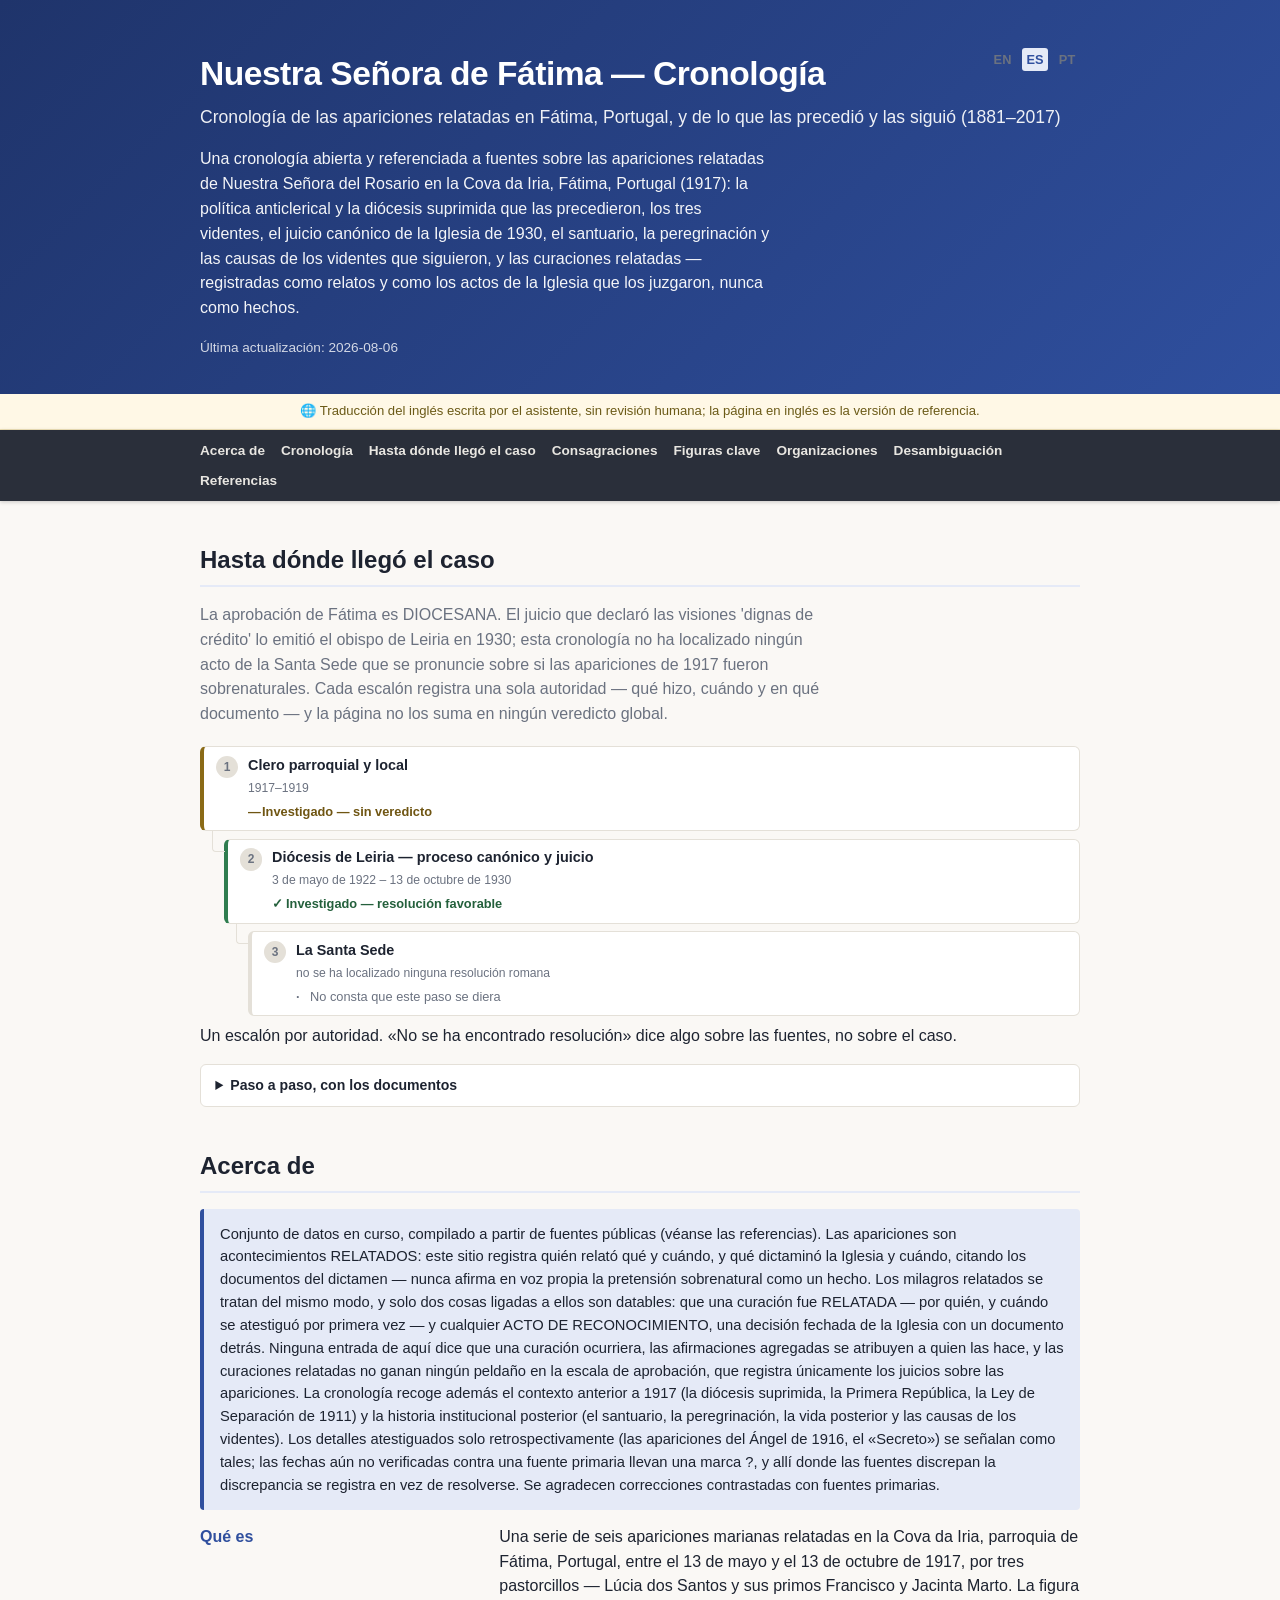
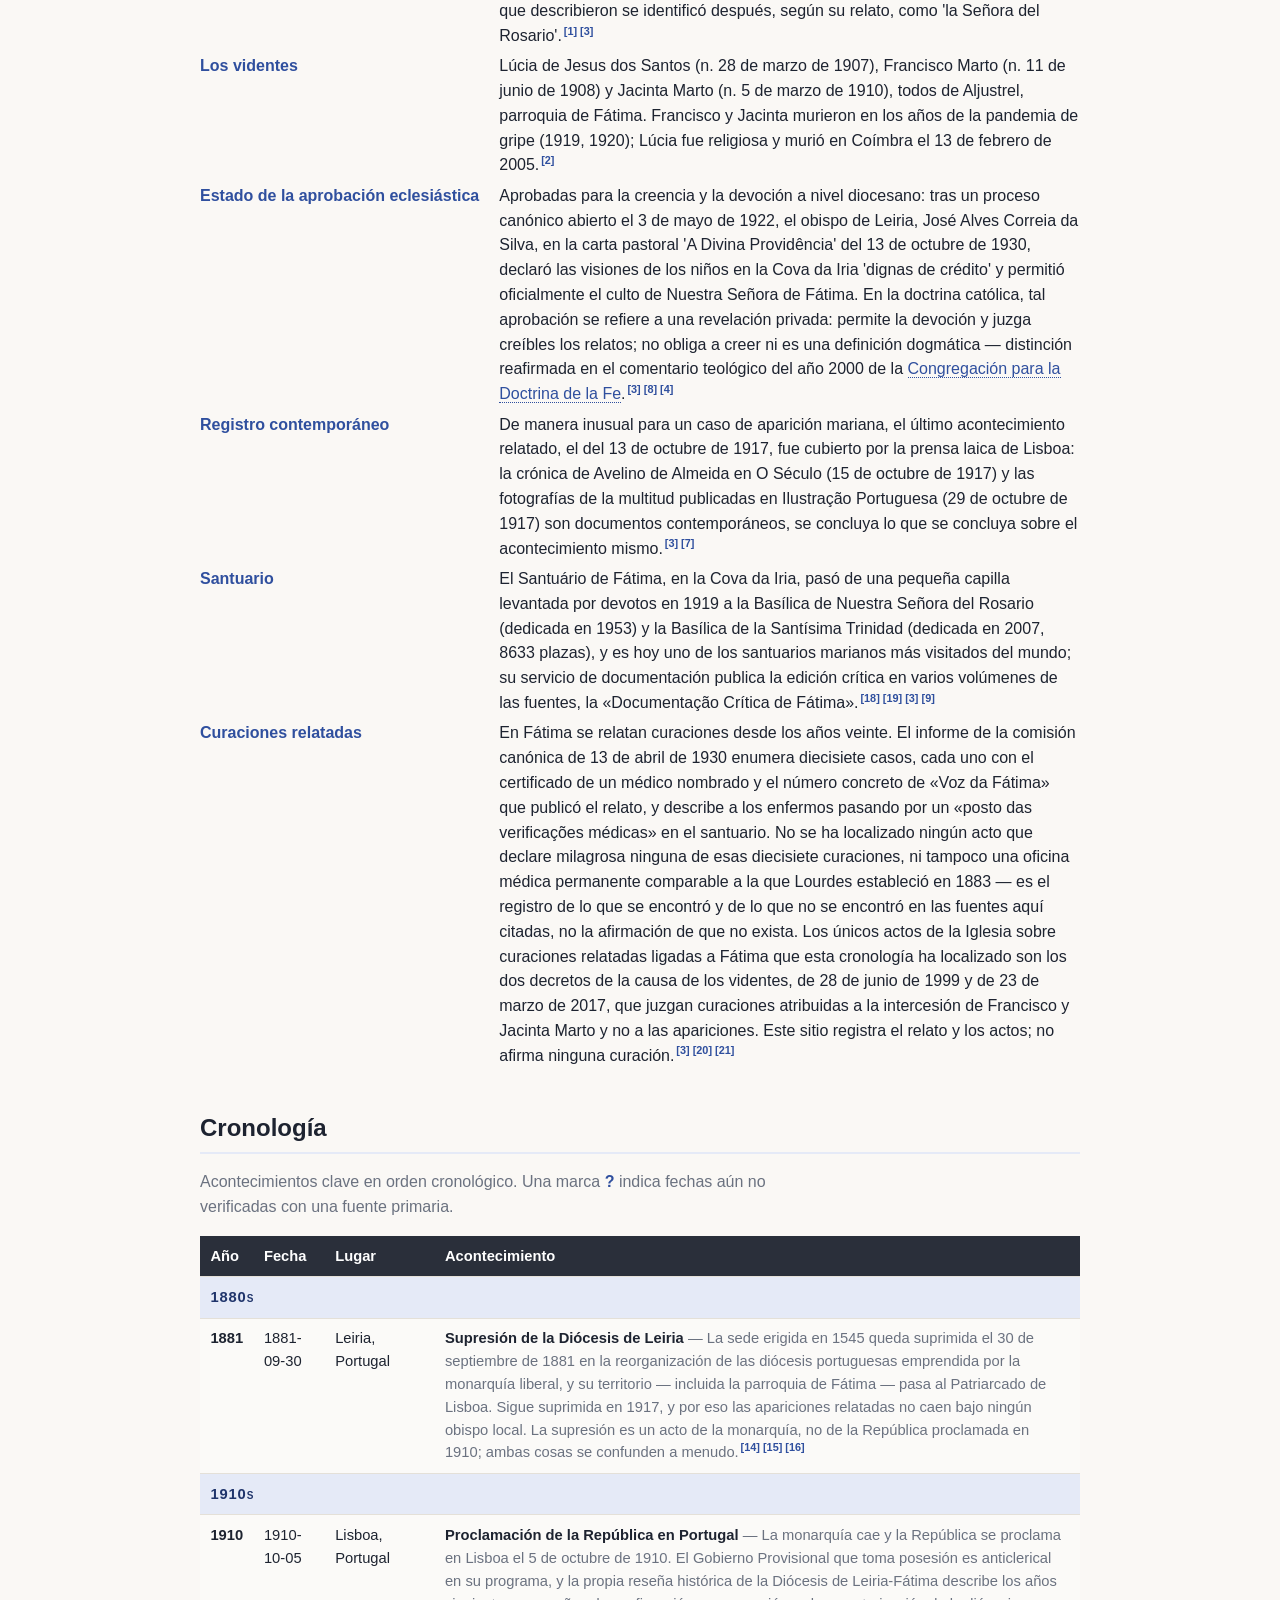
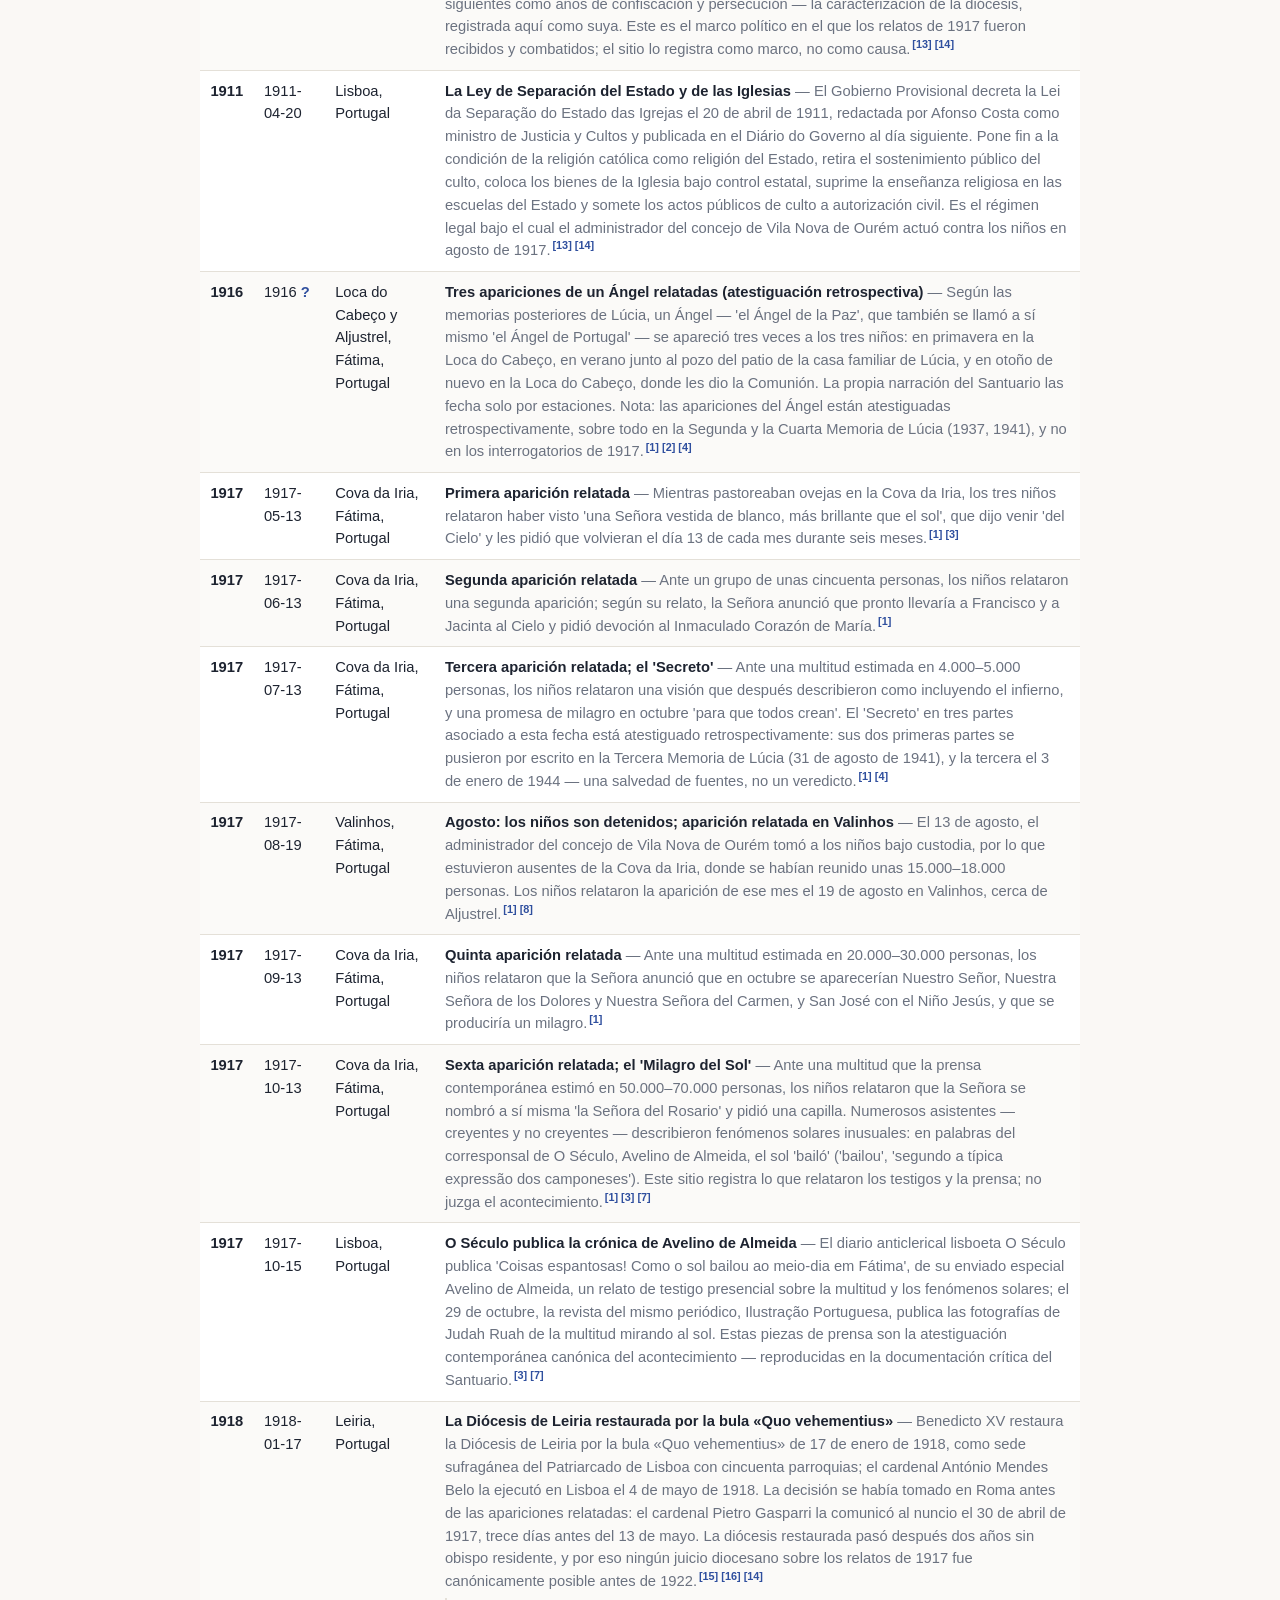
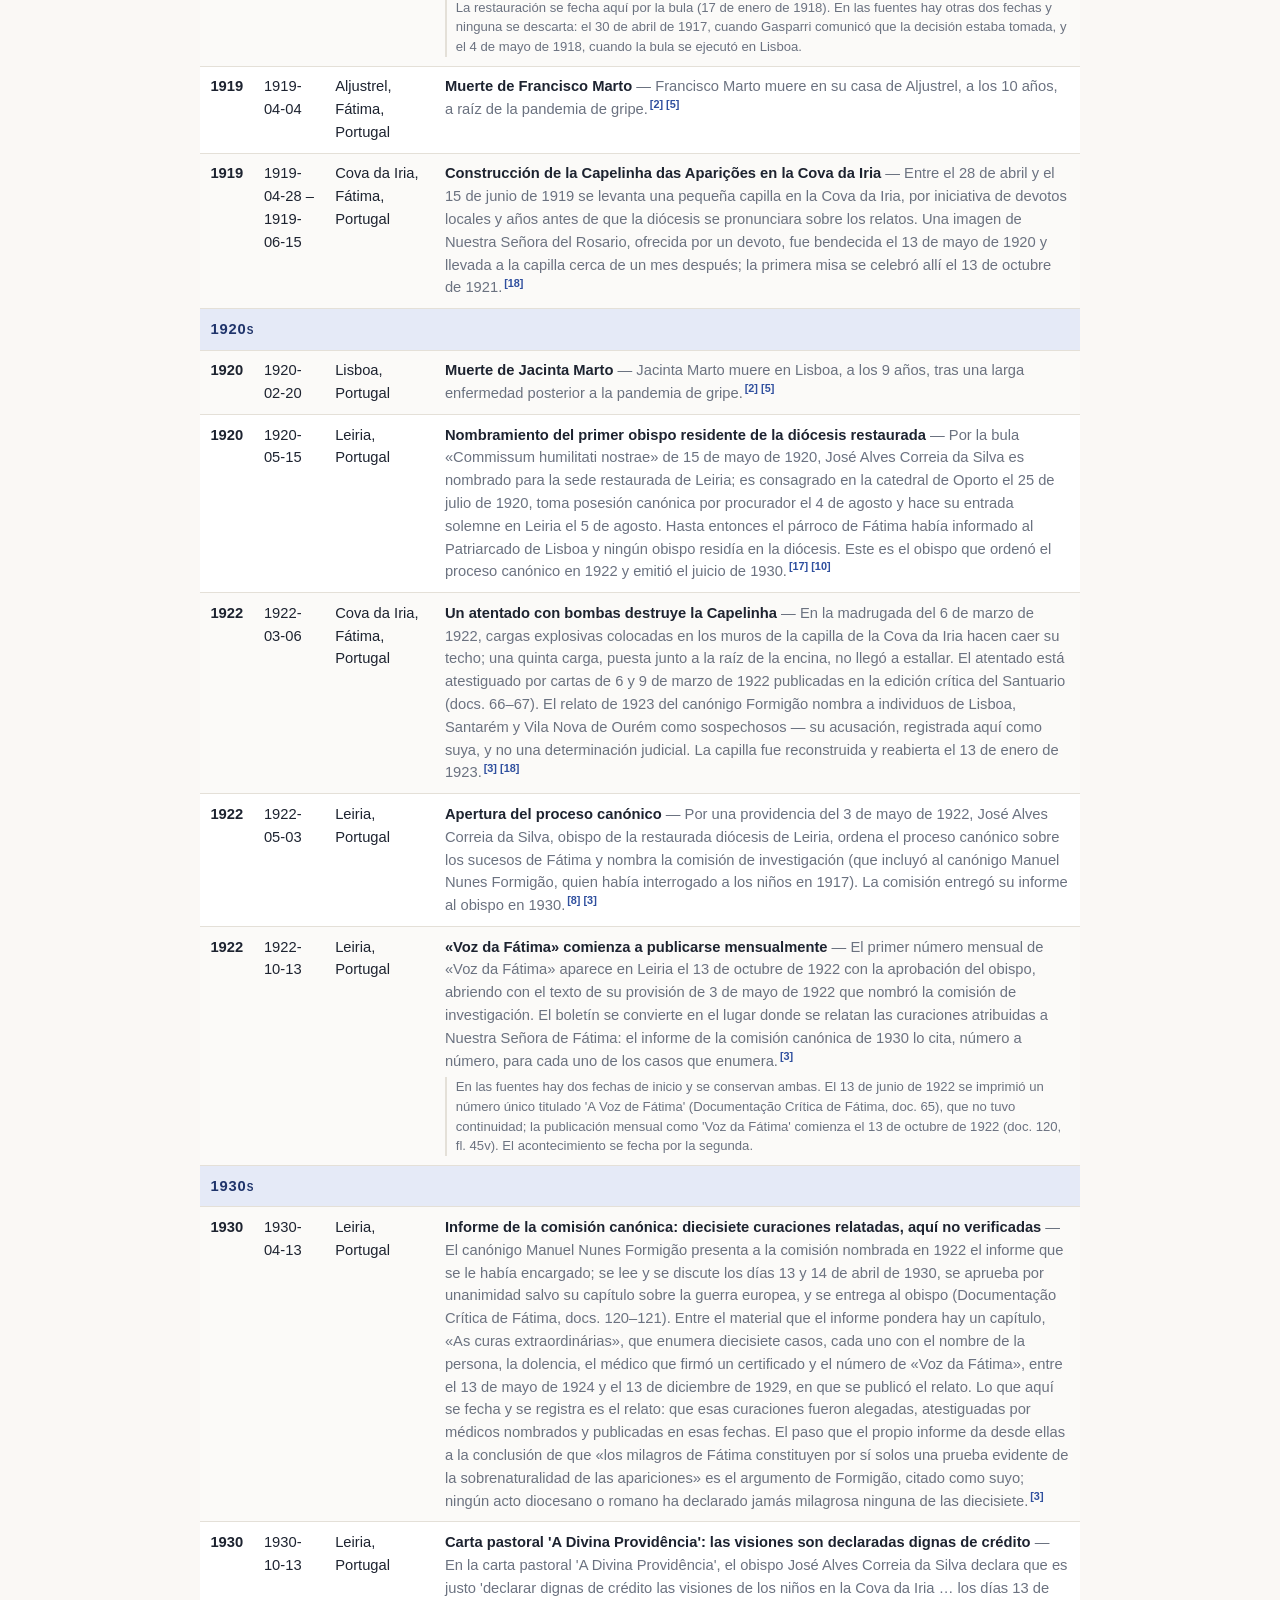
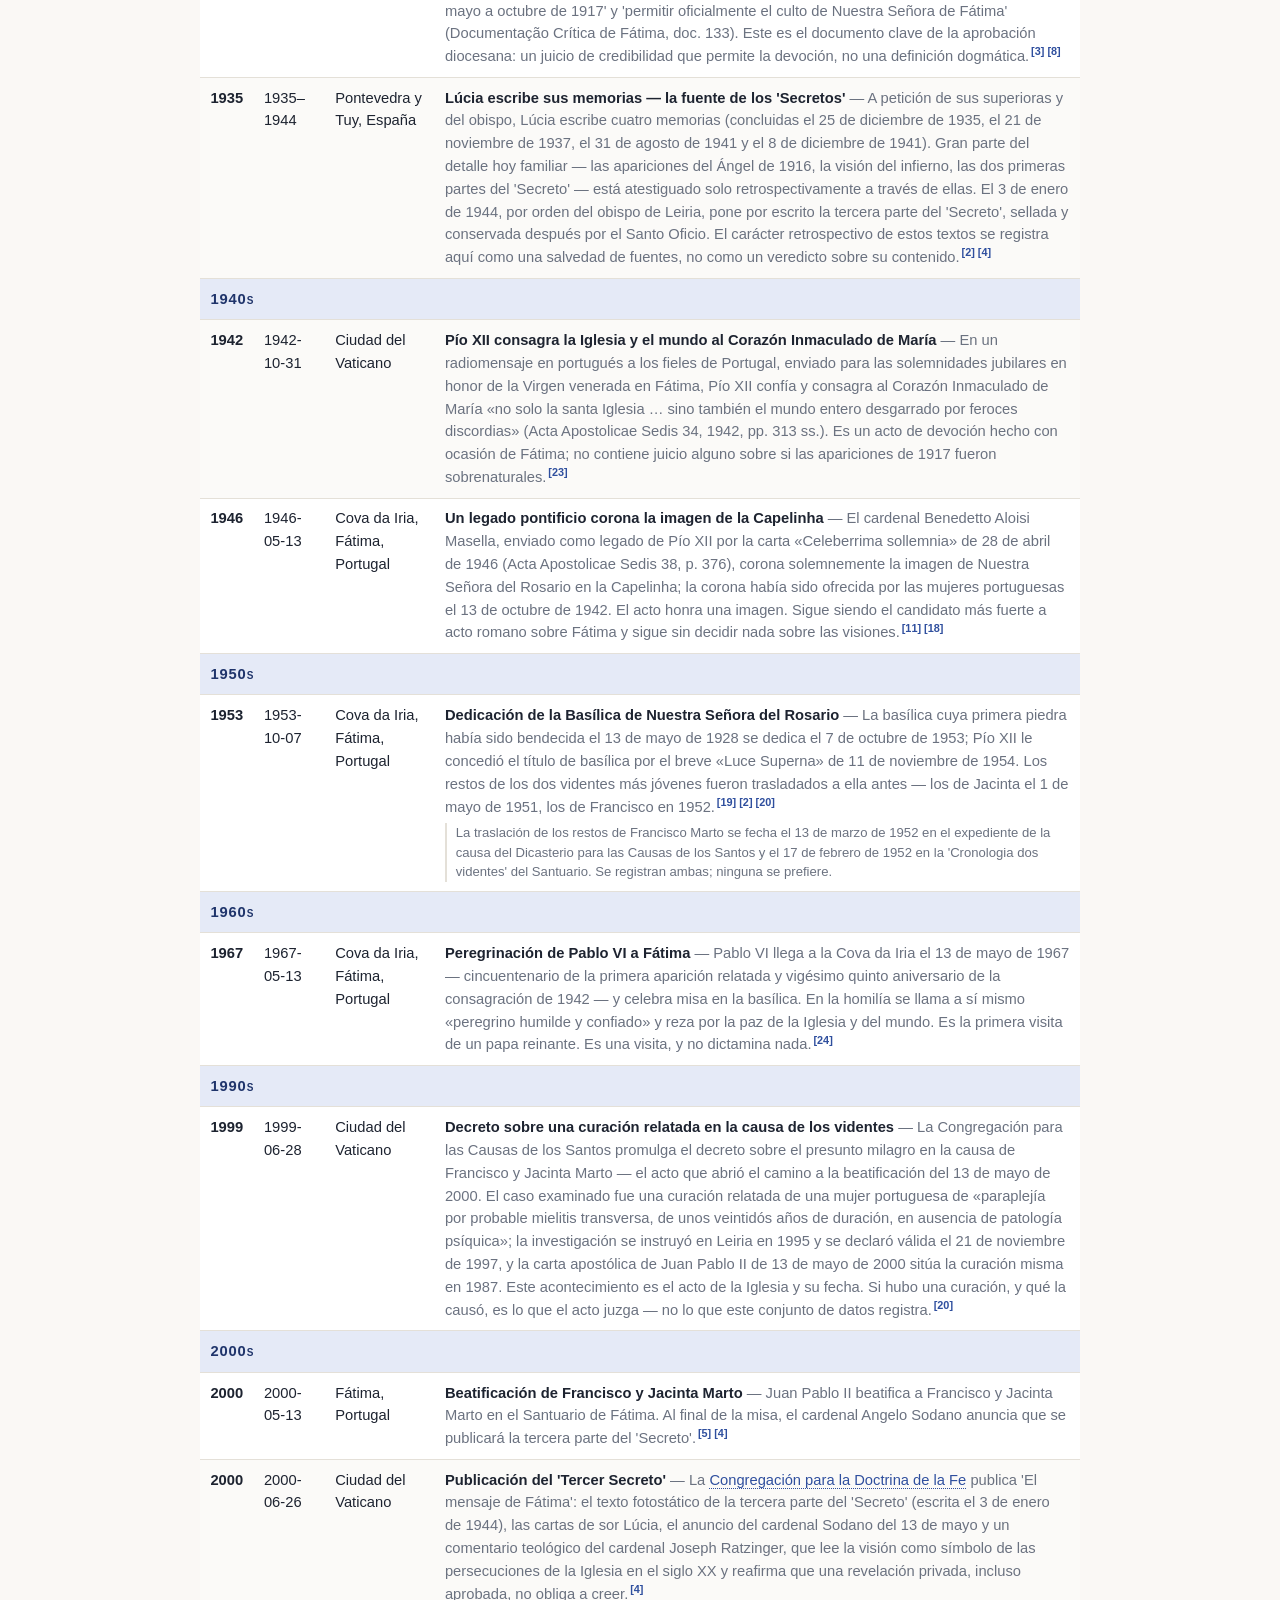
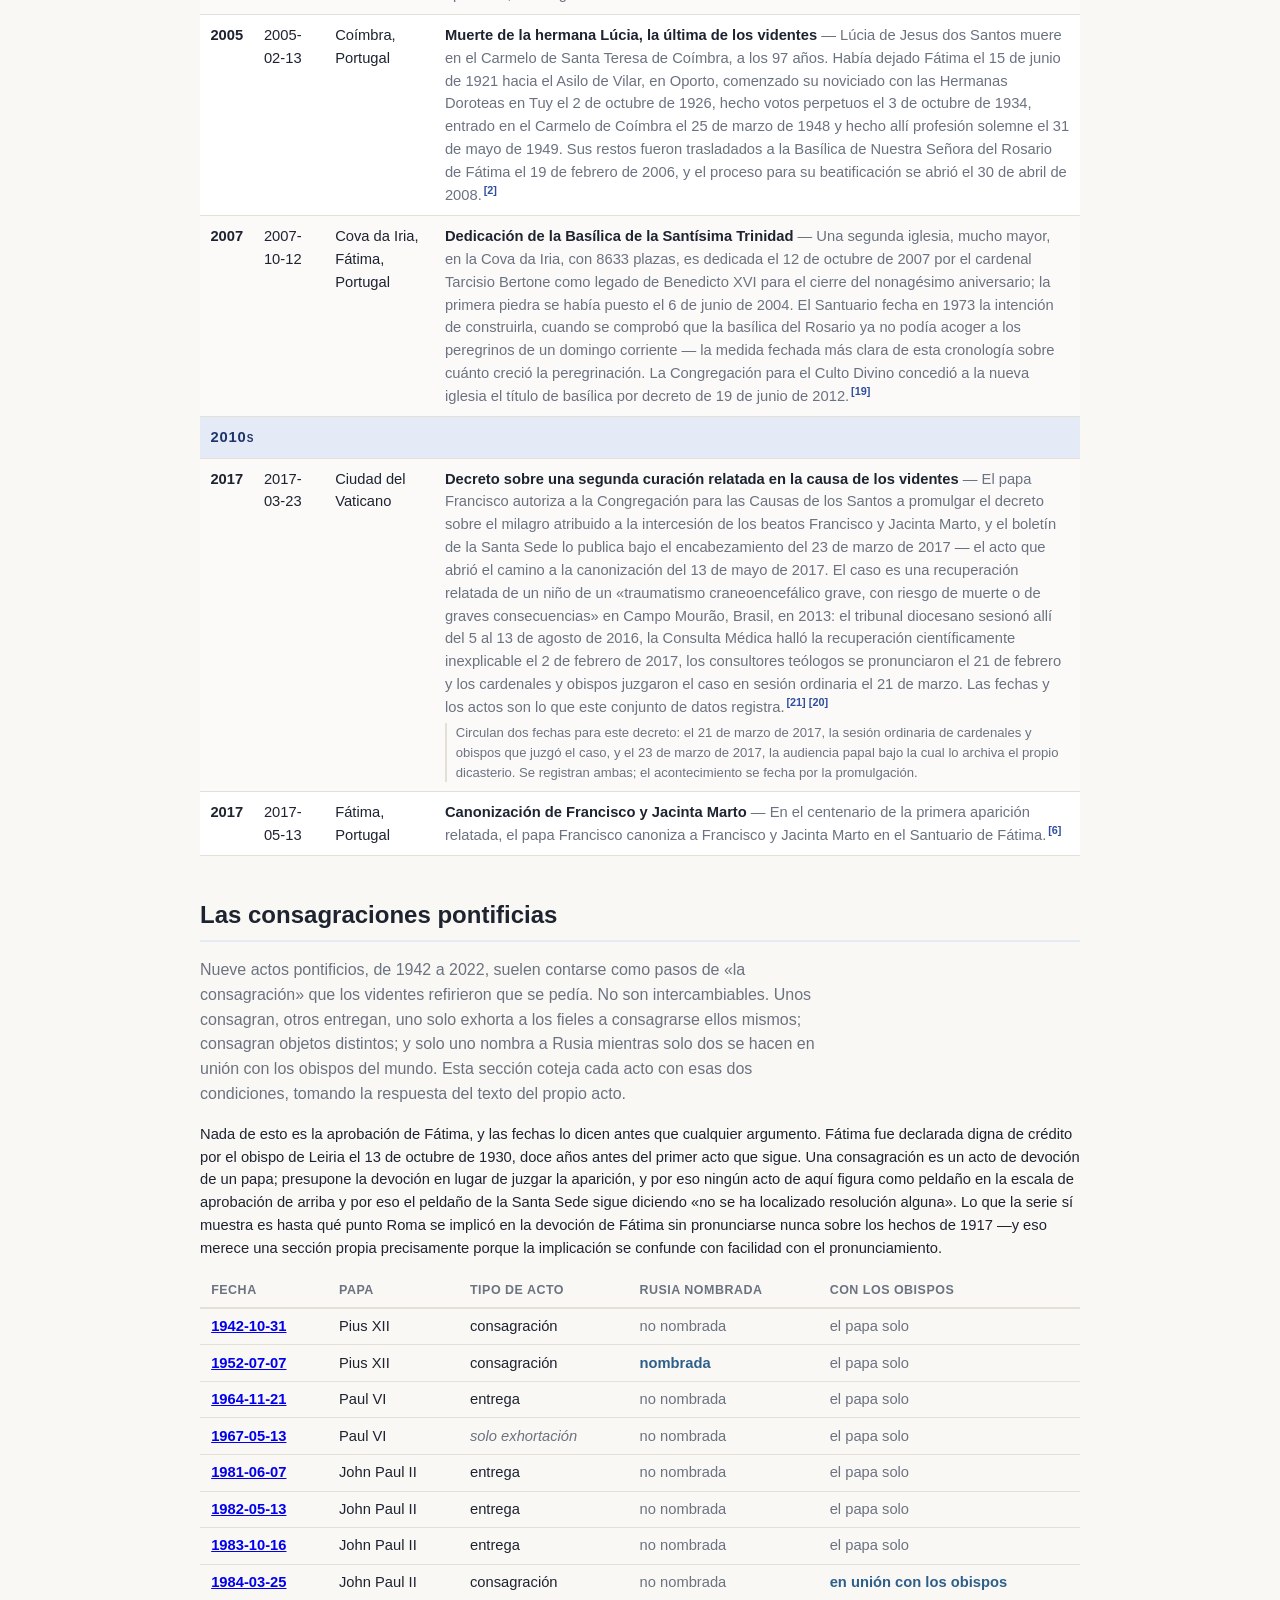
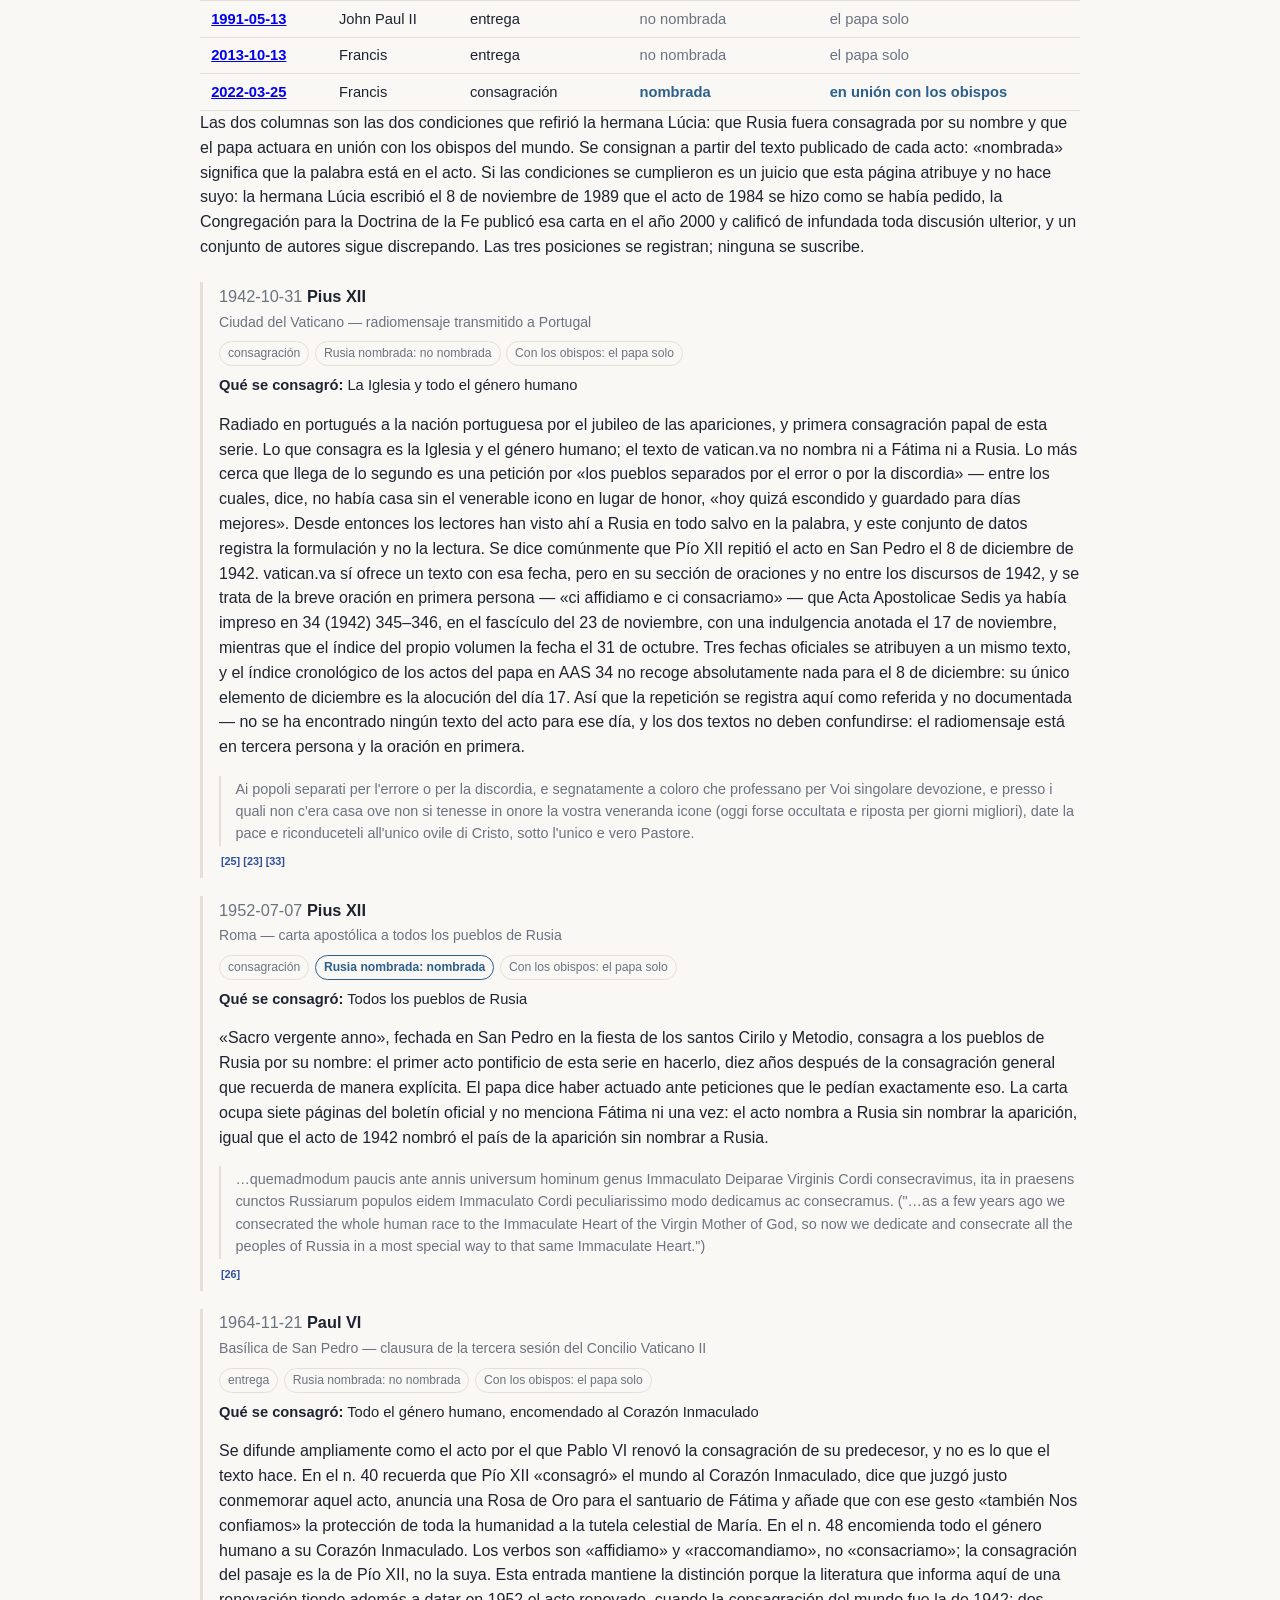
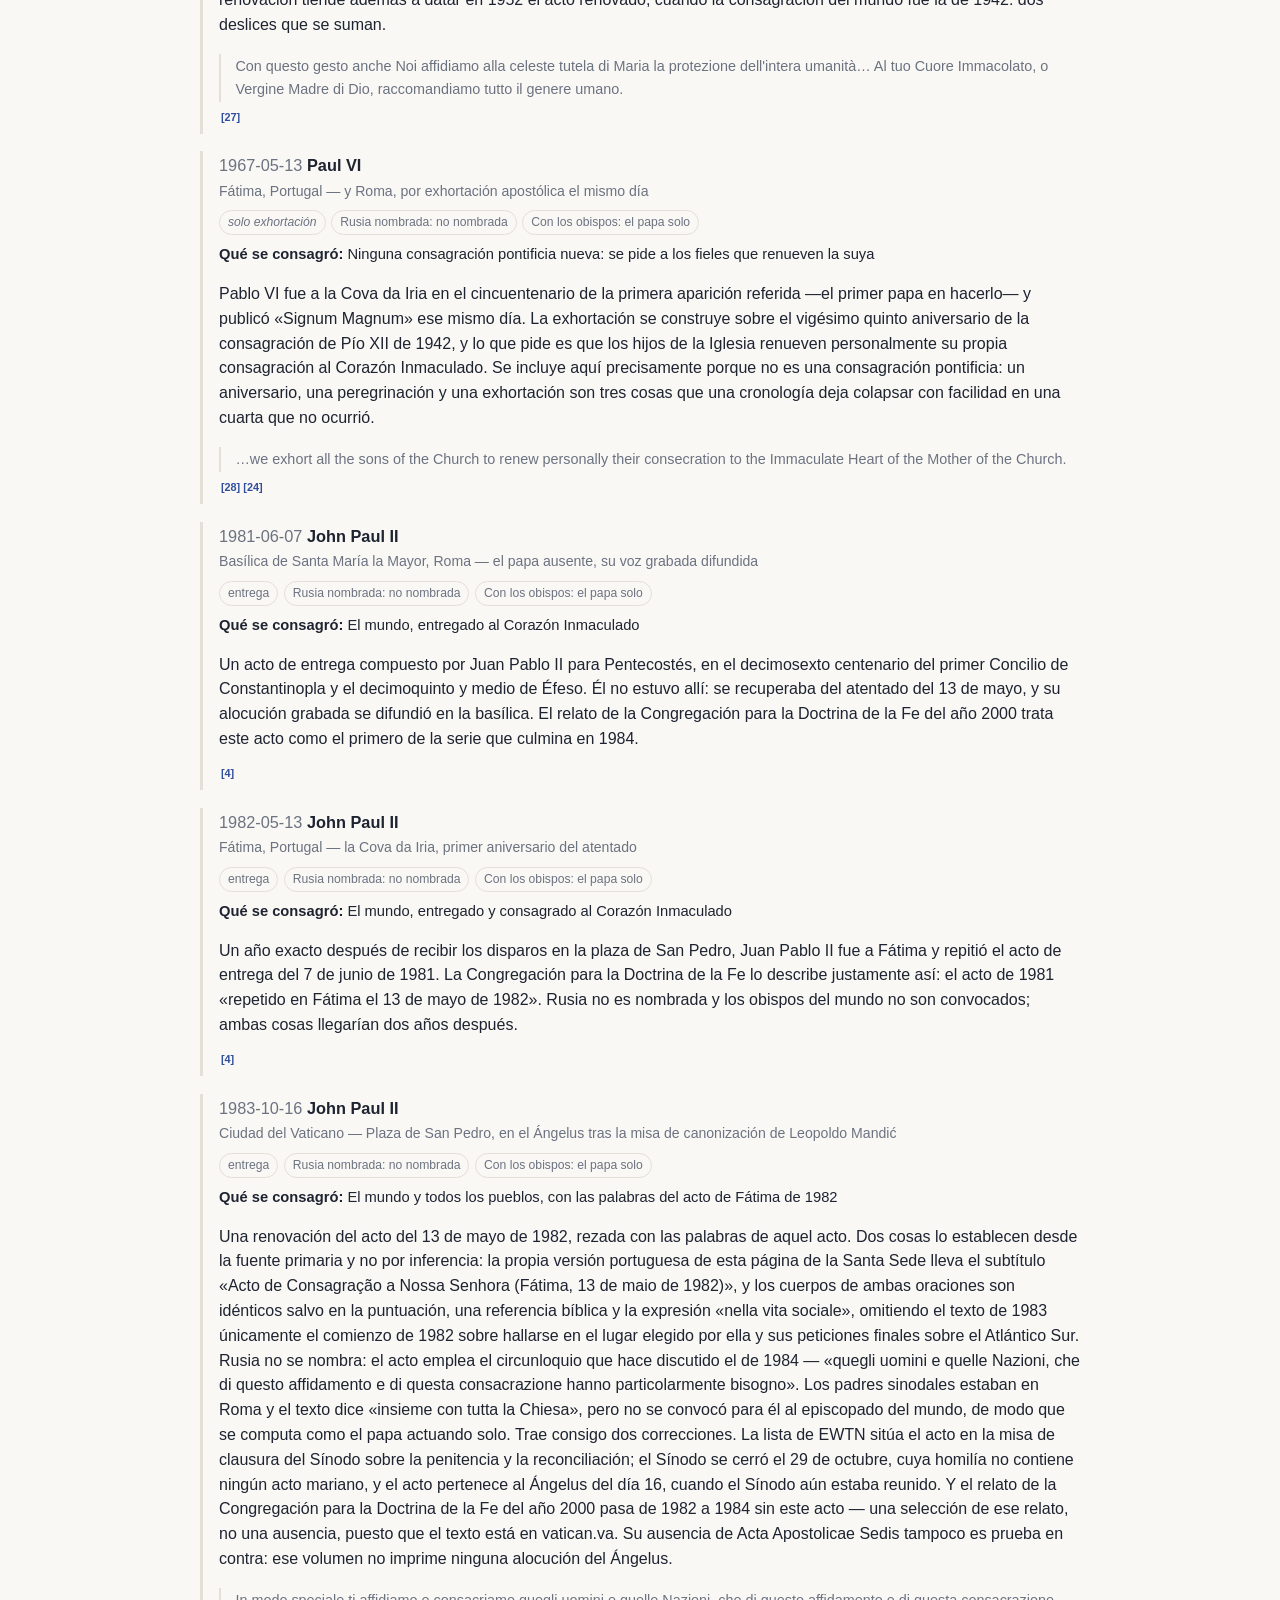
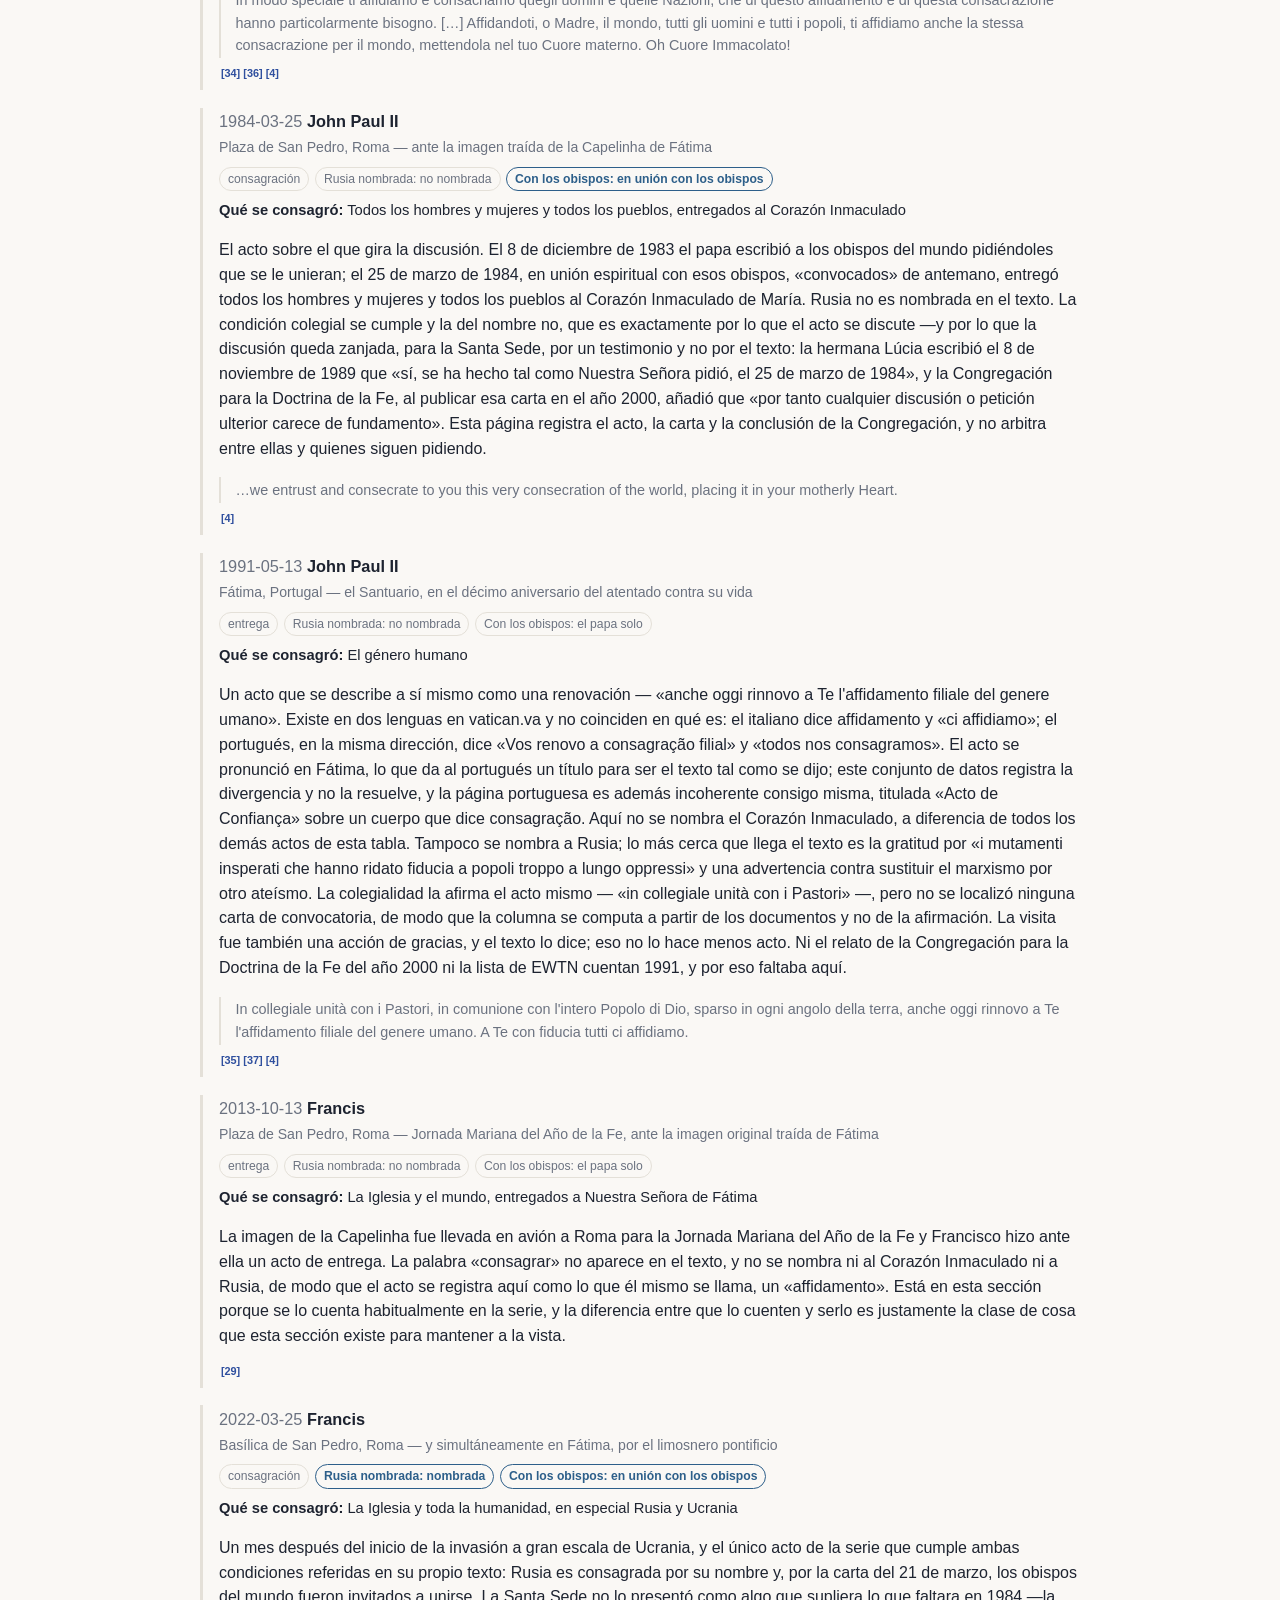
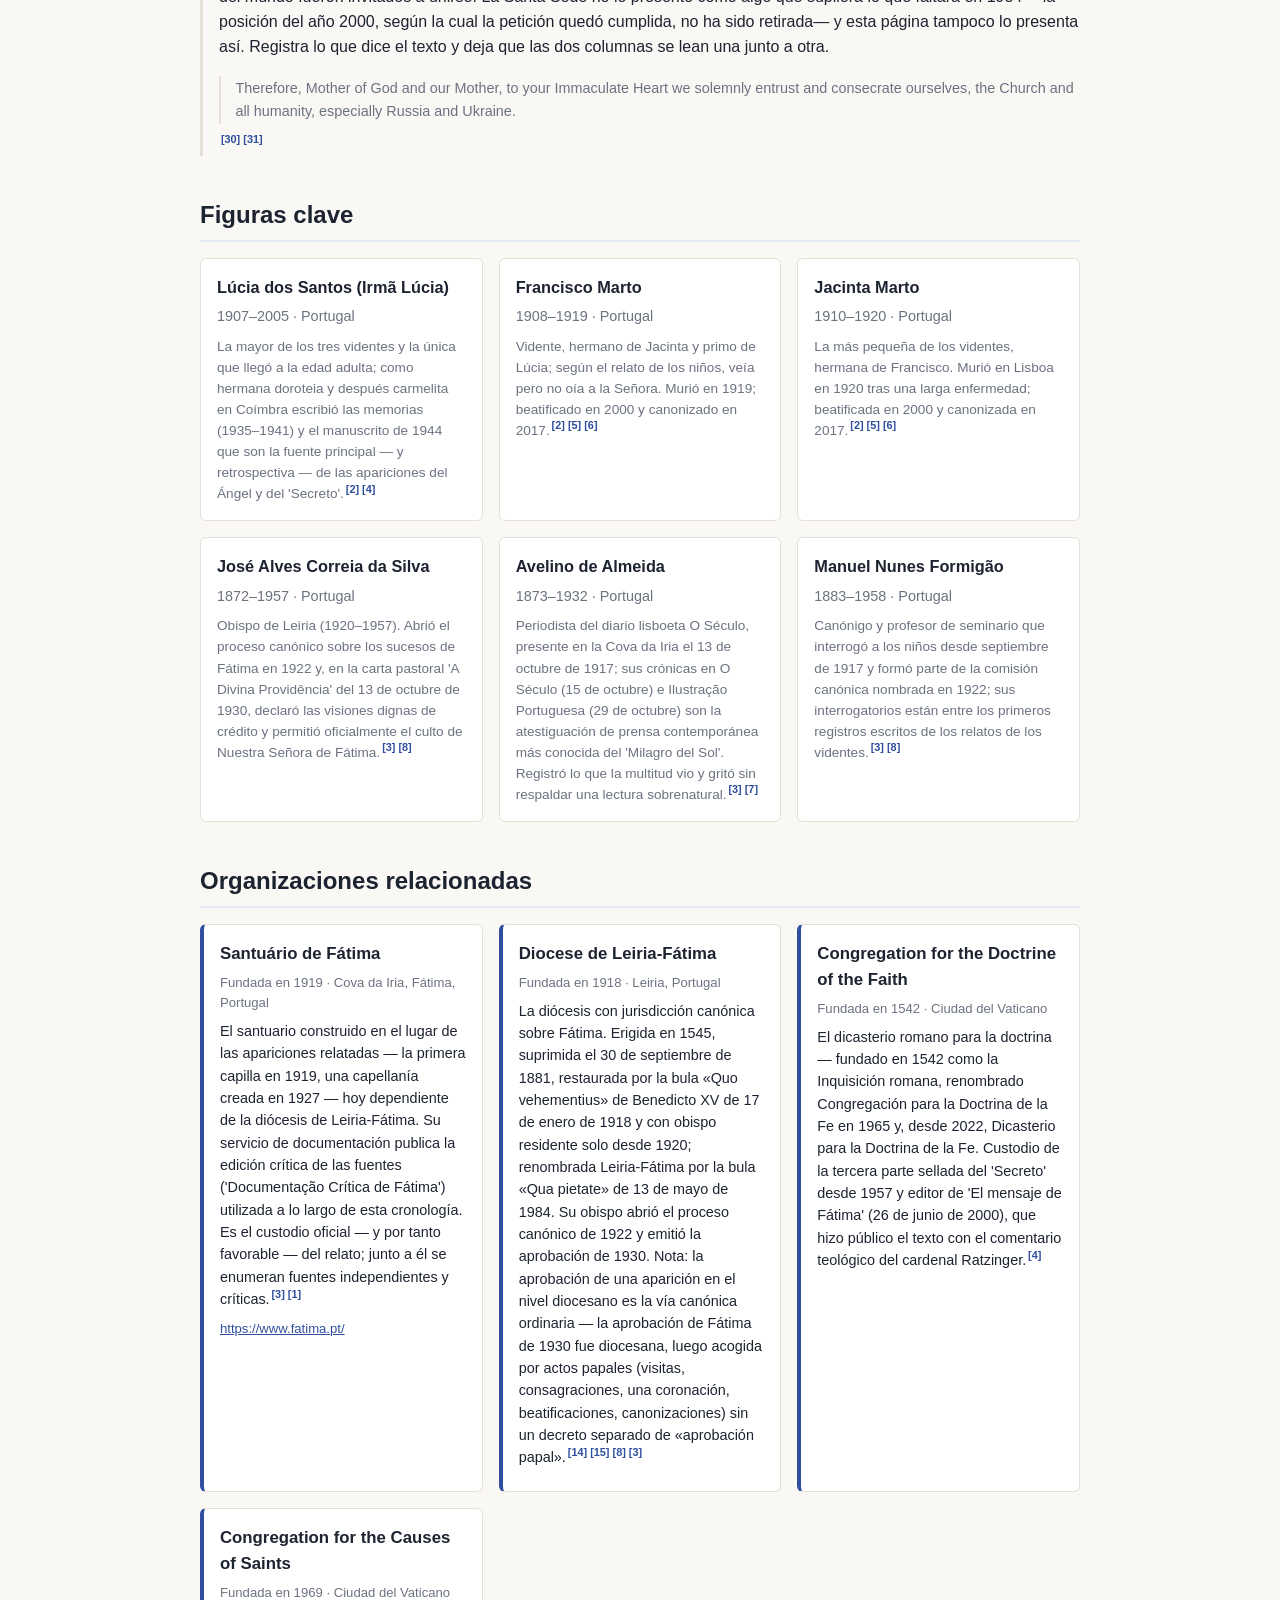
==== docs/es/index.html @ 3a0b8e1d "Consecrations: the 1983 renewal and the 1991 Fátima act (fatima#9) Two of the three gaps from #9 are" ====
<!DOCTYPE html>
<html lang="es">
<head>
  <meta charset="utf-8">
  <meta name="viewport" content="width=device-width, initial-scale=1">
  <title>Nuestra Señora de Fátima — Cronología</title>
  <meta name="description" content="Una cronología abierta y referenciada a fuentes sobre las apariciones relatadas de Nuestra Señora del Rosario en la Cova da Iria, Fátima, Portugal (1917): la política anticlerical y la diócesis suprimida que las precedieron, los tres videntes, el juicio canónico de la Iglesia de 1930, el santuario, la peregrinación y las causas de los videntes que siguieron, y las curaciones relatadas — registradas como relatos y como los actos de la Iglesia que los juzgaron, nunca como hechos.">
  <!-- Google tag (gtag.js) -->
  <script async src="https://www.googletagmanager.com/gtag/js?id=G-R9LV1QZHVE"></script>
  <script>
    window.dataLayer = window.dataLayer || [];
    function gtag(){dataLayer.push(arguments);}
    gtag('js', new Date());
    gtag('config', 'G-R9LV1QZHVE');
  </script>
  <link rel="stylesheet" href="../styles.css">
  <link rel="canonical" href="https://cronologia.github.io/fatima/es/">
  <link rel="alternate" hreflang="en" href="https://cronologia.github.io/fatima/en/">
  <link rel="alternate" hreflang="es" href="https://cronologia.github.io/fatima/es/">
  <link rel="alternate" hreflang="pt" href="https://cronologia.github.io/fatima/pt/">
  <link rel="alternate" hreflang="x-default" href="https://cronologia.github.io/fatima/">
  <meta property="og:type" content="website">
  <meta property="og:site_name" content="Nuestra Señora de Fátima — Cronología">
  <meta property="og:locale" content="es_ES">
  <meta property="og:title" content="Nuestra Señora de Fátima — Cronología">
  <meta property="og:description" content="Una cronología abierta y referenciada a fuentes sobre las apariciones relatadas de Nuestra Señora del Rosario en la Cova da Iria, Fátima, Portugal (1917): la política anticlerical y la diócesis suprimida que las precedieron, los tres videntes, el juicio canónico de la Iglesia de 1930, el santuario, la peregrinación y las causas de los videntes que siguieron, y las curaciones relatadas — registradas como relatos y como los actos de la Iglesia que los juzgaron, nunca como hechos.">
  <meta property="og:url" content="https://cronologia.github.io/fatima/es/">
  <meta name="twitter:card" content="summary">
  <meta name="twitter:title" content="Nuestra Señora de Fátima — Cronología">
  <meta name="twitter:description" content="Una cronología abierta y referenciada a fuentes sobre las apariciones relatadas de Nuestra Señora del Rosario en la Cova da Iria, Fátima, Portugal (1917): la política anticlerical y la diócesis suprimida que las precedieron, los tres videntes, el juicio canónico de la Iglesia de 1930, el santuario, la peregrinación y las causas de los videntes que siguieron, y las curaciones relatadas — registradas como relatos y como los actos de la Iglesia que los juzgaron, nunca como hechos.">
  <script type="application/ld+json">
  {
    "@context": "https://schema.org",
    "@type": "WebSite",
    "name": "Nuestra Señora de Fátima — Cronología",
    "description": "Una cronología abierta y referenciada a fuentes sobre las apariciones relatadas de Nuestra Señora del Rosario en la Cova da Iria, Fátima, Portugal (1917): la política anticlerical y la diócesis suprimida que las precedieron, los tres videntes, el juicio canónico de la Iglesia de 1930, el santuario, la peregrinación y las causas de los videntes que siguieron, y las curaciones relatadas — registradas como relatos y como los actos de la Iglesia que los juzgaron, nunca como hechos.",
    "url": "https://cronologia.github.io/fatima/es/",
    "inLanguage": "es"
  }
  </script>
</head>
<body>
  <header class="site-header">
    <div class="wrap">
      <nav class="lang-switch" aria-label="Idioma"><a href="../en/" hreflang="en">EN</a><span class="lang-current" aria-current="true">ES</span><a href="../pt/" hreflang="pt">PT</a></nav>
      <h1>Nuestra Señora de Fátima — Cronología</h1>
      <p class="subtitle">Cronología de las apariciones relatadas en Fátima, Portugal, y de lo que las precedió y las siguió (1881–2017)</p>
      <p class="lead">Una cronología abierta y referenciada a fuentes sobre las apariciones relatadas de Nuestra Señora del Rosario en la Cova da Iria, Fátima, Portugal (1917): la política anticlerical y la diócesis suprimida que las precedieron, los tres videntes, el juicio canónico de la Iglesia de 1930, el santuario, la peregrinación y las causas de los videntes que siguieron, y las curaciones relatadas — registradas como relatos y como los actos de la Iglesia que los juzgaron, nunca como hechos.</p>
      <p class="updated">Última actualización: 2026-08-06</p>
    </div>
  </header>
  <div class="i18n-disclaimer" role="note">🌐 Traducción del inglés escrita por el asistente, sin revisión humana; la página en inglés es la versión de referencia.</div>

  <nav class="site-nav">
    <div class="wrap">
      <a href="#about">Acerca de</a>
      <a href="#chronology">Cronología</a>
      <a href="#approval-ladder">Hasta dónde llegó el caso</a>
      <a href="#consecrations">Consagraciones</a>
      <a href="#figures">Figuras clave</a>
      <a href="#organizations">Organizaciones</a>
      <a href="#disambiguation">Desambiguación</a>
      <a href="#references">Referencias</a>
    </div>
  </nav>

  <main class="wrap">
    <section id="approval-ladder" class="viz">
      <h2>Hasta dónde llegó el caso</h2>
      <p class="section-intro">La aprobación de Fátima es DIOCESANA. El juicio que declaró las visiones &#39;dignas de crédito&#39; lo emitió el obispo de Leiria en 1930; esta cronología no ha localizado ningún acto de la Santa Sede que se pronuncie sobre si las apariciones de 1917 fueron sobrenaturales. Cada escalón registra una sola autoridad — qué hizo, cuándo y en qué documento — y la página no los suma en ningún veredicto global.</p>
      <figure class="approval-ladder">
        <div class="viz-scroll">
        <ol class="al-cascade">
          <li class="al-node al-inconclusive" style="--al-step:0">
            <a href="#al-rung-1" class="al-node-link">
              <span class="al-num" aria-hidden="true">1</span>
              <span class="al-node-body">
                <span class="al-node-label">Clero parroquial y local</span><span class="al-when">1917–1919</span>
                <span class="al-node-status"><span class="al-glyph" aria-hidden="true">—</span>Investigado — sin veredicto</span>
              </span>
            </a>
          </li>
          <li class="al-node al-favourable" style="--al-step:1">
            <a href="#al-rung-2" class="al-node-link">
              <span class="al-num" aria-hidden="true">2</span>
              <span class="al-node-body">
                <span class="al-node-label">Diócesis de Leiria — proceso canónico y juicio</span><span class="al-when">3 de mayo de 1922 – 13 de octubre de 1930</span>
                <span class="al-node-status"><span class="al-glyph" aria-hidden="true">✓</span>Investigado — resolución favorable</span>
              </span>
            </a>
          </li>
          <li class="al-node al-not-found" style="--al-step:2">
            <a href="#al-rung-3" class="al-node-link">
              <span class="al-num" aria-hidden="true">3</span>
              <span class="al-node-body">
                <span class="al-node-label">La Santa Sede</span><span class="al-when">no se ha localizado ninguna resolución romana</span>
                <span class="al-node-status"><span class="al-glyph" aria-hidden="true">·</span>No consta que este paso se diera</span>
              </span>
            </a>
          </li>
        </ol>
        </div>
        <figcaption>Un escalón por autoridad. «No se ha encontrado resolución» dice algo sobre las fuentes, no sobre el caso.</figcaption>
      </figure>
      <details class="al-details">
        <summary>Paso a paso, con los documentos</summary>
        <div class="al-tablist" hidden aria-label="Hasta dónde llegó el caso">
            <button type="button" class="al-tab" data-al-panel="al-rung-1"><span class="al-glyph" aria-hidden="true">—</span>Clero parroquial y local</button>
            <button type="button" class="al-tab" data-al-panel="al-rung-2"><span class="al-glyph" aria-hidden="true">✓</span>Diócesis de Leiria — proceso canónico y juicio</button>
            <button type="button" class="al-tab" data-al-panel="al-rung-3"><span class="al-glyph" aria-hidden="true">·</span>La Santa Sede</button>
        </div>
        <div class="al-panels">
          <section id="al-rung-1" class="al-panel al-inconclusive">
            <h3 class="al-panel-title">Clero parroquial y local <span class="al-when">1917–1919</span></h3>
            <p class="al-status"><span class="al-glyph" aria-hidden="true">—</span>Investigado — sin veredicto</p>
<p class="al-who">P. Manuel Marques Ferreira, párroco de Fátima (1914–1920), que rendía cuentas al Patriarcado de Lisboa: la diócesis de Leiria fue restaurada en 1918, pero no tuvo obispo residente hasta mayo de 1920.</p><p class="al-outcome">El párroco interrogó a Lúcia unas dos semanas después de la primera aparición relatada y siguió interrogando a los niños a lo largo de 1917, tomando apuntes, pero no emitió juicio alguno. Lúcia recuerda que le dijo &#39;Não me parece uma revelação do Céu&#39; (&#39;No me parece una revelación del Cielo&#39;), le advirtió de que podía ser un engaño y añadió que &#39;el futuro nos dirá lo que hemos de pensar&#39;. Se mantuvo apartado de la Cova da Iria los días 13 de cada mes; acusado en la prensa de complicidad en la detención de los niños por el administrador civil el 13 de agosto de 1917, publicó desmentidos en los que calificaba de deliberadas su &#39;ausencia y aparente indiferencia&#39;, para que los incrédulos no pudieran atribuir al párroco la fe de la multitud. Cuando el Patriarcado de Lisboa le ordenó recoger declaraciones e informar, redactó el informe parroquial que sería la principal base documental del posterior proceso diocesano, procurando en él mostrarse &#39;indiferente enquanto não houvesse provas evidentes ou a Igreja falasse&#39; (&#39;indiferente mientras no hubiera pruebas evidentes o hablara la Iglesia&#39;). En este nivel no existe ningún acto favorable, porque no se emitió ninguno: el caso pasó a la instancia superior.</p>            <p class="al-cites"><sup class="cite"><a href="#ref-3" title="Reference 3">[3]</a> <a href="#ref-10" title="Reference 10">[10]</a></sup></p>
          </section>
          <section id="al-rung-2" class="al-panel al-favourable">
            <h3 class="al-panel-title">Diócesis de Leiria — proceso canónico y juicio <span class="al-when">3 de mayo de 1922 – 13 de octubre de 1930</span></h3>
            <p class="al-status"><span class="al-glyph" aria-hidden="true">✓</span>Investigado — resolución favorable</p>
<p class="al-who">José Alves Correia da Silva, obispo de la restaurada diócesis de Leiria, y la comisión de investigación que nombró — de la que formó parte el canónigo Manuel Nunes Formigão, que había empezado a interrogar a los videntes el 27 de septiembre de 1917.</p><p class="al-outcome">Por una provisión de 3 de mayo de 1922 el obispo ordenó el proceso canónico y nombró la comisión, que le entregó su informe en 1930. En la carta pastoral &#39;A Divina Providência&#39;, de 13 de octubre de 1930, declaró justo &#39;declarar dignas de crédito&#39; las visiones de los niños en la Cova da Iria los días 13 de mayo a octubre de 1917 y &#39;permitir oficialmente el culto de Nuestra Señora de Fátima&#39; (Documentação Crítica de Fátima, doc. 133). Este es el acto en el que se apoya la aprobación de Fátima. En la doctrina católica juzga creíble una revelación privada y permite la devoción; no es una definición dogmática y no obliga a nadie a creer.</p>            <p class="al-cites"><sup class="cite"><a href="#ref-3" title="Reference 3">[3]</a> <a href="#ref-8" title="Reference 8">[8]</a> <a href="#ref-4" title="Reference 4">[4]</a></sup></p>
          </section>
          <section id="al-rung-3" class="al-panel al-not-found">
            <h3 class="al-panel-title">La Santa Sede <span class="al-when">no se ha localizado ninguna resolución romana</span></h3>
            <p class="al-status"><span class="al-glyph" aria-hidden="true">·</span>No consta que este paso se diera</p>
<p class="al-who">Las congregaciones romanas y los papas.</p><p class="al-outcome">Roma ha actuado en torno a Fátima muchas veces, pero ninguno de los actos localizados aquí se pronuncia sobre si las apariciones de 1917 fueron sobrenaturales. El candidato más próximo es la carta &#39;Celeberrima sollemnia&#39;, de 28 de abril de 1946, por la que Pío XII envió al cardenal Benedetto Aloisi Masella como legado suyo para coronar la imagen del santuario (Acta Apostolicae Sedis 38, p. 376): un honor tributado a una imagen, que nada decide sobre las visiones. La beatificación (13 de mayo de 2000) y la canonización (13 de mayo de 2017) de Francisco y Jacinta Marto son juicios sobre la santidad de dos niños, no sobre lo que dijeron ver. &#39;El mensaje de Fátima&#39; (26 de junio de 2000) es lo que su título dice: la Congregación para la Doctrina de la Fe publicando la tercera parte del &#39;Secreto&#39; con un comentario teológico; no cita ningún decreto de autenticidad, y el propio comentario insiste en que ni siquiera una revelación privada aprobada obliga a nadie a creer.</p><p class="al-nodoc">Se buscó un acto romano que se pronunciara sobre el carácter sobrenatural de las apariciones y no se encontró ninguno. Se consultaron: el índice completo de documentos de la Congregación (hoy Dicasterio) para la Doctrina de la Fe en vatican.va, que no recoge ningún documento sobre Fátima aparte de la publicación del 26 de junio de 2000; esa misma publicación, que no cita ningún decreto de autenticidad; y los volúmenes de Acta Apostolicae Sedis alojados en vatican.va, donde &#39;Fatim*&#39; no aparece ni una sola vez en el vol. 22 (1930) ni en el vol. 23 (1931) — los años en torno a la resolución diocesana — ni en el volumen de índices de 1940, mientras que los términos de control &#39;decretum&#39; y &#39;Lusitan*&#39; devuelven decenas y hasta centenares de resultados en esos mismos archivos: el silencio es de la fuente, no de la búsqueda. En el vol. 38 (1946) las entradas sobre Fátima son la carta de la coronación y el radiomensaje de Pío XII para ella, no una resolución. Las peregrinaciones papales al santuario, las consagraciones del mundo al Inmaculado Corazón de María, las concesiones de indulgencias y litúrgicas, las dos causas de los videntes y la publicación de 2000 con su comentario se examinaron y se descartaron por la misma razón: son actos de devoción, de liturgia o sobre personas. Esto deja constancia de lo que se encontró y de lo que no; no afirma que Roma se pronunciara en contra de Fátima. La aprobación de Fátima no depende de que Roma se pronunciara: se apoya en el acto DIOCESANO de 1930 que figura más arriba, lo que sorprende a muchos lectores.</p>            <p class="al-cites"><sup class="cite"><a href="#ref-11" title="Reference 11">[11]</a> <a href="#ref-4" title="Reference 4">[4]</a> <a href="#ref-5" title="Reference 5">[5]</a> <a href="#ref-6" title="Reference 6">[6]</a></sup></p>
          </section>
        </div>
      </details>
      <script>(function () {
        var s = document.currentScript.closest('section');
        var det = s.querySelector('.al-details');
        var list = s.querySelector('.al-tablist');
        var tabs = [].slice.call(s.querySelectorAll('.al-tab'));
        var panels = [].slice.call(s.querySelectorAll('.al-panel'));
        if (!det || !tabs.length || tabs.length !== panels.length) return;
        list.hidden = false;
        list.setAttribute('role', 'tablist');
        function select(id, focus) {
          tabs.forEach(function (b, i) {
            var on = b.getAttribute('data-al-panel') === id;
            b.setAttribute('aria-selected', on ? 'true' : 'false');
            b.setAttribute('tabindex', on ? '0' : '-1');
            panels[i].hidden = !on;
            if (on && focus) b.focus();
          });
        }
        tabs.forEach(function (b, i) {
          b.setAttribute('role', 'tab');
          b.id = b.getAttribute('data-al-panel') + '-tab';
          panels[i].setAttribute('role', 'tabpanel');
          panels[i].setAttribute('aria-labelledby', b.id);
          panels[i].tabIndex = 0;
          b.addEventListener('click', function () { select(b.getAttribute('data-al-panel'), false); });
          b.addEventListener('keydown', function (e) {
            var d = e.key === 'ArrowRight' ? 1 : e.key === 'ArrowLeft' ? -1 : 0;
            if (!d) return;
            e.preventDefault();
            var n = (i + d + tabs.length) % tabs.length;
            select(tabs[n].getAttribute('data-al-panel'), true);
          });
        });
        // A cascade node opens the disclosure and selects its panel, instead of
        // jumping the page to a fragment inside a collapsed <details>.
        [].slice.call(s.querySelectorAll('.al-node-link')).forEach(function (a) {
          a.addEventListener('click', function (e) {
            e.preventDefault();
            det.open = true;
            select(a.getAttribute('href').slice(1), true);
          });
        });
        select(tabs[0].getAttribute('data-al-panel'), false);
      })();</script>
    </section>

    <section id="about">
      <h2>Acerca de</h2>
      <p class="notice">Conjunto de datos en curso, compilado a partir de fuentes públicas (véanse las referencias). Las apariciones son acontecimientos RELATADOS: este sitio registra quién relató qué y cuándo, y qué dictaminó la Iglesia y cuándo, citando los documentos del dictamen — nunca afirma en voz propia la pretensión sobrenatural como un hecho. Los milagros relatados se tratan del mismo modo, y solo dos cosas ligadas a ellos son datables: que una curación fue RELATADA — por quién, y cuándo se atestiguó por primera vez — y cualquier ACTO DE RECONOCIMIENTO, una decisión fechada de la Iglesia con un documento detrás. Ninguna entrada de aquí dice que una curación ocurriera, las afirmaciones agregadas se atribuyen a quien las hace, y las curaciones relatadas no ganan ningún peldaño en la escala de aprobación, que registra únicamente los juicios sobre las apariciones. La cronología recoge además el contexto anterior a 1917 (la diócesis suprimida, la Primera República, la Ley de Separación de 1911) y la historia institucional posterior (el santuario, la peregrinación, la vida posterior y las causas de los videntes). Los detalles atestiguados solo retrospectivamente (las apariciones del Ángel de 1916, el «Secreto») se señalan como tales; las fechas aún no verificadas contra una fuente primaria llevan una marca ?, y allí donde las fuentes discrepan la discrepancia se registra en vez de resolverse. Se agradecen correcciones contrastadas con fuentes primarias.</p>
      <dl class="facts">
        <dt>Qué es</dt>
        <dd>Una serie de seis apariciones marianas relatadas en la Cova da Iria, parroquia de Fátima, Portugal, entre el 13 de mayo y el 13 de octubre de 1917, por tres pastorcillos — Lúcia dos Santos y sus primos Francisco y Jacinta Marto. La figura que describieron se identificó después, según su relato, como &#39;la Señora del Rosario&#39;.<sup class="cite"><a href="#ref-1" title="Reference 1">[1]</a> <a href="#ref-3" title="Reference 3">[3]</a></sup></dd>
        <dt>Los videntes</dt>
        <dd>Lúcia de Jesus dos Santos (n. 28 de marzo de 1907), Francisco Marto (n. 11 de junio de 1908) y Jacinta Marto (n. 5 de marzo de 1910), todos de Aljustrel, parroquia de Fátima. Francisco y Jacinta murieron en los años de la pandemia de gripe (1919, 1920); Lúcia fue religiosa y murió en Coímbra el 13 de febrero de 2005.<sup class="cite"><a href="#ref-2" title="Reference 2">[2]</a></sup></dd>
        <dt>Estado de la aprobación eclesiástica</dt>
        <dd>Aprobadas para la creencia y la devoción a nivel diocesano: tras un proceso canónico abierto el 3 de mayo de 1922, el obispo de Leiria, José Alves Correia da Silva, en la carta pastoral &#39;A Divina Providência&#39; del 13 de octubre de 1930, declaró las visiones de los niños en la Cova da Iria &#39;dignas de crédito&#39; y permitió oficialmente el culto de Nuestra Señora de Fátima. En la doctrina católica, tal aprobación se refiere a una revelación privada: permite la devoción y juzga creíbles los relatos; no obliga a creer ni es una definición dogmática — distinción reafirmada en el comentario teológico del año 2000 de la <a class="glossary-link" href="https://cronologia.github.io/glossary/cdf-ddf/">Congregación para la Doctrina de la Fe</a>.<sup class="cite"><a href="#ref-3" title="Reference 3">[3]</a> <a href="#ref-8" title="Reference 8">[8]</a> <a href="#ref-4" title="Reference 4">[4]</a></sup></dd>
        <dt>Registro contemporáneo</dt>
        <dd>De manera inusual para un caso de aparición mariana, el último acontecimiento relatado, el del 13 de octubre de 1917, fue cubierto por la prensa laica de Lisboa: la crónica de Avelino de Almeida en O Século (15 de octubre de 1917) y las fotografías de la multitud publicadas en Ilustração Portuguesa (29 de octubre de 1917) son documentos contemporáneos, se concluya lo que se concluya sobre el acontecimiento mismo.<sup class="cite"><a href="#ref-3" title="Reference 3">[3]</a> <a href="#ref-7" title="Reference 7">[7]</a></sup></dd>
        <dt>Santuario</dt>
        <dd>El Santuário de Fátima, en la Cova da Iria, pasó de una pequeña capilla levantada por devotos en 1919 a la Basílica de Nuestra Señora del Rosario (dedicada en 1953) y la Basílica de la Santísima Trinidad (dedicada en 2007, 8633 plazas), y es hoy uno de los santuarios marianos más visitados del mundo; su servicio de documentación publica la edición crítica en varios volúmenes de las fuentes, la «Documentação Crítica de Fátima».<sup class="cite"><a href="#ref-18" title="Reference 18">[18]</a> <a href="#ref-19" title="Reference 19">[19]</a> <a href="#ref-3" title="Reference 3">[3]</a> <a href="#ref-9" title="Reference 9">[9]</a></sup></dd>
        <dt>Curaciones relatadas</dt>
        <dd>En Fátima se relatan curaciones desde los años veinte. El informe de la comisión canónica de 13 de abril de 1930 enumera diecisiete casos, cada uno con el certificado de un médico nombrado y el número concreto de «Voz da Fátima» que publicó el relato, y describe a los enfermos pasando por un «posto das verificações médicas» en el santuario. No se ha localizado ningún acto que declare milagrosa ninguna de esas diecisiete curaciones, ni tampoco una oficina médica permanente comparable a la que Lourdes estableció en 1883 — es el registro de lo que se encontró y de lo que no se encontró en las fuentes aquí citadas, no la afirmación de que no exista. Los únicos actos de la Iglesia sobre curaciones relatadas ligadas a Fátima que esta cronología ha localizado son los dos decretos de la causa de los videntes, de 28 de junio de 1999 y de 23 de marzo de 2017, que juzgan curaciones atribuidas a la intercesión de Francisco y Jacinta Marto y no a las apariciones. Este sitio registra el relato y los actos; no afirma ninguna curación.<sup class="cite"><a href="#ref-3" title="Reference 3">[3]</a> <a href="#ref-20" title="Reference 20">[20]</a> <a href="#ref-21" title="Reference 21">[21]</a></sup></dd>
      </dl>
    </section>

    <section id="chronology">
      <h2>Cronología</h2>
      <p class="section-intro">Acontecimientos clave en orden cronológico. Una marca <span class="flag">?</span> indica
      fechas aún no verificadas con una fuente primaria.</p>
      <div class="table-scroll">
      <table class="meetings">
        <thead>
          <tr><th>Año</th><th>Fecha</th><th>Lugar</th><th>Acontecimiento</th></tr>
        </thead>
        <tbody>
        <tr class="decade-row" id="decade-1880"><th colspan="4">1880s</th></tr>
        <tr>
          <td class="year">1881</td>
          <td>1881-09-30</td>
          <td>Leiria, Portugal</td>
          <td><strong>Supresión de la Diócesis de Leiria</strong> <span class="muted">— La sede erigida en 1545 queda suprimida el 30 de septiembre de 1881 en la reorganización de las diócesis portuguesas emprendida por la monarquía liberal, y su territorio — incluida la parroquia de Fátima — pasa al Patriarcado de Lisboa. Sigue suprimida en 1917, y por eso las apariciones relatadas no caen bajo ningún obispo local. La supresión es un acto de la monarquía, no de la República proclamada en 1910; ambas cosas se confunden a menudo.</span><sup class="cite"><a href="#ref-14" title="Reference 14">[14]</a> <a href="#ref-15" title="Reference 15">[15]</a> <a href="#ref-16" title="Reference 16">[16]</a></sup></td>
        </tr>
        <tr class="decade-row" id="decade-1910"><th colspan="4">1910s</th></tr>
        <tr>
          <td class="year">1910</td>
          <td>1910-10-05</td>
          <td>Lisboa, Portugal</td>
          <td><strong>Proclamación de la República en Portugal</strong> <span class="muted">— La monarquía cae y la República se proclama en Lisboa el 5 de octubre de 1910. El Gobierno Provisional que toma posesión es anticlerical en su programa, y la propia reseña histórica de la Diócesis de Leiria-Fátima describe los años siguientes como años de confiscación y persecución — la caracterización de la diócesis, registrada aquí como suya. Este es el marco político en el que los relatos de 1917 fueron recibidos y combatidos; el sitio lo registra como marco, no como causa.</span><sup class="cite"><a href="#ref-13" title="Reference 13">[13]</a> <a href="#ref-14" title="Reference 14">[14]</a></sup></td>
        </tr>
        <tr>
          <td class="year">1911</td>
          <td>1911-04-20</td>
          <td>Lisboa, Portugal</td>
          <td><strong>La Ley de Separación del Estado y de las Iglesias</strong> <span class="muted">— El Gobierno Provisional decreta la Lei da Separação do Estado das Igrejas el 20 de abril de 1911, redactada por Afonso Costa como ministro de Justicia y Cultos y publicada en el Diário do Governo al día siguiente. Pone fin a la condición de la religión católica como religión del Estado, retira el sostenimiento público del culto, coloca los bienes de la Iglesia bajo control estatal, suprime la enseñanza religiosa en las escuelas del Estado y somete los actos públicos de culto a autorización civil. Es el régimen legal bajo el cual el administrador del concejo de Vila Nova de Ourém actuó contra los niños en agosto de 1917.</span><sup class="cite"><a href="#ref-13" title="Reference 13">[13]</a> <a href="#ref-14" title="Reference 14">[14]</a></sup></td>
        </tr>
        <tr>
          <td class="year">1916</td>
          <td>1916 <span class="flag" title="Fecha aún no verificada con una fuente primaria">?</span></td>
          <td>Loca do Cabeço y Aljustrel, Fátima, Portugal</td>
          <td><strong>Tres apariciones de un Ángel relatadas (atestiguación retrospectiva)</strong> <span class="muted">— Según las memorias posteriores de Lúcia, un Ángel — &#39;el Ángel de la Paz&#39;, que también se llamó a sí mismo &#39;el Ángel de Portugal&#39; — se apareció tres veces a los tres niños: en primavera en la Loca do Cabeço, en verano junto al pozo del patio de la casa familiar de Lúcia, y en otoño de nuevo en la Loca do Cabeço, donde les dio la Comunión. La propia narración del Santuario las fecha solo por estaciones. Nota: las apariciones del Ángel están atestiguadas retrospectivamente, sobre todo en la Segunda y la Cuarta Memoria de Lúcia (1937, 1941), y no en los interrogatorios de 1917.</span><sup class="cite"><a href="#ref-1" title="Reference 1">[1]</a> <a href="#ref-2" title="Reference 2">[2]</a> <a href="#ref-4" title="Reference 4">[4]</a></sup></td>
        </tr>
        <tr>
          <td class="year">1917</td>
          <td>1917-05-13</td>
          <td>Cova da Iria, Fátima, Portugal</td>
          <td><strong>Primera aparición relatada</strong> <span class="muted">— Mientras pastoreaban ovejas en la Cova da Iria, los tres niños relataron haber visto &#39;una Señora vestida de blanco, más brillante que el sol&#39;, que dijo venir &#39;del Cielo&#39; y les pidió que volvieran el día 13 de cada mes durante seis meses.</span><sup class="cite"><a href="#ref-1" title="Reference 1">[1]</a> <a href="#ref-3" title="Reference 3">[3]</a></sup></td>
        </tr>
        <tr>
          <td class="year">1917</td>
          <td>1917-06-13</td>
          <td>Cova da Iria, Fátima, Portugal</td>
          <td><strong>Segunda aparición relatada</strong> <span class="muted">— Ante un grupo de unas cincuenta personas, los niños relataron una segunda aparición; según su relato, la Señora anunció que pronto llevaría a Francisco y a Jacinta al Cielo y pidió devoción al Inmaculado Corazón de María.</span><sup class="cite"><a href="#ref-1" title="Reference 1">[1]</a></sup></td>
        </tr>
        <tr>
          <td class="year">1917</td>
          <td>1917-07-13</td>
          <td>Cova da Iria, Fátima, Portugal</td>
          <td><strong>Tercera aparición relatada; el &#39;Secreto&#39;</strong> <span class="muted">— Ante una multitud estimada en 4.000–5.000 personas, los niños relataron una visión que después describieron como incluyendo el infierno, y una promesa de milagro en octubre &#39;para que todos crean&#39;. El &#39;Secreto&#39; en tres partes asociado a esta fecha está atestiguado retrospectivamente: sus dos primeras partes se pusieron por escrito en la Tercera Memoria de Lúcia (31 de agosto de 1941), y la tercera el 3 de enero de 1944 — una salvedad de fuentes, no un veredicto.</span><sup class="cite"><a href="#ref-1" title="Reference 1">[1]</a> <a href="#ref-4" title="Reference 4">[4]</a></sup></td>
        </tr>
        <tr>
          <td class="year">1917</td>
          <td>1917-08-19</td>
          <td>Valinhos, Fátima, Portugal</td>
          <td><strong>Agosto: los niños son detenidos; aparición relatada en Valinhos</strong> <span class="muted">— El 13 de agosto, el administrador del concejo de Vila Nova de Ourém tomó a los niños bajo custodia, por lo que estuvieron ausentes de la Cova da Iria, donde se habían reunido unas 15.000–18.000 personas. Los niños relataron la aparición de ese mes el 19 de agosto en Valinhos, cerca de Aljustrel.</span><sup class="cite"><a href="#ref-1" title="Reference 1">[1]</a> <a href="#ref-8" title="Reference 8">[8]</a></sup></td>
        </tr>
        <tr>
          <td class="year">1917</td>
          <td>1917-09-13</td>
          <td>Cova da Iria, Fátima, Portugal</td>
          <td><strong>Quinta aparición relatada</strong> <span class="muted">— Ante una multitud estimada en 20.000–30.000 personas, los niños relataron que la Señora anunció que en octubre se aparecerían Nuestro Señor, Nuestra Señora de los Dolores y Nuestra Señora del Carmen, y San José con el Niño Jesús, y que se produciría un milagro.</span><sup class="cite"><a href="#ref-1" title="Reference 1">[1]</a></sup></td>
        </tr>
        <tr>
          <td class="year">1917</td>
          <td>1917-10-13</td>
          <td>Cova da Iria, Fátima, Portugal</td>
          <td><strong>Sexta aparición relatada; el &#39;Milagro del Sol&#39;</strong> <span class="muted">— Ante una multitud que la prensa contemporánea estimó en 50.000–70.000 personas, los niños relataron que la Señora se nombró a sí misma &#39;la Señora del Rosario&#39; y pidió una capilla. Numerosos asistentes — creyentes y no creyentes — describieron fenómenos solares inusuales: en palabras del corresponsal de O Século, Avelino de Almeida, el sol &#39;bailó&#39; (&#39;bailou&#39;, &#39;segundo a típica expressão dos camponeses&#39;). Este sitio registra lo que relataron los testigos y la prensa; no juzga el acontecimiento.</span><sup class="cite"><a href="#ref-1" title="Reference 1">[1]</a> <a href="#ref-3" title="Reference 3">[3]</a> <a href="#ref-7" title="Reference 7">[7]</a></sup></td>
        </tr>
        <tr>
          <td class="year">1917</td>
          <td>1917-10-15</td>
          <td>Lisboa, Portugal</td>
          <td><strong>O Século publica la crónica de Avelino de Almeida</strong> <span class="muted">— El diario anticlerical lisboeta O Século publica &#39;Coisas espantosas! Como o sol bailou ao meio-dia em Fátima&#39;, de su enviado especial Avelino de Almeida, un relato de testigo presencial sobre la multitud y los fenómenos solares; el 29 de octubre, la revista del mismo periódico, Ilustração Portuguesa, publica las fotografías de Judah Ruah de la multitud mirando al sol. Estas piezas de prensa son la atestiguación contemporánea canónica del acontecimiento — reproducidas en la documentación crítica del Santuario.</span><sup class="cite"><a href="#ref-3" title="Reference 3">[3]</a> <a href="#ref-7" title="Reference 7">[7]</a></sup></td>
        </tr>
        <tr>
          <td class="year">1918</td>
          <td>1918-01-17</td>
          <td>Leiria, Portugal</td>
          <td><strong>La Diócesis de Leiria restaurada por la bula «Quo vehementius»</strong> <span class="muted">— Benedicto XV restaura la Diócesis de Leiria por la bula «Quo vehementius» de 17 de enero de 1918, como sede sufragánea del Patriarcado de Lisboa con cincuenta parroquias; el cardenal António Mendes Belo la ejecutó en Lisboa el 4 de mayo de 1918. La decisión se había tomado en Roma antes de las apariciones relatadas: el cardenal Pietro Gasparri la comunicó al nuncio el 30 de abril de 1917, trece días antes del 13 de mayo. La diócesis restaurada pasó después dos años sin obispo residente, y por eso ningún juicio diocesano sobre los relatos de 1917 fue canónicamente posible antes de 1922.</span><sup class="cite"><a href="#ref-15" title="Reference 15">[15]</a> <a href="#ref-16" title="Reference 16">[16]</a> <a href="#ref-14" title="Reference 14">[14]</a></sup><span class="date-note">La restauración se fecha aquí por la bula (17 de enero de 1918). En las fuentes hay otras dos fechas y ninguna se descarta: el 30 de abril de 1917, cuando Gasparri comunicó que la decisión estaba tomada, y el 4 de mayo de 1918, cuando la bula se ejecutó en Lisboa.</span></td>
        </tr>
        <tr>
          <td class="year">1919</td>
          <td>1919-04-04</td>
          <td>Aljustrel, Fátima, Portugal</td>
          <td><strong>Muerte de Francisco Marto</strong> <span class="muted">— Francisco Marto muere en su casa de Aljustrel, a los 10 años, a raíz de la pandemia de gripe.</span><sup class="cite"><a href="#ref-2" title="Reference 2">[2]</a> <a href="#ref-5" title="Reference 5">[5]</a></sup></td>
        </tr>
        <tr>
          <td class="year">1919</td>
          <td>1919-04-28 – 1919-06-15</td>
          <td>Cova da Iria, Fátima, Portugal</td>
          <td><strong>Construcción de la Capelinha das Aparições en la Cova da Iria</strong> <span class="muted">— Entre el 28 de abril y el 15 de junio de 1919 se levanta una pequeña capilla en la Cova da Iria, por iniciativa de devotos locales y años antes de que la diócesis se pronunciara sobre los relatos. Una imagen de Nuestra Señora del Rosario, ofrecida por un devoto, fue bendecida el 13 de mayo de 1920 y llevada a la capilla cerca de un mes después; la primera misa se celebró allí el 13 de octubre de 1921.</span><sup class="cite"><a href="#ref-18" title="Reference 18">[18]</a></sup></td>
        </tr>
        <tr class="decade-row" id="decade-1920"><th colspan="4">1920s</th></tr>
        <tr>
          <td class="year">1920</td>
          <td>1920-02-20</td>
          <td>Lisboa, Portugal</td>
          <td><strong>Muerte de Jacinta Marto</strong> <span class="muted">— Jacinta Marto muere en Lisboa, a los 9 años, tras una larga enfermedad posterior a la pandemia de gripe.</span><sup class="cite"><a href="#ref-2" title="Reference 2">[2]</a> <a href="#ref-5" title="Reference 5">[5]</a></sup></td>
        </tr>
        <tr>
          <td class="year">1920</td>
          <td>1920-05-15</td>
          <td>Leiria, Portugal</td>
          <td><strong>Nombramiento del primer obispo residente de la diócesis restaurada</strong> <span class="muted">— Por la bula «Commissum humilitati nostrae» de 15 de mayo de 1920, José Alves Correia da Silva es nombrado para la sede restaurada de Leiria; es consagrado en la catedral de Oporto el 25 de julio de 1920, toma posesión canónica por procurador el 4 de agosto y hace su entrada solemne en Leiria el 5 de agosto. Hasta entonces el párroco de Fátima había informado al Patriarcado de Lisboa y ningún obispo residía en la diócesis. Este es el obispo que ordenó el proceso canónico en 1922 y emitió el juicio de 1930.</span><sup class="cite"><a href="#ref-17" title="Reference 17">[17]</a> <a href="#ref-10" title="Reference 10">[10]</a></sup></td>
        </tr>
        <tr>
          <td class="year">1922</td>
          <td>1922-03-06</td>
          <td>Cova da Iria, Fátima, Portugal</td>
          <td><strong>Un atentado con bombas destruye la Capelinha</strong> <span class="muted">— En la madrugada del 6 de marzo de 1922, cargas explosivas colocadas en los muros de la capilla de la Cova da Iria hacen caer su techo; una quinta carga, puesta junto a la raíz de la encina, no llegó a estallar. El atentado está atestiguado por cartas de 6 y 9 de marzo de 1922 publicadas en la edición crítica del Santuario (docs. 66–67). El relato de 1923 del canónigo Formigão nombra a individuos de Lisboa, Santarém y Vila Nova de Ourém como sospechosos — su acusación, registrada aquí como suya, y no una determinación judicial. La capilla fue reconstruida y reabierta el 13 de enero de 1923.</span><sup class="cite"><a href="#ref-3" title="Reference 3">[3]</a> <a href="#ref-18" title="Reference 18">[18]</a></sup></td>
        </tr>
        <tr>
          <td class="year">1922</td>
          <td>1922-05-03</td>
          <td>Leiria, Portugal</td>
          <td><strong>Apertura del proceso canónico</strong> <span class="muted">— Por una providencia del 3 de mayo de 1922, José Alves Correia da Silva, obispo de la restaurada diócesis de Leiria, ordena el proceso canónico sobre los sucesos de Fátima y nombra la comisión de investigación (que incluyó al canónigo Manuel Nunes Formigão, quien había interrogado a los niños en 1917). La comisión entregó su informe al obispo en 1930.</span><sup class="cite"><a href="#ref-8" title="Reference 8">[8]</a> <a href="#ref-3" title="Reference 3">[3]</a></sup></td>
        </tr>
        <tr>
          <td class="year">1922</td>
          <td>1922-10-13</td>
          <td>Leiria, Portugal</td>
          <td><strong>«Voz da Fátima» comienza a publicarse mensualmente</strong> <span class="muted">— El primer número mensual de «Voz da Fátima» aparece en Leiria el 13 de octubre de 1922 con la aprobación del obispo, abriendo con el texto de su provisión de 3 de mayo de 1922 que nombró la comisión de investigación. El boletín se convierte en el lugar donde se relatan las curaciones atribuidas a Nuestra Señora de Fátima: el informe de la comisión canónica de 1930 lo cita, número a número, para cada uno de los casos que enumera.</span><sup class="cite"><a href="#ref-3" title="Reference 3">[3]</a></sup><span class="date-note">En las fuentes hay dos fechas de inicio y se conservan ambas. El 13 de junio de 1922 se imprimió un número único titulado &#39;A Voz de Fátima&#39; (Documentação Crítica de Fátima, doc. 65), que no tuvo continuidad; la publicación mensual como &#39;Voz da Fátima&#39; comienza el 13 de octubre de 1922 (doc. 120, fl. 45v). El acontecimiento se fecha por la segunda.</span></td>
        </tr>
        <tr class="decade-row" id="decade-1930"><th colspan="4">1930s</th></tr>
        <tr>
          <td class="year">1930</td>
          <td>1930-04-13</td>
          <td>Leiria, Portugal</td>
          <td><strong>Informe de la comisión canónica: diecisiete curaciones relatadas, aquí no verificadas</strong> <span class="muted">— El canónigo Manuel Nunes Formigão presenta a la comisión nombrada en 1922 el informe que se le había encargado; se lee y se discute los días 13 y 14 de abril de 1930, se aprueba por unanimidad salvo su capítulo sobre la guerra europea, y se entrega al obispo (Documentação Crítica de Fátima, docs. 120–121). Entre el material que el informe pondera hay un capítulo, «As curas extraordinárias», que enumera diecisiete casos, cada uno con el nombre de la persona, la dolencia, el médico que firmó un certificado y el número de «Voz da Fátima», entre el 13 de mayo de 1924 y el 13 de diciembre de 1929, en que se publicó el relato. Lo que aquí se fecha y se registra es el relato: que esas curaciones fueron alegadas, atestiguadas por médicos nombrados y publicadas en esas fechas. El paso que el propio informe da desde ellas a la conclusión de que «los milagros de Fátima constituyen por sí solos una prueba evidente de la sobrenaturalidad de las apariciones» es el argumento de Formigão, citado como suyo; ningún acto diocesano o romano ha declarado jamás milagrosa ninguna de las diecisiete.</span><sup class="cite"><a href="#ref-3" title="Reference 3">[3]</a></sup></td>
        </tr>
        <tr>
          <td class="year">1930</td>
          <td>1930-10-13</td>
          <td>Leiria, Portugal</td>
          <td><strong>Carta pastoral &#39;A Divina Providência&#39;: las visiones son declaradas dignas de crédito</strong> <span class="muted">— En la carta pastoral &#39;A Divina Providência&#39;, el obispo José Alves Correia da Silva declara que es justo &#39;declarar dignas de crédito las visiones de los niños en la Cova da Iria … los días 13 de mayo a octubre de 1917&#39; y &#39;permitir oficialmente el culto de Nuestra Señora de Fátima&#39; (Documentação Crítica de Fátima, doc. 133). Este es el documento clave de la aprobación diocesana: un juicio de credibilidad que permite la devoción, no una definición dogmática.</span><sup class="cite"><a href="#ref-3" title="Reference 3">[3]</a> <a href="#ref-8" title="Reference 8">[8]</a></sup></td>
        </tr>
        <tr>
          <td class="year">1935</td>
          <td>1935–1944</td>
          <td>Pontevedra y Tuy, España</td>
          <td><strong>Lúcia escribe sus memorias — la fuente de los &#39;Secretos&#39;</strong> <span class="muted">— A petición de sus superioras y del obispo, Lúcia escribe cuatro memorias (concluidas el 25 de diciembre de 1935, el 21 de noviembre de 1937, el 31 de agosto de 1941 y el 8 de diciembre de 1941). Gran parte del detalle hoy familiar — las apariciones del Ángel de 1916, la visión del infierno, las dos primeras partes del &#39;Secreto&#39; — está atestiguado solo retrospectivamente a través de ellas. El 3 de enero de 1944, por orden del obispo de Leiria, pone por escrito la tercera parte del &#39;Secreto&#39;, sellada y conservada después por el Santo Oficio. El carácter retrospectivo de estos textos se registra aquí como una salvedad de fuentes, no como un veredicto sobre su contenido.</span><sup class="cite"><a href="#ref-2" title="Reference 2">[2]</a> <a href="#ref-4" title="Reference 4">[4]</a></sup></td>
        </tr>
        <tr class="decade-row" id="decade-1940"><th colspan="4">1940s</th></tr>
        <tr>
          <td class="year">1942</td>
          <td>1942-10-31</td>
          <td>Ciudad del Vaticano</td>
          <td><strong>Pío XII consagra la Iglesia y el mundo al Corazón Inmaculado de María</strong> <span class="muted">— En un radiomensaje en portugués a los fieles de Portugal, enviado para las solemnidades jubilares en honor de la Virgen venerada en Fátima, Pío XII confía y consagra al Corazón Inmaculado de María «no solo la santa Iglesia … sino también el mundo entero desgarrado por feroces discordias» (Acta Apostolicae Sedis 34, 1942, pp. 313 ss.). Es un acto de devoción hecho con ocasión de Fátima; no contiene juicio alguno sobre si las apariciones de 1917 fueron sobrenaturales.</span><sup class="cite"><a href="#ref-23" title="Reference 23">[23]</a></sup></td>
        </tr>
        <tr>
          <td class="year">1946</td>
          <td>1946-05-13</td>
          <td>Cova da Iria, Fátima, Portugal</td>
          <td><strong>Un legado pontificio corona la imagen de la Capelinha</strong> <span class="muted">— El cardenal Benedetto Aloisi Masella, enviado como legado de Pío XII por la carta «Celeberrima sollemnia» de 28 de abril de 1946 (Acta Apostolicae Sedis 38, p. 376), corona solemnemente la imagen de Nuestra Señora del Rosario en la Capelinha; la corona había sido ofrecida por las mujeres portuguesas el 13 de octubre de 1942. El acto honra una imagen. Sigue siendo el candidato más fuerte a acto romano sobre Fátima y sigue sin decidir nada sobre las visiones.</span><sup class="cite"><a href="#ref-11" title="Reference 11">[11]</a> <a href="#ref-18" title="Reference 18">[18]</a></sup></td>
        </tr>
        <tr class="decade-row" id="decade-1950"><th colspan="4">1950s</th></tr>
        <tr>
          <td class="year">1953</td>
          <td>1953-10-07</td>
          <td>Cova da Iria, Fátima, Portugal</td>
          <td><strong>Dedicación de la Basílica de Nuestra Señora del Rosario</strong> <span class="muted">— La basílica cuya primera piedra había sido bendecida el 13 de mayo de 1928 se dedica el 7 de octubre de 1953; Pío XII le concedió el título de basílica por el breve «Luce Superna» de 11 de noviembre de 1954. Los restos de los dos videntes más jóvenes fueron trasladados a ella antes — los de Jacinta el 1 de mayo de 1951, los de Francisco en 1952.</span><sup class="cite"><a href="#ref-19" title="Reference 19">[19]</a> <a href="#ref-2" title="Reference 2">[2]</a> <a href="#ref-20" title="Reference 20">[20]</a></sup><span class="date-note">La traslación de los restos de Francisco Marto se fecha el 13 de marzo de 1952 en el expediente de la causa del Dicasterio para las Causas de los Santos y el 17 de febrero de 1952 en la &#39;Cronologia dos videntes&#39; del Santuario. Se registran ambas; ninguna se prefiere.</span></td>
        </tr>
        <tr class="decade-row" id="decade-1960"><th colspan="4">1960s</th></tr>
        <tr>
          <td class="year">1967</td>
          <td>1967-05-13</td>
          <td>Cova da Iria, Fátima, Portugal</td>
          <td><strong>Peregrinación de Pablo VI a Fátima</strong> <span class="muted">— Pablo VI llega a la Cova da Iria el 13 de mayo de 1967 — cincuentenario de la primera aparición relatada y vigésimo quinto aniversario de la consagración de 1942 — y celebra misa en la basílica. En la homilía se llama a sí mismo «peregrino humilde y confiado» y reza por la paz de la Iglesia y del mundo. Es la primera visita de un papa reinante. Es una visita, y no dictamina nada.</span><sup class="cite"><a href="#ref-24" title="Reference 24">[24]</a></sup></td>
        </tr>
        <tr class="decade-row" id="decade-1990"><th colspan="4">1990s</th></tr>
        <tr>
          <td class="year">1999</td>
          <td>1999-06-28</td>
          <td>Ciudad del Vaticano</td>
          <td><strong>Decreto sobre una curación relatada en la causa de los videntes</strong> <span class="muted">— La Congregación para las Causas de los Santos promulga el decreto sobre el presunto milagro en la causa de Francisco y Jacinta Marto — el acto que abrió el camino a la beatificación del 13 de mayo de 2000. El caso examinado fue una curación relatada de una mujer portuguesa de «paraplejía por probable mielitis transversa, de unos veintidós años de duración, en ausencia de patología psíquica»; la investigación se instruyó en Leiria en 1995 y se declaró válida el 21 de noviembre de 1997, y la carta apostólica de Juan Pablo II de 13 de mayo de 2000 sitúa la curación misma en 1987. Este acontecimiento es el acto de la Iglesia y su fecha. Si hubo una curación, y qué la causó, es lo que el acto juzga — no lo que este conjunto de datos registra.</span><sup class="cite"><a href="#ref-20" title="Reference 20">[20]</a></sup></td>
        </tr>
        <tr class="decade-row" id="decade-2000"><th colspan="4">2000s</th></tr>
        <tr>
          <td class="year">2000</td>
          <td>2000-05-13</td>
          <td>Fátima, Portugal</td>
          <td><strong>Beatificación de Francisco y Jacinta Marto</strong> <span class="muted">— Juan Pablo II beatifica a Francisco y Jacinta Marto en el Santuario de Fátima. Al final de la misa, el cardenal Angelo Sodano anuncia que se publicará la tercera parte del &#39;Secreto&#39;.</span><sup class="cite"><a href="#ref-5" title="Reference 5">[5]</a> <a href="#ref-4" title="Reference 4">[4]</a></sup></td>
        </tr>
        <tr>
          <td class="year">2000</td>
          <td>2000-06-26</td>
          <td>Ciudad del Vaticano</td>
          <td><strong>Publicación del &#39;Tercer Secreto&#39;</strong> <span class="muted">— La <a class="glossary-link" href="https://cronologia.github.io/glossary/cdf-ddf/">Congregación para la Doctrina de la Fe</a> publica &#39;El mensaje de Fátima&#39;: el texto fotostático de la tercera parte del &#39;Secreto&#39; (escrita el 3 de enero de 1944), las cartas de sor Lúcia, el anuncio del cardenal Sodano del 13 de mayo y un comentario teológico del cardenal Joseph Ratzinger, que lee la visión como símbolo de las persecuciones de la Iglesia en el siglo XX y reafirma que una revelación privada, incluso aprobada, no obliga a creer.</span><sup class="cite"><a href="#ref-4" title="Reference 4">[4]</a></sup></td>
        </tr>
        <tr>
          <td class="year">2005</td>
          <td>2005-02-13</td>
          <td>Coímbra, Portugal</td>
          <td><strong>Muerte de la hermana Lúcia, la última de los videntes</strong> <span class="muted">— Lúcia de Jesus dos Santos muere en el Carmelo de Santa Teresa de Coímbra, a los 97 años. Había dejado Fátima el 15 de junio de 1921 hacia el Asilo de Vilar, en Oporto, comenzado su noviciado con las Hermanas Doroteas en Tuy el 2 de octubre de 1926, hecho votos perpetuos el 3 de octubre de 1934, entrado en el Carmelo de Coímbra el 25 de marzo de 1948 y hecho allí profesión solemne el 31 de mayo de 1949. Sus restos fueron trasladados a la Basílica de Nuestra Señora del Rosario de Fátima el 19 de febrero de 2006, y el proceso para su beatificación se abrió el 30 de abril de 2008.</span><sup class="cite"><a href="#ref-2" title="Reference 2">[2]</a></sup></td>
        </tr>
        <tr>
          <td class="year">2007</td>
          <td>2007-10-12</td>
          <td>Cova da Iria, Fátima, Portugal</td>
          <td><strong>Dedicación de la Basílica de la Santísima Trinidad</strong> <span class="muted">— Una segunda iglesia, mucho mayor, en la Cova da Iria, con 8633 plazas, es dedicada el 12 de octubre de 2007 por el cardenal Tarcisio Bertone como legado de Benedicto XVI para el cierre del nonagésimo aniversario; la primera piedra se había puesto el 6 de junio de 2004. El Santuario fecha en 1973 la intención de construirla, cuando se comprobó que la basílica del Rosario ya no podía acoger a los peregrinos de un domingo corriente — la medida fechada más clara de esta cronología sobre cuánto creció la peregrinación. La Congregación para el Culto Divino concedió a la nueva iglesia el título de basílica por decreto de 19 de junio de 2012.</span><sup class="cite"><a href="#ref-19" title="Reference 19">[19]</a></sup></td>
        </tr>
        <tr class="decade-row" id="decade-2010"><th colspan="4">2010s</th></tr>
        <tr>
          <td class="year">2017</td>
          <td>2017-03-23</td>
          <td>Ciudad del Vaticano</td>
          <td><strong>Decreto sobre una segunda curación relatada en la causa de los videntes</strong> <span class="muted">— El papa Francisco autoriza a la Congregación para las Causas de los Santos a promulgar el decreto sobre el milagro atribuido a la intercesión de los beatos Francisco y Jacinta Marto, y el boletín de la Santa Sede lo publica bajo el encabezamiento del 23 de marzo de 2017 — el acto que abrió el camino a la canonización del 13 de mayo de 2017. El caso es una recuperación relatada de un niño de un «traumatismo craneoencefálico grave, con riesgo de muerte o de graves consecuencias» en Campo Mourão, Brasil, en 2013: el tribunal diocesano sesionó allí del 5 al 13 de agosto de 2016, la Consulta Médica halló la recuperación científicamente inexplicable el 2 de febrero de 2017, los consultores teólogos se pronunciaron el 21 de febrero y los cardenales y obispos juzgaron el caso en sesión ordinaria el 21 de marzo. Las fechas y los actos son lo que este conjunto de datos registra.</span><sup class="cite"><a href="#ref-21" title="Reference 21">[21]</a> <a href="#ref-20" title="Reference 20">[20]</a></sup><span class="date-note">Circulan dos fechas para este decreto: el 21 de marzo de 2017, la sesión ordinaria de cardenales y obispos que juzgó el caso, y el 23 de marzo de 2017, la audiencia papal bajo la cual lo archiva el propio dicasterio. Se registran ambas; el acontecimiento se fecha por la promulgación.</span></td>
        </tr>
        <tr>
          <td class="year">2017</td>
          <td>2017-05-13</td>
          <td>Fátima, Portugal</td>
          <td><strong>Canonización de Francisco y Jacinta Marto</strong> <span class="muted">— En el centenario de la primera aparición relatada, el papa Francisco canoniza a Francisco y Jacinta Marto en el Santuario de Fátima.</span><sup class="cite"><a href="#ref-6" title="Reference 6">[6]</a></sup></td>
        </tr>
        </tbody>
      </table>
      </div>
    </section>

    <section id="consecrations" class="viz">
      <h2>Las consagraciones pontificias</h2>
      <p class="section-intro">Nueve actos pontificios, de 1942 a 2022, suelen contarse como pasos de «la consagración» que los videntes refirieron que se pedía. No son intercambiables. Unos consagran, otros entregan, uno solo exhorta a los fieles a consagrarse ellos mismos; consagran objetos distintos; y solo uno nombra a Rusia mientras solo dos se hacen en unión con los obispos del mundo. Esta sección coteja cada acto con esas dos condiciones, tomando la respuesta del texto del propio acto.</p>
      <p class="cons-note">Nada de esto es la aprobación de Fátima, y las fechas lo dicen antes que cualquier argumento. Fátima fue declarada digna de crédito por el obispo de Leiria el 13 de octubre de 1930, doce años antes del primer acto que sigue. Una consagración es un acto de devoción de un papa; presupone la devoción en lugar de juzgar la aparición, y por eso ningún acto de aquí figura como peldaño en la escala de aprobación de arriba y por eso el peldaño de la Santa Sede sigue diciendo «no se ha localizado resolución alguna». Lo que la serie sí muestra es hasta qué punto Roma se implicó en la devoción de Fátima sin pronunciarse nunca sobre los hechos de 1917 —y eso merece una sección propia precisamente porque la implicación se confunde con facilidad con el pronunciamiento.</p>
      <figure class="cons-summary">
        <div class="viz-scroll">
        <table class="cons-table">
          <thead>
            <tr><th scope="col">Fecha</th><th scope="col">Papa</th><th scope="col">Tipo de acto</th><th scope="col">Rusia nombrada</th><th scope="col">Con los obispos</th></tr>
          </thead>
          <tbody>
            <tr>
              <th scope="row"><a href="#cons-1">1942-10-31</a></th>
              <td>Pius XII</td>
              <td class="cons-kind cons-kind-consecration">consagración</td>
              <td class="cons-flag cons-russia-unnamed">no nombrada</td>
              <td class="cons-flag cons-bishops-alone">el papa solo</td>
            </tr>
            <tr>
              <th scope="row"><a href="#cons-2">1952-07-07</a></th>
              <td>Pius XII</td>
              <td class="cons-kind cons-kind-consecration">consagración</td>
              <td class="cons-flag cons-russia-named">nombrada</td>
              <td class="cons-flag cons-bishops-alone">el papa solo</td>
            </tr>
            <tr>
              <th scope="row"><a href="#cons-3">1964-11-21</a></th>
              <td>Paul VI</td>
              <td class="cons-kind cons-kind-entrustment">entrega</td>
              <td class="cons-flag cons-russia-unnamed">no nombrada</td>
              <td class="cons-flag cons-bishops-alone">el papa solo</td>
            </tr>
            <tr>
              <th scope="row"><a href="#cons-4">1967-05-13</a></th>
              <td>Paul VI</td>
              <td class="cons-kind cons-kind-exhortation">solo exhortación</td>
              <td class="cons-flag cons-russia-unnamed">no nombrada</td>
              <td class="cons-flag cons-bishops-alone">el papa solo</td>
            </tr>
            <tr>
              <th scope="row"><a href="#cons-5">1981-06-07</a></th>
              <td>John Paul II</td>
              <td class="cons-kind cons-kind-entrustment">entrega</td>
              <td class="cons-flag cons-russia-unnamed">no nombrada</td>
              <td class="cons-flag cons-bishops-alone">el papa solo</td>
            </tr>
            <tr>
              <th scope="row"><a href="#cons-6">1982-05-13</a></th>
              <td>John Paul II</td>
              <td class="cons-kind cons-kind-entrustment">entrega</td>
              <td class="cons-flag cons-russia-unnamed">no nombrada</td>
              <td class="cons-flag cons-bishops-alone">el papa solo</td>
            </tr>
            <tr>
              <th scope="row"><a href="#cons-7">1983-10-16</a></th>
              <td>John Paul II</td>
              <td class="cons-kind cons-kind-entrustment">entrega</td>
              <td class="cons-flag cons-russia-unnamed">no nombrada</td>
              <td class="cons-flag cons-bishops-alone">el papa solo</td>
            </tr>
            <tr>
              <th scope="row"><a href="#cons-8">1984-03-25</a></th>
              <td>John Paul II</td>
              <td class="cons-kind cons-kind-consecration">consagración</td>
              <td class="cons-flag cons-russia-unnamed">no nombrada</td>
              <td class="cons-flag cons-bishops-united">en unión con los obispos</td>
            </tr>
            <tr>
              <th scope="row"><a href="#cons-9">1991-05-13</a></th>
              <td>John Paul II</td>
              <td class="cons-kind cons-kind-entrustment">entrega</td>
              <td class="cons-flag cons-russia-unnamed">no nombrada</td>
              <td class="cons-flag cons-bishops-alone">el papa solo</td>
            </tr>
            <tr>
              <th scope="row"><a href="#cons-10">2013-10-13</a></th>
              <td>Francis</td>
              <td class="cons-kind cons-kind-entrustment">entrega</td>
              <td class="cons-flag cons-russia-unnamed">no nombrada</td>
              <td class="cons-flag cons-bishops-alone">el papa solo</td>
            </tr>
            <tr>
              <th scope="row"><a href="#cons-11">2022-03-25</a></th>
              <td>Francis</td>
              <td class="cons-kind cons-kind-consecration">consagración</td>
              <td class="cons-flag cons-russia-named">nombrada</td>
              <td class="cons-flag cons-bishops-united">en unión con los obispos</td>
            </tr>
          </tbody>
        </table>
        </div>
        <figcaption>Las dos columnas son las dos condiciones que refirió la hermana Lúcia: que Rusia fuera consagrada por su nombre y que el papa actuara en unión con los obispos del mundo. Se consignan a partir del texto publicado de cada acto: «nombrada» significa que la palabra está en el acto. Si las condiciones se cumplieron es un juicio que esta página atribuye y no hace suyo: la hermana Lúcia escribió el 8 de noviembre de 1989 que el acto de 1984 se hizo como se había pedido, la Congregación para la Doctrina de la Fe publicó esa carta en el año 2000 y calificó de infundada toda discusión ulterior, y un conjunto de autores sigue discrepando. Las tres posiciones se registran; ninguna se suscribe.</figcaption>
      </figure>
      <div class="cons-acts">
        <article id="cons-1" class="cons-act">
          <h3 class="cons-act-title"><span class="cons-date">1942-10-31</span> Pius XII</h3>
          <p class="cons-place">Ciudad del Vaticano — radiomensaje transmitido a Portugal</p>
          <p class="cons-chips"><span class="cons-chip cons-kind-consecration">consagración</span><span class="cons-chip cons-russia-unnamed">Rusia nombrada: no nombrada</span><span class="cons-chip cons-bishops-alone">Con los obispos: el papa solo</span></p>
          <p class="cons-object"><strong>Qué se consagró:</strong> La Iglesia y todo el género humano</p>
          <p>Radiado en portugués a la nación portuguesa por el jubileo de las apariciones, y primera consagración papal de esta serie. Lo que consagra es la Iglesia y el género humano; el texto de vatican.va no nombra ni a Fátima ni a Rusia. Lo más cerca que llega de lo segundo es una petición por «los pueblos separados por el error o por la discordia» — entre los cuales, dice, no había casa sin el venerable icono en lugar de honor, «hoy quizá escondido y guardado para días mejores». Desde entonces los lectores han visto ahí a Rusia en todo salvo en la palabra, y este conjunto de datos registra la formulación y no la lectura. Se dice comúnmente que Pío XII repitió el acto en San Pedro el 8 de diciembre de 1942. vatican.va sí ofrece un texto con esa fecha, pero en su sección de oraciones y no entre los discursos de 1942, y se trata de la breve oración en primera persona — «ci affidiamo e ci consacriamo» — que Acta Apostolicae Sedis ya había impreso en 34 (1942) 345–346, en el fascículo del 23 de noviembre, con una indulgencia anotada el 17 de noviembre, mientras que el índice del propio volumen la fecha el 31 de octubre. Tres fechas oficiales se atribuyen a un mismo texto, y el índice cronológico de los actos del papa en AAS 34 no recoge absolutamente nada para el 8 de diciembre: su único elemento de diciembre es la alocución del día 17. Así que la repetición se registra aquí como referida y no documentada — no se ha encontrado ningún texto del acto para ese día, y los dos textos no deben confundirse: el radiomensaje está en tercera persona y la oración en primera.</p>
          <blockquote class="cons-quote" lang="it"><p>Ai popoli separati per l&#39;errore o per la discordia, e segnatamente a coloro che professano per Voi singolare devozione, e presso i quali non c&#39;era casa ove non si tenesse in onore la vostra veneranda icone (oggi forse occultata e riposta per giorni migliori), date la pace e riconduceteli all&#39;unico ovile di Cristo, sotto l&#39;unico e vero Pastore.</p></blockquote>
          <p class="cons-cites"><sup class="cite"><a href="#ref-25" title="Reference 25">[25]</a> <a href="#ref-23" title="Reference 23">[23]</a> <a href="#ref-33" title="Reference 33">[33]</a></sup></p>
        </article>
        <article id="cons-2" class="cons-act">
          <h3 class="cons-act-title"><span class="cons-date">1952-07-07</span> Pius XII</h3>
          <p class="cons-place">Roma — carta apostólica a todos los pueblos de Rusia</p>
          <p class="cons-chips"><span class="cons-chip cons-kind-consecration">consagración</span><span class="cons-chip cons-russia-named">Rusia nombrada: nombrada</span><span class="cons-chip cons-bishops-alone">Con los obispos: el papa solo</span></p>
          <p class="cons-object"><strong>Qué se consagró:</strong> Todos los pueblos de Rusia</p>
          <p>«Sacro vergente anno», fechada en San Pedro en la fiesta de los santos Cirilo y Metodio, consagra a los pueblos de Rusia por su nombre: el primer acto pontificio de esta serie en hacerlo, diez años después de la consagración general que recuerda de manera explícita. El papa dice haber actuado ante peticiones que le pedían exactamente eso. La carta ocupa siete páginas del boletín oficial y no menciona Fátima ni una vez: el acto nombra a Rusia sin nombrar la aparición, igual que el acto de 1942 nombró el país de la aparición sin nombrar a Rusia.</p>
          <blockquote class="cons-quote" lang="la"><p>…quemadmodum paucis ante annis universum hominum genus Immaculato Deiparae Virginis Cordi consecravimus, ita in praesens cunctos Russiarum populos eidem Immaculato Cordi peculiarissimo modo dedicamus ac consecramus. (&quot;…as a few years ago we consecrated the whole human race to the Immaculate Heart of the Virgin Mother of God, so now we dedicate and consecrate all the peoples of Russia in a most special way to that same Immaculate Heart.&quot;)</p></blockquote>
          <p class="cons-cites"><sup class="cite"><a href="#ref-26" title="Reference 26">[26]</a></sup></p>
        </article>
        <article id="cons-3" class="cons-act">
          <h3 class="cons-act-title"><span class="cons-date">1964-11-21</span> Paul VI</h3>
          <p class="cons-place">Basílica de San Pedro — clausura de la tercera sesión del Concilio Vaticano II</p>
          <p class="cons-chips"><span class="cons-chip cons-kind-entrustment">entrega</span><span class="cons-chip cons-russia-unnamed">Rusia nombrada: no nombrada</span><span class="cons-chip cons-bishops-alone">Con los obispos: el papa solo</span></p>
          <p class="cons-object"><strong>Qué se consagró:</strong> Todo el género humano, encomendado al Corazón Inmaculado</p>
          <p>Se difunde ampliamente como el acto por el que Pablo VI renovó la consagración de su predecesor, y no es lo que el texto hace. En el n. 40 recuerda que Pío XII «consagró» el mundo al Corazón Inmaculado, dice que juzgó justo conmemorar aquel acto, anuncia una Rosa de Oro para el santuario de Fátima y añade que con ese gesto «también Nos confiamos» la protección de toda la humanidad a la tutela celestial de María. En el n. 48 encomienda todo el género humano a su Corazón Inmaculado. Los verbos son «affidiamo» y «raccomandiamo», no «consacriamo»; la consagración del pasaje es la de Pío XII, no la suya. Esta entrada mantiene la distinción porque la literatura que informa aquí de una renovación tiende además a datar en 1952 el acto renovado, cuando la consagración del mundo fue la de 1942: dos deslices que se suman.</p>
          <blockquote class="cons-quote" lang="it"><p>Con questo gesto anche Noi affidiamo alla celeste tutela di Maria la protezione dell&#39;intera umanità… Al tuo Cuore Immacolato, o Vergine Madre di Dio, raccomandiamo tutto il genere umano.</p></blockquote>
          <p class="cons-cites"><sup class="cite"><a href="#ref-27" title="Reference 27">[27]</a></sup></p>
        </article>
        <article id="cons-4" class="cons-act">
          <h3 class="cons-act-title"><span class="cons-date">1967-05-13</span> Paul VI</h3>
          <p class="cons-place">Fátima, Portugal — y Roma, por exhortación apostólica el mismo día</p>
          <p class="cons-chips"><span class="cons-chip cons-kind-exhortation">solo exhortación</span><span class="cons-chip cons-russia-unnamed">Rusia nombrada: no nombrada</span><span class="cons-chip cons-bishops-alone">Con los obispos: el papa solo</span></p>
          <p class="cons-object"><strong>Qué se consagró:</strong> Ninguna consagración pontificia nueva: se pide a los fieles que renueven la suya</p>
          <p>Pablo VI fue a la Cova da Iria en el cincuentenario de la primera aparición referida —el primer papa en hacerlo— y publicó «Signum Magnum» ese mismo día. La exhortación se construye sobre el vigésimo quinto aniversario de la consagración de Pío XII de 1942, y lo que pide es que los hijos de la Iglesia renueven personalmente su propia consagración al Corazón Inmaculado. Se incluye aquí precisamente porque no es una consagración pontificia: un aniversario, una peregrinación y una exhortación son tres cosas que una cronología deja colapsar con facilidad en una cuarta que no ocurrió.</p>
          <blockquote class="cons-quote" lang="en"><p>…we exhort all the sons of the Church to renew personally their consecration to the Immaculate Heart of the Mother of the Church.</p></blockquote>
          <p class="cons-cites"><sup class="cite"><a href="#ref-28" title="Reference 28">[28]</a> <a href="#ref-24" title="Reference 24">[24]</a></sup></p>
        </article>
        <article id="cons-5" class="cons-act">
          <h3 class="cons-act-title"><span class="cons-date">1981-06-07</span> John Paul II</h3>
          <p class="cons-place">Basílica de Santa María la Mayor, Roma — el papa ausente, su voz grabada difundida</p>
          <p class="cons-chips"><span class="cons-chip cons-kind-entrustment">entrega</span><span class="cons-chip cons-russia-unnamed">Rusia nombrada: no nombrada</span><span class="cons-chip cons-bishops-alone">Con los obispos: el papa solo</span></p>
          <p class="cons-object"><strong>Qué se consagró:</strong> El mundo, entregado al Corazón Inmaculado</p>
          <p>Un acto de entrega compuesto por Juan Pablo II para Pentecostés, en el decimosexto centenario del primer Concilio de Constantinopla y el decimoquinto y medio de Éfeso. Él no estuvo allí: se recuperaba del atentado del 13 de mayo, y su alocución grabada se difundió en la basílica. El relato de la Congregación para la Doctrina de la Fe del año 2000 trata este acto como el primero de la serie que culmina en 1984.</p>
          <p class="cons-cites"><sup class="cite"><a href="#ref-4" title="Reference 4">[4]</a></sup></p>
        </article>
        <article id="cons-6" class="cons-act">
          <h3 class="cons-act-title"><span class="cons-date">1982-05-13</span> John Paul II</h3>
          <p class="cons-place">Fátima, Portugal — la Cova da Iria, primer aniversario del atentado</p>
          <p class="cons-chips"><span class="cons-chip cons-kind-entrustment">entrega</span><span class="cons-chip cons-russia-unnamed">Rusia nombrada: no nombrada</span><span class="cons-chip cons-bishops-alone">Con los obispos: el papa solo</span></p>
          <p class="cons-object"><strong>Qué se consagró:</strong> El mundo, entregado y consagrado al Corazón Inmaculado</p>
          <p>Un año exacto después de recibir los disparos en la plaza de San Pedro, Juan Pablo II fue a Fátima y repitió el acto de entrega del 7 de junio de 1981. La Congregación para la Doctrina de la Fe lo describe justamente así: el acto de 1981 «repetido en Fátima el 13 de mayo de 1982». Rusia no es nombrada y los obispos del mundo no son convocados; ambas cosas llegarían dos años después.</p>
          <p class="cons-cites"><sup class="cite"><a href="#ref-4" title="Reference 4">[4]</a></sup></p>
        </article>
        <article id="cons-7" class="cons-act">
          <h3 class="cons-act-title"><span class="cons-date">1983-10-16</span> John Paul II</h3>
          <p class="cons-place">Ciudad del Vaticano — Plaza de San Pedro, en el Ángelus tras la misa de canonización de Leopoldo Mandić</p>
          <p class="cons-chips"><span class="cons-chip cons-kind-entrustment">entrega</span><span class="cons-chip cons-russia-unnamed">Rusia nombrada: no nombrada</span><span class="cons-chip cons-bishops-alone">Con los obispos: el papa solo</span></p>
          <p class="cons-object"><strong>Qué se consagró:</strong> El mundo y todos los pueblos, con las palabras del acto de Fátima de 1982</p>
          <p>Una renovación del acto del 13 de mayo de 1982, rezada con las palabras de aquel acto. Dos cosas lo establecen desde la fuente primaria y no por inferencia: la propia versión portuguesa de esta página de la Santa Sede lleva el subtítulo «Acto de Consagração a Nossa Senhora (Fátima, 13 de maio de 1982)», y los cuerpos de ambas oraciones son idénticos salvo en la puntuación, una referencia bíblica y la expresión «nella vita sociale», omitiendo el texto de 1983 únicamente el comienzo de 1982 sobre hallarse en el lugar elegido por ella y sus peticiones finales sobre el Atlántico Sur. Rusia no se nombra: el acto emplea el circunloquio que hace discutido el de 1984 — «quegli uomini e quelle Nazioni, che di questo affidamento e di questa consacrazione hanno particolarmente bisogno». Los padres sinodales estaban en Roma y el texto dice «insieme con tutta la Chiesa», pero no se convocó para él al episcopado del mundo, de modo que se computa como el papa actuando solo. Trae consigo dos correcciones. La lista de EWTN sitúa el acto en la misa de clausura del Sínodo sobre la penitencia y la reconciliación; el Sínodo se cerró el 29 de octubre, cuya homilía no contiene ningún acto mariano, y el acto pertenece al Ángelus del día 16, cuando el Sínodo aún estaba reunido. Y el relato de la Congregación para la Doctrina de la Fe del año 2000 pasa de 1982 a 1984 sin este acto — una selección de ese relato, no una ausencia, puesto que el texto está en vatican.va. Su ausencia de Acta Apostolicae Sedis tampoco es prueba en contra: ese volumen no imprime ninguna alocución del Ángelus.</p>
          <blockquote class="cons-quote" lang="it"><p>In modo speciale ti affidiamo e consacriamo quegli uomini e quelle Nazioni, che di questo affidamento e di questa consacrazione hanno particolarmente bisogno. […] Affidandoti, o Madre, il mondo, tutti gli uomini e tutti i popoli, ti affidiamo anche la stessa consacrazione per il mondo, mettendola nel tuo Cuore materno. Oh Cuore Immacolato!</p></blockquote>
          <p class="cons-cites"><sup class="cite"><a href="#ref-34" title="Reference 34">[34]</a> <a href="#ref-36" title="Reference 36">[36]</a> <a href="#ref-4" title="Reference 4">[4]</a></sup></p>
        </article>
        <article id="cons-8" class="cons-act">
          <h3 class="cons-act-title"><span class="cons-date">1984-03-25</span> John Paul II</h3>
          <p class="cons-place">Plaza de San Pedro, Roma — ante la imagen traída de la Capelinha de Fátima</p>
          <p class="cons-chips"><span class="cons-chip cons-kind-consecration">consagración</span><span class="cons-chip cons-russia-unnamed">Rusia nombrada: no nombrada</span><span class="cons-chip cons-bishops-united">Con los obispos: en unión con los obispos</span></p>
          <p class="cons-object"><strong>Qué se consagró:</strong> Todos los hombres y mujeres y todos los pueblos, entregados al Corazón Inmaculado</p>
          <p>El acto sobre el que gira la discusión. El 8 de diciembre de 1983 el papa escribió a los obispos del mundo pidiéndoles que se le unieran; el 25 de marzo de 1984, en unión espiritual con esos obispos, «convocados» de antemano, entregó todos los hombres y mujeres y todos los pueblos al Corazón Inmaculado de María. Rusia no es nombrada en el texto. La condición colegial se cumple y la del nombre no, que es exactamente por lo que el acto se discute —y por lo que la discusión queda zanjada, para la Santa Sede, por un testimonio y no por el texto: la hermana Lúcia escribió el 8 de noviembre de 1989 que «sí, se ha hecho tal como Nuestra Señora pidió, el 25 de marzo de 1984», y la Congregación para la Doctrina de la Fe, al publicar esa carta en el año 2000, añadió que «por tanto cualquier discusión o petición ulterior carece de fundamento». Esta página registra el acto, la carta y la conclusión de la Congregación, y no arbitra entre ellas y quienes siguen pidiendo.</p>
          <blockquote class="cons-quote" lang="en"><p>…we entrust and consecrate to you this very consecration of the world, placing it in your motherly Heart.</p></blockquote>
          <p class="cons-cites"><sup class="cite"><a href="#ref-4" title="Reference 4">[4]</a></sup></p>
        </article>
        <article id="cons-9" class="cons-act">
          <h3 class="cons-act-title"><span class="cons-date">1991-05-13</span> John Paul II</h3>
          <p class="cons-place">Fátima, Portugal — el Santuario, en el décimo aniversario del atentado contra su vida</p>
          <p class="cons-chips"><span class="cons-chip cons-kind-entrustment">entrega</span><span class="cons-chip cons-russia-unnamed">Rusia nombrada: no nombrada</span><span class="cons-chip cons-bishops-alone">Con los obispos: el papa solo</span></p>
          <p class="cons-object"><strong>Qué se consagró:</strong> El género humano</p>
          <p>Un acto que se describe a sí mismo como una renovación — «anche oggi rinnovo a Te l&#39;affidamento filiale del genere umano». Existe en dos lenguas en vatican.va y no coinciden en qué es: el italiano dice affidamento y «ci affidiamo»; el portugués, en la misma dirección, dice «Vos renovo a consagração filial» y «todos nos consagramos». El acto se pronunció en Fátima, lo que da al portugués un título para ser el texto tal como se dijo; este conjunto de datos registra la divergencia y no la resuelve, y la página portuguesa es además incoherente consigo misma, titulada «Acto de Confiança» sobre un cuerpo que dice consagração. Aquí no se nombra el Corazón Inmaculado, a diferencia de todos los demás actos de esta tabla. Tampoco se nombra a Rusia; lo más cerca que llega el texto es la gratitud por «i mutamenti insperati che hanno ridato fiducia a popoli troppo a lungo oppressi» y una advertencia contra sustituir el marxismo por otro ateísmo. La colegialidad la afirma el acto mismo — «in collegiale unità con i Pastori» —, pero no se localizó ninguna carta de convocatoria, de modo que la columna se computa a partir de los documentos y no de la afirmación. La visita fue también una acción de gracias, y el texto lo dice; eso no lo hace menos acto. Ni el relato de la Congregación para la Doctrina de la Fe del año 2000 ni la lista de EWTN cuentan 1991, y por eso faltaba aquí.</p>
          <blockquote class="cons-quote" lang="it"><p>In collegiale unità con i Pastori, in comunione con l&#39;intero Popolo di Dio, sparso in ogni angolo della terra, anche oggi rinnovo a Te l&#39;affidamento filiale del genere umano. A Te con fiducia tutti ci affidiamo.</p></blockquote>
          <p class="cons-cites"><sup class="cite"><a href="#ref-35" title="Reference 35">[35]</a> <a href="#ref-37" title="Reference 37">[37]</a> <a href="#ref-4" title="Reference 4">[4]</a></sup></p>
        </article>
        <article id="cons-10" class="cons-act">
          <h3 class="cons-act-title"><span class="cons-date">2013-10-13</span> Francis</h3>
          <p class="cons-place">Plaza de San Pedro, Roma — Jornada Mariana del Año de la Fe, ante la imagen original traída de Fátima</p>
          <p class="cons-chips"><span class="cons-chip cons-kind-entrustment">entrega</span><span class="cons-chip cons-russia-unnamed">Rusia nombrada: no nombrada</span><span class="cons-chip cons-bishops-alone">Con los obispos: el papa solo</span></p>
          <p class="cons-object"><strong>Qué se consagró:</strong> La Iglesia y el mundo, entregados a Nuestra Señora de Fátima</p>
          <p>La imagen de la Capelinha fue llevada en avión a Roma para la Jornada Mariana del Año de la Fe y Francisco hizo ante ella un acto de entrega. La palabra «consagrar» no aparece en el texto, y no se nombra ni al Corazón Inmaculado ni a Rusia, de modo que el acto se registra aquí como lo que él mismo se llama, un «affidamento». Está en esta sección porque se lo cuenta habitualmente en la serie, y la diferencia entre que lo cuenten y serlo es justamente la clase de cosa que esta sección existe para mantener a la vista.</p>
          <p class="cons-cites"><sup class="cite"><a href="#ref-29" title="Reference 29">[29]</a></sup></p>
        </article>
        <article id="cons-11" class="cons-act">
          <h3 class="cons-act-title"><span class="cons-date">2022-03-25</span> Francis</h3>
          <p class="cons-place">Basílica de San Pedro, Roma — y simultáneamente en Fátima, por el limosnero pontificio</p>
          <p class="cons-chips"><span class="cons-chip cons-kind-consecration">consagración</span><span class="cons-chip cons-russia-named">Rusia nombrada: nombrada</span><span class="cons-chip cons-bishops-united">Con los obispos: en unión con los obispos</span></p>
          <p class="cons-object"><strong>Qué se consagró:</strong> La Iglesia y toda la humanidad, en especial Rusia y Ucrania</p>
          <p>Un mes después del inicio de la invasión a gran escala de Ucrania, y el único acto de la serie que cumple ambas condiciones referidas en su propio texto: Rusia es consagrada por su nombre y, por la carta del 21 de marzo, los obispos del mundo fueron invitados a unirse. La Santa Sede no lo presentó como algo que supliera lo que faltara en 1984 —la posición del año 2000, según la cual la petición quedó cumplida, no ha sido retirada— y esta página tampoco lo presenta así. Registra lo que dice el texto y deja que las dos columnas se lean una junto a otra.</p>
          <blockquote class="cons-quote" lang="en"><p>Therefore, Mother of God and our Mother, to your Immaculate Heart we solemnly entrust and consecrate ourselves, the Church and all humanity, especially Russia and Ukraine.</p></blockquote>
          <p class="cons-cites"><sup class="cite"><a href="#ref-30" title="Reference 30">[30]</a> <a href="#ref-31" title="Reference 31">[31]</a></sup></p>
        </article>
      </div>
    </section>

    <section id="figures">
      <h2>Figuras clave</h2>
      <div class="party-grid">
      <div class="party-card">
        <h3>Lúcia dos Santos (Irmã Lúcia)</h3>
        <p class="country">1907–2005 · Portugal</p>
        <p class="figures">La mayor de los tres videntes y la única que llegó a la edad adulta; como hermana doroteia y después carmelita en Coímbra escribió las memorias (1935–1941) y el manuscrito de 1944 que son la fuente principal — y retrospectiva — de las apariciones del Ángel y del &#39;Secreto&#39;.<sup class="cite"><a href="#ref-2" title="Reference 2">[2]</a> <a href="#ref-4" title="Reference 4">[4]</a></sup></p>
        
      </div>
      <div class="party-card">
        <h3>Francisco Marto</h3>
        <p class="country">1908–1919 · Portugal</p>
        <p class="figures">Vidente, hermano de Jacinta y primo de Lúcia; según el relato de los niños, veía pero no oía a la Señora. Murió en 1919; beatificado en 2000 y canonizado en 2017.<sup class="cite"><a href="#ref-2" title="Reference 2">[2]</a> <a href="#ref-5" title="Reference 5">[5]</a> <a href="#ref-6" title="Reference 6">[6]</a></sup></p>
        
      </div>
      <div class="party-card">
        <h3>Jacinta Marto</h3>
        <p class="country">1910–1920 · Portugal</p>
        <p class="figures">La más pequeña de los videntes, hermana de Francisco. Murió en Lisboa en 1920 tras una larga enfermedad; beatificada en 2000 y canonizada en 2017.<sup class="cite"><a href="#ref-2" title="Reference 2">[2]</a> <a href="#ref-5" title="Reference 5">[5]</a> <a href="#ref-6" title="Reference 6">[6]</a></sup></p>
        
      </div>
      <div class="party-card">
        <h3>José Alves Correia da Silva</h3>
        <p class="country">1872–1957 · Portugal</p>
        <p class="figures">Obispo de Leiria (1920–1957). Abrió el proceso canónico sobre los sucesos de Fátima en 1922 y, en la carta pastoral &#39;A Divina Providência&#39; del 13 de octubre de 1930, declaró las visiones dignas de crédito y permitió oficialmente el culto de Nuestra Señora de Fátima.<sup class="cite"><a href="#ref-3" title="Reference 3">[3]</a> <a href="#ref-8" title="Reference 8">[8]</a></sup></p>
        
      </div>
      <div class="party-card">
        <h3>Avelino de Almeida</h3>
        <p class="country">1873–1932 · Portugal</p>
        <p class="figures">Periodista del diario lisboeta O Século, presente en la Cova da Iria el 13 de octubre de 1917; sus crónicas en O Século (15 de octubre) e Ilustração Portuguesa (29 de octubre) son la atestiguación de prensa contemporánea más conocida del &#39;Milagro del Sol&#39;. Registró lo que la multitud vio y gritó sin respaldar una lectura sobrenatural.<sup class="cite"><a href="#ref-3" title="Reference 3">[3]</a> <a href="#ref-7" title="Reference 7">[7]</a></sup></p>
        
      </div>
      <div class="party-card">
        <h3>Manuel Nunes Formigão</h3>
        <p class="country">1883–1958 · Portugal</p>
        <p class="figures">Canónigo y profesor de seminario que interrogó a los niños desde septiembre de 1917 y formó parte de la comisión canónica nombrada en 1922; sus interrogatorios están entre los primeros registros escritos de los relatos de los videntes.<sup class="cite"><a href="#ref-3" title="Reference 3">[3]</a> <a href="#ref-8" title="Reference 8">[8]</a></sup></p>
        
      </div>
      </div>
    </section>

    <section id="organizations">
      <h2>Organizaciones relacionadas</h2>
      <div class="party-grid">
      <div class="related-card">
        <h3>Santuário de Fátima</h3>
        <p class="related-meta">Fundada en 1919 · Cova da Iria, Fátima, Portugal</p>
        <p>El santuario construido en el lugar de las apariciones relatadas — la primera capilla en 1919, una capellanía creada en 1927 — hoy dependiente de la diócesis de Leiria-Fátima. Su servicio de documentación publica la edición crítica de las fuentes (&#39;Documentação Crítica de Fátima&#39;) utilizada a lo largo de esta cronología. Es el custodio oficial — y por tanto favorable — del relato; junto a él se enumeran fuentes independientes y críticas.<sup class="cite"><a href="#ref-3" title="Reference 3">[3]</a> <a href="#ref-1" title="Reference 1">[1]</a></sup></p>
        
        <p class="related-link"><a href="https://www.fatima.pt/" rel="noopener noreferrer" target="_blank">https://www.fatima.pt/</a></p>
      </div>
      <div class="related-card">
        <h3>Diocese de Leiria-Fátima</h3>
        <p class="related-meta">Fundada en 1918 · Leiria, Portugal</p>
        <p>La diócesis con jurisdicción canónica sobre Fátima. Erigida en 1545, suprimida el 30 de septiembre de 1881, restaurada por la bula «Quo vehementius» de Benedicto XV de 17 de enero de 1918 y con obispo residente solo desde 1920; renombrada Leiria-Fátima por la bula «Qua pietate» de 13 de mayo de 1984. Su obispo abrió el proceso canónico de 1922 y emitió la aprobación de 1930. Nota: la aprobación de una aparición en el nivel diocesano es la vía canónica ordinaria — la aprobación de Fátima de 1930 fue diocesana, luego acogida por actos papales (visitas, consagraciones, una coronación, beatificaciones, canonizaciones) sin un decreto separado de «aprobación papal».<sup class="cite"><a href="#ref-14" title="Reference 14">[14]</a> <a href="#ref-15" title="Reference 15">[15]</a> <a href="#ref-8" title="Reference 8">[8]</a> <a href="#ref-3" title="Reference 3">[3]</a></sup></p>
        
        
      </div>
      <div class="related-card">
        <h3>Congregation for the Doctrine of the Faith</h3>
        <p class="related-meta">Fundada en 1542 · Ciudad del Vaticano</p>
        <p>El dicasterio romano para la doctrina — fundado en 1542 como la Inquisición romana, renombrado Congregación para la Doctrina de la Fe en 1965 y, desde 2022, Dicasterio para la Doctrina de la Fe. Custodio de la tercera parte sellada del &#39;Secreto&#39; desde 1957 y editor de &#39;El mensaje de Fátima&#39; (26 de junio de 2000), que hizo público el texto con el comentario teológico del cardenal Ratzinger.<sup class="cite"><a href="#ref-4" title="Reference 4">[4]</a></sup></p>
        
        
      </div>
      <div class="related-card">
        <h3>Congregation for the Causes of Saints</h3>
        <p class="related-meta">Fundada en 1969 · Ciudad del Vaticano</p>
        <p>El dicasterio romano para las beatificaciones y canonizaciones, separado de la Congregación de Ritos por la constitución apostólica «Sacra Rituum Congregatio» de Pablo VI, de 8 de mayo de 1969, y dicasterio desde el 5 de junio de 2022. Es el único organismo que ha dictaminado alguna vez sobre una curación ligada a Fátima: sus decretos de 28 de junio de 1999 y de 23 de marzo de 2017 se refieren a curaciones atribuidas a la intercesión de Francisco y Jacinta Marto, y abrieron el camino a su beatificación y a su canonización. Esos decretos juzgan la intercesión de los dos niños, no las apariciones de 1917, y no ganan peldaño alguno en la escala de aprobación.<sup class="cite"><a href="#ref-22" title="Reference 22">[22]</a> <a href="#ref-20" title="Reference 20">[20]</a> <a href="#ref-21" title="Reference 21">[21]</a></sup></p>
        
        <p class="related-link"><a href="https://www.causesanti.va/" rel="noopener noreferrer" target="_blank">https://www.causesanti.va/</a></p>
      </div>
      </div>
    </section>

    <section id="disambiguation">
      <h2>Desambiguación y matices</h2>
      <p class="notice notice-attribution">Fátima es terreno disputado entre creyentes, escépticos e historiadores. Este conjunto de datos registra relatos y dictámenes, con sus fechas y documentos — no afirma ni niega la pretensión sobrenatural.</p>
      <div class="party-grid">
      <div class="cp-card">
        <h3>Aprobado para la peregrinación no es lo mismo que aprobado como aparición, y esa es la regla de la Iglesia, no de esta página</h3>
        <p>Un santuario, una imagen coronada, una fiesta, indulgencias, una visita papal: es razonable leer todo eso como la Iglesia diciendo que la aparición ocurrió. No es lo que la Iglesia dice estar haciendo, y desde 2024 lo dice por escrito. Las «Normas para proceder en el discernimiento de presuntos fenómenos sobrenaturales» del Dicasterio para la Doctrina de la Fe (17 de mayo de 2024) establecen seis conclusiones posibles, y el art. 23 lo dice sin rodeos: «por regla general, ni el obispo diocesano, ni las conferencias episcopales, ni el Dicasterio declararán que estos fenómenos son de origen sobrenatural», aunque el Papa puede autorizar un procedimiento especial. El desenlace favorable ordinario es ahora el «Nihil obstat», que el art. 17 define como reconocer «muchos signos de la acción del Espíritu Santo» en una experiencia espiritual «sin expresar ninguna certeza sobre la autenticidad sobrenatural del fenómeno mismo». La presentación del propio documento añade que la mayoría de los santuarios «nunca han tenido una declaración oficial de la naturaleza sobrenatural de los hechos».

La razón está en lo que es una revelación privada. La revelación pública se cerró con los apóstoles, de modo que ninguna aparición añade un artículo de fe, y ni siquiera una aprobada obliga a nadie a creer: eso mismo dijo la Congregación para la Doctrina de la Fe al publicar en 2000 la tercera parte del secreto de Fátima. Lo que se le pide a un obispo es una pregunta pastoral: ¿es segura esta devoción, está libre de error doctrinal, da buen fruto? Eso puede responderse que sí sin responder a la pregunta histórica, y así suele ocurrir. Los mismos actos se conceden a devociones que no tienen ninguna aparición detrás: Nuestra Señora del Rosario y Nuestra Señora del Carmen tienen fiesta, imágenes coronadas y basílicas, y no hay aparición referida que aprobar.

Así que esta página no está negando la aprobación; está diciendo quién dio cuál, y sobre qué. Donde un obispo sí se pronunció sobre una aparición, la escala lo dice con sus propias palabras y marca el peldaño como favorable: Lourdes 1862 y La Salette 1851 están citados literalmente, Fátima 1930 remite a su carta pastoral. Lo que la escala se niega a hacer es ascender una corona a la categoría de veredicto. Si lo hiciera, un caso que un obispo examinó y respaldó se vería igual que un caso sobre el que nadie se pronunció nunca, porque ambos tienen peregrinos; y el error inverso vendría con la misma facilidad, leyendo un acto romano contra los escritos posteriores de una vidente como si Roma condenara la aparición. Mantener separados los objetos es lo único que hace que el gráfico informe de algo. Donde las propias fuentes dicen que el reconocimiento de la Iglesia es «implícito», la página registra también esa palabra, y no la asciende.<sup class="cite"><a href="#ref-32" title="Reference 32">[32]</a></sup></p>
      </div>
      <div class="cp-card">
        <h3>Aparición relatada ≠ hecho afirmado</h3>
        <p>Cada entrada de aparición en esta cronología es un relato: los niños dijeron que vieron a la Señora; la prensa dijo que la multitud vio moverse el sol. El dictamen de la Iglesia de 1930 juzgó las visiones &#39;dignas de crédito&#39; — un juicio de credibilidad que permite la devoción. Ninguno de estos registros, ni este sitio, afirma el acontecimiento sobrenatural como hecho establecido; el propio comentario del cardenal Ratzinger de 2000 señala que el asentimiento a una revelación privada aprobada no es obligatorio para los católicos.<sup class="cite"><a href="#ref-3" title="Reference 3">[3]</a> <a href="#ref-4" title="Reference 4">[4]</a></sup></p>
      </div>
      <div class="cp-card">
        <h3>El registro de 1917 ≠ las memorias</h3>
        <p>Lo que se puso por escrito en 1917 (los interrogatorios parroquiales y de Formigão, las crónicas de prensa) es mucho más escueto que la narración hoy familiar. Las apariciones del Ángel de 1916, la visión del infierno y el &#39;Secreto&#39; en tres partes están atestiguados principalmente en las memorias de Lúcia de 1935–1941 y en su manuscrito de 1944 — fuentes retrospectivas escritas 18–27 años después de los hechos. Consignar esta distancia es una salvedad de fuentes, no un veredicto sobre su veracidad.<sup class="cite"><a href="#ref-4" title="Reference 4">[4]</a> <a href="#ref-2" title="Reference 2">[2]</a> <a href="#ref-3" title="Reference 3">[3]</a></sup></p>
      </div>
      <div class="cp-card">
        <h3>&#39;Dignas de crédito&#39; ≠ dogma</h3>
        <p>La fórmula de 1930 &#39;dignas de crédito&#39; autoriza la devoción pública y afirma que los relatos presentan señales de credibilidad. No obliga a nadie a creer: en la enseñanza católica, Fátima es una revelación privada, distinta del depósito de la fe — distinción que el comentario vaticano de 2000 reafirma explícitamente.<sup class="cite"><a href="#ref-3" title="Reference 3">[3]</a> <a href="#ref-4" title="Reference 4">[4]</a></sup></p>
      </div>
      <div class="cp-card">
        <h3>Atestiguación de la prensa contemporánea ≠ respaldo de la prensa</h3>
        <p>O Século era un periódico republicano anticlerical; Avelino de Almeida relató lo que decenas de miles de presentes dijeron haber visto (&#39;el sol bailó&#39;, como él escribió, &#39;según la típica expresión de los campesinos&#39;) y presentó &#39;milagro&#39; como el grito de la multitud, no como la conclusión del periódico. Citar su crónica acredita la contemporaneidad y la escala del acontecimiento, no una explicación sobrenatural.<sup class="cite"><a href="#ref-3" title="Reference 3">[3]</a> <a href="#ref-7" title="Reference 7">[7]</a></sup></p>
      </div>
      </div>
    </section>

    <section id="references">
      <h2>Referencias</h2>
      <p class="section-intro">37 fuentes. Las fuentes abarcan el
      espectro de perspectivas de forma deliberada; las afirmaciones controvertidas se atribuyen a sus autores.</p>
      <ol class="references">
        <li id="ref-1">
          <a href="https://www.fatima.pt/pt/pages/narrativa-das-aparicoes" rel="noopener noreferrer" target="_blank">Narrativa das aparições</a>
          <span class="ref-meta">Santuário de Fátima · oficial</span>
          <span class="ref-note">La narración oficial del Santuario sobre las apariciones del Ángel de 1916 y las marianas de 1917 — el relato del propio custodio, favorable por naturaleza; se usa aquí por las fechas, lugares y estimaciones de multitud canónicas que registra.</span>
        </li>
        <li id="ref-2">
          <a href="https://www.fatima.pt/pt/pages/cronologia-dos-videntes" rel="noopener noreferrer" target="_blank">Cronologia dos videntes</a>
          <span class="ref-meta">Santuário de Fátima · oficial</span>
          <span class="ref-note">La cronología fechada de los tres videntes publicada por el Santuario: nacimientos, muertes, la vida religiosa de Lúcia y las fechas de conclusión de sus cuatro memorias.</span>
        </li>
        <li id="ref-3">
          <a href="https://www.fatima.pt/pt/documentacao/f001-documentacao-critica-de-fatima-selecao-de-documentos-1917-1930" rel="noopener noreferrer" target="_blank">Documentação Crítica de Fátima. Seleção de documentos (1917–1930)</a>
          <span class="ref-meta">Santuário de Fátima · libro</span>
          <span class="ref-note">Una selección en un volumen (PDF gratuito en la página enlazada) de la edición crítica en varios volúmenes de los documentos primarios publicada por el Santuario: los interrogatorios de 1917, el texto completo del artículo de Avelino de Almeida en O Século de 15 de octubre de 1917, la provisión de 3 de mayo de 1922 que abre el proceso canónico, el informe de la comisión de 13 de abril de 1930 con su capítulo sobre las curaciones relatadas (doc. 120) y el acta de su aprobación (doc. 121), y la carta pastoral «A Divina Providência» de 13 de octubre de 1930 (doc. 133). El PDF fue descargado y leído para este conjunto de datos: las palabras dispositivas aquí citadas se cotejaron con las pp. 549–550, donde el obispo resuelve «1º declarar como dignas de crédito as visões das crianças na Cova da Iria … nos dias 13 de maio a outubro de 1917; 2º permitir oficialmente o culto de Nossa Senhora de Fátima».</span>
        </li>
        <li id="ref-4">
          <a href="https://www.vatican.va/roman_curia/congregations/cfaith/documents/rc_con_cfaith_doc_20000626_message-fatima_en.html" rel="noopener noreferrer" target="_blank">The Message of Fatima</a>
          <span class="ref-meta">Congregation for the Doctrine of the Faith (vatican.va) · oficial</span>
          <span class="ref-note">La publicación del 26 de junio de 2000 de la tercera parte del &#39;Secreto&#39; con el manuscrito de sor Lúcia en facsímil, el anuncio del cardenal Sodano del 13 de mayo de 2000 y el comentario teológico del cardenal Ratzinger — la fuente primaria de la historia textual del Secreto (Tercera Memoria, 31 de agosto de 1941; tercera parte escrita el 3 de enero de 1944) y de la propia doctrina de la Iglesia sobre la revelación privada.</span>
        </li>
        <li id="ref-5">
          <a href="https://www.vatican.va/content/john-paul-ii/en/homilies/2000/documents/hf_jp-ii_hom_20000513_beatification-fatima.html" rel="noopener noreferrer" target="_blank">Homily at the Beatification of Francisco and Jacinta Marto (Fátima, 13 May 2000)</a>
          <span class="ref-meta">John Paul II (vatican.va) · oficial</span>
          <span class="ref-note">La homilía del propio papa en la beatificación del 13 de mayo de 2000, publicada por la Santa Sede — una fuente oficial y por naturaleza favorable, citada aquí por el acto y su fecha.</span>
        </li>
        <li id="ref-6">
          <a href="https://www.vatican.va/content/francesco/en/homilies/2017/documents/papa-francesco_20170513_omelia-pellegrinaggio-fatima.html" rel="noopener noreferrer" target="_blank">Homily at the Canonization of Francisco and Jacinta Marto (Fátima, 13 May 2017)</a>
          <span class="ref-meta">Pope Francis (vatican.va) · oficial</span>
          <span class="ref-note">La homilía del propio papa en la canonización del 13 de mayo de 2017, publicada por la Santa Sede — una fuente oficial y por naturaleza favorable, citada aquí por el acto y su fecha.</span>
        </li>
        <li id="ref-7">
          <a href="https://commons.wikimedia.org/wiki/File:Newspaper_fatima_353.jpg" rel="noopener noreferrer" target="_blank">Ilustração Portuguesa n.º 610, 29 October 1917, p. 353 (facsimile)</a>
          <span class="ref-meta">Wikimedia Commons · archivo</span>
          <span class="ref-note">Facsímil de dominio público de la página de la revista ilustrada de O Século que recoge las fotografías de la multitud del 13 de octubre de 1917. La colección digitalizada de la propia revista en la Hemeroteca Digital de Lisboa resultó inalcanzable desde esta sesión (HTTP 403 — filtro anti-bots, no concluyente, no un enlace muerto), por lo que se cita el escaneo de Commons como el facsímil accesible.</span>
        </li>
        <li id="ref-8">
          <a href="https://agencia.ecclesia.pt/portal/aparicoes-90-anos-de-fatima/" rel="noopener noreferrer" target="_blank">Aparições, 90 anos de Fátima</a>
          <span class="ref-meta">Agência ECCLESIA · prensa</span>
          <span class="ref-note">Una lista fechada de hitos publicada por la agencia de noticias de la Conferencia Episcopal Portuguesa — una perspectiva oficial de la Iglesia; utilizada para la secuencia del 13/19 de agosto de 1917, la providencia del 3 de mayo de 1922 y la carta pastoral de 1930.</span>
        </li>
        <li id="ref-9">
          <a href="https://en.wikipedia.org/wiki/Our_Lady_of_F%C3%A1tima" rel="noopener noreferrer" target="_blank">Our Lady of Fátima</a>
          <span class="ref-meta">Wikipedia (EN) · enciclopedia</span>
          <span class="ref-note">Una panorámica terciaria, de edición colaborativa, citada solo para una orientación no controvertida (la escala actual del santuario); toda afirmación fechada de esta cronología se apoya en alguna de las fuentes primarias o de prensa anteriores.</span>
        </li>
        <li id="ref-10">
          <a href="https://www.leiria-fatima.pt/21-p-manuel-marques-ferreira-1880-1945-o-paroco-de-fatima/" rel="noopener noreferrer" target="_blank">21 – P. Manuel Marques Ferreira (1880-1945) – O pároco de Fátima</a>
          <span class="ref-meta">Diocese de Leiria-Fátima · prensa</span>
          <span class="ref-note">Un artículo biográfico de Luís Miguel Ferraz (19 de diciembre de 2017) en la serie &#39;100 anos – Figuras &amp; Factos&#39; de la propia diócesis, basado en la entrada de Luciano Cristino en la Enciclopédia de Fátima — fuente oficial de la Iglesia y por naturaleza favorable, citada aquí por la reserva del párroco en 1917 (incluidas las palabras que las memorias de Lúcia le atribuyen), por sus desmentidos en la prensa a raíz de la detención de agosto de 1917 y porque la restaurada diócesis de Leiria no tuvo obispo residente hasta mayo de 1920.</span>
        </li>
        <li id="ref-11">
          <a href="https://www.vatican.va/archive/aas/documents/AAS-38-1946-ocr.pdf" rel="noopener noreferrer" target="_blank">Acta Apostolicae Sedis 38 (1946)</a>
          <span class="ref-meta">Holy See (vatican.va) · oficial</span>
          <span class="ref-note">El boletín oficial de la Santa Sede, digitalizado por vatican.va. Se cita por la carta &#39;Celeberrima sollemnia&#39; del 28 de abril de 1946 (p. 376), por la que Pío XII nombró al cardenal Benedetto Aloisi Masella legado suyo para coronar la imagen de Nuestra Señora de Fátima — el candidato más sólido a &#39;acto romano&#39; sobre Fátima, y uno que honra una imagen en vez de pronunciarse sobre las apariciones. Los volúmenes 22 (1930) y 23 (1931) y el volumen de índices de 1940 del mismo archivo se registraron en busca de cualquier entrada sobre Fátima y no contienen ninguna.</span>
        </li>
        <li id="ref-12">
          <a href="https://observador.pt/especiais/a-historia-e-o-impacto-de-fatima-o-milagre-dos-crentes/" rel="noopener noreferrer" target="_blank">A história e o impacto de Fátima, o milagre dos crentes</a>
          <span class="ref-meta">Observador · prensa</span>
          <span class="ref-note">Un reportaje periodístico de largo formato de un medio portugués independiente, que cubre la historia y sus lecturas críticas — incluido para que la lista de referencias vaya más allá de las fuentes oficiales de la Iglesia.</span>
        </li>
        <li id="ref-13">
          <a href="https://www.parlamento.pt/Parlamento/Paginas/Separacao-Estado-Igrejas.aspx" rel="noopener noreferrer" target="_blank">Separação do Estado das Igrejas (1911)</a>
          <span class="ref-meta">Assembleia da República (Portugal) · oficial</span>
          <span class="ref-note">La nota del propio parlamento portugués sobre la Ley de Separación del Estado y de las Iglesias — una fuente oficial civil, no eclesiástica, citada aquí para la proclamación de la República el 5 de octubre de 1910, la fecha de la ley, 20 de abril de 1911, y su autoría por Afonso Costa. Es el relato del Estado sobre su propio acto y le es favorable; el relato de la Iglesia sobre esos mismos años se cita junto a él.</span>
        </li>
        <li id="ref-14">
          <a href="https://www.leiria-fatima.pt/24-diocese-de-leiria-fatima-resenha-historica/" rel="noopener noreferrer" target="_blank">24 – Diocese de Leiria-Fátima: resenha histórica</a>
          <span class="ref-meta">Diocese de Leiria-Fátima · prensa</span>
          <span class="ref-note">Una reseña histórica de Luís Miguel Ferraz (12 de enero de 2018) en la serie «100 anos – Figuras &amp; Factos» de la propia diócesis — fuente oficial de la Iglesia, simpatizante por naturaleza, y origen de la caracterización que la diócesis hace de la Primera República como tiempo de confiscación y persecución, registrada aquí como caracterización suya. Citada para la erección de la sede en 1545, su supresión el 30 de septiembre de 1881, la restauración de 1918 y el cambio de nombre a Leiria-Fátima en 1984.</span>
        </li>
        <li id="ref-15">
          <a href="https://www.leiria-fatima.pt/27-a-bula-de-restauracao-da-diocese-de-leiria-em-1918/" rel="noopener noreferrer" target="_blank">27 – A bula de restauração da diocese de Leiria em 1918</a>
          <span class="ref-meta">Diocese de Leiria-Fátima · prensa</span>
          <span class="ref-note">Un artículo del historiador medievalista Saul António Gomes (6 de febrero de 2018) en la misma serie diocesana, trabajado directamente sobre la bula — lo más cercano a un tratamiento académico que hay en esta lista de referencias, aunque publicado por la diócesis. Citado para la bula «Quo vehementius» de 17 de enero de 1918, para su ejecución en Lisboa el 4 de mayo de 1918 y para las cincuenta parroquias de la sede restaurada.</span>
        </li>
        <li id="ref-16">
          <a href="https://www.leiria-fatima.pt/19-as-aparicoes-em-fatima-e-a-restauracao-da-diocese/" rel="noopener noreferrer" target="_blank">19 – As aparições em Fátima e a restauração da diocese</a>
          <span class="ref-meta">Diocese de Leiria-Fátima · prensa</span>
          <span class="ref-note">Un artículo de Luís Miguel Ferraz (13 de diciembre de 2017) en la misma serie diocesana, sobre cómo discurrieron en paralelo la restauración de la sede y las apariciones relatadas. Citado para el hecho de que la diócesis seguía extinguida en 1917, con su territorio dependiente entonces de Lisboa, y para la comunicación del cardenal Pietro Gasparri de 30 de abril de 1917 de que la restauración estaba decidida — trece días antes del 13 de mayo de 1917.</span>
        </li>
        <li id="ref-17">
          <a href="https://www.leiria-fatima.pt/14-d-jose-alves-correia-da-silva-1872-1957-o-primeiro-bispo-da-diocese-restaurada/" rel="noopener noreferrer" target="_blank">14 – D. José Alves Correia da Silva (1872-1957) – o primeiro bispo da diocese restaurada</a>
          <span class="ref-meta">Diocese de Leiria-Fátima · prensa</span>
          <span class="ref-note">Un artículo biográfico del P. Luciano Cristino (21 de noviembre de 2017), adaptado de su entrada en la Enciclopédia de Fátima, en la misma serie diocesana — oficial de la Iglesia y simpatizante. Citado para la bula «Commissum humilitati nostrae» de 15 de mayo de 1920, la consagración episcopal del 25 de julio de 1920 en Oporto, la toma de posesión por procurador el 4 de agosto y la entrada solemne en Leiria el 5 de agosto de 1920.</span>
        </li>
        <li id="ref-18">
          <a href="https://www.fatima.pt/pt/pages/lugares-das-aparicoes" rel="noopener noreferrer" target="_blank">Lugares das aparições</a>
          <span class="ref-meta">Santuário de Fátima · oficial</span>
          <span class="ref-note">La página del Santuario sobre los lugares de las apariciones relatadas — el relato del propio custodio, simpatizante por naturaleza. Citada para la construcción de la Capelinha das Aparições entre el 28 de abril y el 15 de junio de 1919, la primera misa allí el 13 de octubre de 1921, el atentado con bombas del 6 de marzo de 1922 y la reapertura del 13 de enero de 1923, y para la imagen bendecida el 13 de mayo de 1920 y coronada el 13 de mayo de 1946.</span>
        </li>
        <li id="ref-19">
          <a href="https://www.fatima.pt/pt/pages/lugares-de-culto-e-oracao" rel="noopener noreferrer" target="_blank">Lugares de culto e oração</a>
          <span class="ref-meta">Santuário de Fátima · oficial</span>
          <span class="ref-note">La página del Santuario sobre sus lugares de culto — oficial y simpatizante. Citada para la primera piedra de la Basílica de Nuestra Señora del Rosario bendecida el 13 de mayo de 1928 y su dedicación el 7 de octubre de 1953, para el título de basílica concedido por el breve «Luce Superna» de 11 de noviembre de 1954, y para la Basílica de la Santísima Trinidad (primera piedra el 6 de junio de 2004, dedicada el 12 de octubre de 2007, 8633 plazas, título de basílica por decreto de 19 de junio de 2012).</span>
        </li>
        <li id="ref-20">
          <a href="https://www.causesanti.va/it/santi-e-beati/francisco-e-jacinta-marto.html" rel="noopener noreferrer" target="_blank">Francisco e Jacinta Marto (†1919/1920)</a>
          <span class="ref-meta">Dicastero delle Cause dei Santi (causesanti.va) · oficial</span>
          <span class="ref-note">El expediente que el propio dicasterio romano mantiene sobre la causa — oficial y simpatizante por naturaleza, y el registro autorizado de qué fue cada acto de la causa y cuándo. Citado para el decreto sobre las virtudes heroicas (13 de mayo de 1989), el decreto sobre el milagro para la beatificación (28 de junio de 1999) y la descripción del caso examinado, las etapas del segundo caso (Campo Mourão, 2016–2017) y la carta apostólica de Juan Pablo II de 13 de mayo de 2000, que fecha en 1987 la primera curación relatada.</span>
        </li>
        <li id="ref-21">
          <a href="https://www.causesanti.va/it/archivio-del-dicastero-cause-santi/promulgazione-decreti/decreti-pubblicati-nel-2017.html" rel="noopener noreferrer" target="_blank">Decreti pubblicati nel 2017</a>
          <span class="ref-meta">Dicastero delle Cause dei Santi (causesanti.va) · oficial</span>
          <span class="ref-note">El archivo de decretos promulgados en 2017 del dicasterio, que recoge el texto publicado en el boletín de la Santa Sede bajo el encabezamiento «23 MARZO 2017» — citado para el tenor del decreto sobre el milagro atribuido a la intercesión de los beatos Francisco y Jacinta Marto y para su fecha.</span>
        </li>
        <li id="ref-22">
          <a href="https://www.causesanti.va/it/dicastero-delle-cause-dei-santi/profilo-del-dicastero.html" rel="noopener noreferrer" target="_blank">Profilo del Dicastero</a>
          <span class="ref-meta">Dicastero delle Cause dei Santi (causesanti.va) · oficial</span>
          <span class="ref-note">El perfil institucional del propio dicasterio — oficial, y citado únicamente para fechas institucionales no controvertidas: la Congregación de Ritos erigida por Sixto V el 22 de enero de 1588, su división por la constitución apostólica «Sacra Rituum Congregatio» de Pablo VI, de 8 de mayo de 1969, que creó la Congregación para las Causas de los Santos, y su conversión en dicasterio bajo «Praedicate Evangelium» con efecto desde el 5 de junio de 2022.</span>
        </li>
        <li id="ref-23">
          <a href="https://www.vatican.va/archive/aas/documents/AAS-34-1942-ocr.pdf" rel="noopener noreferrer" target="_blank">Acta Apostolicae Sedis 34 (1942)</a>
          <span class="ref-meta">Holy See (vatican.va) · oficial</span>
          <span class="ref-note">El boletín oficial de la Santa Sede, escaneado por vatican.va. Citado para el radiomensaje de 31 de octubre de 1942 a los fieles de Portugal — encabezado en el volumen como enviado «die XXXI mensis Octobris a. MCMXXXXII ad Lusitaniae christifideles» para las solemnidades en honor de la Bienaventurada Virgen venerada en Fátima (pp. 313 ss.) — en el que Pío XII consagró la Iglesia y el mundo al Corazón Inmaculado de María. El volumen se leyó directamente para este conjunto de datos.</span>
        </li>
        <li id="ref-24">
          <a href="https://www.vatican.va/content/paul-vi/pt/homilies/1967/documents/hf_p-vi_hom_19670513.html" rel="noopener noreferrer" target="_blank">Peregrinação do Santo Padre ao Santuário de Nossa Senhora de Fátima — Homilia do Papa Paulo VI (13 de maio de 1967)</a>
          <span class="ref-meta">Paul VI (vatican.va) · oficial</span>
          <span class="ref-note">La homilía del propio papa en Fátima el 13 de mayo de 1967, publicada por la Santa Sede — oficial y simpatizante por naturaleza. Citada para la fecha y el carácter de la primera visita de un papa reinante: se describe a sí mismo llegando «peregrino humilde e confiante» para el cincuentenario de las apariciones y el vigésimo quinto aniversario de la consagración del mundo al Corazón Inmaculado, y no emite juicio alguno sobre las apariciones. La página inglesa de vatican.va es un esbozo vacío; la portuguesa y la italiana llevan el texto.</span>
        </li>
        <li id="ref-25">
          <a href="https://www.vatican.va/content/pius-xii/it/speeches/1942/documents/hf_p-xii_spe_19421031_immaculata.html" rel="noopener noreferrer" target="_blank">Radiomessaggio di Sua Santità Pio XII: «Preghiera per la consacrazione della Chiesa e del genere umano al Cuore Immacolato di Maria», 31 October 1942</a>
          <span class="ref-meta">The Holy See / vatican.va · oficial</span>
          <span class="ref-note">Fuente primaria, leída íntegramente. La emisión se dirigió a Portugal por el jubileo de las apariciones. Conviene leer esta dirección con cuidado: vatican.va sirve desde ella dos documentos distintos según la lengua. El portugués es el radiomensaje mismo, encabezado «Sábado, 31 de Outubro de 1942»; el italiano es en cambio la breve oración en primera persona, el mismo texto que el boletín imprimió en AAS 34 (1942) 345–346 y que la sección de oraciones de vatican.va fecha el 8 de diciembre. Ambas versiones remiten al mismo intervalo de páginas de Discorsi e Radiomessaggi IV, 453–454, lo que no puede ser correcto para las dos fechas. La consagración misma no nombra ni a Fátima ni a Rusia — lo más cerca que llega es «ai popoli separati per l&#39;errore o per la discordia» — y esa ausencia se registra aquí porque es el punto en litigio en la literatura posterior.</span>
        </li>
        <li id="ref-26">
          <a href="https://www.vatican.va/archive/aas/documents/AAS-44-1952-ocr.pdf" rel="noopener noreferrer" target="_blank">Pius XII, Epistula Apostolica «Sacro vergente anno» (Ad universos Russiae populos), 7 July 1952 — Acta Apostolicae Sedis 44 (1952), pp. 505–511</a>
          <span class="ref-meta">Acta Apostolicae Sedis, vatican.va · oficial</span>
          <span class="ref-note">Fuente primaria: el boletín oficial de la Santa Sede, PDF escaneado con OCR, buscado y leído directamente para este conjunto de datos. La cláusula de consagración está en la p. 511. Fátima no se menciona en ningún punto de la carta.</span>
        </li>
        <li id="ref-27">
          <a href="https://www.vatican.va/content/paul-vi/it/speeches/1964/documents/hf_p-vi_spe_19641121_conclusions-iii-sessions.html" rel="noopener noreferrer" target="_blank">Paul VI, Allocution at the conclusion of the third session of the Second Vatican Council, 21 November 1964 — AAS 56 (1964), pp. 1007–1018</a>
          <span class="ref-meta">The Holy See / vatican.va · oficial</span>
          <span class="ref-note">Fuente primaria, leída íntegramente para este conjunto de datos. Se cita por los nn. 40 y 48, que la literatura devocional describe habitualmente como la «renovación de la consagración» por Pablo VI; los verbos del texto son «affidiamo» y «raccomandiamo», y el acto que él recuerda es el de Pío XII, que esa literatura data en 1952 cuando la consagración del mundo fue la de 1942.</span>
        </li>
        <li id="ref-28">
          <a href="https://www.vatican.va/content/paul-vi/en/apost_exhortations/documents/hf_p-vi_exh_19670513_signum-magnum.html" rel="noopener noreferrer" target="_blank">Paul VI, Apostolic Exhortation «Signum Magnum», 13 May 1967</a>
          <span class="ref-meta">The Holy See / vatican.va · oficial</span>
          <span class="ref-note">Fuente primaria. Publicada por el cincuentenario de las apariciones y el vigésimo quinto de la consagración de 1942; se cita aquí por el hecho de que lo que pide es la renovación por los fieles de su propia consagración, no un nuevo acto pontificio.</span>
        </li>
        <li id="ref-29">
          <a href="https://www.vatican.va/content/francesco/en/prayers/documents/papa-francesco_preghiere_20131013_affidamento-vergine-fatima.html" rel="noopener noreferrer" target="_blank">Francis, «Act of entrustment to Mary, Blessed Virgin Mary of Fátima», 13 October 2013</a>
          <span class="ref-meta">The Holy See / vatican.va · oficial</span>
          <span class="ref-note">Fuente primaria, leída íntegramente para este conjunto de datos. La palabra «consagrar» no aparece en ella, y no se nombra ni a Rusia ni al Corazón Inmaculado —razón por la cual este conjunto de datos lo registra como una entrega y no como una consagración.</span>
        </li>
        <li id="ref-30">
          <a href="https://www.vatican.va/content/francesco/en/prayers/documents/20220325-atto-consacrazione-cuoredimaria.html" rel="noopener noreferrer" target="_blank">Francis, «Act of Consecration to the Immaculate Heart of Mary», 25 March 2022</a>
          <span class="ref-meta">The Holy See / vatican.va · oficial</span>
          <span class="ref-note">Fuente primaria, leída íntegramente para este conjunto de datos. El único acto pontificio de esta serie cuyo propio texto consagra a Rusia por su nombre junto a Ucrania.</span>
        </li>
        <li id="ref-31">
          <a href="https://www.vatican.va/content/francesco/en/letters/2022/documents/20220321-lettera-consacrazione-cuoredimaria.html" rel="noopener noreferrer" target="_blank">Francis, Letter to the Bishops for the Act of Consecration to the Immaculate Heart of Mary, 21 March 2022</a>
          <span class="ref-meta">The Holy See / vatican.va · oficial</span>
          <span class="ref-note">Fuente primaria: la convocatoria. Se cita por el carácter colegial del acto de 2022 —los obispos del mundo fueron invitados a unirse a él—, que es la segunda de las dos condiciones que esta sección consigna.</span>
        </li>
        <li id="ref-32">
          <a href="https://www.vatican.va/roman_curia/congregations/cfaith/documents/rc_ddf_doc_20240517_norme-fenomeni-soprannaturali_en.html" rel="noopener noreferrer" target="_blank">Norms for Proceeding in the Discernment of Alleged Supernatural Phenomena (17 May 2024)</a>
          <span class="ref-meta">Dicastery for the Doctrine of the Faith, Holy See · oficial</span>
          <span class="ref-note">El procedimiento vigente de la Iglesia para juzgar apariciones referidas, en vigor desde el 19 de mayo de 2024; su art. 27 sustituye por entero las normas del 25 de febrero de 1978. Leído íntegramente para este conjunto de datos. Se cita por la regla que enuncia y no por nada que decida sobre este caso: no se aplica retroactivamente, y ningún caso de esta cronología fue juzgado con arreglo a él.</span>
        </li>
        <li id="ref-33">
          <a href="https://www.vatican.va/content/pius-xii/it/prayers/documents/hf_p-xii_19421208_prayer-cuore-maria.html" rel="noopener noreferrer" target="_blank">Pio XII, «Preghiera per la consacrazione della Chiesa e del genere umano al Cuore Immacolato di Maria» (8 dicembre 1942)</a>
          <span class="ref-meta">The Holy See / vatican.va · oficial</span>
          <span class="ref-note">Fuente primaria, leída íntegramente. Es el único documento de vatican.va que lleva la fecha del 8 de diciembre de 1942 — archivado entre las oraciones, no entre los discursos de 1942, razón por la cual un índice de discursos no lo muestra. Su texto está en primera persona («ci affidiamo e ci consacriamo»), a diferencia del radiomensaje del 31 de octubre, y Acta Apostolicae Sedis ya había impreso el mismo texto en 34 (1942) 345–346. Solo en italiano; las rutas pt/en/es dan 404.</span>
        </li>
        <li id="ref-34">
          <a href="https://www.vatican.va/content/john-paul-ii/it/angelus/1983/documents/hf_jp-ii_ang_19831016.html" rel="noopener noreferrer" target="_blank">Giovanni Paolo II, «Invocazione a Maria durante l&#39;Angelus», 16 ottobre 1983</a>
          <span class="ref-meta">The Holy See / vatican.va · oficial</span>
          <span class="ref-note">Fuente primaria, leída íntegramente. El acto está en el índice del Ángelus, no en el de las homilías — la homilía de la canonización de aquella misma mañana no contiene ningún acto mariano, y por eso las búsquedas anteriores en las homilías resultaron vacías. La versión portuguesa de esta página lleva el subtítulo «Acto de Consagração a Nossa Senhora (Fátima, 13 de maio de 1982)», de modo que el propio sitio de la Santa Sede identifica esas palabras con el acto de 1982; la española se subtitula «Consagración del mundo al Corazón Inmaculado de María» y la italiana no lleva subtítulo. El inglés y el francés son páginas vacías.</span>
        </li>
        <li id="ref-35">
          <a href="https://www.vatican.va/content/john-paul-ii/it/speeches/1991/may/documents/hf_jp-ii_spe_19910513_atto-affidamento-fatima.html" rel="noopener noreferrer" target="_blank">Giovanni Paolo II, «Atto di Affidamento alla Vergine di Fatima», Santuario di Fatima, 13 maggio 1991</a>
          <span class="ref-meta">The Holy See / vatican.va · oficial</span>
          <span class="ref-note">Fuente primaria, leída íntegramente en las dos lenguas en que existe. El italiano dice «rinnovo a Te l&#39;affidamento filiale del genere umano … A Te con fiducia tutti ci affidiamo»; el portugués, en la misma dirección, dice «Vos renovo a consagração filial do género humano … A Vós, com confiança, todos nos consagramos». Entrega en una lengua y consagración en la otra, para un solo acto pronunciado en Fátima. El inglés, el español y el francés son páginas vacías.</span>
        </li>
        <li id="ref-36">
          <a href="https://www.vatican.va/archive/aas/documents/AAS-75-1983-I-ocr.pdf" rel="noopener noreferrer" target="_blank">Acta Apostolicae Sedis 75 (1983), parts I and II</a>
          <span class="ref-meta">Holy See (vatican.va) · oficial</span>
          <span class="ref-note">Citado como control de exhaustividad, no por un texto. Se leyeron ambas partes: el volumen no imprime ninguna alocución del Ángelus, de modo que la ausencia del acto del 16 de octubre de 1983 dice lo que Acta Apostolicae Sedis publica y no que el acto no exista. El volumen sí recoge el decreto consistorial que fija la canonización de Leopoldo Mandić para ese día, lo que fija la ocasión.</span>
        </li>
        <li id="ref-37">
          <a href="https://www.vatican.va/archive/aas/documents/AAS-83-1991-ocr.pdf" rel="noopener noreferrer" target="_blank">Acta Apostolicae Sedis 83 (1991)</a>
          <span class="ref-meta">Holy See (vatican.va) · oficial</span>
          <span class="ref-note">Citado como control de exhaustividad, no por un texto. Leído íntegramente: el viaje a Portugal de mayo de 1991 está por completo ausente del volumen — ninguna aparición de Fátima, Leiria ni Cova da Iria —, de modo que vatican.va, y no el boletín oficial, es el sitio citable para el acto del 13 de mayo de 1991.</span>
        </li>
      </ol>
    </section>
  </main>

  <footer class="site-footer">
    <div class="wrap">
      <p>Sitio estático compilado a partir de <code>data/chronology.json</code> por <code>build.js</code>. Datos abiertos — correcciones bienvenidas mediante pull request.
      Parte de la familia de proyectos Cronologia.</p>
    </div>
  </footer>
</body>
</html>
---- docs/styles.css ----
:root {
  --bg: #faf8f5;
  --surface: #ffffff;
  --ink: #1d2330;
  --muted: #6b7280;
  --accent: #2f4f9e;
  --accent-dark: #1f346b;
  --accent-soft: #e5eaf7;
  --line: #e4e0d8;
  --maxw: 920px;
}

* { box-sizing: border-box; }

html { scroll-behavior: smooth; }

body {
  margin: 0;
  font-family: -apple-system, BlinkMacSystemFont, "Segoe UI", Roboto, Helvetica, Arial, sans-serif;
  color: var(--ink);
  background: var(--bg);
  line-height: 1.55;
}

.wrap { max-width: var(--maxw); margin: 0 auto; padding: 0 1.25rem; }

/* Header */
.site-header {
  background: linear-gradient(135deg, var(--accent-dark), var(--accent));
  color: #fff;
  padding: 3rem 0 2.25rem;
}
.site-header h1 { margin: 0 0 .25rem; font-size: 2.1rem; letter-spacing: -.5px; }
.site-header .subtitle { margin: 0 0 1rem; font-size: 1.1rem; opacity: .92; }
.site-header .lead { margin: 0 0 1rem; max-width: 64ch; opacity: .95; }
.site-header .updated { margin: 0; font-size: .85rem; opacity: .8; }
.viz-chips { display: flex; flex-wrap: wrap; gap: .5rem; margin: .9rem 0 0; }
.viz-chips a { display: inline-block; background: rgba(255,255,255,.14); border: 1px solid rgba(255,255,255,.35); color: #fff; text-decoration: none; font-size: .82rem; font-weight: 600; padding: .3rem .75rem; border-radius: 999px; white-space: nowrap; }
.viz-chips a:hover { background: rgba(255,255,255,.28); }

/* Nav */
.site-nav { position: sticky; top: 0; z-index: 10; background: #2a2f3a; box-shadow: 0 1px 4px rgba(0,0,0,.2); }
.site-nav .wrap { display: flex; flex-wrap: wrap; gap: .25rem 1rem; padding: .5rem 1.25rem; }
.site-nav a { color: #e8e6e1; text-decoration: none; font-size: .85rem; font-weight: 600; padding: .15rem 0; white-space: nowrap; }
.site-nav a:hover { color: #fff; border-bottom: 2px solid var(--accent); }

/* Sections */
main { padding: 2rem 1.25rem 3rem; }
section { margin: 2.5rem 0; }
h2 {
  font-size: 1.5rem;
  border-bottom: 2px solid var(--accent-soft);
  padding-bottom: .4rem;
  margin-bottom: 1rem;
}
h3 { font-size: 1.1rem; margin: 1.5rem 0 .5rem; }
.section-intro { color: var(--muted); max-width: 70ch; }

/* Notice */
.notice {
  background: var(--accent-soft);
  border-left: 4px solid var(--accent);
  padding: .85rem 1rem;
  border-radius: 4px;
  font-size: .92rem;
}
.notice-attribution { background: #fff7e6; border-left-color: #c47f17; margin-bottom: 1rem; }

/* Facts list */
.facts { display: grid; grid-template-columns: max-content 1fr; gap: .35rem 1.25rem; margin: 0; }
.facts dt { font-weight: 600; color: var(--accent); }
.facts dd { margin: 0; }

/* Chronology table */
.table-scroll { overflow-x: auto; }
table.meetings { width: 100%; border-collapse: collapse; font-size: .92rem; background: var(--surface); }
table.meetings th, table.meetings td { text-align: left; padding: .55rem .65rem; border-bottom: 1px solid var(--line); vertical-align: top; }
table.meetings thead th { background: #2a2f3a; color: #fff; position: sticky; top: 0; }
table.meetings tbody tr:nth-child(even) { background: #fbfaf8; }
tr.decade-row th { background: var(--accent-soft); color: var(--accent-dark); font-variant: small-caps; letter-spacing: .06em; }
td.year { font-weight: 700; white-space: nowrap; }
.muted { color: var(--muted); }
.flag { color: var(--accent); font-weight: 700; cursor: help; }

/* Card grids (figures, organizations, disambiguation) */
.party-grid { display: grid; grid-template-columns: repeat(auto-fill, minmax(260px, 1fr)); gap: 1rem; }
.party-card { background: var(--surface); border: 1px solid var(--line); border-radius: 6px; padding: 1rem; }
.party-card h3 { margin: 0 0 .35rem; font-size: 1.02rem; }
.party-card .country { margin: 0 0 .5rem; font-size: .9rem; color: var(--muted); }
.party-card .figures, .party-card .party-notes { margin: .35rem 0 0; font-size: .85rem; color: var(--muted); }

.related-card { background: var(--surface); border: 1px solid var(--line); border-left: 4px solid var(--accent); border-radius: 6px; padding: 1rem; }
.related-card h3 { margin: 0 0 .25rem; font-size: 1.05rem; }
.related-card p { margin: .4rem 0; font-size: .9rem; }
.related-meta { color: var(--muted); font-size: .82rem !important; }
.related-link a { color: var(--accent); font-size: .82rem; word-break: break-all; }

.cp-card { background: var(--surface); border: 1px solid var(--line); border-left: 4px solid #c47f17; border-radius: 6px; padding: 1rem; }
.cp-card h3 { margin: 0 0 .25rem; font-size: 1.02rem; }
.cp-card p { margin: .4rem 0; font-size: .9rem; }

/* Citations */
/* Inline glossary cross-links (from [[term-id]] markers in prose fields). */
.glossary-link { color: var(--accent); text-decoration: none; border-bottom: 1px dotted var(--accent); }
.glossary-link:hover { border-bottom-style: solid; }

sup.cite { font-size: .68rem; line-height: 0; margin-left: .12rem; }
sup.cite a { color: var(--accent); text-decoration: none; font-weight: 700; }
sup.cite a:hover { text-decoration: underline; }
ol.references li:target { background: var(--accent-soft); border-radius: 4px; padding: .2rem .35rem; }

/* References */
ol.references { padding-left: 1.25rem; }
ol.references li { margin-bottom: .6rem; }
ol.references a { color: var(--accent); text-decoration: none; font-weight: 600; }
ol.references a:hover { text-decoration: underline; }
.ref-meta { display: block; color: var(--muted); font-size: .8rem; }
/* A source-criticism note too long for parentheses gets its own line, so the
   reference list stays scannable. See renderReference/NOTE_INLINE_MAX. */
.ref-note { display: block; margin-top: .2rem; font-size: .84rem; opacity: .82; font-style: italic; }
.archive-link { color: var(--muted); font-weight: 600; text-decoration: none; }
.archive-link:hover { color: var(--accent); text-decoration: underline; }

/* Footer */
.site-footer { border-top: 1px solid var(--line); padding: 1.5rem 0; color: var(--muted); font-size: .85rem; }
.site-footer code { background: #efece6; padding: .1rem .35rem; border-radius: 3px; }

/* Genealogy / lineage trees (fsspx pattern; rendered only when the data
   declares `lineage`/`episcopalLineage`) */
.lineage-branch { background: var(--surface); border: 1px solid var(--line); border-left: 4px solid var(--accent); border-radius: 6px; padding: 1rem 1.25rem; margin: 1rem 0; }
.lineage-branch h3 { margin: 0 0 .25rem; }
.lineage-branch.lineage-separate { border-left-color: #c47f17; background: #fffdf7; }
ul.tree, ul.tree ul { list-style: none; margin: 0; padding-left: 1.4rem; }
ul.tree { padding-left: 0; margin-top: .6rem; }
ul.tree ul { position: relative; }
ul.tree ul::before { content: ""; position: absolute; top: 0; bottom: .75em; left: .35rem; border-left: 2px solid var(--line); }
ul.tree li { position: relative; padding: .25rem 0 .25rem .5rem; }
ul.tree ul li::before { content: ""; position: absolute; top: 1em; left: -1.05rem; width: 1.3rem; border-top: 2px solid var(--line); }
.tree-node strong { color: var(--ink); }
.tree-detail { color: var(--muted); font-size: .85rem; }
.tree-status { font-size: .78rem; color: var(--accent-dark); background: var(--accent-soft); display: inline-block; border-radius: 999px; padding: .05rem .6rem; margin: .15rem 0 0; }
.lineage-separate .tree-status { color: #7a5410; background: #f7ecd4; }

/* Typed edges: solid connector = direct consecration/initiation (default);
   dashed connector = indirect reference/association, NOT lineage */
ul.tree ul li.tree-edge-indirect::before { border-top-style: dashed; }
.tree-edge-label { font-size: .72rem; font-style: italic; color: var(--muted); background: #f3f1ec; border: 1px dashed var(--line); border-radius: 999px; padding: 0 .5rem; white-space: nowrap; }
.lineage-legend { display: flex; flex-wrap: wrap; gap: .5rem 1.5rem; margin: .75rem 0 .25rem; font-size: .82rem; color: var(--muted); }
.legend-item { display: inline-flex; align-items: center; gap: .45rem; }
.legend-swatch { display: inline-block; width: 2rem; height: 0; border-top: 2px solid var(--muted); }
.legend-swatch.legend-indirect { border-top-style: dashed; }

/* Branch timeline ("subway diagram"; rendered only when the data declares
   `branchTimeline`). The SVG keeps its natural size inside a horizontal
   scroll container on small screens; print scales it to the page. */
.viz-scroll { overflow-x: auto; -webkit-overflow-scrolling: touch; }
figure.branch-timeline { margin: 1rem 0 0; }
.branch-timeline-svg { display: block; }
.branch-timeline-svg text { font-family: inherit; }
.branch-timeline-svg .bt-tick line { stroke: var(--line); stroke-width: 1; }
.branch-timeline-svg .bt-tick text { fill: var(--muted); font-size: 12px; text-anchor: middle; }
.branch-timeline-svg .bt-line line, .branch-timeline-svg .bt-line path { stroke-width: 4; fill: none; stroke-linecap: round; }
.branch-timeline-svg .bt-label { font-size: 13px; font-weight: 600; fill: var(--ink); }
.branch-timeline-svg .bt-trunk line { stroke: var(--accent); }
.branch-timeline-svg .bt-trunk circle { fill: var(--accent); }
.branch-timeline-svg .bt-c0 path { stroke: #c2571f; } .branch-timeline-svg .bt-c0 circle { fill: #c2571f; }
.branch-timeline-svg .bt-c1 path { stroke: #2f7d4f; } .branch-timeline-svg .bt-c1 circle { fill: #2f7d4f; }
.branch-timeline-svg .bt-c2 path { stroke: #7b4fa6; } .branch-timeline-svg .bt-c2 circle { fill: #7b4fa6; }
.branch-timeline-svg .bt-c3 path { stroke: #b02a37; } .branch-timeline-svg .bt-c3 circle { fill: #b02a37; }
.branch-timeline-svg .bt-c4 path { stroke: #0f7f8b; } .branch-timeline-svg .bt-c4 circle { fill: #0f7f8b; }
.branch-timeline-svg .bt-c5 path { stroke: #946200; } .branch-timeline-svg .bt-c5 circle { fill: #946200; }
figure.branch-timeline figcaption { margin-top: .75rem; }
ol.branch-notes { margin: 0; padding-left: 1.25rem; font-size: .88rem; }
ol.branch-notes li { margin-bottom: .35rem; }

/* Contested-numbers chart (rendered only when the data declares
   `numbersChart`). Each series is a self-contained panel on its OWN axis and
   unit — the series are deliberately never merged onto one scale. */
figure.numbers-chart { margin: 1rem 0 0; }
.nc-series { background: var(--surface); border: 1px solid var(--line); border-radius: 6px; padding: .85rem 1rem; margin: 0 0 1rem; }
.nc-series-head { display: flex; flex-wrap: wrap; align-items: baseline; justify-content: space-between; gap: .35rem .75rem; }
.nc-series-label { font-weight: 700; }
.nc-source-badge { font-size: .74rem; font-weight: 600; color: var(--accent-dark); background: var(--accent-soft); border-radius: 999px; padding: .1rem .6rem; white-space: nowrap; }
.nc-axis-note { font-size: .76rem; color: var(--muted); margin: .1rem 0 .55rem; }
.nc-row { display: flex; align-items: center; flex-wrap: wrap; gap: .25rem .6rem; margin: .35rem 0; }
.nc-year { flex: 0 0 2.4rem; font-weight: 700; font-size: .8rem; color: var(--muted); }
.nc-track { flex: 1 1 140px; min-width: 120px; height: 1.05rem; background: #f0ece5; border-radius: 3px; overflow: hidden; }
.nc-bar { display: block; height: 100%; border-radius: 3px; }
.nc-value { flex: 1 1 100%; margin-left: 3rem; font-size: .82rem; color: var(--ink); }
.nc-axis { display: flex; align-items: center; gap: .6rem; margin-top: .15rem; }
.nc-ticks { flex: 1 1 140px; min-width: 120px; display: flex; justify-content: space-between; font-size: .7rem; color: var(--muted); }
.nc-c0 { background: #c2571f; } .nc-c1 { background: #2f7d4f; } .nc-c2 { background: #7b4fa6; }
.nc-c3 { background: #b02a37; } .nc-c4 { background: #0f7f8b; } .nc-c5 { background: #946200; }
figure.numbers-chart figcaption { margin-top: .25rem; }

/* Mobile baseline: compact header + nav as a single horizontal scroll strip */
@media (max-width: 560px) {
  .site-header { padding: 1.4rem 0 1.1rem; }
  .site-header h1 { font-size: 1.5rem; }
  .site-header .subtitle { font-size: .95rem; margin-bottom: .5rem; }
  .site-header .lead { display: none; }
  .site-header .updated { font-size: .78rem; }
  .site-nav .wrap { flex-wrap: nowrap; overflow-x: auto; -webkit-overflow-scrolling: touch; scrollbar-width: none; gap: 1rem; padding: .55rem 1rem; }
  .site-nav .wrap::-webkit-scrollbar { display: none; }
  .site-nav a { font-size: .82rem; }
  .facts { grid-template-columns: 1fr; gap: .1rem; }
  .facts dt { margin-top: .5rem; }
  .nc-value { margin-left: 0; }
}

/* Print baseline (book series): every visualization is a static figure that
   fits a book page — no scroll containers, no navigation chrome */
@media print {
  * { print-color-adjust: exact; -webkit-print-color-adjust: exact; }
  body { background: #fff; }
  .site-header { background: none; color: var(--ink); padding: 1rem 0; }
  .site-nav, .viz-chips { display: none; }
  a { color: inherit; }
  section { margin: 1.25rem 0; }
  table.meetings thead th { position: static; }
  /* Figures must not split across pages */
  .lineage-branch, figure.branch-timeline, figure.numbers-chart, figure.chrono-spine, .nc-series, .party-card, .related-card, .cp-card { break-inside: avoid; page-break-inside: avoid; }
  /* Trees are static HTML/CSS and print as-is; the subway SVG scales to the
     page width via its viewBox instead of scrolling */
  .viz-scroll { overflow: visible; }
  .branch-timeline-svg { width: 100% !important; height: auto !important; }
}

/* ---------------------------------------------------------------------------
   Chronology spine — the density figure at the top of the page.

   Every quantity is encoded twice: bar height AND the printed count. Nothing
   is carried by colour alone, so the figure survives greyscale, print and
   colour-vision deficiency. The unverified segment is distinguished by a
   repeating-gradient hatch, not a hue.
   ------------------------------------------------------------------------ */
.visually-hidden {
  position: absolute; width: 1px; height: 1px; margin: -1px; padding: 0;
  overflow: hidden; clip: rect(0 0 0 0); clip-path: inset(50%); white-space: nowrap;
}

figure.chrono-spine { margin: 0 0 .5rem; }
ol.cs-track-list {
  display: flex; align-items: flex-end; gap: .3rem;
  margin: 0; padding: 0; list-style: none; min-height: 132px;
}
.cs-col { flex: 1 1 0; min-width: 38px; text-align: center; }
.cs-col a {
  display: flex; flex-direction: column; align-items: center; justify-content: flex-end;
  height: 100%; text-decoration: none; color: inherit; border-radius: 4px; padding: .15rem 0;
}
.cs-col a:hover, .cs-col a:focus-visible { background: var(--accent-soft); outline: none; }
.cs-col a:focus-visible { box-shadow: 0 0 0 2px var(--accent); }
.cs-count { font-size: .78rem; font-weight: 700; color: var(--muted); line-height: 1.4; }
.cs-col a:hover .cs-count, .cs-col a:focus-visible .cs-count { color: var(--accent-dark); }
.cs-track { display: block; width: 100%; height: 84px; display: flex; align-items: flex-end; }
.cs-bar {
  display: block; width: 100%; background: var(--accent); border-radius: 2px 2px 0 0;
  min-height: 3px; position: relative; overflow: hidden;
}
/* Unverified dates: a hatch sitting at the TOP of the bar, so the verified
   portion stays readable as a solid block underneath it. */
.cs-unverified {
  display: block; width: 100%; position: absolute; top: 0; left: 0;
  background: repeating-linear-gradient(
    45deg, var(--surface) 0 3px, transparent 3px 6px
  );
  border-bottom: 1px solid var(--surface);
}
.cs-label { font-size: .72rem; color: var(--muted); margin-top: .25rem; white-space: nowrap; }
.cs-empty .cs-track { border-bottom: 1px dotted var(--line); }

/* An explicit, labelled break — never a silent rescale. */
.cs-break {
  flex: 0 0 auto; align-self: stretch; display: flex; flex-direction: column;
  align-items: center; justify-content: flex-end; padding: 0 .4rem;
  border-left: 1px dashed var(--line); border-right: 1px dashed var(--line);
  max-width: 130px;
}
.cs-break-mark { color: var(--muted); font-size: 1.1rem; line-height: 1; }
.cs-break-label {
  font-size: .68rem; color: var(--muted); text-align: center;
  margin-top: .3rem; line-height: 1.25;
}
figure.chrono-spine figcaption {
  font-size: .78rem; color: var(--muted); margin-top: .5rem; line-height: 1.45;
}

@media (max-width: 640px) {
  .cs-col { min-width: 30px; }
  .cs-label { font-size: .62rem; }
  .cs-break-label { font-size: .6rem; }
}

/* Language switcher (i18n) */
.lang-switch { float: right; display: flex; gap: .35rem; align-items: center; font-size: .8rem; font-weight: 700; }
.lang-switch a { color: var(--muted); text-decoration: none; padding: .1rem .3rem; border-radius: 3px; }
.lang-switch a:hover { color: var(--accent); background: var(--accent-soft); }
.lang-switch .lang-current { color: var(--accent); background: var(--accent-soft); padding: .1rem .3rem; border-radius: 3px; }

/* Machine-translation disclaimer (non-English pages) */
.i18n-disclaimer {
  background: #fff8e6; border-bottom: 1px solid #f0e2b8; color: #6b5a17;
  font-size: .82rem; text-align: center; padding: .45rem 1rem;
}

/* ---------------------------------------------------------------------------
   Places map — event places as sized markers on a world basemap.

   Encoding is never colour-only or pointer-only: marker AREA carries the
   count, hollow-vs-filled carries precision, dashed carries an unverified
   first date — and the full text list of mapped places renders under the
   figure as the baseline. The year control is progressive enhancement: it is
   hidden until the inline script enables it, so the no-JS and print state is
   the complete map.
   ------------------------------------------------------------------------ */
figure.places-map { margin: 0 0 .5rem; }
figure.places-map svg { display: block; width: 100%; height: auto; background: var(--surface); border: 1px solid var(--line); border-radius: 6px; }
.pm-land { fill: var(--accent-soft); stroke: var(--line); stroke-width: 1px; vector-effect: non-scaling-stroke; }
.pm-pin circle {
  fill: var(--accent); fill-opacity: .78; stroke: var(--accent-dark);
  stroke-width: 1.2px; vector-effect: non-scaling-stroke;
}
.pm-pin:hover circle, .pm-pin:focus-visible circle { fill-opacity: 1; }
.pm-pin:focus-visible { outline: none; }
.pm-pin:focus-visible circle { stroke-width: 3px; }
/* Country-level locations: hollow — a centroid is not a site. */
.pm-approx circle { fill: none; stroke: var(--accent-dark); stroke-width: 1.6px; }
/* Unverified first date: dashed, mirroring the table's `?` flag. */
.pm-unverified circle { stroke-dasharray: 3 2; }
/* Year control (enabled by the inline script) hides later places. */
.pm-future { display: none; }
.pm-controls { display: flex; align-items: center; gap: .6rem; margin: 0 0 .5rem; }
.pm-controls .pm-slider { flex: 1 1 auto; min-width: 120px; }
.pm-controls .pm-play {
  font: inherit; font-size: .8rem; padding: .25rem .6rem; border: 1px solid var(--line);
  border-radius: 4px; background: var(--surface); color: inherit; cursor: pointer;
}
.pm-controls .pm-play:hover { background: var(--accent-soft); }
.pm-year { font-variant-numeric: tabular-nums; font-weight: 700; font-size: .9rem; min-width: 3ch; }
.pm-legend { font-size: .75rem; color: var(--muted); margin: .5rem 0 0; line-height: 1.45; }
figure.places-map figcaption { font-size: .78rem; color: var(--muted); margin-top: .35rem; line-height: 1.45; }
.pm-list { margin: .35rem 0 0; }
.pm-list summary { font-size: .8rem; color: var(--muted); cursor: pointer; }
.pm-list ol { font-size: .8rem; color: var(--muted); margin: .35rem 0 0; padding-left: 1.4rem; line-height: 1.5; }
.pm-approx-badge {
  font-size: .68rem; border: 1px solid var(--line); border-radius: 3px;
  padding: 0 .3rem; color: var(--muted); white-space: nowrap;
}

@media print {
  figure.places-map { break-inside: avoid; page-break-inside: avoid; }
  .pm-controls { display: none; }
  .pm-future { display: initial; } /* the print form is the complete map */
}

/* Country tier map (`map` key) — the tl presence-map pattern, core#3 item 2.
   Tier fills follow listing order (strongest first), derived from the site's
   accent so every adopter gets a coherent scale for free; max four tiers
   (validator-enforced) keeps it readable on screen and paper. */
.latam-svg { width: 100%; height: auto; display: block; }
.latam-bg { fill: #e6eaef; stroke: #fff; stroke-width: .5; }
.map-cols { display: grid; grid-template-columns: minmax(260px, 440px) 1fr; gap: 1.25rem; align-items: start; }
@media (max-width: 760px) { .map-cols { grid-template-columns: 1fr; } }
.atlas-map { max-width: 440px; }
.atlas-map svg { width: 100%; height: auto; display: block; }
.latam-c { fill: #dfe3ea; stroke: #fff; stroke-width: .6; transition: fill .12s ease; }
.latam-c:hover, .latam-c:focus-visible { outline: none; stroke: var(--ink); stroke-width: 1.2; }
.latam-c.map-t0 { fill: var(--accent); cursor: pointer; }
.latam-c.map-t1 { fill: color-mix(in srgb, var(--accent) 55%, #eef0ee); cursor: pointer; }
.latam-c.map-t2 { fill: color-mix(in srgb, var(--accent) 32%, #eef0ee); cursor: pointer; }
.latam-c.map-t3 { fill: color-mix(in srgb, var(--accent) 16%, #eef0ee); cursor: pointer; }
.ptl-caption { color: var(--ink); background: var(--surface); border: 1px solid var(--line); border-radius: 4px; padding: .35rem .6rem; font-size: .82rem; margin: .5rem 0; min-height: 1.5em; }
.ptl-legend { display: flex; flex-wrap: wrap; gap: .35rem 1rem; margin-top: .5rem; font-size: .8rem; color: var(--muted); }
.ptl-key { display: inline-flex; align-items: center; gap: .35rem; }
.atlas-swatch { display: inline-block; width: 14px; height: 14px; border-radius: 3px; background: #dfe3ea; }
.atlas-swatch.map-t0 { background: var(--accent); }
.atlas-swatch.map-t1 { background: color-mix(in srgb, var(--accent) 55%, #eef0ee); }
.atlas-swatch.map-t2 { background: color-mix(in srgb, var(--accent) 32%, #eef0ee); }
.atlas-swatch.map-t3 { background: color-mix(in srgb, var(--accent) 16%, #eef0ee); }
.atlas-credit { color: var(--muted); font-size: .72rem; margin: .3rem 0 0; }
.map-cards { display: grid; grid-template-columns: repeat(auto-fill, minmax(240px, 1fr)); gap: .8rem; }
.map-card { background: var(--surface); border: 1px solid var(--line); border-left: 4px solid var(--accent); border-radius: 6px; padding: .7rem .9rem; }
.map-card h3 { margin: 0 0 .25rem; font-size: .98rem; }
.map-card p { margin: 0; font-size: .88rem; }
@media print {
  #map .atlas-map { break-inside: avoid; page-break-inside: avoid; }
  .latam-c, .atlas-swatch { -webkit-print-color-adjust: exact; print-color-adjust: exact; }
}

/* ---------------------------------------------------------------------------
   Swimlanes — the thread-lane figure (core#23).

   Rendered as a real table because the data IS tabular: lanes × decades. The
   printed count is the encoding; the background step is a redundant cue, so
   the figure survives greyscale, print and colour-vision deficiency. Cells
   holding an unverified date carry the same hatch the spine uses.
   ------------------------------------------------------------------------ */
figure.swimlanes { margin: 0 0 .5rem; }
table.sw-grid { border-collapse: collapse; font-size: .82rem; width: 100%; }
table.sw-grid th, table.sw-grid td {
  border: 1px solid var(--line); padding: .25rem .4rem; text-align: center; vertical-align: middle;
}
table.sw-grid thead th { background: var(--surface); font-size: .74rem; white-space: nowrap; position: static; }
table.sw-grid tbody th[scope="row"] {
  text-align: left; font-weight: 700; white-space: normal; min-width: 12rem;
  background: var(--surface); font-size: .78rem;
}
.sw-cell { padding: 0; }
.sw-cell a {
  display: block; padding: .3rem .4rem; text-decoration: none; color: inherit;
  font-variant-numeric: tabular-nums; font-weight: 700;
}
.sw-cell a:hover, .sw-cell a:focus-visible { outline: none; box-shadow: inset 0 0 0 2px var(--accent); }
/* Four steps of intensity — always alongside the printed number, never instead. */
.sw-i1 { background: color-mix(in srgb, var(--accent) 12%, transparent); }
.sw-i2 { background: color-mix(in srgb, var(--accent) 28%, transparent); }
.sw-i3 { background: color-mix(in srgb, var(--accent) 46%, transparent); }
.sw-i4 { background: color-mix(in srgb, var(--accent) 64%, transparent); }
.sw-i3 a, .sw-i4 a { color: #fff; }
.sw-zero { background: transparent; }
.sw-zero::after { content: '·'; color: var(--muted); }
/* An unverified date in the cell: hatched, plus the visible ? marker. */
.sw-has-unverified {
  background-image: repeating-linear-gradient(45deg, rgba(255,255,255,.65) 0 3px, transparent 3px 6px);
}
.sw-flag { font-size: .7em; vertical-align: super; margin-left: .1em; }
.sw-break { background: repeating-linear-gradient(0deg, var(--line) 0 2px, transparent 2px 6px); width: 1.2rem; color: var(--muted); }
.sw-total { font-variant-numeric: tabular-nums; color: var(--muted); font-weight: 700; }
figure.swimlanes figcaption { font-size: .78rem; color: var(--muted); margin-top: .5rem; line-height: 1.45; }
.sw-bases { margin: .35rem 0 0; }
.sw-bases summary { font-size: .8rem; color: var(--muted); cursor: pointer; }
.sw-bases ol { font-size: .8rem; line-height: 1.5; }

@media (max-width: 640px) {
  table.sw-grid { font-size: .74rem; }
  table.sw-grid tbody th[scope="row"] { min-width: 8rem; font-size: .7rem; }
}

@media print {
  figure.swimlanes { break-inside: avoid; page-break-inside: avoid; }
  table.sw-grid { font-size: .7rem; }
  /* The bases are the figure's argument on paper — never collapsed. */
  .sw-bases { display: block; }
  .sw-bases summary { display: none; }
}

/* `dateNote` — prose about the dating, beneath the event it qualifies.
 *
 * Muted and smaller than the event text, because it is apparatus rather than
 * content; a block rather than inline, because it is frequently a sentence
 * about which sources disagree and it must not read as part of the event. It
 * renders at all only as of core#73 — roughly eighty of these were written into
 * the family's datasets and shown to nobody. */
.date-note { display: block; margin-top: .3rem; font-size: .82rem; line-height: 1.5; color: var(--muted); border-left: 2px solid var(--line); padding-left: .55rem; }
@media print { .date-note { border-left-color: #999; } }

/* Approval ladder — the Church-judgment rungs at the top of an apparition page.
 *
 * Colour is CONFIRMATION here, never the channel: every rung also carries its
 * status in words and a glyph, so the figure survives greyscale, print, and
 * colour-blind reading unchanged. The left border is the coloured element
 * because a border cannot be mistaken for a filled "badge" that summarises the
 * case — there is no such summary, by design. */
figure.approval-ladder { margin: 0 0 1rem; }

/* THE CASCADE. Each rung steps further right than the last, so the escalation
 * — parish, then bishop, then Rome — is legible as a shape before a word is
 * read. The indent is driven by --al-step, set per node, so a case with nine
 * rungs needs no new CSS and a case with two does not look broken.
 *
 * Colour is confirmation only: every node also carries its status in words and
 * a glyph, and the left border is the coloured element because a filled badge
 * would read as a verdict on the case as a whole — which this chart never
 * renders. */
.al-cascade { list-style: none; margin: 0; padding: .2rem 0 0; min-width: 20rem; }
.al-node { margin: 0 0 .45rem; padding-left: calc(var(--al-step, 0) * 1.5rem); position: relative; }
.al-node-link { display: flex; gap: .6rem; align-items: flex-start; text-decoration: none; color: inherit;
  background: var(--card, #fff); border: 1px solid var(--line); border-left: 4px solid var(--muted);
  border-radius: 6px; padding: .55rem .75rem; }
.al-node-link:hover, .al-node-link:focus-visible { border-color: var(--ref, #666); background: var(--surface, #fafafa); }
/* The connector: a short elbow from the previous node's baseline. Drawn with a
 * border on a pseudo-element so it costs no markup and disappears in print. */
.al-node + .al-node::before { content: ''; position: absolute; left: calc(var(--al-step, 0) * 1.5rem - .75rem);
  top: -.45rem; width: .75rem; height: 1.2rem; border-left: 1px solid var(--line); border-bottom: 1px solid var(--line);
  border-bottom-left-radius: 4px; }
.al-num { flex: 0 0 auto; width: 1.4rem; height: 1.4rem; border-radius: 999px; background: var(--line);
  color: var(--muted); font-size: .75rem; font-weight: 700; display: flex; align-items: center; justify-content: center; }
.al-node-body { min-width: 0; }
.al-node-label { display: block; font-weight: 600; font-size: .9rem; line-height: 1.3; }
.al-node .al-when { display: inline-block; font-size: .76rem; color: var(--muted); font-variant-numeric: tabular-nums; }
.al-node-status { display: block; font-size: .8rem; font-weight: 600; margin-top: .15rem; }
.al-glyph { display: inline-block; min-width: 1.1em; font-weight: 700; }

/* THE DETAILS. Collapsed by default: the cascade is the summary, and the prose
 * and citations are one click away. Without JavaScript this is a disclosure
 * containing every panel stacked — which is also the print form. The script
 * turns it into tabs and only then adds the tab ARIA roles, because claiming a
 * tab widget that does not exist misleads a screen reader. */
.al-details { border: 1px solid var(--line); border-radius: 6px; margin: 0 0 1.4rem; background: var(--surface, #fafafa); }
.al-details > summary { cursor: pointer; padding: .6rem .9rem; font-size: .88rem; font-weight: 600; color: var(--ink); }
.al-details[open] > summary { border-bottom: 1px solid var(--line); }
.al-tablist { display: flex; flex-wrap: wrap; gap: .3rem; padding: .6rem .9rem 0; }
.al-tab { font: inherit; font-size: .8rem; cursor: pointer; background: transparent; color: var(--muted);
  border: 1px solid var(--line); border-radius: 999px; padding: .25rem .7rem; }
.al-tab[aria-selected="true"] { background: var(--ink); color: #fff; border-color: var(--ink); }
.al-panels { padding: .8rem .9rem .9rem; }
.al-panel { border-left: 4px solid var(--muted); padding-left: .8rem; }
.al-panel + .al-panel { margin-top: 1rem; }
.al-panel-title { font-size: .95rem; margin: 0 0 .3rem; }
.al-status { font-size: .82rem; font-weight: 600; margin: 0 0 .4rem; }
.al-who, .al-outcome, .al-nodoc { font-size: .85rem; line-height: 1.55; margin: 0 0 .4rem; }
.al-who { color: var(--muted); }
.al-nodoc { color: var(--muted); font-style: italic; }
.al-cites { margin: 0; font-size: .78rem; }

.al-favourable .al-node-link, .al-panel.al-favourable { border-left-color: #2f7d4f; }
.al-favourable .al-node-status, .al-favourable .al-status { color: #24603c; }
.al-negative .al-node-link, .al-panel.al-negative { border-left-color: #9c3848; }
.al-negative .al-node-status, .al-negative .al-status { color: #85303d; }
.al-inconclusive .al-node-link, .al-panel.al-inconclusive,
.al-reported-undocumented .al-node-link, .al-panel.al-reported-undocumented { border-left-color: #8a6a16; }
.al-inconclusive .al-node-status, .al-inconclusive .al-status,
.al-reported-undocumented .al-node-status, .al-reported-undocumented .al-status { color: #6f5512; }
.al-pending .al-node-link, .al-panel.al-pending { border-left-color: #2e6f8e; }
.al-pending .al-node-status, .al-pending .al-status { color: #255a73; }
/* `adjacent` — an act about a DIFFERENT object. Its own colour, and above all
 * not green: rendered as a favourable verdict it tells a skimming reader the
 * apparition was approved, which is the opposite of what such acts decide. */
.al-adjacent .al-node-link, .al-panel.al-adjacent { border-left-color: #6b4f8e; }
.al-adjacent .al-node-status, .al-adjacent .al-status { color: #55407a; }
/* Both absences stay grey — neither is a finding about the case. They are told
 * apart by their words, which is the only place the difference lives. */
.al-not-found .al-node-link, .al-panel.al-not-found,
.al-not-reached .al-node-link, .al-panel.al-not-reached { border-left-color: var(--line); }
.al-not-found .al-node-status, .al-not-found .al-status,
.al-not-reached .al-node-status, .al-not-reached .al-status { color: var(--muted); font-weight: 500; }

@media (max-width: 560px) {
  /* The indent buys nothing on a narrow screen and costs the label its width. */
  .al-node { padding-left: 0; }
  .al-node + .al-node::before { display: none; }
}

@media print {
  figure.approval-ladder, .al-node, .al-panel { break-inside: avoid; page-break-inside: avoid; }
  /* On paper there is nothing to click, so the disclosure is opened, the tab
   * strip removed, and every panel shown — the summary AND the evidence. */
  .al-details > summary, .al-tablist { display: none; }
  .al-details, .al-details > *, .al-panels, .al-panel { display: block !important; }
  .al-panel[hidden] { display: block !important; }
}

/* The papal consecrations — a Fátima-only section (fatima#…).
 *
 * The summary table is the section's argument: nine acts, and the two columns
 * that tell them apart. The colour treatment on those two columns is the SAME
 * discipline as the approval ladder — colour confirms, never carries. Every
 * cell also spells its value out ("not named", "the pope alone"), so the table
 * is complete in greyscale, in print, and read aloud.
 *
 * Deliberately NOT green/red. "Named" and "in union with the bishops" are
 * facts about a text, not passes and fails, and a green tick beside 2022 next
 * to a red cross beside 1984 would score a dispute the page is careful not to
 * score. Both use one hue at two weights: present, and absent. */
figure.cons-summary { margin: 0 0 1.4rem; }
table.cons-table { border-collapse: collapse; width: 100%; font-size: .92rem; }
table.cons-table th, table.cons-table td { text-align: left; padding: .4rem .7rem; border-bottom: 1px solid var(--line); vertical-align: top; }
table.cons-table thead th { font-size: .78rem; text-transform: uppercase; letter-spacing: .04em; color: var(--muted); border-bottom-width: 2px; }
table.cons-table tbody th { font-weight: 600; white-space: nowrap; }
.cons-flag { white-space: nowrap; }
.cons-russia-named, .cons-bishops-united { color: #2d5f8a; font-weight: 600; }
.cons-russia-unnamed, .cons-russia-described, .cons-bishops-alone, .cons-bishops-unknown { color: var(--muted); }
.cons-kind-exhortation { font-style: italic; color: var(--muted); }

.cons-acts { display: grid; gap: 1.1rem; }
article.cons-act { border-left: 3px solid var(--line); padding: .1rem 0 .1rem 1rem; }
.cons-act-title { margin: 0 0 .15rem; font-size: 1.02rem; }
.cons-act-title .cons-date { color: var(--muted); font-variant-numeric: tabular-nums; font-weight: 500; }
.cons-place { margin: 0 0 .5rem; font-size: .88rem; color: var(--muted); }
.cons-chips { margin: 0 0 .5rem; display: flex; flex-wrap: wrap; gap: .35rem; }
.cons-chip { display: inline-block; font-size: .76rem; padding: .12rem .5rem; border: 1px solid var(--line); border-radius: 999px; color: var(--muted); }
.cons-chip.cons-russia-named, .cons-chip.cons-bishops-united { border-color: #2d5f8a; color: #2d5f8a; }
.cons-object { margin: 0 0 .5rem; font-size: .92rem; }
/* A verbatim excerpt from the act, in the act's own language — never
 * translated, so it is set apart rather than folded into the prose. */
blockquote.cons-quote { margin: .6rem 0; padding: .1rem 0 .1rem .9rem; border-left: 2px solid var(--line); font-size: .9rem; color: var(--muted); }
blockquote.cons-quote p { margin: 0; }
.cons-cites { margin: .4rem 0 0; font-size: .85rem; }
.cons-note { font-size: .92rem; }

@media print {
  article.cons-act { break-inside: avoid; page-break-inside: avoid; }
  table.cons-table { font-size: .78rem; }
  .cons-russia-named, .cons-bishops-united, .cons-chip.cons-russia-named, .cons-chip.cons-bishops-united { color: #000; border-color: #000; }
}
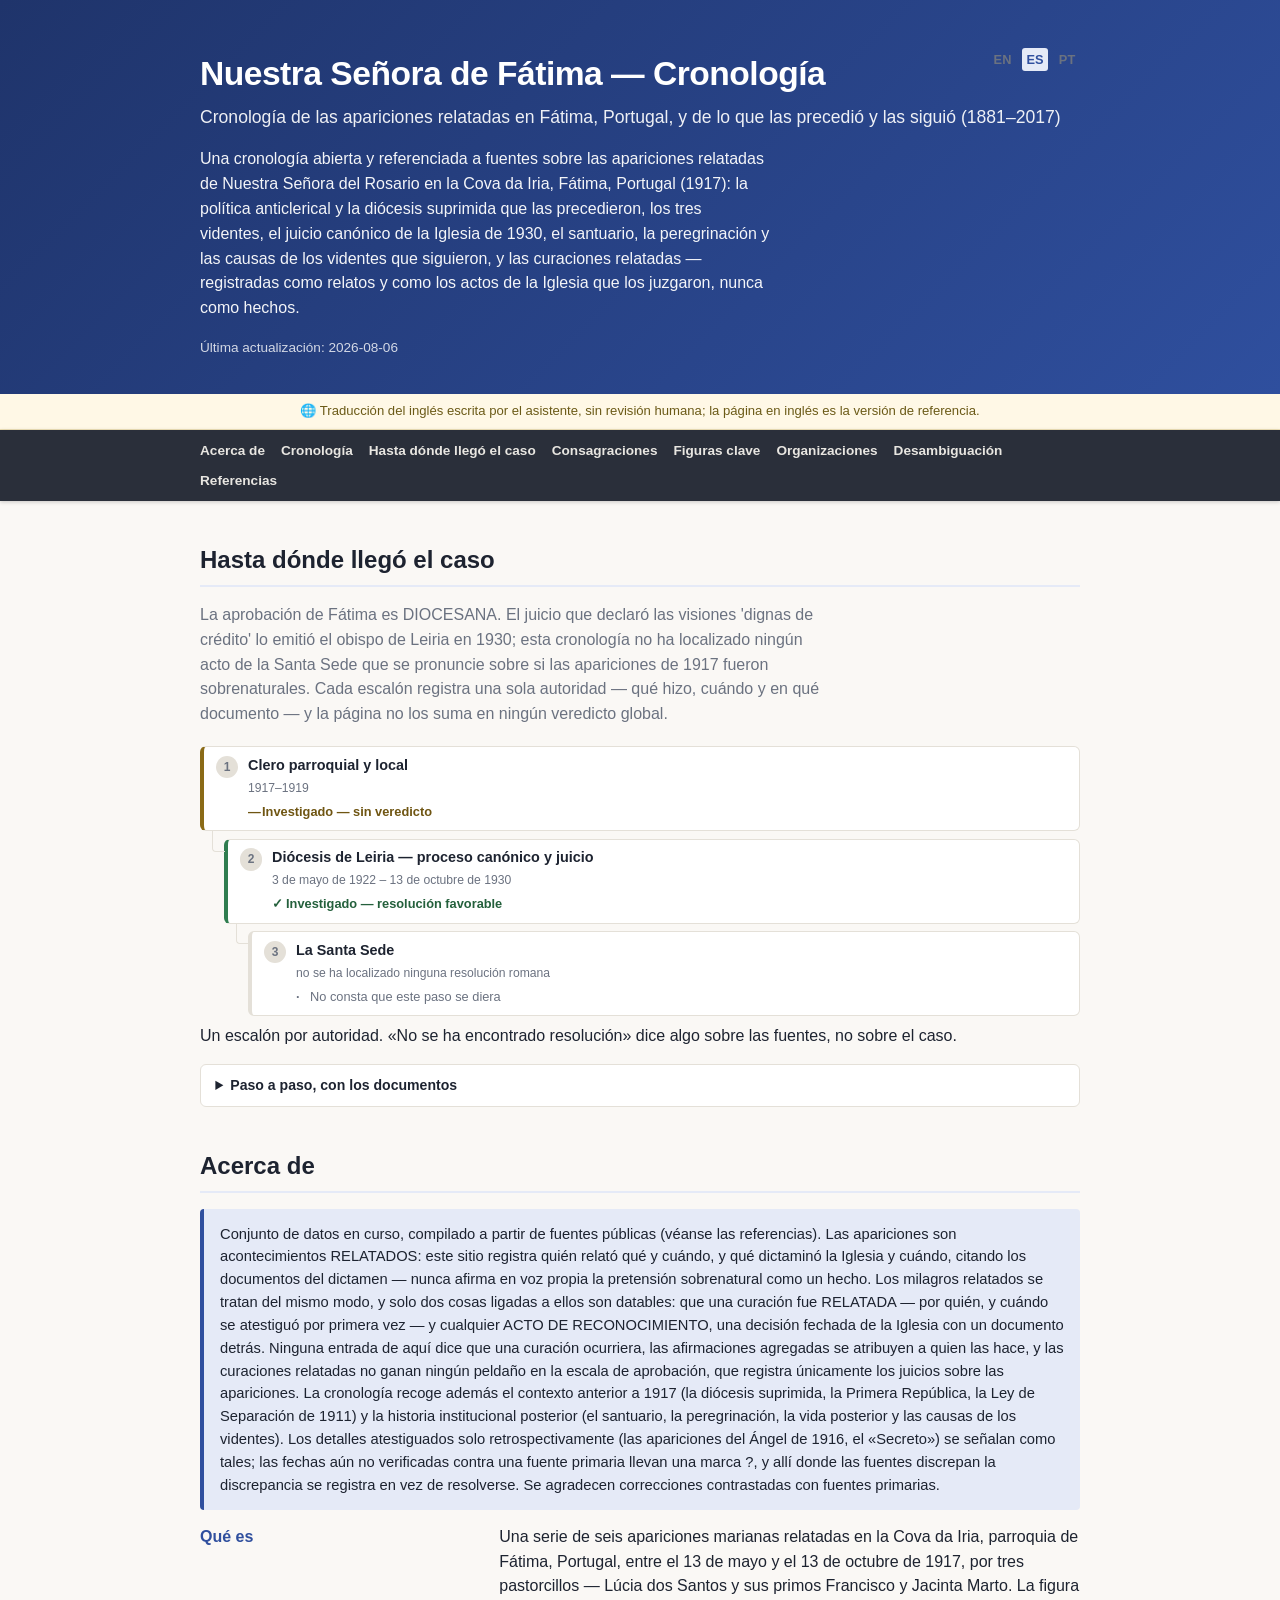
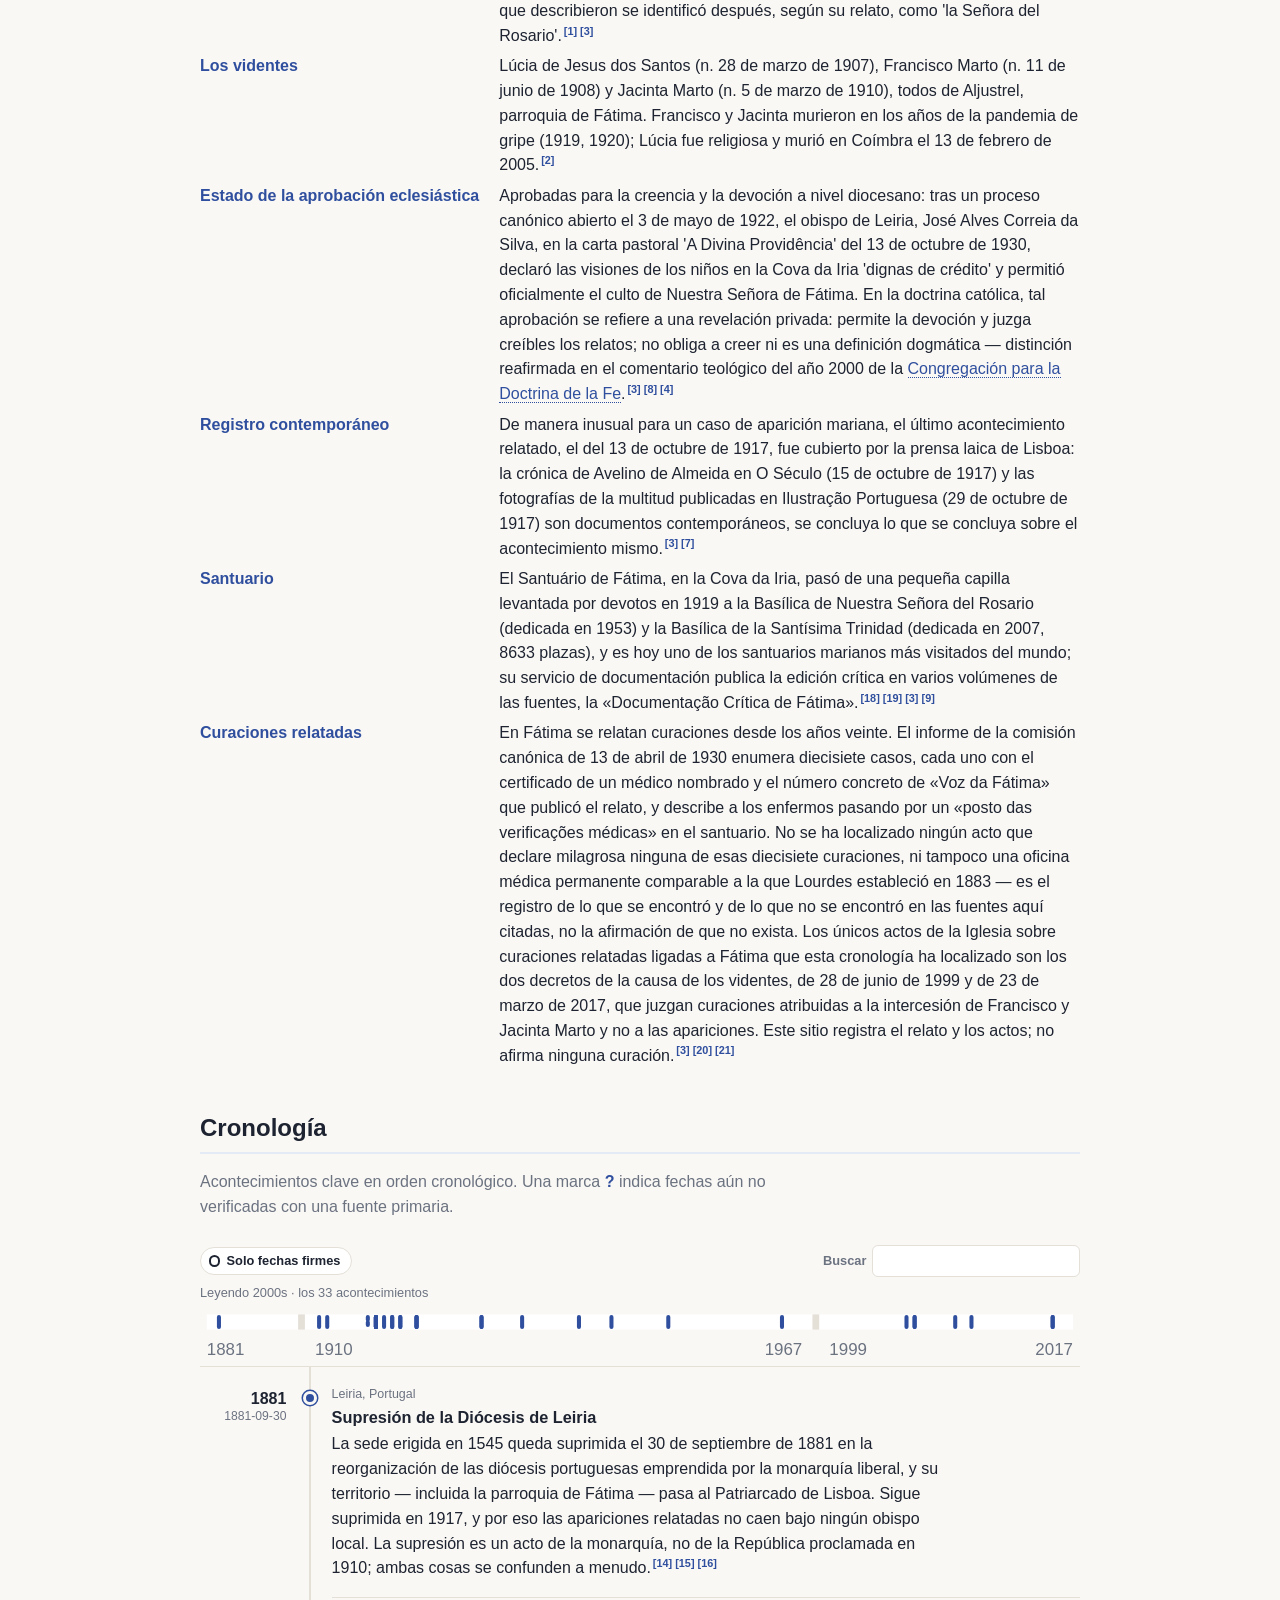
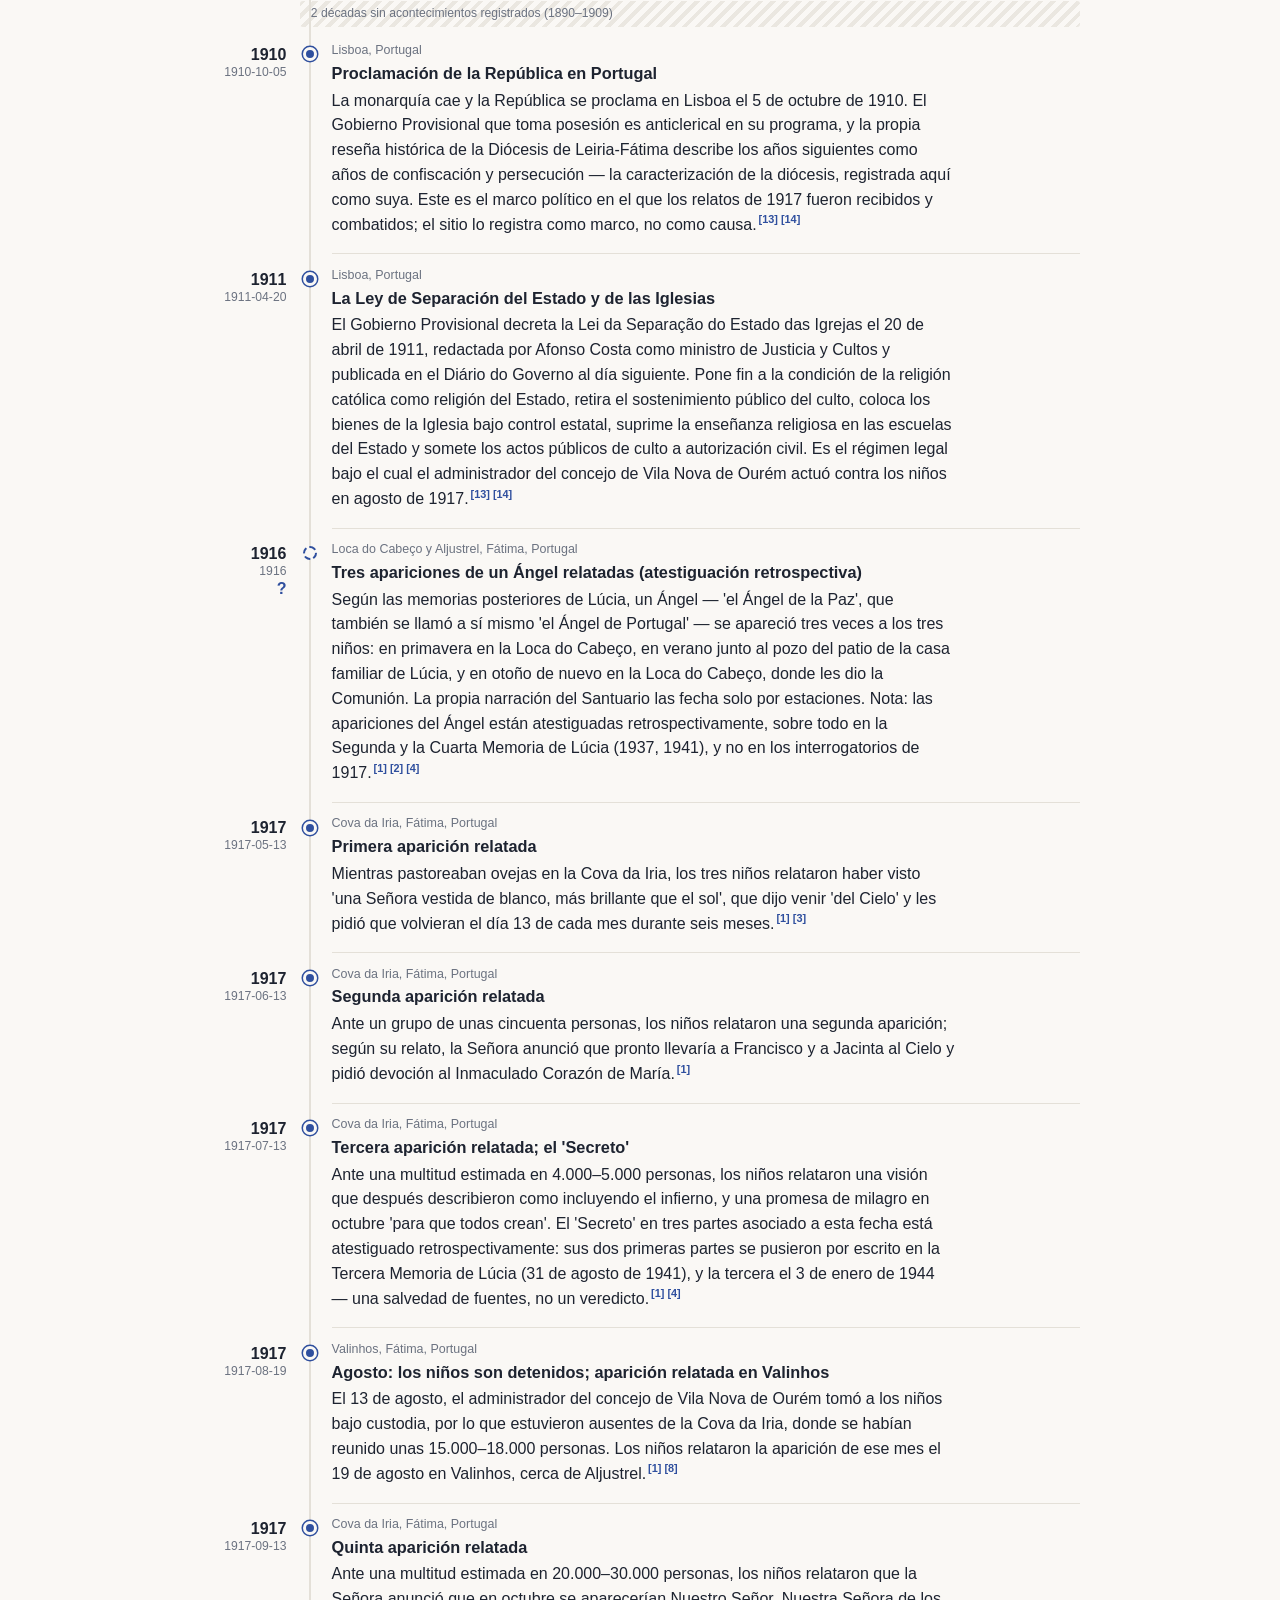
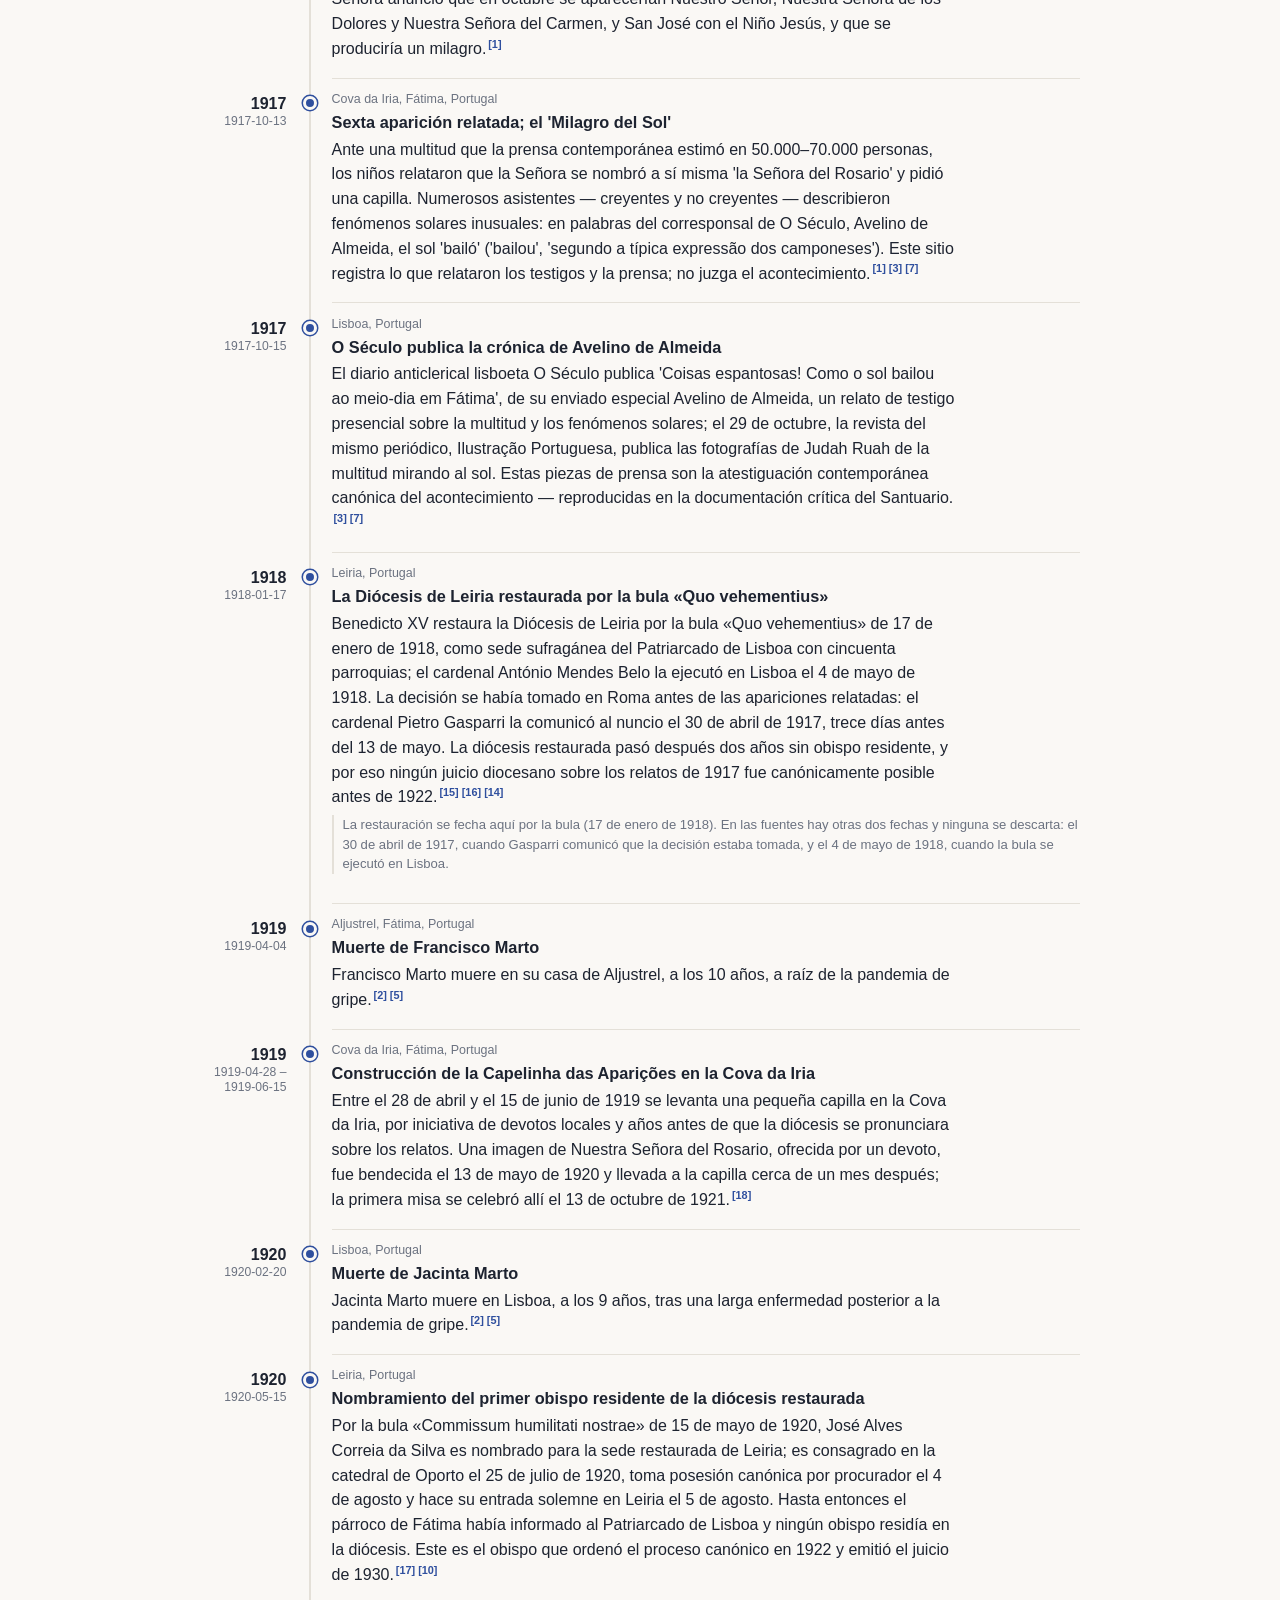
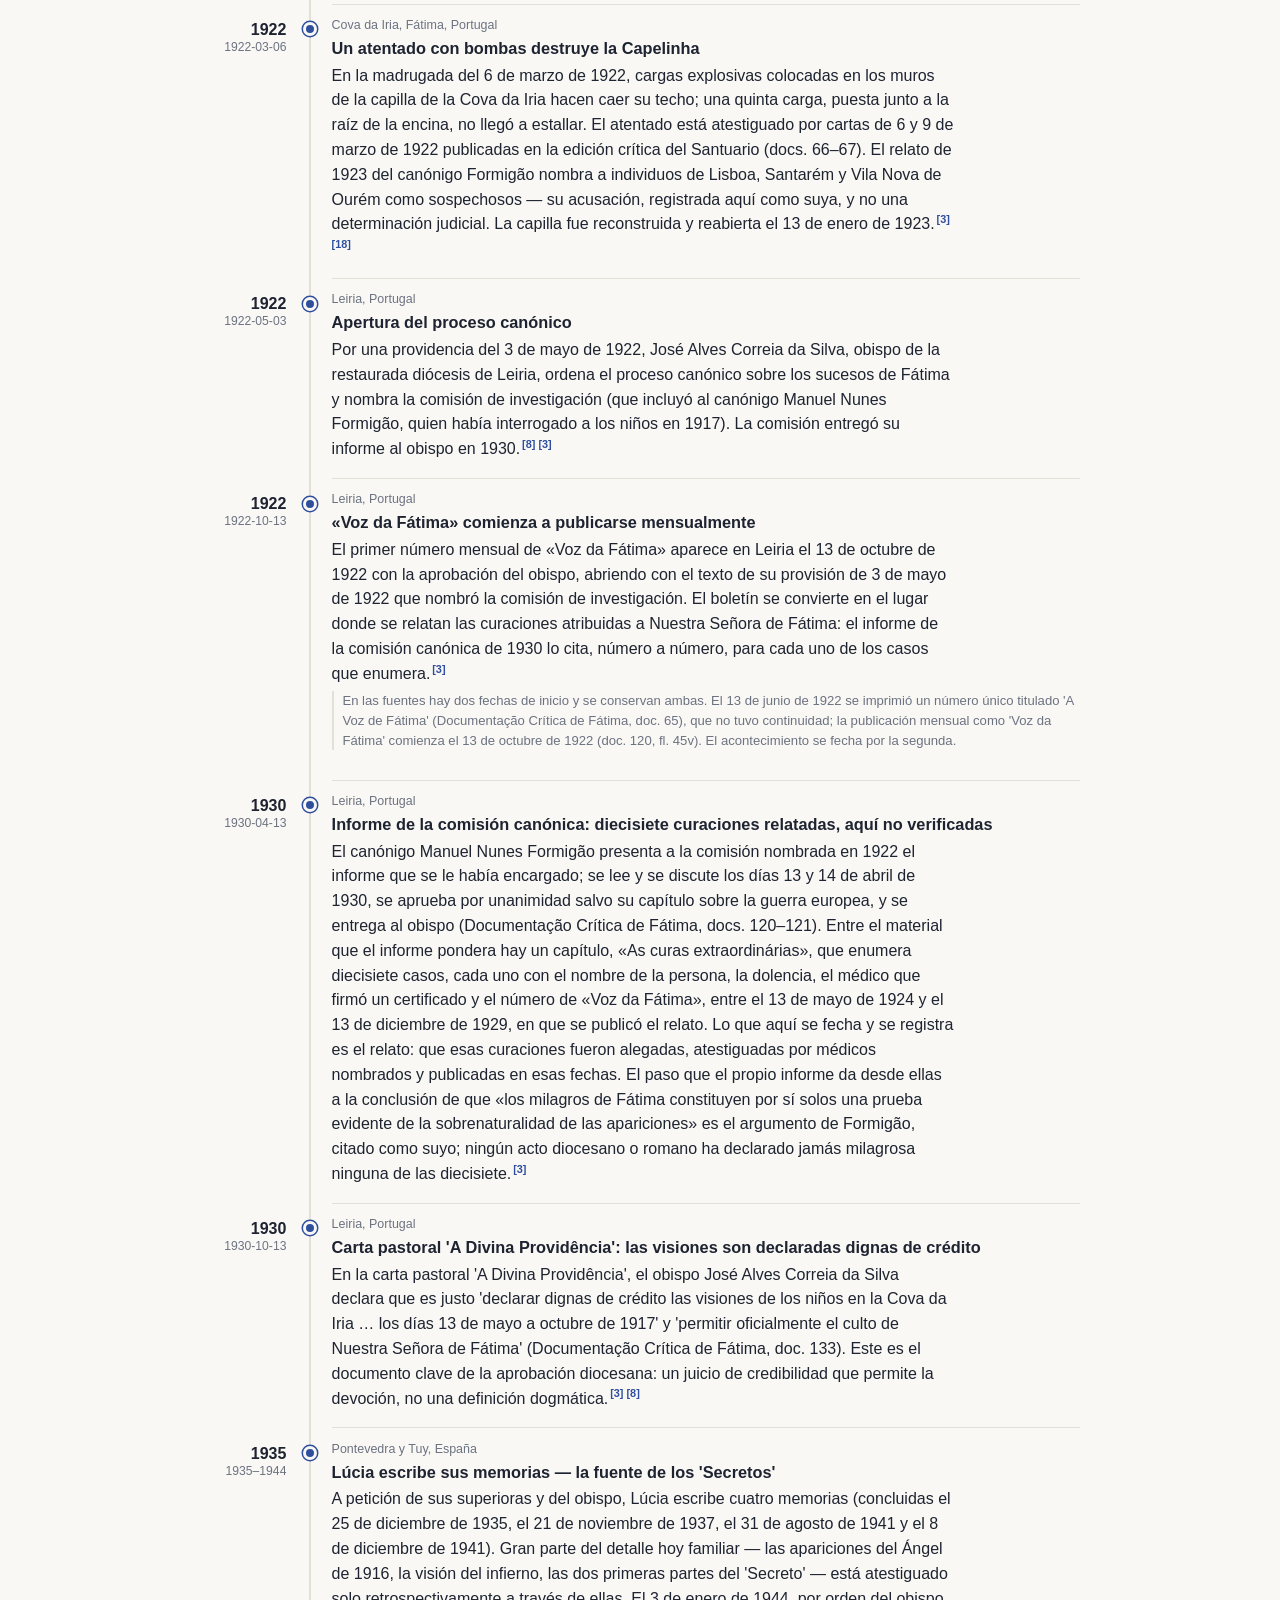
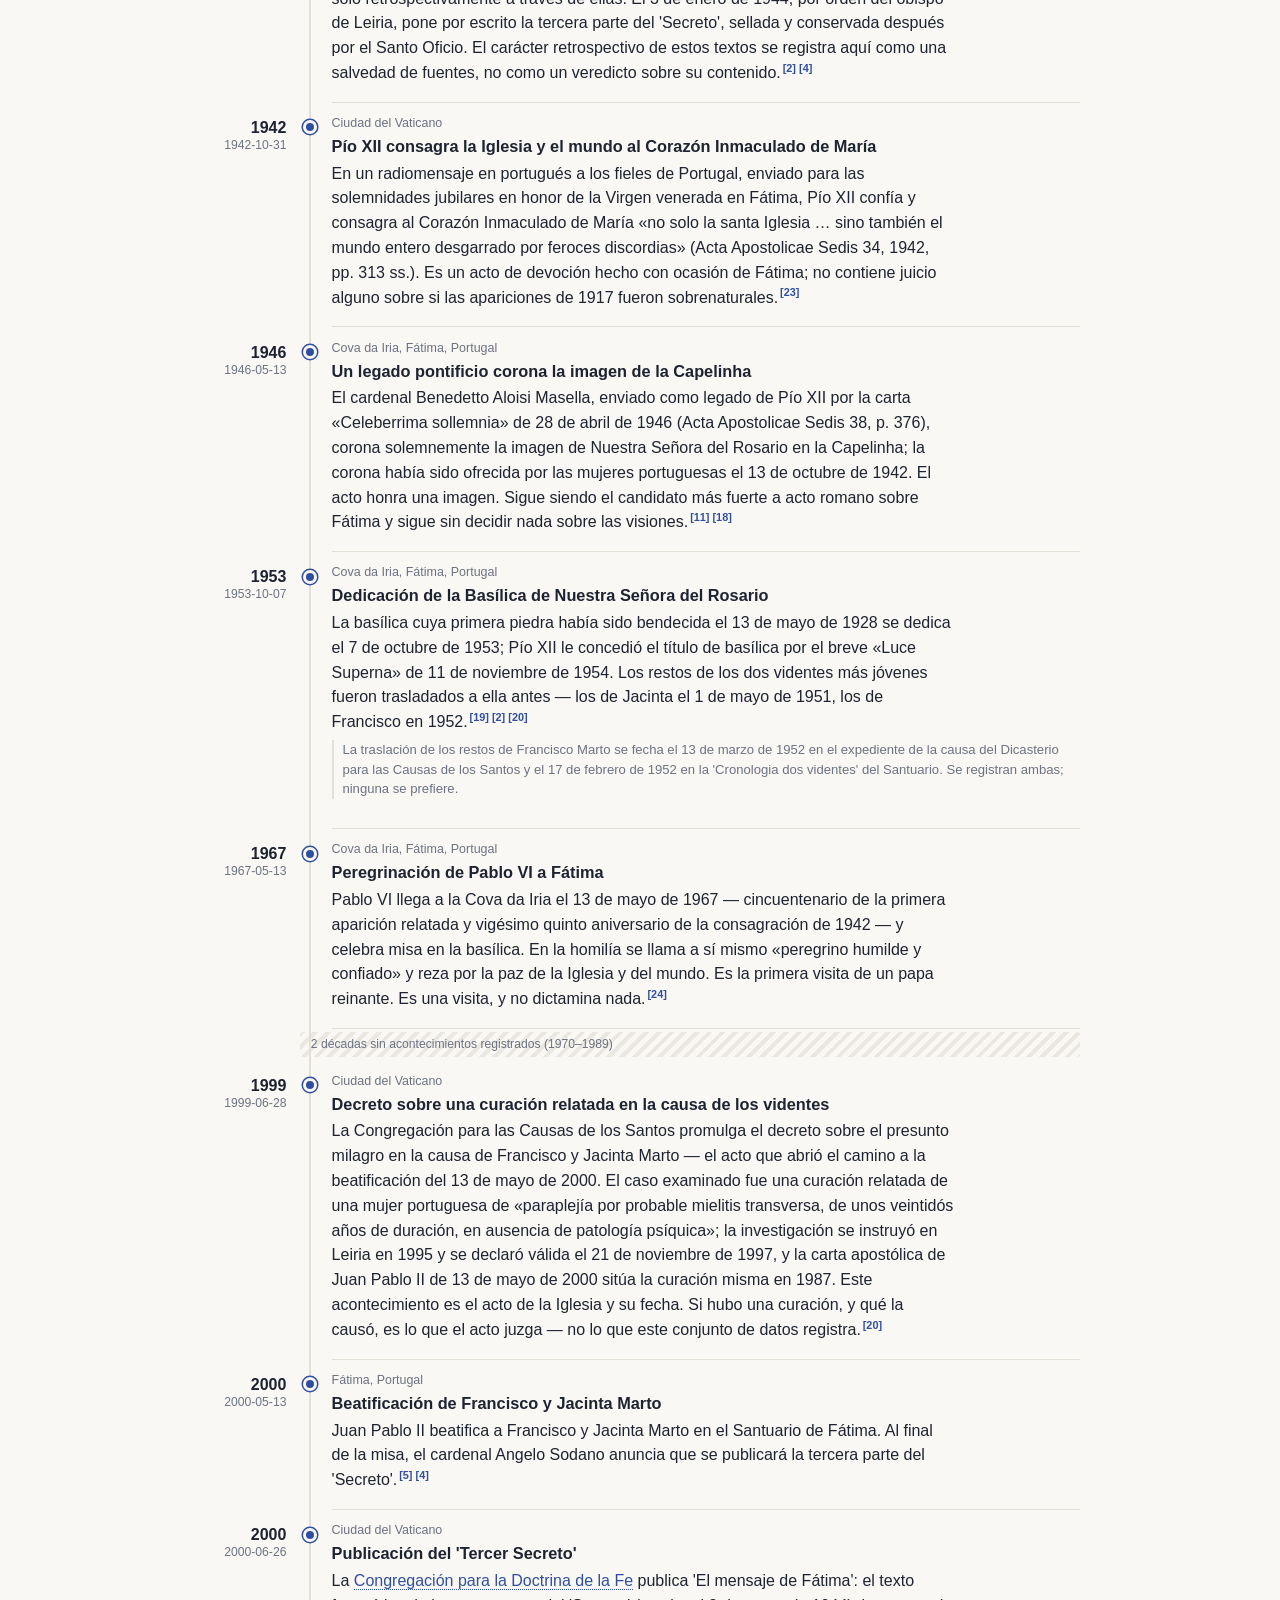
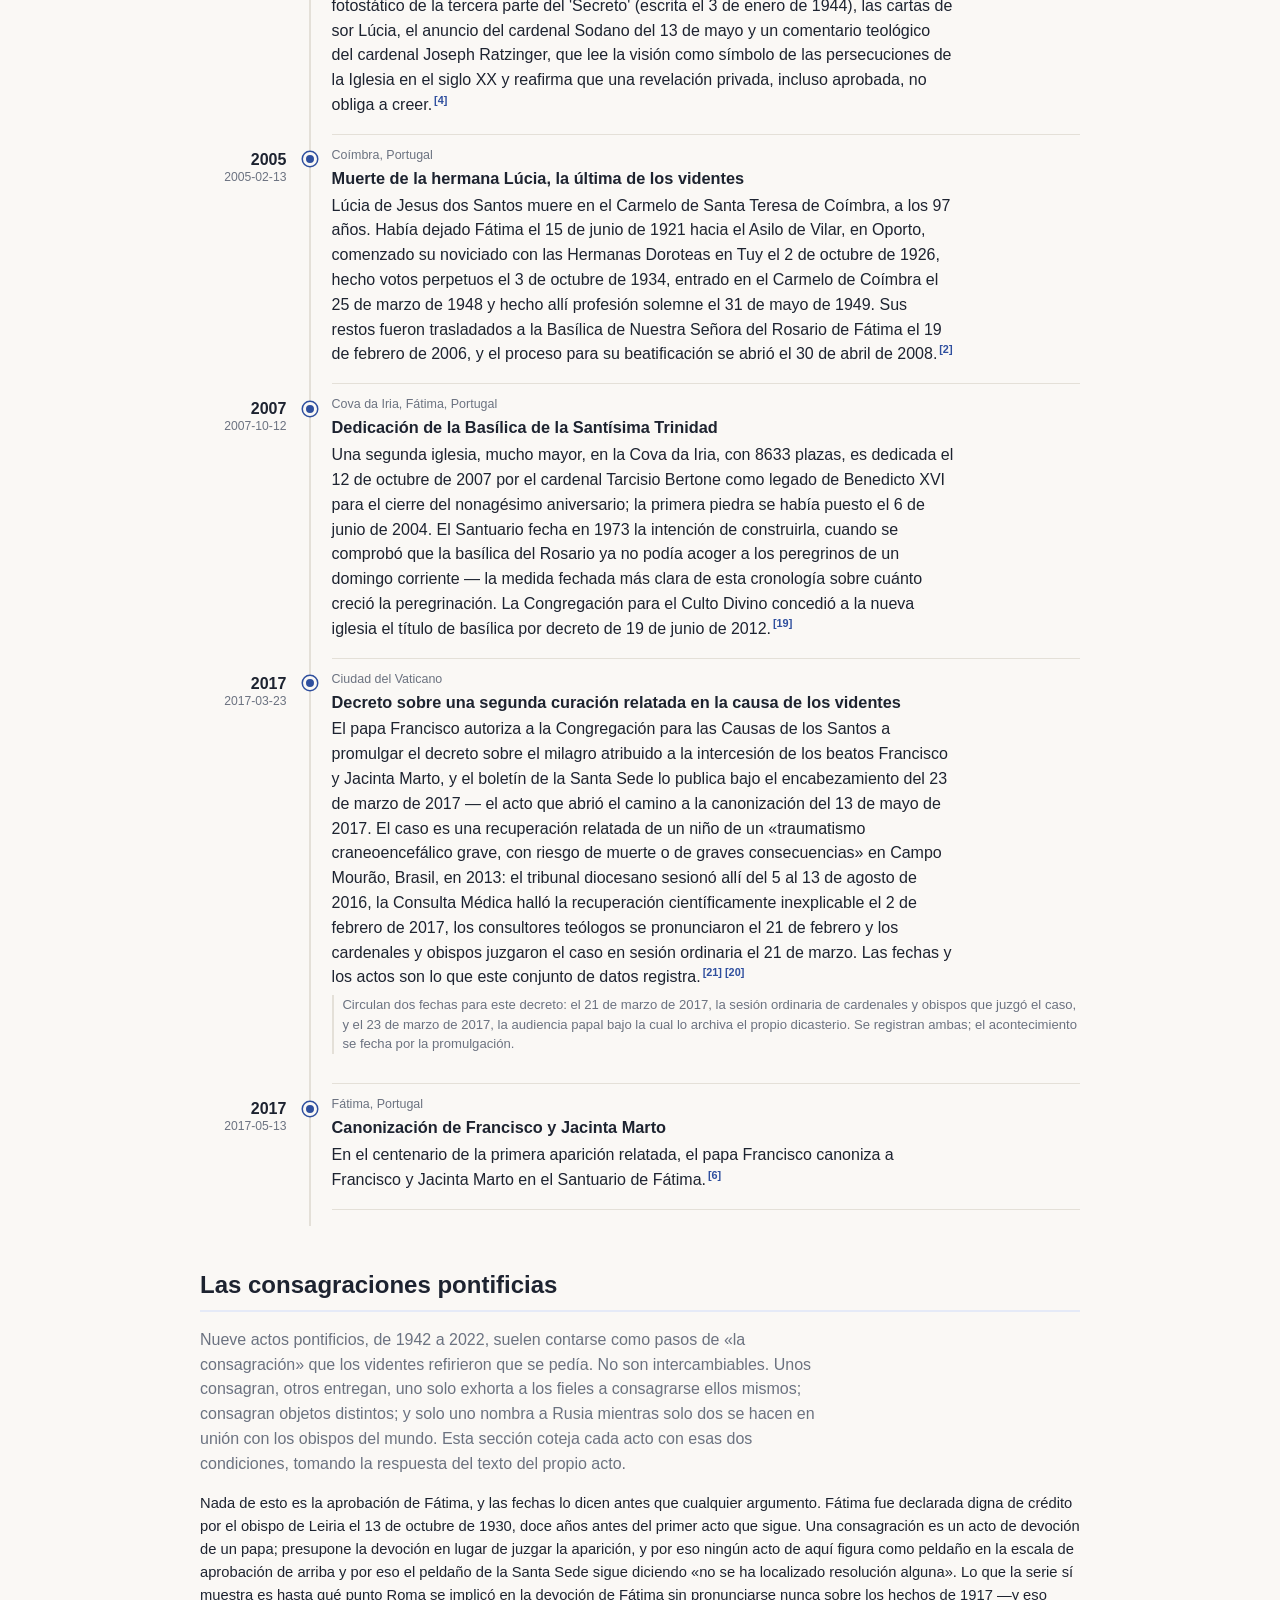
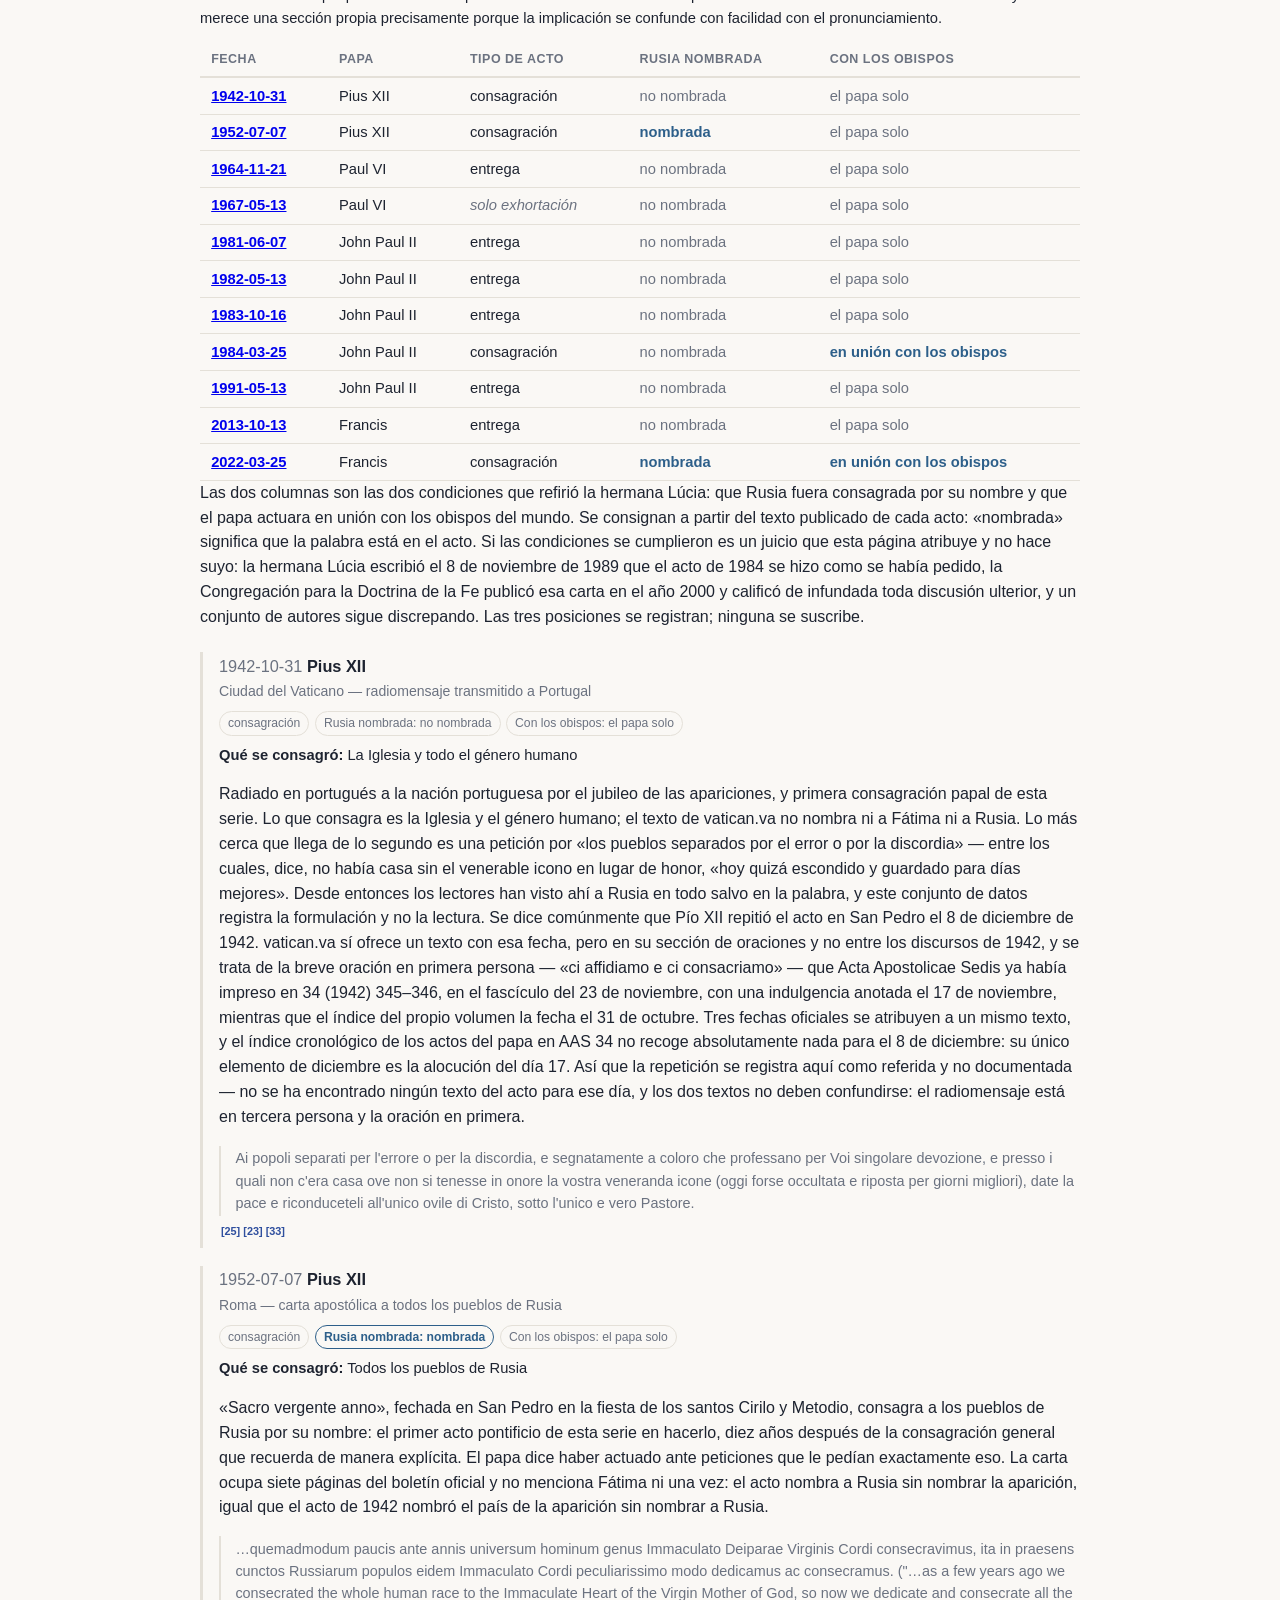
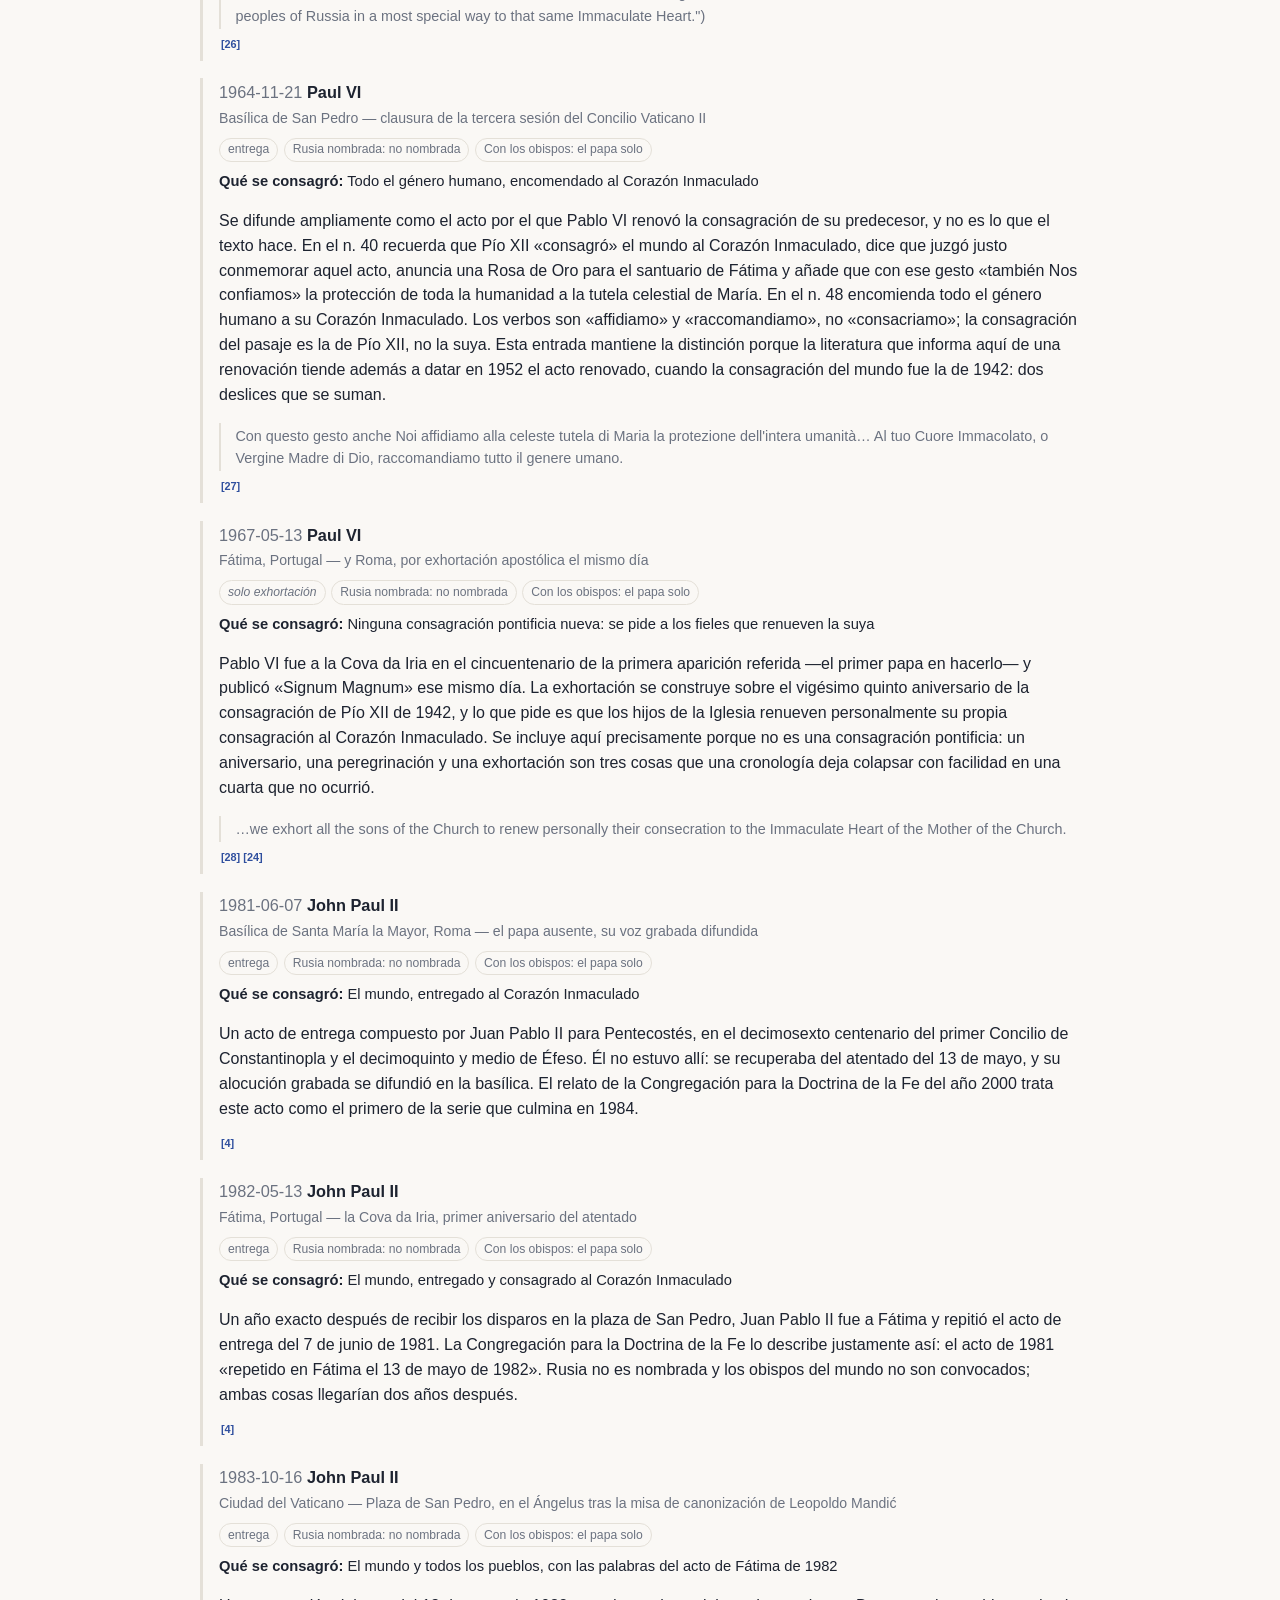
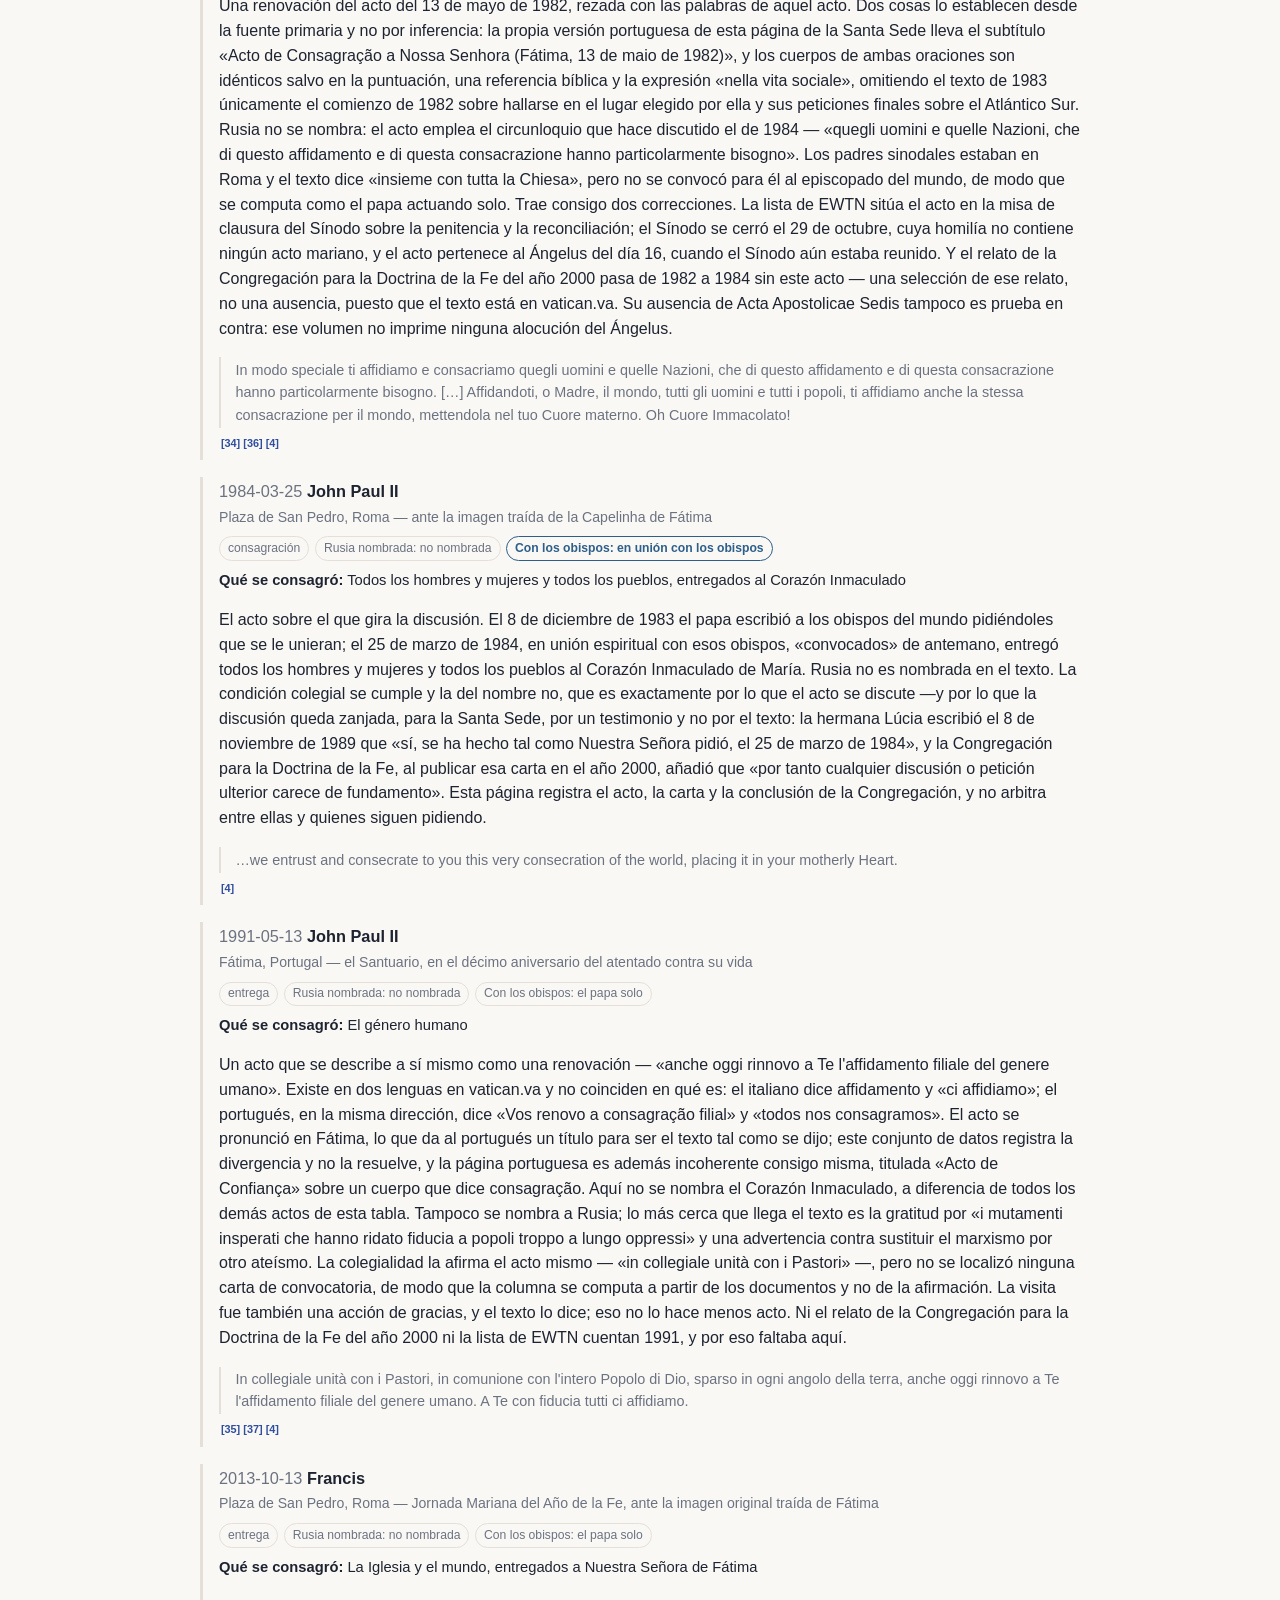
==== commit 5db3969e: "Chronology as a time river (#18) Rebuilds the site on the current core template and grafts Fátima's " ====
--- a/docs/es/index.html
+++ b/docs/es/index.html
@@ -14,6 +14,7 @@
     gtag('config', 'G-R9LV1QZHVE');
   </script>
   <link rel="stylesheet" href="../styles.css">
+  <script src="../river.js" defer></script>
   <link rel="canonical" href="https://cronologia.github.io/fatima/es/">
   <link rel="alternate" hreflang="en" href="https://cronologia.github.io/fatima/en/">
   <link rel="alternate" hreflang="es" href="https://cronologia.github.io/fatima/es/">
@@ -192,227 +193,328 @@
       </dl>
     </section>
 
-    <section id="chronology">
+    <section id="chronology" class="river">
       <h2>Cronología</h2>
       <p class="section-intro">Acontecimientos clave en orden cronológico. Una marca <span class="flag">?</span> indica
       fechas aún no verificadas con una fuente primaria.</p>
-      <div class="table-scroll">
-      <table class="meetings">
-        <thead>
-          <tr><th>Año</th><th>Fecha</th><th>Lugar</th><th>Acontecimiento</th></tr>
-        </thead>
-        <tbody>
-        <tr class="decade-row" id="decade-1880"><th colspan="4">1880s</th></tr>
-        <tr>
-          <td class="year">1881</td>
-          <td>1881-09-30</td>
-          <td>Leiria, Portugal</td>
-          <td><strong>Supresión de la Diócesis de Leiria</strong> <span class="muted">— La sede erigida en 1545 queda suprimida el 30 de septiembre de 1881 en la reorganización de las diócesis portuguesas emprendida por la monarquía liberal, y su territorio — incluida la parroquia de Fátima — pasa al Patriarcado de Lisboa. Sigue suprimida en 1917, y por eso las apariciones relatadas no caen bajo ningún obispo local. La supresión es un acto de la monarquía, no de la República proclamada en 1910; ambas cosas se confunden a menudo.</span><sup class="cite"><a href="#ref-14" title="Reference 14">[14]</a> <a href="#ref-15" title="Reference 15">[15]</a> <a href="#ref-16" title="Reference 16">[16]</a></sup></td>
-        </tr>
-        <tr class="decade-row" id="decade-1910"><th colspan="4">1910s</th></tr>
-        <tr>
-          <td class="year">1910</td>
-          <td>1910-10-05</td>
-          <td>Lisboa, Portugal</td>
-          <td><strong>Proclamación de la República en Portugal</strong> <span class="muted">— La monarquía cae y la República se proclama en Lisboa el 5 de octubre de 1910. El Gobierno Provisional que toma posesión es anticlerical en su programa, y la propia reseña histórica de la Diócesis de Leiria-Fátima describe los años siguientes como años de confiscación y persecución — la caracterización de la diócesis, registrada aquí como suya. Este es el marco político en el que los relatos de 1917 fueron recibidos y combatidos; el sitio lo registra como marco, no como causa.</span><sup class="cite"><a href="#ref-13" title="Reference 13">[13]</a> <a href="#ref-14" title="Reference 14">[14]</a></sup></td>
-        </tr>
-        <tr>
-          <td class="year">1911</td>
-          <td>1911-04-20</td>
-          <td>Lisboa, Portugal</td>
-          <td><strong>La Ley de Separación del Estado y de las Iglesias</strong> <span class="muted">— El Gobierno Provisional decreta la Lei da Separação do Estado das Igrejas el 20 de abril de 1911, redactada por Afonso Costa como ministro de Justicia y Cultos y publicada en el Diário do Governo al día siguiente. Pone fin a la condición de la religión católica como religión del Estado, retira el sostenimiento público del culto, coloca los bienes de la Iglesia bajo control estatal, suprime la enseñanza religiosa en las escuelas del Estado y somete los actos públicos de culto a autorización civil. Es el régimen legal bajo el cual el administrador del concejo de Vila Nova de Ourém actuó contra los niños en agosto de 1917.</span><sup class="cite"><a href="#ref-13" title="Reference 13">[13]</a> <a href="#ref-14" title="Reference 14">[14]</a></sup></td>
-        </tr>
-        <tr>
-          <td class="year">1916</td>
-          <td>1916 <span class="flag" title="Fecha aún no verificada con una fuente primaria">?</span></td>
-          <td>Loca do Cabeço y Aljustrel, Fátima, Portugal</td>
-          <td><strong>Tres apariciones de un Ángel relatadas (atestiguación retrospectiva)</strong> <span class="muted">— Según las memorias posteriores de Lúcia, un Ángel — &#39;el Ángel de la Paz&#39;, que también se llamó a sí mismo &#39;el Ángel de Portugal&#39; — se apareció tres veces a los tres niños: en primavera en la Loca do Cabeço, en verano junto al pozo del patio de la casa familiar de Lúcia, y en otoño de nuevo en la Loca do Cabeço, donde les dio la Comunión. La propia narración del Santuario las fecha solo por estaciones. Nota: las apariciones del Ángel están atestiguadas retrospectivamente, sobre todo en la Segunda y la Cuarta Memoria de Lúcia (1937, 1941), y no en los interrogatorios de 1917.</span><sup class="cite"><a href="#ref-1" title="Reference 1">[1]</a> <a href="#ref-2" title="Reference 2">[2]</a> <a href="#ref-4" title="Reference 4">[4]</a></sup></td>
-        </tr>
-        <tr>
-          <td class="year">1917</td>
-          <td>1917-05-13</td>
-          <td>Cova da Iria, Fátima, Portugal</td>
-          <td><strong>Primera aparición relatada</strong> <span class="muted">— Mientras pastoreaban ovejas en la Cova da Iria, los tres niños relataron haber visto &#39;una Señora vestida de blanco, más brillante que el sol&#39;, que dijo venir &#39;del Cielo&#39; y les pidió que volvieran el día 13 de cada mes durante seis meses.</span><sup class="cite"><a href="#ref-1" title="Reference 1">[1]</a> <a href="#ref-3" title="Reference 3">[3]</a></sup></td>
-        </tr>
-        <tr>
-          <td class="year">1917</td>
-          <td>1917-06-13</td>
-          <td>Cova da Iria, Fátima, Portugal</td>
-          <td><strong>Segunda aparición relatada</strong> <span class="muted">— Ante un grupo de unas cincuenta personas, los niños relataron una segunda aparición; según su relato, la Señora anunció que pronto llevaría a Francisco y a Jacinta al Cielo y pidió devoción al Inmaculado Corazón de María.</span><sup class="cite"><a href="#ref-1" title="Reference 1">[1]</a></sup></td>
-        </tr>
-        <tr>
-          <td class="year">1917</td>
-          <td>1917-07-13</td>
-          <td>Cova da Iria, Fátima, Portugal</td>
-          <td><strong>Tercera aparición relatada; el &#39;Secreto&#39;</strong> <span class="muted">— Ante una multitud estimada en 4.000–5.000 personas, los niños relataron una visión que después describieron como incluyendo el infierno, y una promesa de milagro en octubre &#39;para que todos crean&#39;. El &#39;Secreto&#39; en tres partes asociado a esta fecha está atestiguado retrospectivamente: sus dos primeras partes se pusieron por escrito en la Tercera Memoria de Lúcia (31 de agosto de 1941), y la tercera el 3 de enero de 1944 — una salvedad de fuentes, no un veredicto.</span><sup class="cite"><a href="#ref-1" title="Reference 1">[1]</a> <a href="#ref-4" title="Reference 4">[4]</a></sup></td>
-        </tr>
-        <tr>
-          <td class="year">1917</td>
-          <td>1917-08-19</td>
-          <td>Valinhos, Fátima, Portugal</td>
-          <td><strong>Agosto: los niños son detenidos; aparición relatada en Valinhos</strong> <span class="muted">— El 13 de agosto, el administrador del concejo de Vila Nova de Ourém tomó a los niños bajo custodia, por lo que estuvieron ausentes de la Cova da Iria, donde se habían reunido unas 15.000–18.000 personas. Los niños relataron la aparición de ese mes el 19 de agosto en Valinhos, cerca de Aljustrel.</span><sup class="cite"><a href="#ref-1" title="Reference 1">[1]</a> <a href="#ref-8" title="Reference 8">[8]</a></sup></td>
-        </tr>
-        <tr>
-          <td class="year">1917</td>
-          <td>1917-09-13</td>
-          <td>Cova da Iria, Fátima, Portugal</td>
-          <td><strong>Quinta aparición relatada</strong> <span class="muted">— Ante una multitud estimada en 20.000–30.000 personas, los niños relataron que la Señora anunció que en octubre se aparecerían Nuestro Señor, Nuestra Señora de los Dolores y Nuestra Señora del Carmen, y San José con el Niño Jesús, y que se produciría un milagro.</span><sup class="cite"><a href="#ref-1" title="Reference 1">[1]</a></sup></td>
-        </tr>
-        <tr>
-          <td class="year">1917</td>
-          <td>1917-10-13</td>
-          <td>Cova da Iria, Fátima, Portugal</td>
-          <td><strong>Sexta aparición relatada; el &#39;Milagro del Sol&#39;</strong> <span class="muted">— Ante una multitud que la prensa contemporánea estimó en 50.000–70.000 personas, los niños relataron que la Señora se nombró a sí misma &#39;la Señora del Rosario&#39; y pidió una capilla. Numerosos asistentes — creyentes y no creyentes — describieron fenómenos solares inusuales: en palabras del corresponsal de O Século, Avelino de Almeida, el sol &#39;bailó&#39; (&#39;bailou&#39;, &#39;segundo a típica expressão dos camponeses&#39;). Este sitio registra lo que relataron los testigos y la prensa; no juzga el acontecimiento.</span><sup class="cite"><a href="#ref-1" title="Reference 1">[1]</a> <a href="#ref-3" title="Reference 3">[3]</a> <a href="#ref-7" title="Reference 7">[7]</a></sup></td>
-        </tr>
-        <tr>
-          <td class="year">1917</td>
-          <td>1917-10-15</td>
-          <td>Lisboa, Portugal</td>
-          <td><strong>O Século publica la crónica de Avelino de Almeida</strong> <span class="muted">— El diario anticlerical lisboeta O Século publica &#39;Coisas espantosas! Como o sol bailou ao meio-dia em Fátima&#39;, de su enviado especial Avelino de Almeida, un relato de testigo presencial sobre la multitud y los fenómenos solares; el 29 de octubre, la revista del mismo periódico, Ilustração Portuguesa, publica las fotografías de Judah Ruah de la multitud mirando al sol. Estas piezas de prensa son la atestiguación contemporánea canónica del acontecimiento — reproducidas en la documentación crítica del Santuario.</span><sup class="cite"><a href="#ref-3" title="Reference 3">[3]</a> <a href="#ref-7" title="Reference 7">[7]</a></sup></td>
-        </tr>
-        <tr>
-          <td class="year">1918</td>
-          <td>1918-01-17</td>
-          <td>Leiria, Portugal</td>
-          <td><strong>La Diócesis de Leiria restaurada por la bula «Quo vehementius»</strong> <span class="muted">— Benedicto XV restaura la Diócesis de Leiria por la bula «Quo vehementius» de 17 de enero de 1918, como sede sufragánea del Patriarcado de Lisboa con cincuenta parroquias; el cardenal António Mendes Belo la ejecutó en Lisboa el 4 de mayo de 1918. La decisión se había tomado en Roma antes de las apariciones relatadas: el cardenal Pietro Gasparri la comunicó al nuncio el 30 de abril de 1917, trece días antes del 13 de mayo. La diócesis restaurada pasó después dos años sin obispo residente, y por eso ningún juicio diocesano sobre los relatos de 1917 fue canónicamente posible antes de 1922.</span><sup class="cite"><a href="#ref-15" title="Reference 15">[15]</a> <a href="#ref-16" title="Reference 16">[16]</a> <a href="#ref-14" title="Reference 14">[14]</a></sup><span class="date-note">La restauración se fecha aquí por la bula (17 de enero de 1918). En las fuentes hay otras dos fechas y ninguna se descarta: el 30 de abril de 1917, cuando Gasparri comunicó que la decisión estaba tomada, y el 4 de mayo de 1918, cuando la bula se ejecutó en Lisboa.</span></td>
-        </tr>
-        <tr>
-          <td class="year">1919</td>
-          <td>1919-04-04</td>
-          <td>Aljustrel, Fátima, Portugal</td>
-          <td><strong>Muerte de Francisco Marto</strong> <span class="muted">— Francisco Marto muere en su casa de Aljustrel, a los 10 años, a raíz de la pandemia de gripe.</span><sup class="cite"><a href="#ref-2" title="Reference 2">[2]</a> <a href="#ref-5" title="Reference 5">[5]</a></sup></td>
-        </tr>
-        <tr>
-          <td class="year">1919</td>
-          <td>1919-04-28 – 1919-06-15</td>
-          <td>Cova da Iria, Fátima, Portugal</td>
-          <td><strong>Construcción de la Capelinha das Aparições en la Cova da Iria</strong> <span class="muted">— Entre el 28 de abril y el 15 de junio de 1919 se levanta una pequeña capilla en la Cova da Iria, por iniciativa de devotos locales y años antes de que la diócesis se pronunciara sobre los relatos. Una imagen de Nuestra Señora del Rosario, ofrecida por un devoto, fue bendecida el 13 de mayo de 1920 y llevada a la capilla cerca de un mes después; la primera misa se celebró allí el 13 de octubre de 1921.</span><sup class="cite"><a href="#ref-18" title="Reference 18">[18]</a></sup></td>
-        </tr>
-        <tr class="decade-row" id="decade-1920"><th colspan="4">1920s</th></tr>
-        <tr>
-          <td class="year">1920</td>
-          <td>1920-02-20</td>
-          <td>Lisboa, Portugal</td>
-          <td><strong>Muerte de Jacinta Marto</strong> <span class="muted">— Jacinta Marto muere en Lisboa, a los 9 años, tras una larga enfermedad posterior a la pandemia de gripe.</span><sup class="cite"><a href="#ref-2" title="Reference 2">[2]</a> <a href="#ref-5" title="Reference 5">[5]</a></sup></td>
-        </tr>
-        <tr>
-          <td class="year">1920</td>
-          <td>1920-05-15</td>
-          <td>Leiria, Portugal</td>
-          <td><strong>Nombramiento del primer obispo residente de la diócesis restaurada</strong> <span class="muted">— Por la bula «Commissum humilitati nostrae» de 15 de mayo de 1920, José Alves Correia da Silva es nombrado para la sede restaurada de Leiria; es consagrado en la catedral de Oporto el 25 de julio de 1920, toma posesión canónica por procurador el 4 de agosto y hace su entrada solemne en Leiria el 5 de agosto. Hasta entonces el párroco de Fátima había informado al Patriarcado de Lisboa y ningún obispo residía en la diócesis. Este es el obispo que ordenó el proceso canónico en 1922 y emitió el juicio de 1930.</span><sup class="cite"><a href="#ref-17" title="Reference 17">[17]</a> <a href="#ref-10" title="Reference 10">[10]</a></sup></td>
-        </tr>
-        <tr>
-          <td class="year">1922</td>
-          <td>1922-03-06</td>
-          <td>Cova da Iria, Fátima, Portugal</td>
-          <td><strong>Un atentado con bombas destruye la Capelinha</strong> <span class="muted">— En la madrugada del 6 de marzo de 1922, cargas explosivas colocadas en los muros de la capilla de la Cova da Iria hacen caer su techo; una quinta carga, puesta junto a la raíz de la encina, no llegó a estallar. El atentado está atestiguado por cartas de 6 y 9 de marzo de 1922 publicadas en la edición crítica del Santuario (docs. 66–67). El relato de 1923 del canónigo Formigão nombra a individuos de Lisboa, Santarém y Vila Nova de Ourém como sospechosos — su acusación, registrada aquí como suya, y no una determinación judicial. La capilla fue reconstruida y reabierta el 13 de enero de 1923.</span><sup class="cite"><a href="#ref-3" title="Reference 3">[3]</a> <a href="#ref-18" title="Reference 18">[18]</a></sup></td>
-        </tr>
-        <tr>
-          <td class="year">1922</td>
-          <td>1922-05-03</td>
-          <td>Leiria, Portugal</td>
-          <td><strong>Apertura del proceso canónico</strong> <span class="muted">— Por una providencia del 3 de mayo de 1922, José Alves Correia da Silva, obispo de la restaurada diócesis de Leiria, ordena el proceso canónico sobre los sucesos de Fátima y nombra la comisión de investigación (que incluyó al canónigo Manuel Nunes Formigão, quien había interrogado a los niños en 1917). La comisión entregó su informe al obispo en 1930.</span><sup class="cite"><a href="#ref-8" title="Reference 8">[8]</a> <a href="#ref-3" title="Reference 3">[3]</a></sup></td>
-        </tr>
-        <tr>
-          <td class="year">1922</td>
-          <td>1922-10-13</td>
-          <td>Leiria, Portugal</td>
-          <td><strong>«Voz da Fátima» comienza a publicarse mensualmente</strong> <span class="muted">— El primer número mensual de «Voz da Fátima» aparece en Leiria el 13 de octubre de 1922 con la aprobación del obispo, abriendo con el texto de su provisión de 3 de mayo de 1922 que nombró la comisión de investigación. El boletín se convierte en el lugar donde se relatan las curaciones atribuidas a Nuestra Señora de Fátima: el informe de la comisión canónica de 1930 lo cita, número a número, para cada uno de los casos que enumera.</span><sup class="cite"><a href="#ref-3" title="Reference 3">[3]</a></sup><span class="date-note">En las fuentes hay dos fechas de inicio y se conservan ambas. El 13 de junio de 1922 se imprimió un número único titulado &#39;A Voz de Fátima&#39; (Documentação Crítica de Fátima, doc. 65), que no tuvo continuidad; la publicación mensual como &#39;Voz da Fátima&#39; comienza el 13 de octubre de 1922 (doc. 120, fl. 45v). El acontecimiento se fecha por la segunda.</span></td>
-        </tr>
-        <tr class="decade-row" id="decade-1930"><th colspan="4">1930s</th></tr>
-        <tr>
-          <td class="year">1930</td>
-          <td>1930-04-13</td>
-          <td>Leiria, Portugal</td>
-          <td><strong>Informe de la comisión canónica: diecisiete curaciones relatadas, aquí no verificadas</strong> <span class="muted">— El canónigo Manuel Nunes Formigão presenta a la comisión nombrada en 1922 el informe que se le había encargado; se lee y se discute los días 13 y 14 de abril de 1930, se aprueba por unanimidad salvo su capítulo sobre la guerra europea, y se entrega al obispo (Documentação Crítica de Fátima, docs. 120–121). Entre el material que el informe pondera hay un capítulo, «As curas extraordinárias», que enumera diecisiete casos, cada uno con el nombre de la persona, la dolencia, el médico que firmó un certificado y el número de «Voz da Fátima», entre el 13 de mayo de 1924 y el 13 de diciembre de 1929, en que se publicó el relato. Lo que aquí se fecha y se registra es el relato: que esas curaciones fueron alegadas, atestiguadas por médicos nombrados y publicadas en esas fechas. El paso que el propio informe da desde ellas a la conclusión de que «los milagros de Fátima constituyen por sí solos una prueba evidente de la sobrenaturalidad de las apariciones» es el argumento de Formigão, citado como suyo; ningún acto diocesano o romano ha declarado jamás milagrosa ninguna de las diecisiete.</span><sup class="cite"><a href="#ref-3" title="Reference 3">[3]</a></sup></td>
-        </tr>
-        <tr>
-          <td class="year">1930</td>
-          <td>1930-10-13</td>
-          <td>Leiria, Portugal</td>
-          <td><strong>Carta pastoral &#39;A Divina Providência&#39;: las visiones son declaradas dignas de crédito</strong> <span class="muted">— En la carta pastoral &#39;A Divina Providência&#39;, el obispo José Alves Correia da Silva declara que es justo &#39;declarar dignas de crédito las visiones de los niños en la Cova da Iria … los días 13 de mayo a octubre de 1917&#39; y &#39;permitir oficialmente el culto de Nuestra Señora de Fátima&#39; (Documentação Crítica de Fátima, doc. 133). Este es el documento clave de la aprobación diocesana: un juicio de credibilidad que permite la devoción, no una definición dogmática.</span><sup class="cite"><a href="#ref-3" title="Reference 3">[3]</a> <a href="#ref-8" title="Reference 8">[8]</a></sup></td>
-        </tr>
-        <tr>
-          <td class="year">1935</td>
-          <td>1935–1944</td>
-          <td>Pontevedra y Tuy, España</td>
-          <td><strong>Lúcia escribe sus memorias — la fuente de los &#39;Secretos&#39;</strong> <span class="muted">— A petición de sus superioras y del obispo, Lúcia escribe cuatro memorias (concluidas el 25 de diciembre de 1935, el 21 de noviembre de 1937, el 31 de agosto de 1941 y el 8 de diciembre de 1941). Gran parte del detalle hoy familiar — las apariciones del Ángel de 1916, la visión del infierno, las dos primeras partes del &#39;Secreto&#39; — está atestiguado solo retrospectivamente a través de ellas. El 3 de enero de 1944, por orden del obispo de Leiria, pone por escrito la tercera parte del &#39;Secreto&#39;, sellada y conservada después por el Santo Oficio. El carácter retrospectivo de estos textos se registra aquí como una salvedad de fuentes, no como un veredicto sobre su contenido.</span><sup class="cite"><a href="#ref-2" title="Reference 2">[2]</a> <a href="#ref-4" title="Reference 4">[4]</a></sup></td>
-        </tr>
-        <tr class="decade-row" id="decade-1940"><th colspan="4">1940s</th></tr>
-        <tr>
-          <td class="year">1942</td>
-          <td>1942-10-31</td>
-          <td>Ciudad del Vaticano</td>
-          <td><strong>Pío XII consagra la Iglesia y el mundo al Corazón Inmaculado de María</strong> <span class="muted">— En un radiomensaje en portugués a los fieles de Portugal, enviado para las solemnidades jubilares en honor de la Virgen venerada en Fátima, Pío XII confía y consagra al Corazón Inmaculado de María «no solo la santa Iglesia … sino también el mundo entero desgarrado por feroces discordias» (Acta Apostolicae Sedis 34, 1942, pp. 313 ss.). Es un acto de devoción hecho con ocasión de Fátima; no contiene juicio alguno sobre si las apariciones de 1917 fueron sobrenaturales.</span><sup class="cite"><a href="#ref-23" title="Reference 23">[23]</a></sup></td>
-        </tr>
-        <tr>
-          <td class="year">1946</td>
-          <td>1946-05-13</td>
-          <td>Cova da Iria, Fátima, Portugal</td>
-          <td><strong>Un legado pontificio corona la imagen de la Capelinha</strong> <span class="muted">— El cardenal Benedetto Aloisi Masella, enviado como legado de Pío XII por la carta «Celeberrima sollemnia» de 28 de abril de 1946 (Acta Apostolicae Sedis 38, p. 376), corona solemnemente la imagen de Nuestra Señora del Rosario en la Capelinha; la corona había sido ofrecida por las mujeres portuguesas el 13 de octubre de 1942. El acto honra una imagen. Sigue siendo el candidato más fuerte a acto romano sobre Fátima y sigue sin decidir nada sobre las visiones.</span><sup class="cite"><a href="#ref-11" title="Reference 11">[11]</a> <a href="#ref-18" title="Reference 18">[18]</a></sup></td>
-        </tr>
-        <tr class="decade-row" id="decade-1950"><th colspan="4">1950s</th></tr>
-        <tr>
-          <td class="year">1953</td>
-          <td>1953-10-07</td>
-          <td>Cova da Iria, Fátima, Portugal</td>
-          <td><strong>Dedicación de la Basílica de Nuestra Señora del Rosario</strong> <span class="muted">— La basílica cuya primera piedra había sido bendecida el 13 de mayo de 1928 se dedica el 7 de octubre de 1953; Pío XII le concedió el título de basílica por el breve «Luce Superna» de 11 de noviembre de 1954. Los restos de los dos videntes más jóvenes fueron trasladados a ella antes — los de Jacinta el 1 de mayo de 1951, los de Francisco en 1952.</span><sup class="cite"><a href="#ref-19" title="Reference 19">[19]</a> <a href="#ref-2" title="Reference 2">[2]</a> <a href="#ref-20" title="Reference 20">[20]</a></sup><span class="date-note">La traslación de los restos de Francisco Marto se fecha el 13 de marzo de 1952 en el expediente de la causa del Dicasterio para las Causas de los Santos y el 17 de febrero de 1952 en la &#39;Cronologia dos videntes&#39; del Santuario. Se registran ambas; ninguna se prefiere.</span></td>
-        </tr>
-        <tr class="decade-row" id="decade-1960"><th colspan="4">1960s</th></tr>
-        <tr>
-          <td class="year">1967</td>
-          <td>1967-05-13</td>
-          <td>Cova da Iria, Fátima, Portugal</td>
-          <td><strong>Peregrinación de Pablo VI a Fátima</strong> <span class="muted">— Pablo VI llega a la Cova da Iria el 13 de mayo de 1967 — cincuentenario de la primera aparición relatada y vigésimo quinto aniversario de la consagración de 1942 — y celebra misa en la basílica. En la homilía se llama a sí mismo «peregrino humilde y confiado» y reza por la paz de la Iglesia y del mundo. Es la primera visita de un papa reinante. Es una visita, y no dictamina nada.</span><sup class="cite"><a href="#ref-24" title="Reference 24">[24]</a></sup></td>
-        </tr>
-        <tr class="decade-row" id="decade-1990"><th colspan="4">1990s</th></tr>
-        <tr>
-          <td class="year">1999</td>
-          <td>1999-06-28</td>
-          <td>Ciudad del Vaticano</td>
-          <td><strong>Decreto sobre una curación relatada en la causa de los videntes</strong> <span class="muted">— La Congregación para las Causas de los Santos promulga el decreto sobre el presunto milagro en la causa de Francisco y Jacinta Marto — el acto que abrió el camino a la beatificación del 13 de mayo de 2000. El caso examinado fue una curación relatada de una mujer portuguesa de «paraplejía por probable mielitis transversa, de unos veintidós años de duración, en ausencia de patología psíquica»; la investigación se instruyó en Leiria en 1995 y se declaró válida el 21 de noviembre de 1997, y la carta apostólica de Juan Pablo II de 13 de mayo de 2000 sitúa la curación misma en 1987. Este acontecimiento es el acto de la Iglesia y su fecha. Si hubo una curación, y qué la causó, es lo que el acto juzga — no lo que este conjunto de datos registra.</span><sup class="cite"><a href="#ref-20" title="Reference 20">[20]</a></sup></td>
-        </tr>
-        <tr class="decade-row" id="decade-2000"><th colspan="4">2000s</th></tr>
-        <tr>
-          <td class="year">2000</td>
-          <td>2000-05-13</td>
-          <td>Fátima, Portugal</td>
-          <td><strong>Beatificación de Francisco y Jacinta Marto</strong> <span class="muted">— Juan Pablo II beatifica a Francisco y Jacinta Marto en el Santuario de Fátima. Al final de la misa, el cardenal Angelo Sodano anuncia que se publicará la tercera parte del &#39;Secreto&#39;.</span><sup class="cite"><a href="#ref-5" title="Reference 5">[5]</a> <a href="#ref-4" title="Reference 4">[4]</a></sup></td>
-        </tr>
-        <tr>
-          <td class="year">2000</td>
-          <td>2000-06-26</td>
-          <td>Ciudad del Vaticano</td>
-          <td><strong>Publicación del &#39;Tercer Secreto&#39;</strong> <span class="muted">— La <a class="glossary-link" href="https://cronologia.github.io/glossary/cdf-ddf/">Congregación para la Doctrina de la Fe</a> publica &#39;El mensaje de Fátima&#39;: el texto fotostático de la tercera parte del &#39;Secreto&#39; (escrita el 3 de enero de 1944), las cartas de sor Lúcia, el anuncio del cardenal Sodano del 13 de mayo y un comentario teológico del cardenal Joseph Ratzinger, que lee la visión como símbolo de las persecuciones de la Iglesia en el siglo XX y reafirma que una revelación privada, incluso aprobada, no obliga a creer.</span><sup class="cite"><a href="#ref-4" title="Reference 4">[4]</a></sup></td>
-        </tr>
-        <tr>
-          <td class="year">2005</td>
-          <td>2005-02-13</td>
-          <td>Coímbra, Portugal</td>
-          <td><strong>Muerte de la hermana Lúcia, la última de los videntes</strong> <span class="muted">— Lúcia de Jesus dos Santos muere en el Carmelo de Santa Teresa de Coímbra, a los 97 años. Había dejado Fátima el 15 de junio de 1921 hacia el Asilo de Vilar, en Oporto, comenzado su noviciado con las Hermanas Doroteas en Tuy el 2 de octubre de 1926, hecho votos perpetuos el 3 de octubre de 1934, entrado en el Carmelo de Coímbra el 25 de marzo de 1948 y hecho allí profesión solemne el 31 de mayo de 1949. Sus restos fueron trasladados a la Basílica de Nuestra Señora del Rosario de Fátima el 19 de febrero de 2006, y el proceso para su beatificación se abrió el 30 de abril de 2008.</span><sup class="cite"><a href="#ref-2" title="Reference 2">[2]</a></sup></td>
-        </tr>
-        <tr>
-          <td class="year">2007</td>
-          <td>2007-10-12</td>
-          <td>Cova da Iria, Fátima, Portugal</td>
-          <td><strong>Dedicación de la Basílica de la Santísima Trinidad</strong> <span class="muted">— Una segunda iglesia, mucho mayor, en la Cova da Iria, con 8633 plazas, es dedicada el 12 de octubre de 2007 por el cardenal Tarcisio Bertone como legado de Benedicto XVI para el cierre del nonagésimo aniversario; la primera piedra se había puesto el 6 de junio de 2004. El Santuario fecha en 1973 la intención de construirla, cuando se comprobó que la basílica del Rosario ya no podía acoger a los peregrinos de un domingo corriente — la medida fechada más clara de esta cronología sobre cuánto creció la peregrinación. La Congregación para el Culto Divino concedió a la nueva iglesia el título de basílica por decreto de 19 de junio de 2012.</span><sup class="cite"><a href="#ref-19" title="Reference 19">[19]</a></sup></td>
-        </tr>
-        <tr class="decade-row" id="decade-2010"><th colspan="4">2010s</th></tr>
-        <tr>
-          <td class="year">2017</td>
-          <td>2017-03-23</td>
-          <td>Ciudad del Vaticano</td>
-          <td><strong>Decreto sobre una segunda curación relatada en la causa de los videntes</strong> <span class="muted">— El papa Francisco autoriza a la Congregación para las Causas de los Santos a promulgar el decreto sobre el milagro atribuido a la intercesión de los beatos Francisco y Jacinta Marto, y el boletín de la Santa Sede lo publica bajo el encabezamiento del 23 de marzo de 2017 — el acto que abrió el camino a la canonización del 13 de mayo de 2017. El caso es una recuperación relatada de un niño de un «traumatismo craneoencefálico grave, con riesgo de muerte o de graves consecuencias» en Campo Mourão, Brasil, en 2013: el tribunal diocesano sesionó allí del 5 al 13 de agosto de 2016, la Consulta Médica halló la recuperación científicamente inexplicable el 2 de febrero de 2017, los consultores teólogos se pronunciaron el 21 de febrero y los cardenales y obispos juzgaron el caso en sesión ordinaria el 21 de marzo. Las fechas y los actos son lo que este conjunto de datos registra.</span><sup class="cite"><a href="#ref-21" title="Reference 21">[21]</a> <a href="#ref-20" title="Reference 20">[20]</a></sup><span class="date-note">Circulan dos fechas para este decreto: el 21 de marzo de 2017, la sesión ordinaria de cardenales y obispos que juzgó el caso, y el 23 de marzo de 2017, la audiencia papal bajo la cual lo archiva el propio dicasterio. Se registran ambas; el acontecimiento se fecha por la promulgación.</span></td>
-        </tr>
-        <tr>
-          <td class="year">2017</td>
-          <td>2017-05-13</td>
-          <td>Fátima, Portugal</td>
-          <td><strong>Canonización de Francisco y Jacinta Marto</strong> <span class="muted">— En el centenario de la primera aparición relatada, el papa Francisco canoniza a Francisco y Jacinta Marto en el Santuario de Fátima.</span><sup class="cite"><a href="#ref-6" title="Reference 6">[6]</a></sup></td>
-        </tr>
-        </tbody>
-      </table>
-      </div>
+      <div class="rv-bar">
+        <div class="rv-controls" role="group" aria-label="Filtrar la cronología" hidden>
+          <label class="rv-chip rv-firm"><input type="checkbox" data-firm><span class="rv-sw"></span>Solo fechas firmes</label>
+          <label class="rv-find">Buscar <input type="search" autocomplete="off"></label>
+          <p class="rv-status" aria-live="polite" data-all="los {n} acontecimientos" data-some="{n} de {total} acontecimientos mostrados" data-reading="Leyendo"></p>
+        </div>
+        <svg class="rv-ribbon" viewBox="-4 0 520 29" preserveAspectRatio="xMinYMid meet" role="img" aria-label="Vista general de los 33 acontecimientos; los grandes vacíos del registro se dibujan como cortes">
+          <rect class="rv-row" x="0" y="2" width="512" height="9"/><rect class="rv-brk" x="54" y="2" width="4" height="9"><title>2 décadas sin acontecimientos registrados (1890–1909)</title></rect><rect class="rv-brk" x="358" y="2" width="4" height="9"><title>2 décadas sin acontecimientos registrados (1970–1989)</title></rect>
+          <line class="rv-tick rv-l0" data-i="0" x1="7.2" x2="7.2" y1="3.5" y2="9.5"/><line class="rv-tick rv-l0" data-i="1" x1="66.4" x2="66.4" y1="3.5" y2="9.5"/><line class="rv-tick rv-l0" data-i="2" x1="71.2" x2="71.2" y1="3.5" y2="9.5"/><line class="rv-tick rv-l0 rv-u" data-i="3" x1="95.2" x2="95.2" y1="3.5" y2="9.5"/><line class="rv-tick rv-l0" data-i="4" x1="100" x2="100" y1="3.5" y2="9.5"/><line class="rv-tick rv-l0" data-i="5" x1="100" x2="100" y1="3.5" y2="9.5"/><line class="rv-tick rv-l0" data-i="6" x1="100" x2="100" y1="3.5" y2="9.5"/><line class="rv-tick rv-l0" data-i="7" x1="100" x2="100" y1="3.5" y2="9.5"/><line class="rv-tick rv-l0" data-i="8" x1="100" x2="100" y1="3.5" y2="9.5"/><line class="rv-tick rv-l0" data-i="9" x1="100" x2="100" y1="3.5" y2="9.5"/><line class="rv-tick rv-l0" data-i="10" x1="100" x2="100" y1="3.5" y2="9.5"/><line class="rv-tick rv-l0" data-i="11" x1="104.8" x2="104.8" y1="3.5" y2="9.5"/><line class="rv-tick rv-l0" data-i="12" x1="109.6" x2="109.6" y1="3.5" y2="9.5"/><line class="rv-tick rv-l0" data-i="13" x1="109.6" x2="109.6" y1="3.5" y2="9.5"/><line class="rv-tick rv-l0" data-i="14" x1="114.4" x2="114.4" y1="3.5" y2="9.5"/><line class="rv-tick rv-l0" data-i="15" x1="114.4" x2="114.4" y1="3.5" y2="9.5"/><line class="rv-tick rv-l0" data-i="16" x1="124" x2="124" y1="3.5" y2="9.5"/><line class="rv-tick rv-l0" data-i="17" x1="124" x2="124" y1="3.5" y2="9.5"/><line class="rv-tick rv-l0" data-i="18" x1="124" x2="124" y1="3.5" y2="9.5"/><line class="rv-tick rv-l0" data-i="19" x1="162.4" x2="162.4" y1="3.5" y2="9.5"/><line class="rv-tick rv-l0" data-i="20" x1="162.4" x2="162.4" y1="3.5" y2="9.5"/><line class="rv-tick rv-l0" data-i="21" x1="186.4" x2="186.4" y1="3.5" y2="9.5"/><line class="rv-tick rv-l0" data-i="22" x1="220" x2="220" y1="3.5" y2="9.5"/><line class="rv-tick rv-l0" data-i="23" x1="239.2" x2="239.2" y1="3.5" y2="9.5"/><line class="rv-tick rv-l0" data-i="24" x1="272.8" x2="272.8" y1="3.5" y2="9.5"/><line class="rv-tick rv-l0" data-i="25" x1="340" x2="340" y1="3.5" y2="9.5"/><line class="rv-tick rv-l0" data-i="26" x1="413.6" x2="413.6" y1="3.5" y2="9.5"/><line class="rv-tick rv-l0" data-i="27" x1="418.4" x2="418.4" y1="3.5" y2="9.5"/><line class="rv-tick rv-l0" data-i="28" x1="418.4" x2="418.4" y1="3.5" y2="9.5"/><line class="rv-tick rv-l0" data-i="29" x1="442.4" x2="442.4" y1="3.5" y2="9.5"/><line class="rv-tick rv-l0" data-i="30" x1="452" x2="452" y1="3.5" y2="9.5"/><line class="rv-tick rv-l0" data-i="31" x1="500" x2="500" y1="3.5" y2="9.5"/><line class="rv-tick rv-l0" data-i="32" x1="500" x2="500" y1="3.5" y2="9.5"/>
+          <text class="rv-axis" x="0" y="26" text-anchor="start">1881</text><text class="rv-axis" x="64" y="26" text-anchor="start">1910</text><text class="rv-axis" x="352" y="26" text-anchor="end">1967</text><text class="rv-axis" x="368" y="26" text-anchor="start">1999</text><text class="rv-axis" x="512" y="26" text-anchor="end">2017</text><rect class="rv-win" x="0" y="0" width="0" height="13"/>
+        </svg>
+      </div>
+      <ol class="rv-list" style="--lanes:1">
+        <li class="rv-e" id="decade-1880" data-i="0" data-lanes="" data-decade="1880s">
+          <div class="rv-year">1881<small>1881-09-30</small></div>
+          <div class="rv-node" aria-hidden="true"><i class="rv-l0" style="--k:0"></i></div>
+          <div class="rv-card">
+            <p class="rv-kick"><span>Leiria, Portugal</span></p>
+            <h3>Supresión de la Diócesis de Leiria</h3>
+            <p class="rv-text">La sede erigida en 1545 queda suprimida el 30 de septiembre de 1881 en la reorganización de las diócesis portuguesas emprendida por la monarquía liberal, y su territorio — incluida la parroquia de Fátima — pasa al Patriarcado de Lisboa. Sigue suprimida en 1917, y por eso las apariciones relatadas no caen bajo ningún obispo local. La supresión es un acto de la monarquía, no de la República proclamada en 1910; ambas cosas se confunden a menudo.<sup class="cite"><a href="#ref-14" title="Reference 14">[14]</a> <a href="#ref-15" title="Reference 15">[15]</a> <a href="#ref-16" title="Reference 16">[16]</a></sup></p>
+          </div>
+        </li>
+        <li class="rv-gap"><span>2 décadas sin acontecimientos registrados (1890–1909)</span></li>
+        <li class="rv-e" id="decade-1910" data-i="1" data-lanes="" data-decade="1910s">
+          <div class="rv-year">1910<small>1910-10-05</small></div>
+          <div class="rv-node" aria-hidden="true"><i class="rv-l0" style="--k:0"></i></div>
+          <div class="rv-card">
+            <p class="rv-kick"><span>Lisboa, Portugal</span></p>
+            <h3>Proclamación de la República en Portugal</h3>
+            <p class="rv-text">La monarquía cae y la República se proclama en Lisboa el 5 de octubre de 1910. El Gobierno Provisional que toma posesión es anticlerical en su programa, y la propia reseña histórica de la Diócesis de Leiria-Fátima describe los años siguientes como años de confiscación y persecución — la caracterización de la diócesis, registrada aquí como suya. Este es el marco político en el que los relatos de 1917 fueron recibidos y combatidos; el sitio lo registra como marco, no como causa.<sup class="cite"><a href="#ref-13" title="Reference 13">[13]</a> <a href="#ref-14" title="Reference 14">[14]</a></sup></p>
+          </div>
+        </li>
+        <li class="rv-e" data-i="2" data-lanes="" data-decade="1910s">
+          <div class="rv-year">1911<small>1911-04-20</small></div>
+          <div class="rv-node" aria-hidden="true"><i class="rv-l0" style="--k:0"></i></div>
+          <div class="rv-card">
+            <p class="rv-kick"><span>Lisboa, Portugal</span></p>
+            <h3>La Ley de Separación del Estado y de las Iglesias</h3>
+            <p class="rv-text">El Gobierno Provisional decreta la Lei da Separação do Estado das Igrejas el 20 de abril de 1911, redactada por Afonso Costa como ministro de Justicia y Cultos y publicada en el Diário do Governo al día siguiente. Pone fin a la condición de la religión católica como religión del Estado, retira el sostenimiento público del culto, coloca los bienes de la Iglesia bajo control estatal, suprime la enseñanza religiosa en las escuelas del Estado y somete los actos públicos de culto a autorización civil. Es el régimen legal bajo el cual el administrador del concejo de Vila Nova de Ourém actuó contra los niños en agosto de 1917.<sup class="cite"><a href="#ref-13" title="Reference 13">[13]</a> <a href="#ref-14" title="Reference 14">[14]</a></sup></p>
+          </div>
+        </li>
+        <li class="rv-e rv-u" data-i="3" data-lanes="" data-decade="1910s">
+          <div class="rv-year">1916<small>1916</small> <span class="flag" title="Fecha aún no verificada con una fuente primaria">?</span></div>
+          <div class="rv-node" aria-hidden="true"><i class="rv-l0" style="--k:0"></i></div>
+          <div class="rv-card">
+            <p class="rv-kick"><span>Loca do Cabeço y Aljustrel, Fátima, Portugal</span></p>
+            <h3>Tres apariciones de un Ángel relatadas (atestiguación retrospectiva)</h3>
+            <p class="rv-text">Según las memorias posteriores de Lúcia, un Ángel — &#39;el Ángel de la Paz&#39;, que también se llamó a sí mismo &#39;el Ángel de Portugal&#39; — se apareció tres veces a los tres niños: en primavera en la Loca do Cabeço, en verano junto al pozo del patio de la casa familiar de Lúcia, y en otoño de nuevo en la Loca do Cabeço, donde les dio la Comunión. La propia narración del Santuario las fecha solo por estaciones. Nota: las apariciones del Ángel están atestiguadas retrospectivamente, sobre todo en la Segunda y la Cuarta Memoria de Lúcia (1937, 1941), y no en los interrogatorios de 1917.<sup class="cite"><a href="#ref-1" title="Reference 1">[1]</a> <a href="#ref-2" title="Reference 2">[2]</a> <a href="#ref-4" title="Reference 4">[4]</a></sup></p>
+          </div>
+        </li>
+        <li class="rv-e" data-i="4" data-lanes="" data-decade="1910s">
+          <div class="rv-year">1917<small>1917-05-13</small></div>
+          <div class="rv-node" aria-hidden="true"><i class="rv-l0" style="--k:0"></i></div>
+          <div class="rv-card">
+            <p class="rv-kick"><span>Cova da Iria, Fátima, Portugal</span></p>
+            <h3>Primera aparición relatada</h3>
+            <p class="rv-text">Mientras pastoreaban ovejas en la Cova da Iria, los tres niños relataron haber visto &#39;una Señora vestida de blanco, más brillante que el sol&#39;, que dijo venir &#39;del Cielo&#39; y les pidió que volvieran el día 13 de cada mes durante seis meses.<sup class="cite"><a href="#ref-1" title="Reference 1">[1]</a> <a href="#ref-3" title="Reference 3">[3]</a></sup></p>
+          </div>
+        </li>
+        <li class="rv-e" data-i="5" data-lanes="" data-decade="1910s">
+          <div class="rv-year">1917<small>1917-06-13</small></div>
+          <div class="rv-node" aria-hidden="true"><i class="rv-l0" style="--k:0"></i></div>
+          <div class="rv-card">
+            <p class="rv-kick"><span>Cova da Iria, Fátima, Portugal</span></p>
+            <h3>Segunda aparición relatada</h3>
+            <p class="rv-text">Ante un grupo de unas cincuenta personas, los niños relataron una segunda aparición; según su relato, la Señora anunció que pronto llevaría a Francisco y a Jacinta al Cielo y pidió devoción al Inmaculado Corazón de María.<sup class="cite"><a href="#ref-1" title="Reference 1">[1]</a></sup></p>
+          </div>
+        </li>
+        <li class="rv-e" data-i="6" data-lanes="" data-decade="1910s">
+          <div class="rv-year">1917<small>1917-07-13</small></div>
+          <div class="rv-node" aria-hidden="true"><i class="rv-l0" style="--k:0"></i></div>
+          <div class="rv-card">
+            <p class="rv-kick"><span>Cova da Iria, Fátima, Portugal</span></p>
+            <h3>Tercera aparición relatada; el &#39;Secreto&#39;</h3>
+            <p class="rv-text">Ante una multitud estimada en 4.000–5.000 personas, los niños relataron una visión que después describieron como incluyendo el infierno, y una promesa de milagro en octubre &#39;para que todos crean&#39;. El &#39;Secreto&#39; en tres partes asociado a esta fecha está atestiguado retrospectivamente: sus dos primeras partes se pusieron por escrito en la Tercera Memoria de Lúcia (31 de agosto de 1941), y la tercera el 3 de enero de 1944 — una salvedad de fuentes, no un veredicto.<sup class="cite"><a href="#ref-1" title="Reference 1">[1]</a> <a href="#ref-4" title="Reference 4">[4]</a></sup></p>
+          </div>
+        </li>
+        <li class="rv-e" data-i="7" data-lanes="" data-decade="1910s">
+          <div class="rv-year">1917<small>1917-08-19</small></div>
+          <div class="rv-node" aria-hidden="true"><i class="rv-l0" style="--k:0"></i></div>
+          <div class="rv-card">
+            <p class="rv-kick"><span>Valinhos, Fátima, Portugal</span></p>
+            <h3>Agosto: los niños son detenidos; aparición relatada en Valinhos</h3>
+            <p class="rv-text">El 13 de agosto, el administrador del concejo de Vila Nova de Ourém tomó a los niños bajo custodia, por lo que estuvieron ausentes de la Cova da Iria, donde se habían reunido unas 15.000–18.000 personas. Los niños relataron la aparición de ese mes el 19 de agosto en Valinhos, cerca de Aljustrel.<sup class="cite"><a href="#ref-1" title="Reference 1">[1]</a> <a href="#ref-8" title="Reference 8">[8]</a></sup></p>
+          </div>
+        </li>
+        <li class="rv-e" data-i="8" data-lanes="" data-decade="1910s">
+          <div class="rv-year">1917<small>1917-09-13</small></div>
+          <div class="rv-node" aria-hidden="true"><i class="rv-l0" style="--k:0"></i></div>
+          <div class="rv-card">
+            <p class="rv-kick"><span>Cova da Iria, Fátima, Portugal</span></p>
+            <h3>Quinta aparición relatada</h3>
+            <p class="rv-text">Ante una multitud estimada en 20.000–30.000 personas, los niños relataron que la Señora anunció que en octubre se aparecerían Nuestro Señor, Nuestra Señora de los Dolores y Nuestra Señora del Carmen, y San José con el Niño Jesús, y que se produciría un milagro.<sup class="cite"><a href="#ref-1" title="Reference 1">[1]</a></sup></p>
+          </div>
+        </li>
+        <li class="rv-e" data-i="9" data-lanes="" data-decade="1910s">
+          <div class="rv-year">1917<small>1917-10-13</small></div>
+          <div class="rv-node" aria-hidden="true"><i class="rv-l0" style="--k:0"></i></div>
+          <div class="rv-card">
+            <p class="rv-kick"><span>Cova da Iria, Fátima, Portugal</span></p>
+            <h3>Sexta aparición relatada; el &#39;Milagro del Sol&#39;</h3>
+            <p class="rv-text">Ante una multitud que la prensa contemporánea estimó en 50.000–70.000 personas, los niños relataron que la Señora se nombró a sí misma &#39;la Señora del Rosario&#39; y pidió una capilla. Numerosos asistentes — creyentes y no creyentes — describieron fenómenos solares inusuales: en palabras del corresponsal de O Século, Avelino de Almeida, el sol &#39;bailó&#39; (&#39;bailou&#39;, &#39;segundo a típica expressão dos camponeses&#39;). Este sitio registra lo que relataron los testigos y la prensa; no juzga el acontecimiento.<sup class="cite"><a href="#ref-1" title="Reference 1">[1]</a> <a href="#ref-3" title="Reference 3">[3]</a> <a href="#ref-7" title="Reference 7">[7]</a></sup></p>
+          </div>
+        </li>
+        <li class="rv-e" data-i="10" data-lanes="" data-decade="1910s">
+          <div class="rv-year">1917<small>1917-10-15</small></div>
+          <div class="rv-node" aria-hidden="true"><i class="rv-l0" style="--k:0"></i></div>
+          <div class="rv-card">
+            <p class="rv-kick"><span>Lisboa, Portugal</span></p>
+            <h3>O Século publica la crónica de Avelino de Almeida</h3>
+            <p class="rv-text">El diario anticlerical lisboeta O Século publica &#39;Coisas espantosas! Como o sol bailou ao meio-dia em Fátima&#39;, de su enviado especial Avelino de Almeida, un relato de testigo presencial sobre la multitud y los fenómenos solares; el 29 de octubre, la revista del mismo periódico, Ilustração Portuguesa, publica las fotografías de Judah Ruah de la multitud mirando al sol. Estas piezas de prensa son la atestiguación contemporánea canónica del acontecimiento — reproducidas en la documentación crítica del Santuario.<sup class="cite"><a href="#ref-3" title="Reference 3">[3]</a> <a href="#ref-7" title="Reference 7">[7]</a></sup></p>
+          </div>
+        </li>
+        <li class="rv-e" data-i="11" data-lanes="" data-decade="1910s">
+          <div class="rv-year">1918<small>1918-01-17</small></div>
+          <div class="rv-node" aria-hidden="true"><i class="rv-l0" style="--k:0"></i></div>
+          <div class="rv-card">
+            <p class="rv-kick"><span>Leiria, Portugal</span></p>
+            <h3>La Diócesis de Leiria restaurada por la bula «Quo vehementius»</h3>
+            <p class="rv-text">Benedicto XV restaura la Diócesis de Leiria por la bula «Quo vehementius» de 17 de enero de 1918, como sede sufragánea del Patriarcado de Lisboa con cincuenta parroquias; el cardenal António Mendes Belo la ejecutó en Lisboa el 4 de mayo de 1918. La decisión se había tomado en Roma antes de las apariciones relatadas: el cardenal Pietro Gasparri la comunicó al nuncio el 30 de abril de 1917, trece días antes del 13 de mayo. La diócesis restaurada pasó después dos años sin obispo residente, y por eso ningún juicio diocesano sobre los relatos de 1917 fue canónicamente posible antes de 1922.<sup class="cite"><a href="#ref-15" title="Reference 15">[15]</a> <a href="#ref-16" title="Reference 16">[16]</a> <a href="#ref-14" title="Reference 14">[14]</a></sup></p>
+            <p class="date-note">La restauración se fecha aquí por la bula (17 de enero de 1918). En las fuentes hay otras dos fechas y ninguna se descarta: el 30 de abril de 1917, cuando Gasparri comunicó que la decisión estaba tomada, y el 4 de mayo de 1918, cuando la bula se ejecutó en Lisboa.</p>
+          </div>
+        </li>
+        <li class="rv-e" data-i="12" data-lanes="" data-decade="1910s">
+          <div class="rv-year">1919<small>1919-04-04</small></div>
+          <div class="rv-node" aria-hidden="true"><i class="rv-l0" style="--k:0"></i></div>
+          <div class="rv-card">
+            <p class="rv-kick"><span>Aljustrel, Fátima, Portugal</span></p>
+            <h3>Muerte de Francisco Marto</h3>
+            <p class="rv-text">Francisco Marto muere en su casa de Aljustrel, a los 10 años, a raíz de la pandemia de gripe.<sup class="cite"><a href="#ref-2" title="Reference 2">[2]</a> <a href="#ref-5" title="Reference 5">[5]</a></sup></p>
+          </div>
+        </li>
+        <li class="rv-e" data-i="13" data-lanes="" data-decade="1910s">
+          <div class="rv-year">1919<small>1919-04-28 – 1919-06-15</small></div>
+          <div class="rv-node" aria-hidden="true"><i class="rv-l0" style="--k:0"></i></div>
+          <div class="rv-card">
+            <p class="rv-kick"><span>Cova da Iria, Fátima, Portugal</span></p>
+            <h3>Construcción de la Capelinha das Aparições en la Cova da Iria</h3>
+            <p class="rv-text">Entre el 28 de abril y el 15 de junio de 1919 se levanta una pequeña capilla en la Cova da Iria, por iniciativa de devotos locales y años antes de que la diócesis se pronunciara sobre los relatos. Una imagen de Nuestra Señora del Rosario, ofrecida por un devoto, fue bendecida el 13 de mayo de 1920 y llevada a la capilla cerca de un mes después; la primera misa se celebró allí el 13 de octubre de 1921.<sup class="cite"><a href="#ref-18" title="Reference 18">[18]</a></sup></p>
+          </div>
+        </li>
+        <li class="rv-e" id="decade-1920" data-i="14" data-lanes="" data-decade="1920s">
+          <div class="rv-year">1920<small>1920-02-20</small></div>
+          <div class="rv-node" aria-hidden="true"><i class="rv-l0" style="--k:0"></i></div>
+          <div class="rv-card">
+            <p class="rv-kick"><span>Lisboa, Portugal</span></p>
+            <h3>Muerte de Jacinta Marto</h3>
+            <p class="rv-text">Jacinta Marto muere en Lisboa, a los 9 años, tras una larga enfermedad posterior a la pandemia de gripe.<sup class="cite"><a href="#ref-2" title="Reference 2">[2]</a> <a href="#ref-5" title="Reference 5">[5]</a></sup></p>
+          </div>
+        </li>
+        <li class="rv-e" data-i="15" data-lanes="" data-decade="1920s">
+          <div class="rv-year">1920<small>1920-05-15</small></div>
+          <div class="rv-node" aria-hidden="true"><i class="rv-l0" style="--k:0"></i></div>
+          <div class="rv-card">
+            <p class="rv-kick"><span>Leiria, Portugal</span></p>
+            <h3>Nombramiento del primer obispo residente de la diócesis restaurada</h3>
+            <p class="rv-text">Por la bula «Commissum humilitati nostrae» de 15 de mayo de 1920, José Alves Correia da Silva es nombrado para la sede restaurada de Leiria; es consagrado en la catedral de Oporto el 25 de julio de 1920, toma posesión canónica por procurador el 4 de agosto y hace su entrada solemne en Leiria el 5 de agosto. Hasta entonces el párroco de Fátima había informado al Patriarcado de Lisboa y ningún obispo residía en la diócesis. Este es el obispo que ordenó el proceso canónico en 1922 y emitió el juicio de 1930.<sup class="cite"><a href="#ref-17" title="Reference 17">[17]</a> <a href="#ref-10" title="Reference 10">[10]</a></sup></p>
+          </div>
+        </li>
+        <li class="rv-e" data-i="16" data-lanes="" data-decade="1920s">
+          <div class="rv-year">1922<small>1922-03-06</small></div>
+          <div class="rv-node" aria-hidden="true"><i class="rv-l0" style="--k:0"></i></div>
+          <div class="rv-card">
+            <p class="rv-kick"><span>Cova da Iria, Fátima, Portugal</span></p>
+            <h3>Un atentado con bombas destruye la Capelinha</h3>
+            <p class="rv-text">En la madrugada del 6 de marzo de 1922, cargas explosivas colocadas en los muros de la capilla de la Cova da Iria hacen caer su techo; una quinta carga, puesta junto a la raíz de la encina, no llegó a estallar. El atentado está atestiguado por cartas de 6 y 9 de marzo de 1922 publicadas en la edición crítica del Santuario (docs. 66–67). El relato de 1923 del canónigo Formigão nombra a individuos de Lisboa, Santarém y Vila Nova de Ourém como sospechosos — su acusación, registrada aquí como suya, y no una determinación judicial. La capilla fue reconstruida y reabierta el 13 de enero de 1923.<sup class="cite"><a href="#ref-3" title="Reference 3">[3]</a> <a href="#ref-18" title="Reference 18">[18]</a></sup></p>
+          </div>
+        </li>
+        <li class="rv-e" data-i="17" data-lanes="" data-decade="1920s">
+          <div class="rv-year">1922<small>1922-05-03</small></div>
+          <div class="rv-node" aria-hidden="true"><i class="rv-l0" style="--k:0"></i></div>
+          <div class="rv-card">
+            <p class="rv-kick"><span>Leiria, Portugal</span></p>
+            <h3>Apertura del proceso canónico</h3>
+            <p class="rv-text">Por una providencia del 3 de mayo de 1922, José Alves Correia da Silva, obispo de la restaurada diócesis de Leiria, ordena el proceso canónico sobre los sucesos de Fátima y nombra la comisión de investigación (que incluyó al canónigo Manuel Nunes Formigão, quien había interrogado a los niños en 1917). La comisión entregó su informe al obispo en 1930.<sup class="cite"><a href="#ref-8" title="Reference 8">[8]</a> <a href="#ref-3" title="Reference 3">[3]</a></sup></p>
+          </div>
+        </li>
+        <li class="rv-e" data-i="18" data-lanes="" data-decade="1920s">
+          <div class="rv-year">1922<small>1922-10-13</small></div>
+          <div class="rv-node" aria-hidden="true"><i class="rv-l0" style="--k:0"></i></div>
+          <div class="rv-card">
+            <p class="rv-kick"><span>Leiria, Portugal</span></p>
+            <h3>«Voz da Fátima» comienza a publicarse mensualmente</h3>
+            <p class="rv-text">El primer número mensual de «Voz da Fátima» aparece en Leiria el 13 de octubre de 1922 con la aprobación del obispo, abriendo con el texto de su provisión de 3 de mayo de 1922 que nombró la comisión de investigación. El boletín se convierte en el lugar donde se relatan las curaciones atribuidas a Nuestra Señora de Fátima: el informe de la comisión canónica de 1930 lo cita, número a número, para cada uno de los casos que enumera.<sup class="cite"><a href="#ref-3" title="Reference 3">[3]</a></sup></p>
+            <p class="date-note">En las fuentes hay dos fechas de inicio y se conservan ambas. El 13 de junio de 1922 se imprimió un número único titulado &#39;A Voz de Fátima&#39; (Documentação Crítica de Fátima, doc. 65), que no tuvo continuidad; la publicación mensual como &#39;Voz da Fátima&#39; comienza el 13 de octubre de 1922 (doc. 120, fl. 45v). El acontecimiento se fecha por la segunda.</p>
+          </div>
+        </li>
+        <li class="rv-e" id="decade-1930" data-i="19" data-lanes="" data-decade="1930s">
+          <div class="rv-year">1930<small>1930-04-13</small></div>
+          <div class="rv-node" aria-hidden="true"><i class="rv-l0" style="--k:0"></i></div>
+          <div class="rv-card">
+            <p class="rv-kick"><span>Leiria, Portugal</span></p>
+            <h3>Informe de la comisión canónica: diecisiete curaciones relatadas, aquí no verificadas</h3>
+            <p class="rv-text">El canónigo Manuel Nunes Formigão presenta a la comisión nombrada en 1922 el informe que se le había encargado; se lee y se discute los días 13 y 14 de abril de 1930, se aprueba por unanimidad salvo su capítulo sobre la guerra europea, y se entrega al obispo (Documentação Crítica de Fátima, docs. 120–121). Entre el material que el informe pondera hay un capítulo, «As curas extraordinárias», que enumera diecisiete casos, cada uno con el nombre de la persona, la dolencia, el médico que firmó un certificado y el número de «Voz da Fátima», entre el 13 de mayo de 1924 y el 13 de diciembre de 1929, en que se publicó el relato. Lo que aquí se fecha y se registra es el relato: que esas curaciones fueron alegadas, atestiguadas por médicos nombrados y publicadas en esas fechas. El paso que el propio informe da desde ellas a la conclusión de que «los milagros de Fátima constituyen por sí solos una prueba evidente de la sobrenaturalidad de las apariciones» es el argumento de Formigão, citado como suyo; ningún acto diocesano o romano ha declarado jamás milagrosa ninguna de las diecisiete.<sup class="cite"><a href="#ref-3" title="Reference 3">[3]</a></sup></p>
+          </div>
+        </li>
+        <li class="rv-e" data-i="20" data-lanes="" data-decade="1930s">
+          <div class="rv-year">1930<small>1930-10-13</small></div>
+          <div class="rv-node" aria-hidden="true"><i class="rv-l0" style="--k:0"></i></div>
+          <div class="rv-card">
+            <p class="rv-kick"><span>Leiria, Portugal</span></p>
+            <h3>Carta pastoral &#39;A Divina Providência&#39;: las visiones son declaradas dignas de crédito</h3>
+            <p class="rv-text">En la carta pastoral &#39;A Divina Providência&#39;, el obispo José Alves Correia da Silva declara que es justo &#39;declarar dignas de crédito las visiones de los niños en la Cova da Iria … los días 13 de mayo a octubre de 1917&#39; y &#39;permitir oficialmente el culto de Nuestra Señora de Fátima&#39; (Documentação Crítica de Fátima, doc. 133). Este es el documento clave de la aprobación diocesana: un juicio de credibilidad que permite la devoción, no una definición dogmática.<sup class="cite"><a href="#ref-3" title="Reference 3">[3]</a> <a href="#ref-8" title="Reference 8">[8]</a></sup></p>
+          </div>
+        </li>
+        <li class="rv-e" data-i="21" data-lanes="" data-decade="1930s">
+          <div class="rv-year">1935<small>1935–1944</small></div>
+          <div class="rv-node" aria-hidden="true"><i class="rv-l0" style="--k:0"></i></div>
+          <div class="rv-card">
+            <p class="rv-kick"><span>Pontevedra y Tuy, España</span></p>
+            <h3>Lúcia escribe sus memorias — la fuente de los &#39;Secretos&#39;</h3>
+            <p class="rv-text">A petición de sus superioras y del obispo, Lúcia escribe cuatro memorias (concluidas el 25 de diciembre de 1935, el 21 de noviembre de 1937, el 31 de agosto de 1941 y el 8 de diciembre de 1941). Gran parte del detalle hoy familiar — las apariciones del Ángel de 1916, la visión del infierno, las dos primeras partes del &#39;Secreto&#39; — está atestiguado solo retrospectivamente a través de ellas. El 3 de enero de 1944, por orden del obispo de Leiria, pone por escrito la tercera parte del &#39;Secreto&#39;, sellada y conservada después por el Santo Oficio. El carácter retrospectivo de estos textos se registra aquí como una salvedad de fuentes, no como un veredicto sobre su contenido.<sup class="cite"><a href="#ref-2" title="Reference 2">[2]</a> <a href="#ref-4" title="Reference 4">[4]</a></sup></p>
+          </div>
+        </li>
+        <li class="rv-e" id="decade-1940" data-i="22" data-lanes="" data-decade="1940s">
+          <div class="rv-year">1942<small>1942-10-31</small></div>
+          <div class="rv-node" aria-hidden="true"><i class="rv-l0" style="--k:0"></i></div>
+          <div class="rv-card">
+            <p class="rv-kick"><span>Ciudad del Vaticano</span></p>
+            <h3>Pío XII consagra la Iglesia y el mundo al Corazón Inmaculado de María</h3>
+            <p class="rv-text">En un radiomensaje en portugués a los fieles de Portugal, enviado para las solemnidades jubilares en honor de la Virgen venerada en Fátima, Pío XII confía y consagra al Corazón Inmaculado de María «no solo la santa Iglesia … sino también el mundo entero desgarrado por feroces discordias» (Acta Apostolicae Sedis 34, 1942, pp. 313 ss.). Es un acto de devoción hecho con ocasión de Fátima; no contiene juicio alguno sobre si las apariciones de 1917 fueron sobrenaturales.<sup class="cite"><a href="#ref-23" title="Reference 23">[23]</a></sup></p>
+          </div>
+        </li>
+        <li class="rv-e" data-i="23" data-lanes="" data-decade="1940s">
+          <div class="rv-year">1946<small>1946-05-13</small></div>
+          <div class="rv-node" aria-hidden="true"><i class="rv-l0" style="--k:0"></i></div>
+          <div class="rv-card">
+            <p class="rv-kick"><span>Cova da Iria, Fátima, Portugal</span></p>
+            <h3>Un legado pontificio corona la imagen de la Capelinha</h3>
+            <p class="rv-text">El cardenal Benedetto Aloisi Masella, enviado como legado de Pío XII por la carta «Celeberrima sollemnia» de 28 de abril de 1946 (Acta Apostolicae Sedis 38, p. 376), corona solemnemente la imagen de Nuestra Señora del Rosario en la Capelinha; la corona había sido ofrecida por las mujeres portuguesas el 13 de octubre de 1942. El acto honra una imagen. Sigue siendo el candidato más fuerte a acto romano sobre Fátima y sigue sin decidir nada sobre las visiones.<sup class="cite"><a href="#ref-11" title="Reference 11">[11]</a> <a href="#ref-18" title="Reference 18">[18]</a></sup></p>
+          </div>
+        </li>
+        <li class="rv-e" id="decade-1950" data-i="24" data-lanes="" data-decade="1950s">
+          <div class="rv-year">1953<small>1953-10-07</small></div>
+          <div class="rv-node" aria-hidden="true"><i class="rv-l0" style="--k:0"></i></div>
+          <div class="rv-card">
+            <p class="rv-kick"><span>Cova da Iria, Fátima, Portugal</span></p>
+            <h3>Dedicación de la Basílica de Nuestra Señora del Rosario</h3>
+            <p class="rv-text">La basílica cuya primera piedra había sido bendecida el 13 de mayo de 1928 se dedica el 7 de octubre de 1953; Pío XII le concedió el título de basílica por el breve «Luce Superna» de 11 de noviembre de 1954. Los restos de los dos videntes más jóvenes fueron trasladados a ella antes — los de Jacinta el 1 de mayo de 1951, los de Francisco en 1952.<sup class="cite"><a href="#ref-19" title="Reference 19">[19]</a> <a href="#ref-2" title="Reference 2">[2]</a> <a href="#ref-20" title="Reference 20">[20]</a></sup></p>
+            <p class="date-note">La traslación de los restos de Francisco Marto se fecha el 13 de marzo de 1952 en el expediente de la causa del Dicasterio para las Causas de los Santos y el 17 de febrero de 1952 en la &#39;Cronologia dos videntes&#39; del Santuario. Se registran ambas; ninguna se prefiere.</p>
+          </div>
+        </li>
+        <li class="rv-e" id="decade-1960" data-i="25" data-lanes="" data-decade="1960s">
+          <div class="rv-year">1967<small>1967-05-13</small></div>
+          <div class="rv-node" aria-hidden="true"><i class="rv-l0" style="--k:0"></i></div>
+          <div class="rv-card">
+            <p class="rv-kick"><span>Cova da Iria, Fátima, Portugal</span></p>
+            <h3>Peregrinación de Pablo VI a Fátima</h3>
+            <p class="rv-text">Pablo VI llega a la Cova da Iria el 13 de mayo de 1967 — cincuentenario de la primera aparición relatada y vigésimo quinto aniversario de la consagración de 1942 — y celebra misa en la basílica. En la homilía se llama a sí mismo «peregrino humilde y confiado» y reza por la paz de la Iglesia y del mundo. Es la primera visita de un papa reinante. Es una visita, y no dictamina nada.<sup class="cite"><a href="#ref-24" title="Reference 24">[24]</a></sup></p>
+          </div>
+        </li>
+        <li class="rv-gap"><span>2 décadas sin acontecimientos registrados (1970–1989)</span></li>
+        <li class="rv-e" id="decade-1990" data-i="26" data-lanes="" data-decade="1990s">
+          <div class="rv-year">1999<small>1999-06-28</small></div>
+          <div class="rv-node" aria-hidden="true"><i class="rv-l0" style="--k:0"></i></div>
+          <div class="rv-card">
+            <p class="rv-kick"><span>Ciudad del Vaticano</span></p>
+            <h3>Decreto sobre una curación relatada en la causa de los videntes</h3>
+            <p class="rv-text">La Congregación para las Causas de los Santos promulga el decreto sobre el presunto milagro en la causa de Francisco y Jacinta Marto — el acto que abrió el camino a la beatificación del 13 de mayo de 2000. El caso examinado fue una curación relatada de una mujer portuguesa de «paraplejía por probable mielitis transversa, de unos veintidós años de duración, en ausencia de patología psíquica»; la investigación se instruyó en Leiria en 1995 y se declaró válida el 21 de noviembre de 1997, y la carta apostólica de Juan Pablo II de 13 de mayo de 2000 sitúa la curación misma en 1987. Este acontecimiento es el acto de la Iglesia y su fecha. Si hubo una curación, y qué la causó, es lo que el acto juzga — no lo que este conjunto de datos registra.<sup class="cite"><a href="#ref-20" title="Reference 20">[20]</a></sup></p>
+          </div>
+        </li>
+        <li class="rv-e" id="decade-2000" data-i="27" data-lanes="" data-decade="2000s">
+          <div class="rv-year">2000<small>2000-05-13</small></div>
+          <div class="rv-node" aria-hidden="true"><i class="rv-l0" style="--k:0"></i></div>
+          <div class="rv-card">
+            <p class="rv-kick"><span>Fátima, Portugal</span></p>
+            <h3>Beatificación de Francisco y Jacinta Marto</h3>
+            <p class="rv-text">Juan Pablo II beatifica a Francisco y Jacinta Marto en el Santuario de Fátima. Al final de la misa, el cardenal Angelo Sodano anuncia que se publicará la tercera parte del &#39;Secreto&#39;.<sup class="cite"><a href="#ref-5" title="Reference 5">[5]</a> <a href="#ref-4" title="Reference 4">[4]</a></sup></p>
+          </div>
+        </li>
+        <li class="rv-e" data-i="28" data-lanes="" data-decade="2000s">
+          <div class="rv-year">2000<small>2000-06-26</small></div>
+          <div class="rv-node" aria-hidden="true"><i class="rv-l0" style="--k:0"></i></div>
+          <div class="rv-card">
+            <p class="rv-kick"><span>Ciudad del Vaticano</span></p>
+            <h3>Publicación del &#39;Tercer Secreto&#39;</h3>
+            <p class="rv-text">La <a class="glossary-link" href="https://cronologia.github.io/glossary/cdf-ddf/">Congregación para la Doctrina de la Fe</a> publica &#39;El mensaje de Fátima&#39;: el texto fotostático de la tercera parte del &#39;Secreto&#39; (escrita el 3 de enero de 1944), las cartas de sor Lúcia, el anuncio del cardenal Sodano del 13 de mayo y un comentario teológico del cardenal Joseph Ratzinger, que lee la visión como símbolo de las persecuciones de la Iglesia en el siglo XX y reafirma que una revelación privada, incluso aprobada, no obliga a creer.<sup class="cite"><a href="#ref-4" title="Reference 4">[4]</a></sup></p>
+          </div>
+        </li>
+        <li class="rv-e" data-i="29" data-lanes="" data-decade="2000s">
+          <div class="rv-year">2005<small>2005-02-13</small></div>
+          <div class="rv-node" aria-hidden="true"><i class="rv-l0" style="--k:0"></i></div>
+          <div class="rv-card">
+            <p class="rv-kick"><span>Coímbra, Portugal</span></p>
+            <h3>Muerte de la hermana Lúcia, la última de los videntes</h3>
+            <p class="rv-text">Lúcia de Jesus dos Santos muere en el Carmelo de Santa Teresa de Coímbra, a los 97 años. Había dejado Fátima el 15 de junio de 1921 hacia el Asilo de Vilar, en Oporto, comenzado su noviciado con las Hermanas Doroteas en Tuy el 2 de octubre de 1926, hecho votos perpetuos el 3 de octubre de 1934, entrado en el Carmelo de Coímbra el 25 de marzo de 1948 y hecho allí profesión solemne el 31 de mayo de 1949. Sus restos fueron trasladados a la Basílica de Nuestra Señora del Rosario de Fátima el 19 de febrero de 2006, y el proceso para su beatificación se abrió el 30 de abril de 2008.<sup class="cite"><a href="#ref-2" title="Reference 2">[2]</a></sup></p>
+          </div>
+        </li>
+        <li class="rv-e" data-i="30" data-lanes="" data-decade="2000s">
+          <div class="rv-year">2007<small>2007-10-12</small></div>
+          <div class="rv-node" aria-hidden="true"><i class="rv-l0" style="--k:0"></i></div>
+          <div class="rv-card">
+            <p class="rv-kick"><span>Cova da Iria, Fátima, Portugal</span></p>
+            <h3>Dedicación de la Basílica de la Santísima Trinidad</h3>
+            <p class="rv-text">Una segunda iglesia, mucho mayor, en la Cova da Iria, con 8633 plazas, es dedicada el 12 de octubre de 2007 por el cardenal Tarcisio Bertone como legado de Benedicto XVI para el cierre del nonagésimo aniversario; la primera piedra se había puesto el 6 de junio de 2004. El Santuario fecha en 1973 la intención de construirla, cuando se comprobó que la basílica del Rosario ya no podía acoger a los peregrinos de un domingo corriente — la medida fechada más clara de esta cronología sobre cuánto creció la peregrinación. La Congregación para el Culto Divino concedió a la nueva iglesia el título de basílica por decreto de 19 de junio de 2012.<sup class="cite"><a href="#ref-19" title="Reference 19">[19]</a></sup></p>
+          </div>
+        </li>
+        <li class="rv-e" id="decade-2010" data-i="31" data-lanes="" data-decade="2010s">
+          <div class="rv-year">2017<small>2017-03-23</small></div>
+          <div class="rv-node" aria-hidden="true"><i class="rv-l0" style="--k:0"></i></div>
+          <div class="rv-card">
+            <p class="rv-kick"><span>Ciudad del Vaticano</span></p>
+            <h3>Decreto sobre una segunda curación relatada en la causa de los videntes</h3>
+            <p class="rv-text">El papa Francisco autoriza a la Congregación para las Causas de los Santos a promulgar el decreto sobre el milagro atribuido a la intercesión de los beatos Francisco y Jacinta Marto, y el boletín de la Santa Sede lo publica bajo el encabezamiento del 23 de marzo de 2017 — el acto que abrió el camino a la canonización del 13 de mayo de 2017. El caso es una recuperación relatada de un niño de un «traumatismo craneoencefálico grave, con riesgo de muerte o de graves consecuencias» en Campo Mourão, Brasil, en 2013: el tribunal diocesano sesionó allí del 5 al 13 de agosto de 2016, la Consulta Médica halló la recuperación científicamente inexplicable el 2 de febrero de 2017, los consultores teólogos se pronunciaron el 21 de febrero y los cardenales y obispos juzgaron el caso en sesión ordinaria el 21 de marzo. Las fechas y los actos son lo que este conjunto de datos registra.<sup class="cite"><a href="#ref-21" title="Reference 21">[21]</a> <a href="#ref-20" title="Reference 20">[20]</a></sup></p>
+            <p class="date-note">Circulan dos fechas para este decreto: el 21 de marzo de 2017, la sesión ordinaria de cardenales y obispos que juzgó el caso, y el 23 de marzo de 2017, la audiencia papal bajo la cual lo archiva el propio dicasterio. Se registran ambas; el acontecimiento se fecha por la promulgación.</p>
+          </div>
+        </li>
+        <li class="rv-e" data-i="32" data-lanes="" data-decade="2010s">
+          <div class="rv-year">2017<small>2017-05-13</small></div>
+          <div class="rv-node" aria-hidden="true"><i class="rv-l0" style="--k:0"></i></div>
+          <div class="rv-card">
+            <p class="rv-kick"><span>Fátima, Portugal</span></p>
+            <h3>Canonización de Francisco y Jacinta Marto</h3>
+            <p class="rv-text">En el centenario de la primera aparición relatada, el papa Francisco canoniza a Francisco y Jacinta Marto en el Santuario de Fátima.<sup class="cite"><a href="#ref-6" title="Reference 6">[6]</a></sup></p>
+          </div>
+        </li>
+      </ol>
+      <p class="rv-empty" hidden>Ningún acontecimiento coincide. Borre la búsqueda o vuelva a activar un relato.</p>
     </section>
 
     <section id="consecrations" class="viz">
@@ -717,191 +819,191 @@
 
     <section id="references">
       <h2>Referencias</h2>
-      <p class="section-intro">37 fuentes. Las fuentes abarcan el
+      <p class="section-intro">37 fuentes · 37 con copia en Internet Archive. Las fuentes abarcan el
       espectro de perspectivas de forma deliberada; las afirmaciones controvertidas se atribuyen a sus autores.</p>
       <ol class="references">
         <li id="ref-1">
-          <a href="https://www.fatima.pt/pt/pages/narrativa-das-aparicoes" rel="noopener noreferrer" target="_blank">Narrativa das aparições</a>
+          <a href="https://www.fatima.pt/pt/pages/narrativa-das-aparicoes" rel="noopener noreferrer" target="_blank">Narrativa das aparições</a> · <a class="archive-link" href="https://web.archive.org/web/20260118024925/https://www.fatima.pt/pt/pages/narrativa-das-aparicoes" rel="noopener noreferrer" target="_blank">🗄 archived 2026-01-18</a>
           <span class="ref-meta">Santuário de Fátima · oficial</span>
           <span class="ref-note">La narración oficial del Santuario sobre las apariciones del Ángel de 1916 y las marianas de 1917 — el relato del propio custodio, favorable por naturaleza; se usa aquí por las fechas, lugares y estimaciones de multitud canónicas que registra.</span>
         </li>
         <li id="ref-2">
-          <a href="https://www.fatima.pt/pt/pages/cronologia-dos-videntes" rel="noopener noreferrer" target="_blank">Cronologia dos videntes</a>
+          <a href="https://www.fatima.pt/pt/pages/cronologia-dos-videntes" rel="noopener noreferrer" target="_blank">Cronologia dos videntes</a> · <a class="archive-link" href="https://web.archive.org/web/20260313122153/https://www.fatima.pt/pt/pages/cronologia-dos-videntes" rel="noopener noreferrer" target="_blank">🗄 archived 2026-03-13</a>
           <span class="ref-meta">Santuário de Fátima · oficial</span>
           <span class="ref-note">La cronología fechada de los tres videntes publicada por el Santuario: nacimientos, muertes, la vida religiosa de Lúcia y las fechas de conclusión de sus cuatro memorias.</span>
         </li>
         <li id="ref-3">
-          <a href="https://www.fatima.pt/pt/documentacao/f001-documentacao-critica-de-fatima-selecao-de-documentos-1917-1930" rel="noopener noreferrer" target="_blank">Documentação Crítica de Fátima. Seleção de documentos (1917–1930)</a>
+          <a href="https://www.fatima.pt/pt/documentacao/f001-documentacao-critica-de-fatima-selecao-de-documentos-1917-1930" rel="noopener noreferrer" target="_blank">Documentação Crítica de Fátima. Seleção de documentos (1917–1930)</a> · <a class="archive-link" href="https://web.archive.org/web/20260121072327/https://www.fatima.pt/pt/documentacao/f001-documentacao-critica-de-fatima-selecao-de-documentos-1917-1930" rel="noopener noreferrer" target="_blank">🗄 archived 2026-01-21</a>
           <span class="ref-meta">Santuário de Fátima · libro</span>
           <span class="ref-note">Una selección en un volumen (PDF gratuito en la página enlazada) de la edición crítica en varios volúmenes de los documentos primarios publicada por el Santuario: los interrogatorios de 1917, el texto completo del artículo de Avelino de Almeida en O Século de 15 de octubre de 1917, la provisión de 3 de mayo de 1922 que abre el proceso canónico, el informe de la comisión de 13 de abril de 1930 con su capítulo sobre las curaciones relatadas (doc. 120) y el acta de su aprobación (doc. 121), y la carta pastoral «A Divina Providência» de 13 de octubre de 1930 (doc. 133). El PDF fue descargado y leído para este conjunto de datos: las palabras dispositivas aquí citadas se cotejaron con las pp. 549–550, donde el obispo resuelve «1º declarar como dignas de crédito as visões das crianças na Cova da Iria … nos dias 13 de maio a outubro de 1917; 2º permitir oficialmente o culto de Nossa Senhora de Fátima».</span>
         </li>
         <li id="ref-4">
-          <a href="https://www.vatican.va/roman_curia/congregations/cfaith/documents/rc_con_cfaith_doc_20000626_message-fatima_en.html" rel="noopener noreferrer" target="_blank">The Message of Fatima</a>
+          <a href="https://www.vatican.va/roman_curia/congregations/cfaith/documents/rc_con_cfaith_doc_20000626_message-fatima_en.html" rel="noopener noreferrer" target="_blank">The Message of Fatima</a> · <a class="archive-link" href="https://web.archive.org/web/20260805143926/https://www.vatican.va/roman_curia/congregations/cfaith/documents/rc_con_cfaith_doc_20000626_message-fatima_en.html" rel="noopener noreferrer" target="_blank">🗄 archived 2026-08-05</a>
           <span class="ref-meta">Congregation for the Doctrine of the Faith (vatican.va) · oficial</span>
           <span class="ref-note">La publicación del 26 de junio de 2000 de la tercera parte del &#39;Secreto&#39; con el manuscrito de sor Lúcia en facsímil, el anuncio del cardenal Sodano del 13 de mayo de 2000 y el comentario teológico del cardenal Ratzinger — la fuente primaria de la historia textual del Secreto (Tercera Memoria, 31 de agosto de 1941; tercera parte escrita el 3 de enero de 1944) y de la propia doctrina de la Iglesia sobre la revelación privada.</span>
         </li>
         <li id="ref-5">
-          <a href="https://www.vatican.va/content/john-paul-ii/en/homilies/2000/documents/hf_jp-ii_hom_20000513_beatification-fatima.html" rel="noopener noreferrer" target="_blank">Homily at the Beatification of Francisco and Jacinta Marto (Fátima, 13 May 2000)</a>
+          <a href="https://www.vatican.va/content/john-paul-ii/en/homilies/2000/documents/hf_jp-ii_hom_20000513_beatification-fatima.html" rel="noopener noreferrer" target="_blank">Homily at the Beatification of Francisco and Jacinta Marto (Fátima, 13 May 2000)</a> · <a class="archive-link" href="https://web.archive.org/web/20260517001104/https://www.vatican.va/content/john-paul-ii/en/homilies/2000/documents/hf_jp-ii_hom_20000513_beatification-fatima.html" rel="noopener noreferrer" target="_blank">🗄 archived 2026-05-17</a>
           <span class="ref-meta">John Paul II (vatican.va) · oficial</span>
           <span class="ref-note">La homilía del propio papa en la beatificación del 13 de mayo de 2000, publicada por la Santa Sede — una fuente oficial y por naturaleza favorable, citada aquí por el acto y su fecha.</span>
         </li>
         <li id="ref-6">
-          <a href="https://www.vatican.va/content/francesco/en/homilies/2017/documents/papa-francesco_20170513_omelia-pellegrinaggio-fatima.html" rel="noopener noreferrer" target="_blank">Homily at the Canonization of Francisco and Jacinta Marto (Fátima, 13 May 2017)</a>
+          <a href="https://www.vatican.va/content/francesco/en/homilies/2017/documents/papa-francesco_20170513_omelia-pellegrinaggio-fatima.html" rel="noopener noreferrer" target="_blank">Homily at the Canonization of Francisco and Jacinta Marto (Fátima, 13 May 2017)</a> · <a class="archive-link" href="https://web.archive.org/web/20260204114311/https://www.vatican.va/content/francesco/en/homilies/2017/documents/papa-francesco_20170513_omelia-pellegrinaggio-fatima.html" rel="noopener noreferrer" target="_blank">🗄 archived 2026-02-04</a>
           <span class="ref-meta">Pope Francis (vatican.va) · oficial</span>
           <span class="ref-note">La homilía del propio papa en la canonización del 13 de mayo de 2017, publicada por la Santa Sede — una fuente oficial y por naturaleza favorable, citada aquí por el acto y su fecha.</span>
         </li>
         <li id="ref-7">
-          <a href="https://commons.wikimedia.org/wiki/File:Newspaper_fatima_353.jpg" rel="noopener noreferrer" target="_blank">Ilustração Portuguesa n.º 610, 29 October 1917, p. 353 (facsimile)</a>
+          <a href="https://commons.wikimedia.org/wiki/File:Newspaper_fatima_353.jpg" rel="noopener noreferrer" target="_blank">Ilustração Portuguesa n.º 610, 29 October 1917, p. 353 (facsimile)</a> · <a class="archive-link" href="https://web.archive.org/web/20260711021254/https://commons.wikimedia.org/wiki/File:Newspaper_fatima_353.jpg" rel="noopener noreferrer" target="_blank">🗄 archived 2026-07-11</a>
           <span class="ref-meta">Wikimedia Commons · archivo</span>
           <span class="ref-note">Facsímil de dominio público de la página de la revista ilustrada de O Século que recoge las fotografías de la multitud del 13 de octubre de 1917. La colección digitalizada de la propia revista en la Hemeroteca Digital de Lisboa resultó inalcanzable desde esta sesión (HTTP 403 — filtro anti-bots, no concluyente, no un enlace muerto), por lo que se cita el escaneo de Commons como el facsímil accesible.</span>
         </li>
         <li id="ref-8">
-          <a href="https://agencia.ecclesia.pt/portal/aparicoes-90-anos-de-fatima/" rel="noopener noreferrer" target="_blank">Aparições, 90 anos de Fátima</a>
+          <a href="https://agencia.ecclesia.pt/portal/aparicoes-90-anos-de-fatima/" rel="noopener noreferrer" target="_blank">Aparições, 90 anos de Fátima</a> · <a class="archive-link" href="https://web.archive.org/web/20260810080646/https://agencia.ecclesia.pt/portal/aparicoes-90-anos-de-fatima/" rel="noopener noreferrer" target="_blank">🗄 archived 2026-08-10</a>
           <span class="ref-meta">Agência ECCLESIA · prensa</span>
           <span class="ref-note">Una lista fechada de hitos publicada por la agencia de noticias de la Conferencia Episcopal Portuguesa — una perspectiva oficial de la Iglesia; utilizada para la secuencia del 13/19 de agosto de 1917, la providencia del 3 de mayo de 1922 y la carta pastoral de 1930.</span>
         </li>
         <li id="ref-9">
-          <a href="https://en.wikipedia.org/wiki/Our_Lady_of_F%C3%A1tima" rel="noopener noreferrer" target="_blank">Our Lady of Fátima</a>
+          <a href="https://en.wikipedia.org/wiki/Our_Lady_of_F%C3%A1tima" rel="noopener noreferrer" target="_blank">Our Lady of Fátima</a> · <a class="archive-link" href="https://web.archive.org/web/20260727230614/https://en.wikipedia.org/wiki/Our_Lady_of_F%C3%A1tima" rel="noopener noreferrer" target="_blank">🗄 archived 2026-07-27</a>
           <span class="ref-meta">Wikipedia (EN) · enciclopedia</span>
           <span class="ref-note">Una panorámica terciaria, de edición colaborativa, citada solo para una orientación no controvertida (la escala actual del santuario); toda afirmación fechada de esta cronología se apoya en alguna de las fuentes primarias o de prensa anteriores.</span>
         </li>
         <li id="ref-10">
-          <a href="https://www.leiria-fatima.pt/21-p-manuel-marques-ferreira-1880-1945-o-paroco-de-fatima/" rel="noopener noreferrer" target="_blank">21 – P. Manuel Marques Ferreira (1880-1945) – O pároco de Fátima</a>
+          <a href="https://www.leiria-fatima.pt/21-p-manuel-marques-ferreira-1880-1945-o-paroco-de-fatima/" rel="noopener noreferrer" target="_blank">21 – P. Manuel Marques Ferreira (1880-1945) – O pároco de Fátima</a> · <a class="archive-link" href="https://web.archive.org/web/20260217184247/https://www.leiria-fatima.pt/21-p-manuel-marques-ferreira-1880-1945-o-paroco-de-fatima/" rel="noopener noreferrer" target="_blank">🗄 archived 2026-02-17</a>
           <span class="ref-meta">Diocese de Leiria-Fátima · prensa</span>
           <span class="ref-note">Un artículo biográfico de Luís Miguel Ferraz (19 de diciembre de 2017) en la serie &#39;100 anos – Figuras &amp; Factos&#39; de la propia diócesis, basado en la entrada de Luciano Cristino en la Enciclopédia de Fátima — fuente oficial de la Iglesia y por naturaleza favorable, citada aquí por la reserva del párroco en 1917 (incluidas las palabras que las memorias de Lúcia le atribuyen), por sus desmentidos en la prensa a raíz de la detención de agosto de 1917 y porque la restaurada diócesis de Leiria no tuvo obispo residente hasta mayo de 1920.</span>
         </li>
         <li id="ref-11">
-          <a href="https://www.vatican.va/archive/aas/documents/AAS-38-1946-ocr.pdf" rel="noopener noreferrer" target="_blank">Acta Apostolicae Sedis 38 (1946)</a>
+          <a href="https://www.vatican.va/archive/aas/documents/AAS-38-1946-ocr.pdf" rel="noopener noreferrer" target="_blank">Acta Apostolicae Sedis 38 (1946)</a> · <a class="archive-link" href="https://web.archive.org/web/20260524035602/https://www.vatican.va/archive/aas/documents/AAS-38-1946-ocr.pdf" rel="noopener noreferrer" target="_blank">🗄 archived 2026-05-24</a>
           <span class="ref-meta">Holy See (vatican.va) · oficial</span>
           <span class="ref-note">El boletín oficial de la Santa Sede, digitalizado por vatican.va. Se cita por la carta &#39;Celeberrima sollemnia&#39; del 28 de abril de 1946 (p. 376), por la que Pío XII nombró al cardenal Benedetto Aloisi Masella legado suyo para coronar la imagen de Nuestra Señora de Fátima — el candidato más sólido a &#39;acto romano&#39; sobre Fátima, y uno que honra una imagen en vez de pronunciarse sobre las apariciones. Los volúmenes 22 (1930) y 23 (1931) y el volumen de índices de 1940 del mismo archivo se registraron en busca de cualquier entrada sobre Fátima y no contienen ninguna.</span>
         </li>
         <li id="ref-12">
-          <a href="https://observador.pt/especiais/a-historia-e-o-impacto-de-fatima-o-milagre-dos-crentes/" rel="noopener noreferrer" target="_blank">A história e o impacto de Fátima, o milagre dos crentes</a>
+          <a href="https://observador.pt/especiais/a-historia-e-o-impacto-de-fatima-o-milagre-dos-crentes/" rel="noopener noreferrer" target="_blank">A história e o impacto de Fátima, o milagre dos crentes</a> · <a class="archive-link" href="https://web.archive.org/web/20240629220041/https://observador.pt/especiais/a-historia-e-o-impacto-de-fatima-o-milagre-dos-crentes/" rel="noopener noreferrer" target="_blank">🗄 archived 2024-06-29</a>
           <span class="ref-meta">Observador · prensa</span>
           <span class="ref-note">Un reportaje periodístico de largo formato de un medio portugués independiente, que cubre la historia y sus lecturas críticas — incluido para que la lista de referencias vaya más allá de las fuentes oficiales de la Iglesia.</span>
         </li>
         <li id="ref-13">
-          <a href="https://www.parlamento.pt/Parlamento/Paginas/Separacao-Estado-Igrejas.aspx" rel="noopener noreferrer" target="_blank">Separação do Estado das Igrejas (1911)</a>
+          <a href="https://www.parlamento.pt/Parlamento/Paginas/Separacao-Estado-Igrejas.aspx" rel="noopener noreferrer" target="_blank">Separação do Estado das Igrejas (1911)</a> · <a class="archive-link" href="https://web.archive.org/web/20260609180758/https://www.parlamento.pt/Parlamento/Paginas/Separacao-Estado-Igrejas.aspx" rel="noopener noreferrer" target="_blank">🗄 archived 2026-06-09</a>
           <span class="ref-meta">Assembleia da República (Portugal) · oficial</span>
           <span class="ref-note">La nota del propio parlamento portugués sobre la Ley de Separación del Estado y de las Iglesias — una fuente oficial civil, no eclesiástica, citada aquí para la proclamación de la República el 5 de octubre de 1910, la fecha de la ley, 20 de abril de 1911, y su autoría por Afonso Costa. Es el relato del Estado sobre su propio acto y le es favorable; el relato de la Iglesia sobre esos mismos años se cita junto a él.</span>
         </li>
         <li id="ref-14">
-          <a href="https://www.leiria-fatima.pt/24-diocese-de-leiria-fatima-resenha-historica/" rel="noopener noreferrer" target="_blank">24 – Diocese de Leiria-Fátima: resenha histórica</a>
+          <a href="https://www.leiria-fatima.pt/24-diocese-de-leiria-fatima-resenha-historica/" rel="noopener noreferrer" target="_blank">24 – Diocese de Leiria-Fátima: resenha histórica</a> · <a class="archive-link" href="https://web.archive.org/web/20260410233433/https://www.leiria-fatima.pt/24-diocese-de-leiria-fatima-resenha-historica/" rel="noopener noreferrer" target="_blank">🗄 archived 2026-04-10</a>
           <span class="ref-meta">Diocese de Leiria-Fátima · prensa</span>
           <span class="ref-note">Una reseña histórica de Luís Miguel Ferraz (12 de enero de 2018) en la serie «100 anos – Figuras &amp; Factos» de la propia diócesis — fuente oficial de la Iglesia, simpatizante por naturaleza, y origen de la caracterización que la diócesis hace de la Primera República como tiempo de confiscación y persecución, registrada aquí como caracterización suya. Citada para la erección de la sede en 1545, su supresión el 30 de septiembre de 1881, la restauración de 1918 y el cambio de nombre a Leiria-Fátima en 1984.</span>
         </li>
         <li id="ref-15">
-          <a href="https://www.leiria-fatima.pt/27-a-bula-de-restauracao-da-diocese-de-leiria-em-1918/" rel="noopener noreferrer" target="_blank">27 – A bula de restauração da diocese de Leiria em 1918</a>
+          <a href="https://www.leiria-fatima.pt/27-a-bula-de-restauracao-da-diocese-de-leiria-em-1918/" rel="noopener noreferrer" target="_blank">27 – A bula de restauração da diocese de Leiria em 1918</a> · <a class="archive-link" href="https://web.archive.org/web/20260512092411/https://www.leiria-fatima.pt/27-a-bula-de-restauracao-da-diocese-de-leiria-em-1918/" rel="noopener noreferrer" target="_blank">🗄 archived 2026-05-12</a>
           <span class="ref-meta">Diocese de Leiria-Fátima · prensa</span>
           <span class="ref-note">Un artículo del historiador medievalista Saul António Gomes (6 de febrero de 2018) en la misma serie diocesana, trabajado directamente sobre la bula — lo más cercano a un tratamiento académico que hay en esta lista de referencias, aunque publicado por la diócesis. Citado para la bula «Quo vehementius» de 17 de enero de 1918, para su ejecución en Lisboa el 4 de mayo de 1918 y para las cincuenta parroquias de la sede restaurada.</span>
         </li>
         <li id="ref-16">
-          <a href="https://www.leiria-fatima.pt/19-as-aparicoes-em-fatima-e-a-restauracao-da-diocese/" rel="noopener noreferrer" target="_blank">19 – As aparições em Fátima e a restauração da diocese</a>
+          <a href="https://www.leiria-fatima.pt/19-as-aparicoes-em-fatima-e-a-restauracao-da-diocese/" rel="noopener noreferrer" target="_blank">19 – As aparições em Fátima e a restauração da diocese</a> · <a class="archive-link" href="https://web.archive.org/web/20260513123225/https://www.leiria-fatima.pt/19-as-aparicoes-em-fatima-e-a-restauracao-da-diocese/" rel="noopener noreferrer" target="_blank">🗄 archived 2026-05-13</a>
           <span class="ref-meta">Diocese de Leiria-Fátima · prensa</span>
           <span class="ref-note">Un artículo de Luís Miguel Ferraz (13 de diciembre de 2017) en la misma serie diocesana, sobre cómo discurrieron en paralelo la restauración de la sede y las apariciones relatadas. Citado para el hecho de que la diócesis seguía extinguida en 1917, con su territorio dependiente entonces de Lisboa, y para la comunicación del cardenal Pietro Gasparri de 30 de abril de 1917 de que la restauración estaba decidida — trece días antes del 13 de mayo de 1917.</span>
         </li>
         <li id="ref-17">
-          <a href="https://www.leiria-fatima.pt/14-d-jose-alves-correia-da-silva-1872-1957-o-primeiro-bispo-da-diocese-restaurada/" rel="noopener noreferrer" target="_blank">14 – D. José Alves Correia da Silva (1872-1957) – o primeiro bispo da diocese restaurada</a>
+          <a href="https://www.leiria-fatima.pt/14-d-jose-alves-correia-da-silva-1872-1957-o-primeiro-bispo-da-diocese-restaurada/" rel="noopener noreferrer" target="_blank">14 – D. José Alves Correia da Silva (1872-1957) – o primeiro bispo da diocese restaurada</a> · <a class="archive-link" href="https://web.archive.org/web/20260609182943/https://www.leiria-fatima.pt/14-d-jose-alves-correia-da-silva-1872-1957-o-primeiro-bispo-da-diocese-restaurada/" rel="noopener noreferrer" target="_blank">🗄 archived 2026-06-09</a>
           <span class="ref-meta">Diocese de Leiria-Fátima · prensa</span>
           <span class="ref-note">Un artículo biográfico del P. Luciano Cristino (21 de noviembre de 2017), adaptado de su entrada en la Enciclopédia de Fátima, en la misma serie diocesana — oficial de la Iglesia y simpatizante. Citado para la bula «Commissum humilitati nostrae» de 15 de mayo de 1920, la consagración episcopal del 25 de julio de 1920 en Oporto, la toma de posesión por procurador el 4 de agosto y la entrada solemne en Leiria el 5 de agosto de 1920.</span>
         </li>
         <li id="ref-18">
-          <a href="https://www.fatima.pt/pt/pages/lugares-das-aparicoes" rel="noopener noreferrer" target="_blank">Lugares das aparições</a>
+          <a href="https://www.fatima.pt/pt/pages/lugares-das-aparicoes" rel="noopener noreferrer" target="_blank">Lugares das aparições</a> · <a class="archive-link" href="https://web.archive.org/web/20260810080844/https://www.fatima.pt/pt/pages/lugares-das-aparicoes" rel="noopener noreferrer" target="_blank">🗄 archived 2026-08-10</a>
           <span class="ref-meta">Santuário de Fátima · oficial</span>
           <span class="ref-note">La página del Santuario sobre los lugares de las apariciones relatadas — el relato del propio custodio, simpatizante por naturaleza. Citada para la construcción de la Capelinha das Aparições entre el 28 de abril y el 15 de junio de 1919, la primera misa allí el 13 de octubre de 1921, el atentado con bombas del 6 de marzo de 1922 y la reapertura del 13 de enero de 1923, y para la imagen bendecida el 13 de mayo de 1920 y coronada el 13 de mayo de 1946.</span>
         </li>
         <li id="ref-19">
-          <a href="https://www.fatima.pt/pt/pages/lugares-de-culto-e-oracao" rel="noopener noreferrer" target="_blank">Lugares de culto e oração</a>
+          <a href="https://www.fatima.pt/pt/pages/lugares-de-culto-e-oracao" rel="noopener noreferrer" target="_blank">Lugares de culto e oração</a> · <a class="archive-link" href="https://web.archive.org/web/20260121233233/https://www.fatima.pt/pt/pages/lugares-de-culto-e-oracao" rel="noopener noreferrer" target="_blank">🗄 archived 2026-01-21</a>
           <span class="ref-meta">Santuário de Fátima · oficial</span>
           <span class="ref-note">La página del Santuario sobre sus lugares de culto — oficial y simpatizante. Citada para la primera piedra de la Basílica de Nuestra Señora del Rosario bendecida el 13 de mayo de 1928 y su dedicación el 7 de octubre de 1953, para el título de basílica concedido por el breve «Luce Superna» de 11 de noviembre de 1954, y para la Basílica de la Santísima Trinidad (primera piedra el 6 de junio de 2004, dedicada el 12 de octubre de 2007, 8633 plazas, título de basílica por decreto de 19 de junio de 2012).</span>
         </li>
         <li id="ref-20">
-          <a href="https://www.causesanti.va/it/santi-e-beati/francisco-e-jacinta-marto.html" rel="noopener noreferrer" target="_blank">Francisco e Jacinta Marto (†1919/1920)</a>
+          <a href="https://www.causesanti.va/it/santi-e-beati/francisco-e-jacinta-marto.html" rel="noopener noreferrer" target="_blank">Francisco e Jacinta Marto (†1919/1920)</a> · <a class="archive-link" href="https://web.archive.org/web/20260311105813/https://www.causesanti.va/it/santi-e-beati/francisco-e-jacinta-marto.html" rel="noopener noreferrer" target="_blank">🗄 archived 2026-03-11</a>
           <span class="ref-meta">Dicastero delle Cause dei Santi (causesanti.va) · oficial</span>
           <span class="ref-note">El expediente que el propio dicasterio romano mantiene sobre la causa — oficial y simpatizante por naturaleza, y el registro autorizado de qué fue cada acto de la causa y cuándo. Citado para el decreto sobre las virtudes heroicas (13 de mayo de 1989), el decreto sobre el milagro para la beatificación (28 de junio de 1999) y la descripción del caso examinado, las etapas del segundo caso (Campo Mourão, 2016–2017) y la carta apostólica de Juan Pablo II de 13 de mayo de 2000, que fecha en 1987 la primera curación relatada.</span>
         </li>
         <li id="ref-21">
-          <a href="https://www.causesanti.va/it/archivio-del-dicastero-cause-santi/promulgazione-decreti/decreti-pubblicati-nel-2017.html" rel="noopener noreferrer" target="_blank">Decreti pubblicati nel 2017</a>
+          <a href="https://www.causesanti.va/it/archivio-del-dicastero-cause-santi/promulgazione-decreti/decreti-pubblicati-nel-2017.html" rel="noopener noreferrer" target="_blank">Decreti pubblicati nel 2017</a> · <a class="archive-link" href="https://web.archive.org/web/20260521051449/https://www.causesanti.va/it/archivio-del-dicastero-cause-santi/promulgazione-decreti/decreti-pubblicati-nel-2017.html" rel="noopener noreferrer" target="_blank">🗄 archived 2026-05-21</a>
           <span class="ref-meta">Dicastero delle Cause dei Santi (causesanti.va) · oficial</span>
           <span class="ref-note">El archivo de decretos promulgados en 2017 del dicasterio, que recoge el texto publicado en el boletín de la Santa Sede bajo el encabezamiento «23 MARZO 2017» — citado para el tenor del decreto sobre el milagro atribuido a la intercesión de los beatos Francisco y Jacinta Marto y para su fecha.</span>
         </li>
         <li id="ref-22">
-          <a href="https://www.causesanti.va/it/dicastero-delle-cause-dei-santi/profilo-del-dicastero.html" rel="noopener noreferrer" target="_blank">Profilo del Dicastero</a>
+          <a href="https://www.causesanti.va/it/dicastero-delle-cause-dei-santi/profilo-del-dicastero.html" rel="noopener noreferrer" target="_blank">Profilo del Dicastero</a> · <a class="archive-link" href="https://web.archive.org/web/20260704075732/https://www.causesanti.va/it/dicastero-delle-cause-dei-santi/profilo-del-dicastero.html" rel="noopener noreferrer" target="_blank">🗄 archived 2026-07-04</a>
           <span class="ref-meta">Dicastero delle Cause dei Santi (causesanti.va) · oficial</span>
           <span class="ref-note">El perfil institucional del propio dicasterio — oficial, y citado únicamente para fechas institucionales no controvertidas: la Congregación de Ritos erigida por Sixto V el 22 de enero de 1588, su división por la constitución apostólica «Sacra Rituum Congregatio» de Pablo VI, de 8 de mayo de 1969, que creó la Congregación para las Causas de los Santos, y su conversión en dicasterio bajo «Praedicate Evangelium» con efecto desde el 5 de junio de 2022.</span>
         </li>
         <li id="ref-23">
-          <a href="https://www.vatican.va/archive/aas/documents/AAS-34-1942-ocr.pdf" rel="noopener noreferrer" target="_blank">Acta Apostolicae Sedis 34 (1942)</a>
+          <a href="https://www.vatican.va/archive/aas/documents/AAS-34-1942-ocr.pdf" rel="noopener noreferrer" target="_blank">Acta Apostolicae Sedis 34 (1942)</a> · <a class="archive-link" href="https://web.archive.org/web/20260702033108/https://www.vatican.va/archive/aas/documents/AAS-34-1942-ocr.pdf" rel="noopener noreferrer" target="_blank">🗄 archived 2026-07-02</a>
           <span class="ref-meta">Holy See (vatican.va) · oficial</span>
           <span class="ref-note">El boletín oficial de la Santa Sede, escaneado por vatican.va. Citado para el radiomensaje de 31 de octubre de 1942 a los fieles de Portugal — encabezado en el volumen como enviado «die XXXI mensis Octobris a. MCMXXXXII ad Lusitaniae christifideles» para las solemnidades en honor de la Bienaventurada Virgen venerada en Fátima (pp. 313 ss.) — en el que Pío XII consagró la Iglesia y el mundo al Corazón Inmaculado de María. El volumen se leyó directamente para este conjunto de datos.</span>
         </li>
         <li id="ref-24">
-          <a href="https://www.vatican.va/content/paul-vi/pt/homilies/1967/documents/hf_p-vi_hom_19670513.html" rel="noopener noreferrer" target="_blank">Peregrinação do Santo Padre ao Santuário de Nossa Senhora de Fátima — Homilia do Papa Paulo VI (13 de maio de 1967)</a>
+          <a href="https://www.vatican.va/content/paul-vi/pt/homilies/1967/documents/hf_p-vi_hom_19670513.html" rel="noopener noreferrer" target="_blank">Peregrinação do Santo Padre ao Santuário de Nossa Senhora de Fátima — Homilia do Papa Paulo VI (13 de maio de 1967)</a> · <a class="archive-link" href="https://web.archive.org/web/20260515074353/https://www.vatican.va/content/paul-vi/pt/homilies/1967/documents/hf_p-vi_hom_19670513.html" rel="noopener noreferrer" target="_blank">🗄 archived 2026-05-15</a>
           <span class="ref-meta">Paul VI (vatican.va) · oficial</span>
           <span class="ref-note">La homilía del propio papa en Fátima el 13 de mayo de 1967, publicada por la Santa Sede — oficial y simpatizante por naturaleza. Citada para la fecha y el carácter de la primera visita de un papa reinante: se describe a sí mismo llegando «peregrino humilde e confiante» para el cincuentenario de las apariciones y el vigésimo quinto aniversario de la consagración del mundo al Corazón Inmaculado, y no emite juicio alguno sobre las apariciones. La página inglesa de vatican.va es un esbozo vacío; la portuguesa y la italiana llevan el texto.</span>
         </li>
         <li id="ref-25">
-          <a href="https://www.vatican.va/content/pius-xii/it/speeches/1942/documents/hf_p-xii_spe_19421031_immaculata.html" rel="noopener noreferrer" target="_blank">Radiomessaggio di Sua Santità Pio XII: «Preghiera per la consacrazione della Chiesa e del genere umano al Cuore Immacolato di Maria», 31 October 1942</a>
+          <a href="https://www.vatican.va/content/pius-xii/it/speeches/1942/documents/hf_p-xii_spe_19421031_immaculata.html" rel="noopener noreferrer" target="_blank">Radiomessaggio di Sua Santità Pio XII: «Preghiera per la consacrazione della Chiesa e del genere umano al Cuore Immacolato di Maria», 31 October 1942</a> · <a class="archive-link" href="https://web.archive.org/web/20260508144743/https://www.vatican.va/content/pius-xii/it/speeches/1942/documents/hf_p-xii_spe_19421031_immaculata.html" rel="noopener noreferrer" target="_blank">🗄 archived 2026-05-08</a>
           <span class="ref-meta">The Holy See / vatican.va · oficial</span>
           <span class="ref-note">Fuente primaria, leída íntegramente. La emisión se dirigió a Portugal por el jubileo de las apariciones. Conviene leer esta dirección con cuidado: vatican.va sirve desde ella dos documentos distintos según la lengua. El portugués es el radiomensaje mismo, encabezado «Sábado, 31 de Outubro de 1942»; el italiano es en cambio la breve oración en primera persona, el mismo texto que el boletín imprimió en AAS 34 (1942) 345–346 y que la sección de oraciones de vatican.va fecha el 8 de diciembre. Ambas versiones remiten al mismo intervalo de páginas de Discorsi e Radiomessaggi IV, 453–454, lo que no puede ser correcto para las dos fechas. La consagración misma no nombra ni a Fátima ni a Rusia — lo más cerca que llega es «ai popoli separati per l&#39;errore o per la discordia» — y esa ausencia se registra aquí porque es el punto en litigio en la literatura posterior.</span>
         </li>
         <li id="ref-26">
-          <a href="https://www.vatican.va/archive/aas/documents/AAS-44-1952-ocr.pdf" rel="noopener noreferrer" target="_blank">Pius XII, Epistula Apostolica «Sacro vergente anno» (Ad universos Russiae populos), 7 July 1952 — Acta Apostolicae Sedis 44 (1952), pp. 505–511</a>
+          <a href="https://www.vatican.va/archive/aas/documents/AAS-44-1952-ocr.pdf" rel="noopener noreferrer" target="_blank">Pius XII, Epistula Apostolica «Sacro vergente anno» (Ad universos Russiae populos), 7 July 1952 — Acta Apostolicae Sedis 44 (1952), pp. 505–511</a> · <a class="archive-link" href="https://web.archive.org/web/20260618103204/https://www.vatican.va/archive/aas/documents/AAS-44-1952-ocr.pdf" rel="noopener noreferrer" target="_blank">🗄 archived 2026-06-18</a>
           <span class="ref-meta">Acta Apostolicae Sedis, vatican.va · oficial</span>
           <span class="ref-note">Fuente primaria: el boletín oficial de la Santa Sede, PDF escaneado con OCR, buscado y leído directamente para este conjunto de datos. La cláusula de consagración está en la p. 511. Fátima no se menciona en ningún punto de la carta.</span>
         </li>
         <li id="ref-27">
-          <a href="https://www.vatican.va/content/paul-vi/it/speeches/1964/documents/hf_p-vi_spe_19641121_conclusions-iii-sessions.html" rel="noopener noreferrer" target="_blank">Paul VI, Allocution at the conclusion of the third session of the Second Vatican Council, 21 November 1964 — AAS 56 (1964), pp. 1007–1018</a>
+          <a href="https://www.vatican.va/content/paul-vi/it/speeches/1964/documents/hf_p-vi_spe_19641121_conclusions-iii-sessions.html" rel="noopener noreferrer" target="_blank">Paul VI, Allocution at the conclusion of the third session of the Second Vatican Council, 21 November 1964 — AAS 56 (1964), pp. 1007–1018</a> · <a class="archive-link" href="https://web.archive.org/web/20260314083200/https://www.vatican.va/content/paul-vi/it/speeches/1964/documents/hf_p-vi_spe_19641121_conclusions-iii-sessions.html" rel="noopener noreferrer" target="_blank">🗄 archived 2026-03-14</a>
           <span class="ref-meta">The Holy See / vatican.va · oficial</span>
           <span class="ref-note">Fuente primaria, leída íntegramente para este conjunto de datos. Se cita por los nn. 40 y 48, que la literatura devocional describe habitualmente como la «renovación de la consagración» por Pablo VI; los verbos del texto son «affidiamo» y «raccomandiamo», y el acto que él recuerda es el de Pío XII, que esa literatura data en 1952 cuando la consagración del mundo fue la de 1942.</span>
         </li>
         <li id="ref-28">
-          <a href="https://www.vatican.va/content/paul-vi/en/apost_exhortations/documents/hf_p-vi_exh_19670513_signum-magnum.html" rel="noopener noreferrer" target="_blank">Paul VI, Apostolic Exhortation «Signum Magnum», 13 May 1967</a>
+          <a href="https://www.vatican.va/content/paul-vi/en/apost_exhortations/documents/hf_p-vi_exh_19670513_signum-magnum.html" rel="noopener noreferrer" target="_blank">Paul VI, Apostolic Exhortation «Signum Magnum», 13 May 1967</a> · <a class="archive-link" href="https://web.archive.org/web/20260602141018/https://www.vatican.va/content/paul-vi/en/apost_exhortations/documents/hf_p-vi_exh_19670513_signum-magnum.html" rel="noopener noreferrer" target="_blank">🗄 archived 2026-06-02</a>
           <span class="ref-meta">The Holy See / vatican.va · oficial</span>
           <span class="ref-note">Fuente primaria. Publicada por el cincuentenario de las apariciones y el vigésimo quinto de la consagración de 1942; se cita aquí por el hecho de que lo que pide es la renovación por los fieles de su propia consagración, no un nuevo acto pontificio.</span>
         </li>
         <li id="ref-29">
-          <a href="https://www.vatican.va/content/francesco/en/prayers/documents/papa-francesco_preghiere_20131013_affidamento-vergine-fatima.html" rel="noopener noreferrer" target="_blank">Francis, «Act of entrustment to Mary, Blessed Virgin Mary of Fátima», 13 October 2013</a>
+          <a href="https://www.vatican.va/content/francesco/en/prayers/documents/papa-francesco_preghiere_20131013_affidamento-vergine-fatima.html" rel="noopener noreferrer" target="_blank">Francis, «Act of entrustment to Mary, Blessed Virgin Mary of Fátima», 13 October 2013</a> · <a class="archive-link" href="https://web.archive.org/web/20250422223943/https://www.vatican.va/content/francesco/en/prayers/documents/papa-francesco_preghiere_20131013_affidamento-vergine-fatima.html" rel="noopener noreferrer" target="_blank">🗄 archived 2025-04-22</a>
           <span class="ref-meta">The Holy See / vatican.va · oficial</span>
           <span class="ref-note">Fuente primaria, leída íntegramente para este conjunto de datos. La palabra «consagrar» no aparece en ella, y no se nombra ni a Rusia ni al Corazón Inmaculado —razón por la cual este conjunto de datos lo registra como una entrega y no como una consagración.</span>
         </li>
         <li id="ref-30">
-          <a href="https://www.vatican.va/content/francesco/en/prayers/documents/20220325-atto-consacrazione-cuoredimaria.html" rel="noopener noreferrer" target="_blank">Francis, «Act of Consecration to the Immaculate Heart of Mary», 25 March 2022</a>
+          <a href="https://www.vatican.va/content/francesco/en/prayers/documents/20220325-atto-consacrazione-cuoredimaria.html" rel="noopener noreferrer" target="_blank">Francis, «Act of Consecration to the Immaculate Heart of Mary», 25 March 2022</a> · <a class="archive-link" href="https://web.archive.org/web/20260724064322/https://www.vatican.va/content/francesco/en/prayers/documents/20220325-atto-consacrazione-cuoredimaria.html" rel="noopener noreferrer" target="_blank">🗄 archived 2026-07-24</a>
           <span class="ref-meta">The Holy See / vatican.va · oficial</span>
           <span class="ref-note">Fuente primaria, leída íntegramente para este conjunto de datos. El único acto pontificio de esta serie cuyo propio texto consagra a Rusia por su nombre junto a Ucrania.</span>
         </li>
         <li id="ref-31">
-          <a href="https://www.vatican.va/content/francesco/en/letters/2022/documents/20220321-lettera-consacrazione-cuoredimaria.html" rel="noopener noreferrer" target="_blank">Francis, Letter to the Bishops for the Act of Consecration to the Immaculate Heart of Mary, 21 March 2022</a>
+          <a href="https://www.vatican.va/content/francesco/en/letters/2022/documents/20220321-lettera-consacrazione-cuoredimaria.html" rel="noopener noreferrer" target="_blank">Francis, Letter to the Bishops for the Act of Consecration to the Immaculate Heart of Mary, 21 March 2022</a> · <a class="archive-link" href="https://web.archive.org/web/20260609092108/https://www.vatican.va/content/francesco/en/letters/2022/documents/20220321-lettera-consacrazione-cuoredimaria.html" rel="noopener noreferrer" target="_blank">🗄 archived 2026-06-09</a>
           <span class="ref-meta">The Holy See / vatican.va · oficial</span>
           <span class="ref-note">Fuente primaria: la convocatoria. Se cita por el carácter colegial del acto de 2022 —los obispos del mundo fueron invitados a unirse a él—, que es la segunda de las dos condiciones que esta sección consigna.</span>
         </li>
         <li id="ref-32">
-          <a href="https://www.vatican.va/roman_curia/congregations/cfaith/documents/rc_ddf_doc_20240517_norme-fenomeni-soprannaturali_en.html" rel="noopener noreferrer" target="_blank">Norms for Proceeding in the Discernment of Alleged Supernatural Phenomena (17 May 2024)</a>
+          <a href="https://www.vatican.va/roman_curia/congregations/cfaith/documents/rc_ddf_doc_20240517_norme-fenomeni-soprannaturali_en.html" rel="noopener noreferrer" target="_blank">Norms for Proceeding in the Discernment of Alleged Supernatural Phenomena (17 May 2024)</a> · <a class="archive-link" href="https://web.archive.org/web/20260724130748/https://www.vatican.va/roman_curia/congregations/cfaith/documents/rc_ddf_doc_20240517_norme-fenomeni-soprannaturali_en.html" rel="noopener noreferrer" target="_blank">🗄 archived 2026-07-24</a>
           <span class="ref-meta">Dicastery for the Doctrine of the Faith, Holy See · oficial</span>
           <span class="ref-note">El procedimiento vigente de la Iglesia para juzgar apariciones referidas, en vigor desde el 19 de mayo de 2024; su art. 27 sustituye por entero las normas del 25 de febrero de 1978. Leído íntegramente para este conjunto de datos. Se cita por la regla que enuncia y no por nada que decida sobre este caso: no se aplica retroactivamente, y ningún caso de esta cronología fue juzgado con arreglo a él.</span>
         </li>
         <li id="ref-33">
-          <a href="https://www.vatican.va/content/pius-xii/it/prayers/documents/hf_p-xii_19421208_prayer-cuore-maria.html" rel="noopener noreferrer" target="_blank">Pio XII, «Preghiera per la consacrazione della Chiesa e del genere umano al Cuore Immacolato di Maria» (8 dicembre 1942)</a>
+          <a href="https://www.vatican.va/content/pius-xii/it/prayers/documents/hf_p-xii_19421208_prayer-cuore-maria.html" rel="noopener noreferrer" target="_blank">Pio XII, «Preghiera per la consacrazione della Chiesa e del genere umano al Cuore Immacolato di Maria» (8 dicembre 1942)</a> · <a class="archive-link" href="https://web.archive.org/web/20260517002813/https://www.vatican.va/content/pius-xii/it/prayers/documents/hf_p-xii_19421208_prayer-cuore-maria.html" rel="noopener noreferrer" target="_blank">🗄 archived 2026-05-17</a>
           <span class="ref-meta">The Holy See / vatican.va · oficial</span>
           <span class="ref-note">Fuente primaria, leída íntegramente. Es el único documento de vatican.va que lleva la fecha del 8 de diciembre de 1942 — archivado entre las oraciones, no entre los discursos de 1942, razón por la cual un índice de discursos no lo muestra. Su texto está en primera persona («ci affidiamo e ci consacriamo»), a diferencia del radiomensaje del 31 de octubre, y Acta Apostolicae Sedis ya había impreso el mismo texto en 34 (1942) 345–346. Solo en italiano; las rutas pt/en/es dan 404.</span>
         </li>
         <li id="ref-34">
-          <a href="https://www.vatican.va/content/john-paul-ii/it/angelus/1983/documents/hf_jp-ii_ang_19831016.html" rel="noopener noreferrer" target="_blank">Giovanni Paolo II, «Invocazione a Maria durante l&#39;Angelus», 16 ottobre 1983</a>
+          <a href="https://www.vatican.va/content/john-paul-ii/it/angelus/1983/documents/hf_jp-ii_ang_19831016.html" rel="noopener noreferrer" target="_blank">Giovanni Paolo II, «Invocazione a Maria durante l&#39;Angelus», 16 ottobre 1983</a> · <a class="archive-link" href="https://web.archive.org/web/20250811095915/https://www.vatican.va/content/john-paul-ii/it/angelus/1983/documents/hf_jp-ii_ang_19831016.html" rel="noopener noreferrer" target="_blank">🗄 archived 2025-08-11</a>
           <span class="ref-meta">The Holy See / vatican.va · oficial</span>
           <span class="ref-note">Fuente primaria, leída íntegramente. El acto está en el índice del Ángelus, no en el de las homilías — la homilía de la canonización de aquella misma mañana no contiene ningún acto mariano, y por eso las búsquedas anteriores en las homilías resultaron vacías. La versión portuguesa de esta página lleva el subtítulo «Acto de Consagração a Nossa Senhora (Fátima, 13 de maio de 1982)», de modo que el propio sitio de la Santa Sede identifica esas palabras con el acto de 1982; la española se subtitula «Consagración del mundo al Corazón Inmaculado de María» y la italiana no lleva subtítulo. El inglés y el francés son páginas vacías.</span>
         </li>
         <li id="ref-35">
-          <a href="https://www.vatican.va/content/john-paul-ii/it/speeches/1991/may/documents/hf_jp-ii_spe_19910513_atto-affidamento-fatima.html" rel="noopener noreferrer" target="_blank">Giovanni Paolo II, «Atto di Affidamento alla Vergine di Fatima», Santuario di Fatima, 13 maggio 1991</a>
+          <a href="https://www.vatican.va/content/john-paul-ii/it/speeches/1991/may/documents/hf_jp-ii_spe_19910513_atto-affidamento-fatima.html" rel="noopener noreferrer" target="_blank">Giovanni Paolo II, «Atto di Affidamento alla Vergine di Fatima», Santuario di Fatima, 13 maggio 1991</a> · <a class="archive-link" href="https://web.archive.org/web/20260514162222/https://www.vatican.va/content/john-paul-ii/it/speeches/1991/may/documents/hf_jp-ii_spe_19910513_atto-affidamento-fatima.html" rel="noopener noreferrer" target="_blank">🗄 archived 2026-05-14</a>
           <span class="ref-meta">The Holy See / vatican.va · oficial</span>
           <span class="ref-note">Fuente primaria, leída íntegramente en las dos lenguas en que existe. El italiano dice «rinnovo a Te l&#39;affidamento filiale del genere umano … A Te con fiducia tutti ci affidiamo»; el portugués, en la misma dirección, dice «Vos renovo a consagração filial do género humano … A Vós, com confiança, todos nos consagramos». Entrega en una lengua y consagración en la otra, para un solo acto pronunciado en Fátima. El inglés, el español y el francés son páginas vacías.</span>
         </li>
         <li id="ref-36">
-          <a href="https://www.vatican.va/archive/aas/documents/AAS-75-1983-I-ocr.pdf" rel="noopener noreferrer" target="_blank">Acta Apostolicae Sedis 75 (1983), parts I and II</a>
+          <a href="https://www.vatican.va/archive/aas/documents/AAS-75-1983-I-ocr.pdf" rel="noopener noreferrer" target="_blank">Acta Apostolicae Sedis 75 (1983), parts I and II</a> · <a class="archive-link" href="https://web.archive.org/web/20260721044054/https://www.vatican.va/archive/aas/documents/AAS-75-1983-I-ocr.pdf" rel="noopener noreferrer" target="_blank">🗄 archived 2026-07-21</a>
           <span class="ref-meta">Holy See (vatican.va) · oficial</span>
           <span class="ref-note">Citado como control de exhaustividad, no por un texto. Se leyeron ambas partes: el volumen no imprime ninguna alocución del Ángelus, de modo que la ausencia del acto del 16 de octubre de 1983 dice lo que Acta Apostolicae Sedis publica y no que el acto no exista. El volumen sí recoge el decreto consistorial que fija la canonización de Leopoldo Mandić para ese día, lo que fija la ocasión.</span>
         </li>
         <li id="ref-37">
-          <a href="https://www.vatican.va/archive/aas/documents/AAS-83-1991-ocr.pdf" rel="noopener noreferrer" target="_blank">Acta Apostolicae Sedis 83 (1991)</a>
+          <a href="https://www.vatican.va/archive/aas/documents/AAS-83-1991-ocr.pdf" rel="noopener noreferrer" target="_blank">Acta Apostolicae Sedis 83 (1991)</a> · <a class="archive-link" href="https://web.archive.org/web/20260727151758/https://www.vatican.va/archive/aas/documents/AAS-83-1991-ocr.pdf" rel="noopener noreferrer" target="_blank">🗄 archived 2026-07-27</a>
           <span class="ref-meta">Holy See (vatican.va) · oficial</span>
           <span class="ref-note">Citado como control de exhaustividad, no por un texto. Leído íntegramente: el viaje a Portugal de mayo de 1991 está por completo ausente del volumen — ninguna aparición de Fátima, Leiria ni Cova da Iria —, de modo que vatican.va, y no el boletín oficial, es el sitio citable para el acto del 13 de mayo de 1991.</span>
         </li>
--- a/docs/styles.css
+++ b/docs/styles.css
@@ -594,3 +594,86 @@
   table.cons-table { font-size: .78rem; }
   .cons-russia-named, .cons-bishops-united, .cons-chip.cons-russia-named, .cons-chip.cons-bishops-united { color: #000; border-color: #000; }
 }
+
+/* ---------------------------------------------------------------------------
+   Time river (core#108): the chronology as lane tracks, opt-in with
+   meta.layout "river". Lane 0 is the site accent; the others are fixed hues
+   chosen to stay apart from each other and readable on the light ground.
+   --------------------------------------------------------------------------- */
+.river { --rv-tw: 20px; --rv-yw: 5.6rem; --rv-top: 2.6rem; }
+.rv-l0 { --c: var(--accent); }
+.rv-l1 { --c: #13776d; }
+.rv-l2 { --c: #a8620f; }
+.rv-l3 { --c: #b03a5b; }
+.rv-l4 { --c: #3f6ea8; }
+.rv-l5 { --c: #6b7a1f; }
+.rv-l6 { --c: #7d3c98; }
+.rv-l7 { --c: #8a5a44; }
+.rv-bar { background: var(--bg); padding: .6rem 0 .4rem; border-bottom: 1px solid var(--line); display: grid; gap: .5rem; z-index: 5; }
+@media (min-width: 700px) and (min-height: 640px) { .rv-bar { position: sticky; top: var(--rv-top); } }
+.rv-controls { display: flex; flex-wrap: wrap; gap: .4rem .5rem; align-items: center; }
+.rv-controls[hidden] { display: none; }
+.rv-chip { position: relative; display: inline-flex; align-items: center; gap: .4rem; font-size: .8rem; font-weight: 600; line-height: 1.2; padding: .32rem .65rem .32rem .5rem; border: 1px solid var(--line); border-radius: 999px; background: var(--surface); cursor: pointer; }
+.rv-chip input { position: absolute; inset: 0; opacity: 0; margin: 0; cursor: pointer; }
+.rv-sw { flex: none; width: .7rem; height: .7rem; border-radius: 50%; border: 2px solid var(--c, var(--ink)); background: var(--c, var(--ink)); }
+.rv-firm .rv-sw { background: transparent; }
+.rv-firm:has(input:checked) .rv-sw { background: var(--ink); border-color: var(--ink); }
+.rv-chip:has(input:not(:checked)):not(.rv-firm) { color: var(--muted); background: transparent; }
+.rv-chip:has(input:not(:checked)):not(.rv-firm) .rv-sw { background: transparent; }
+.rv-chip:has(input:focus-visible) { outline: 2px solid var(--accent); outline-offset: 2px; }
+.rv-find { display: inline-flex; align-items: center; gap: .35rem; font-size: .8rem; font-weight: 600; color: var(--muted); margin-left: auto; }
+.rv-find input { font: inherit; font-weight: 400; color: var(--ink); padding: .3rem .55rem; border: 1px solid var(--line); border-radius: 6px; background: var(--surface); width: 13rem; max-width: 60vw; }
+.rv-status { flex-basis: 100%; margin: 0; font-size: .8rem; color: var(--muted); font-variant-numeric: tabular-nums; }
+svg.rv-ribbon { display: block; width: 100%; height: auto; max-height: 7rem; cursor: pointer; }
+.rv-row { fill: var(--surface); }
+.rv-brk { fill: var(--line); }
+.rv-tick { stroke: var(--c); stroke-width: 2.4; stroke-linecap: round; }
+.rv-tick.rv-u { stroke-dasharray: 1.6 1.6; }
+.rv-tick.rv-off { opacity: .12; }
+.rv-axis { font-size: 10px; fill: var(--muted); font-variant-numeric: tabular-nums; }
+.rv-win { fill: var(--accent); fill-opacity: .1; stroke: var(--accent); stroke-width: 1.2; }
+
+.rv-list { list-style: none; margin: 0; padding: .4rem 0 1rem; position: relative; container-type: inline-size; container-name: river; }
+/* One faint vertical track per lane, behind the nodes. */
+.rv-list::before { content: ""; position: absolute; top: 0; bottom: 0; left: calc(var(--rv-yw) + 10px); width: calc(var(--rv-tw) * var(--lanes, 1));
+  background: repeating-linear-gradient(90deg, transparent 0 calc(var(--rv-tw) / 2 - 1px), var(--line) calc(var(--rv-tw) / 2 - 1px) calc(var(--rv-tw) / 2 + 1px), transparent calc(var(--rv-tw) / 2 + 1px) var(--rv-tw)); }
+.rv-e { display: grid; grid-template-columns: var(--rv-yw) calc(var(--rv-tw) * var(--lanes, 1) + 22px) minmax(0, 1fr); align-items: start; scroll-margin-top: var(--rv-clear, 1rem); }
+.rv-e[hidden] { display: none; }
+.rv-year { padding: .95rem .2rem 0 0; text-align: right; font-weight: 700; font-variant-numeric: tabular-nums; line-height: 1.25; }
+.rv-year small { display: block; font-weight: 400; font-size: .76rem; color: var(--muted); }
+.rv-node { position: relative; align-self: stretch; }
+.rv-node i { position: absolute; top: 1.1rem; left: calc(10px + var(--rv-tw) * var(--k, 0) + var(--rv-tw) / 2 - 7px); width: 14px; height: 14px; border-radius: 50%; background: var(--c); border: 3px solid var(--bg); box-shadow: 0 0 0 1.5px var(--c); }
+.rv-u .rv-node i { background: var(--bg); border: 2px dashed var(--c); box-shadow: none; }
+.rv-node i.rv-none { --c: var(--muted); }
+.rv-card { padding: .7rem 0 1rem; border-bottom: 1px solid var(--line); min-width: 0; }
+.rv-card h3 { margin: .1rem 0 .3rem; font-size: 1.02rem; line-height: 1.35; }
+.rv-kick { margin: 0; display: flex; flex-wrap: wrap; gap: .15rem .8rem; font-size: .78rem; color: var(--muted); }
+.rv-lane { color: var(--c); font-weight: 600; }
+.rv-text { margin: 0; max-width: 70ch; }
+.rv-hit h3 { background: linear-gradient(transparent 60%, var(--accent-soft) 60%); }
+.rv-gap span { display: block; margin: .2rem 0 .2rem calc(var(--rv-yw) + 10px); padding: .2rem .7rem; font-size: .76rem; color: var(--muted); background: repeating-linear-gradient(135deg, color-mix(in srgb, var(--line) 70%, transparent) 0 4px, transparent 4px 9px); border-radius: 3px; }
+.rv-gap[hidden] { display: none; }
+.rv-empty { color: var(--muted); text-align: center; padding: 1.5rem 0; }
+.rv-empty[hidden] { display: none; }
+/* Narrow: one track; the lane is named in the card. */
+@container river (max-width: 560px) {
+  .rv-e { grid-template-columns: 3.9rem 26px minmax(0, 1fr); }
+  .rv-list::before { left: calc(3.9rem + 12px); width: 2px; background: var(--line); }
+  .rv-node i { left: 6px; }
+  .rv-gap span { margin-left: 0; }
+  .rv-year { font-size: .9rem; }
+}
+@container river (max-width: 560px) { .rv-e .rv-node i + i { display: none; } }
+@supports (animation-timeline: view()) {
+  @media (prefers-reduced-motion: no-preference) {
+    .rv-card { animation: rv-rise linear both; animation-timeline: view(); animation-range: entry 0% entry 50%; }
+  }
+}
+@keyframes rv-rise { from { opacity: .6; translate: 0 10px; } to { opacity: 1; translate: 0 0; } }
+@media print {
+  .rv-bar { position: static; }
+  .rv-controls { display: none; }
+  .rv-e { break-inside: avoid; }
+  .rv-e[hidden] { display: grid; }
+  .rv-card { animation: none; }
+}
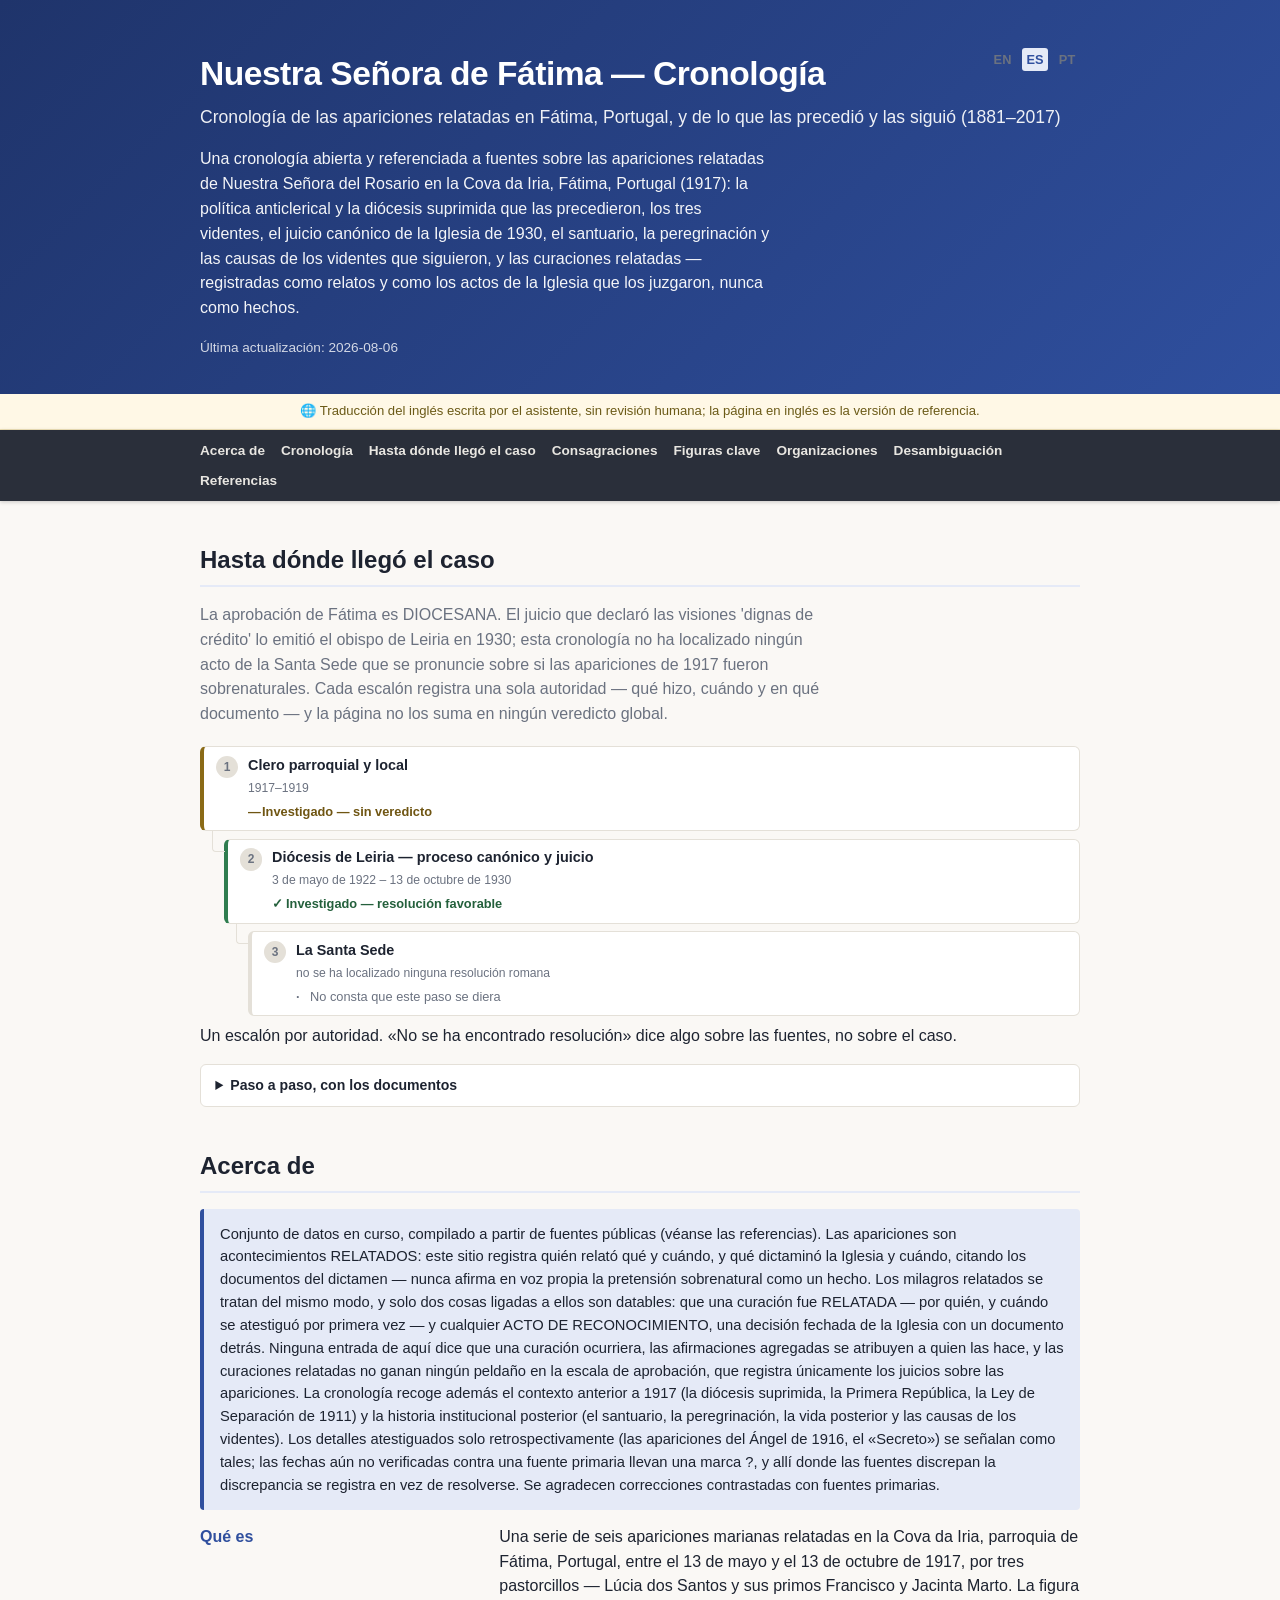
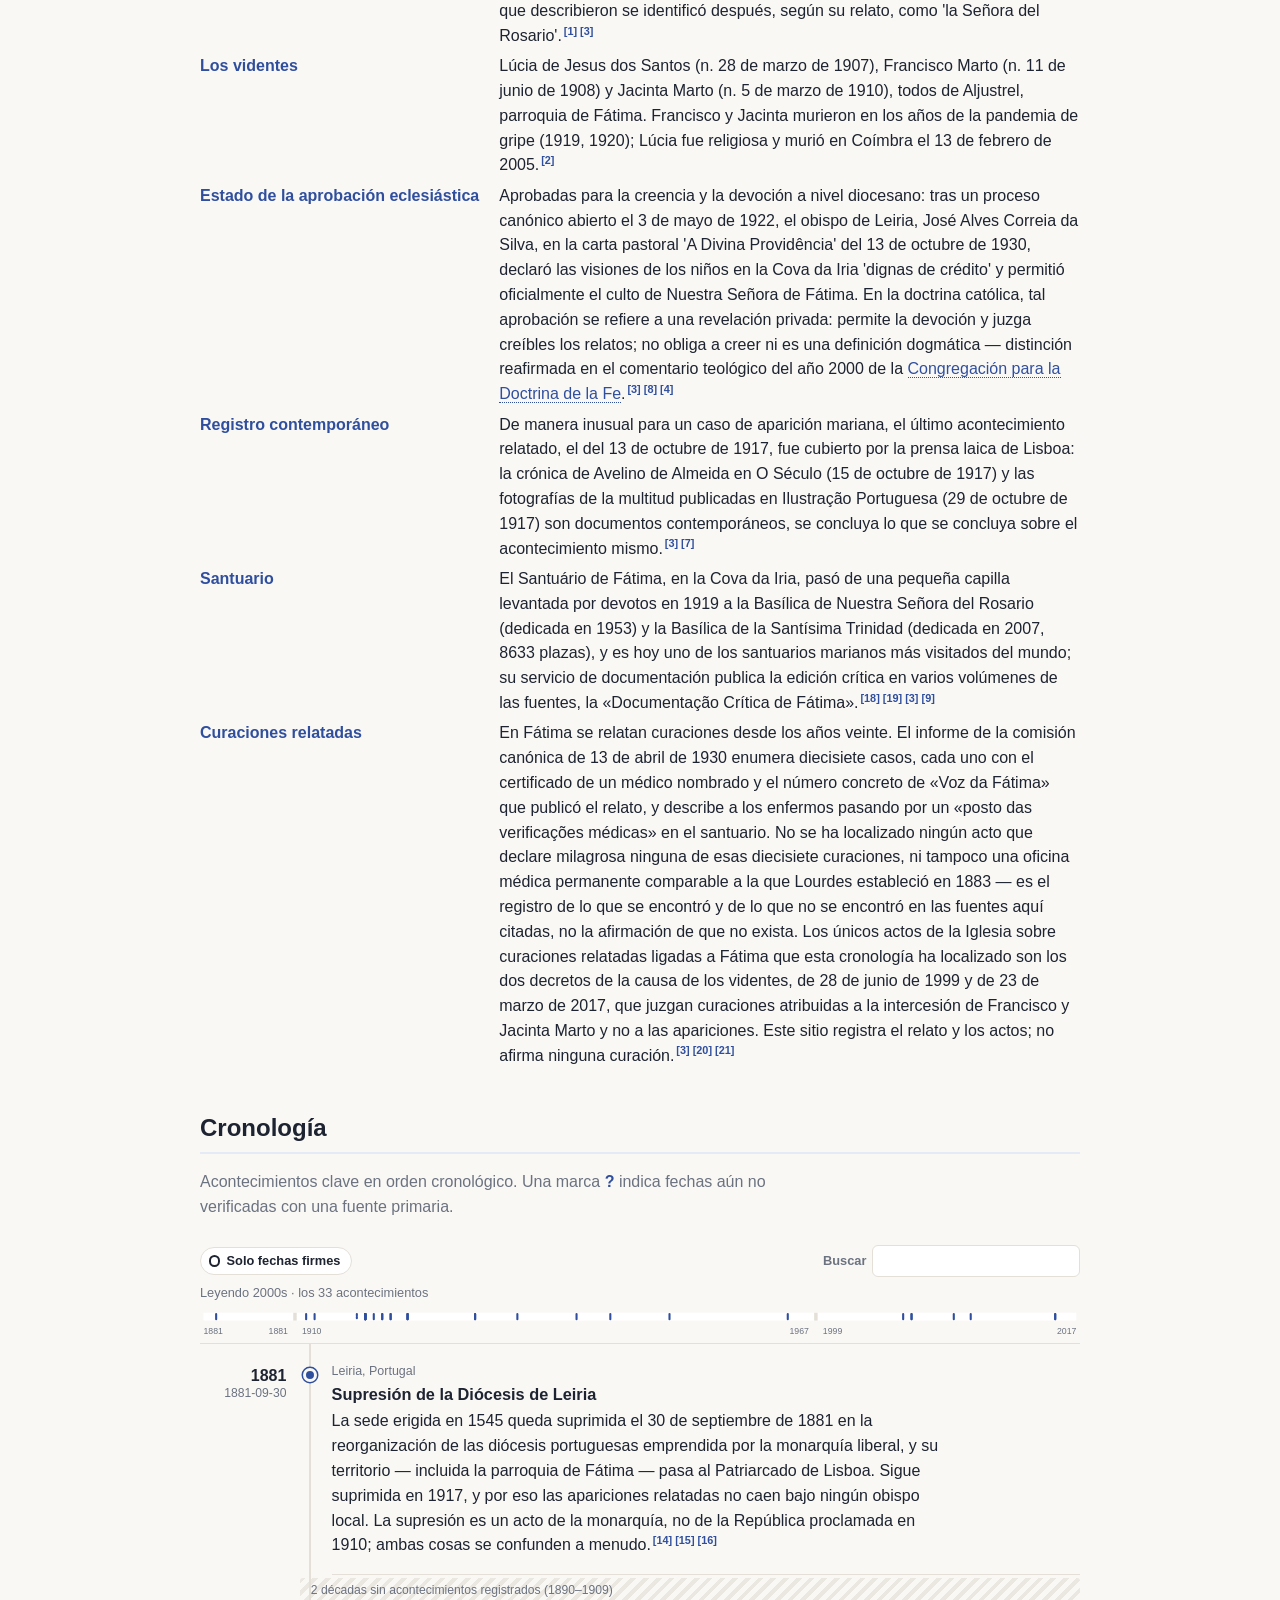
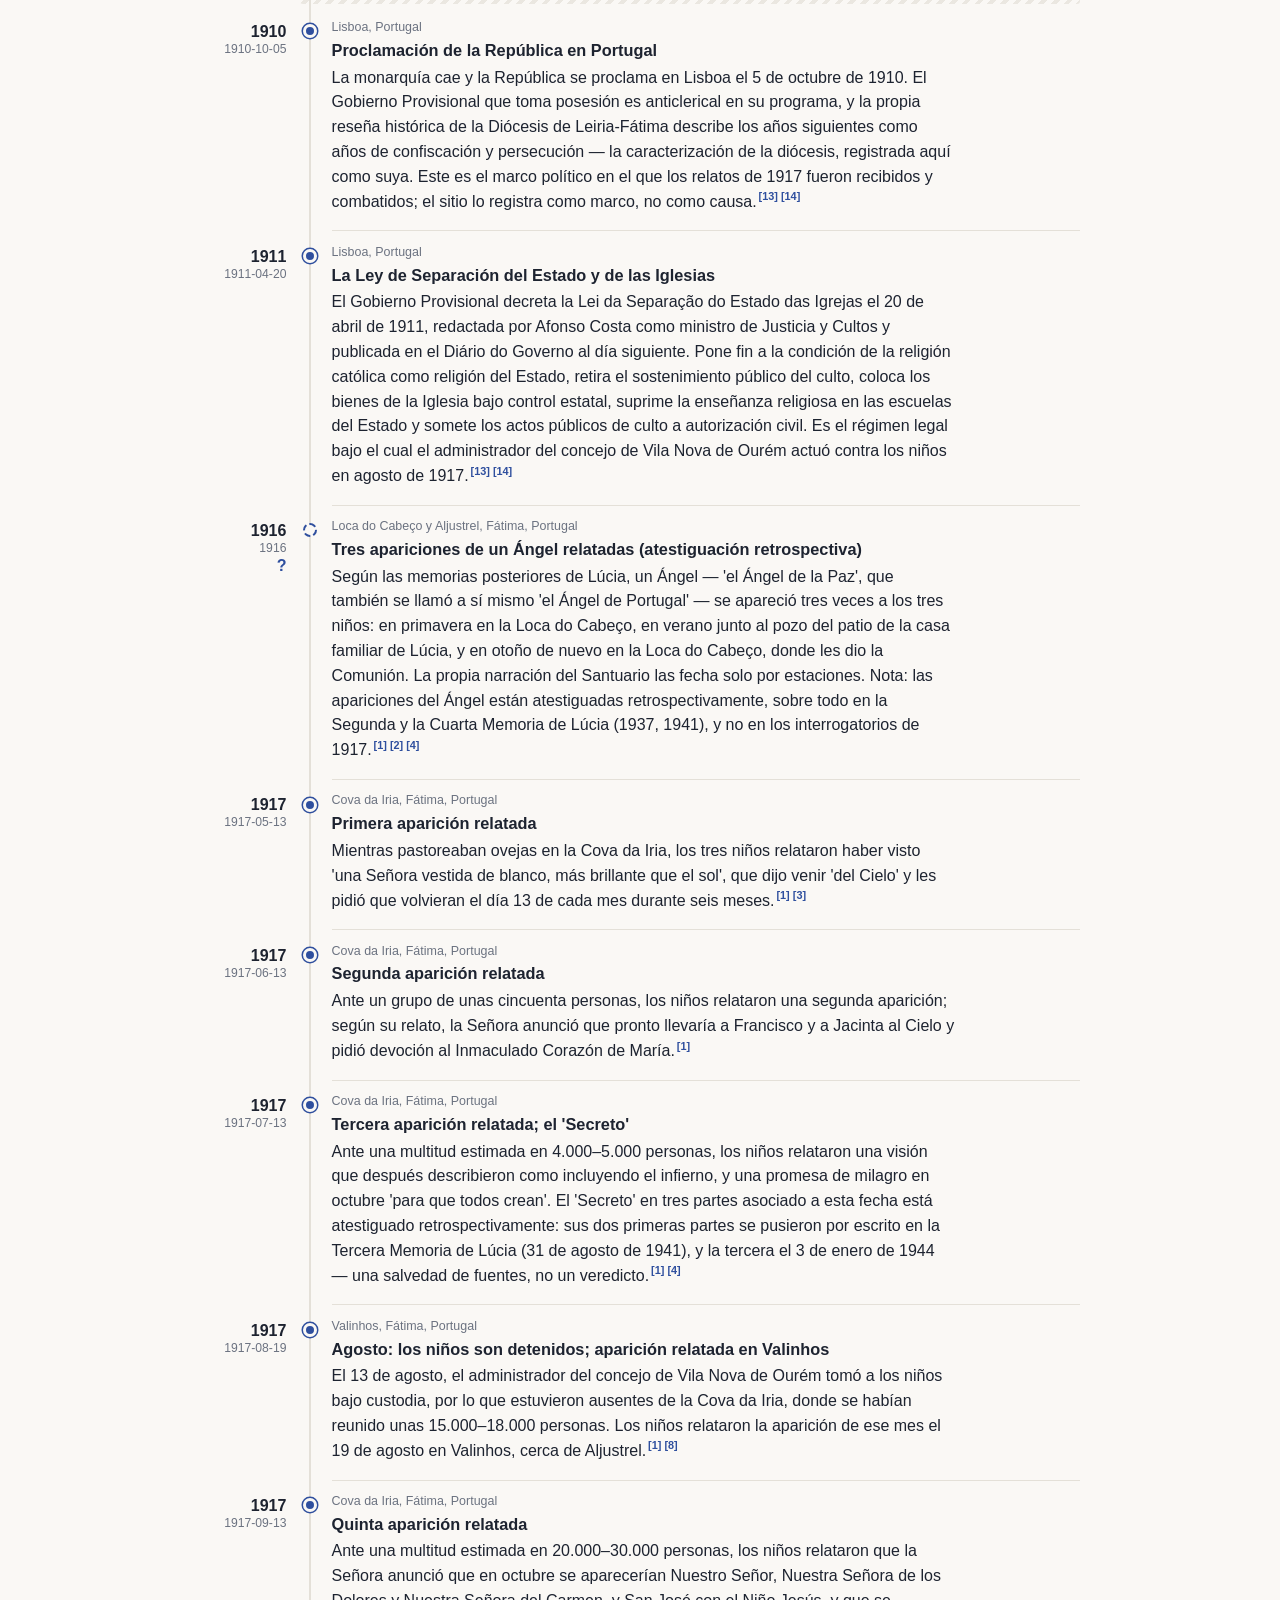
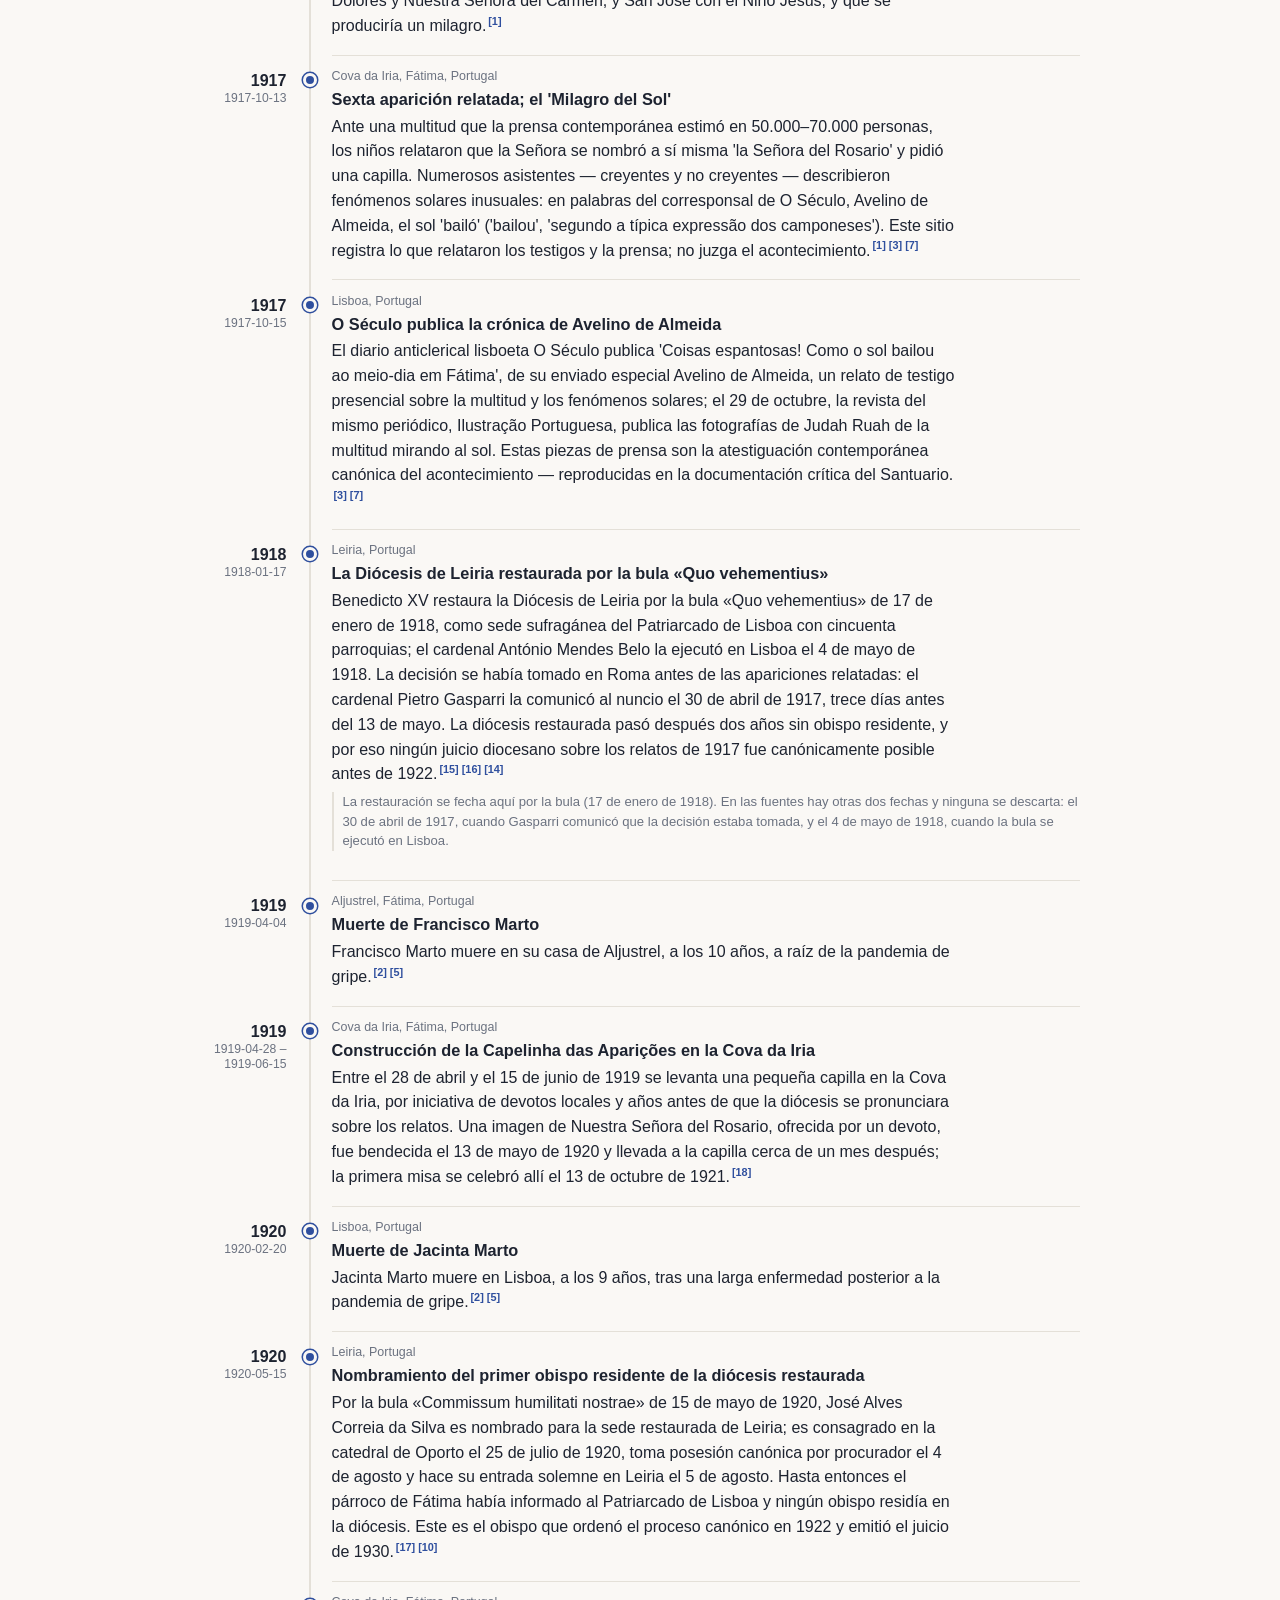
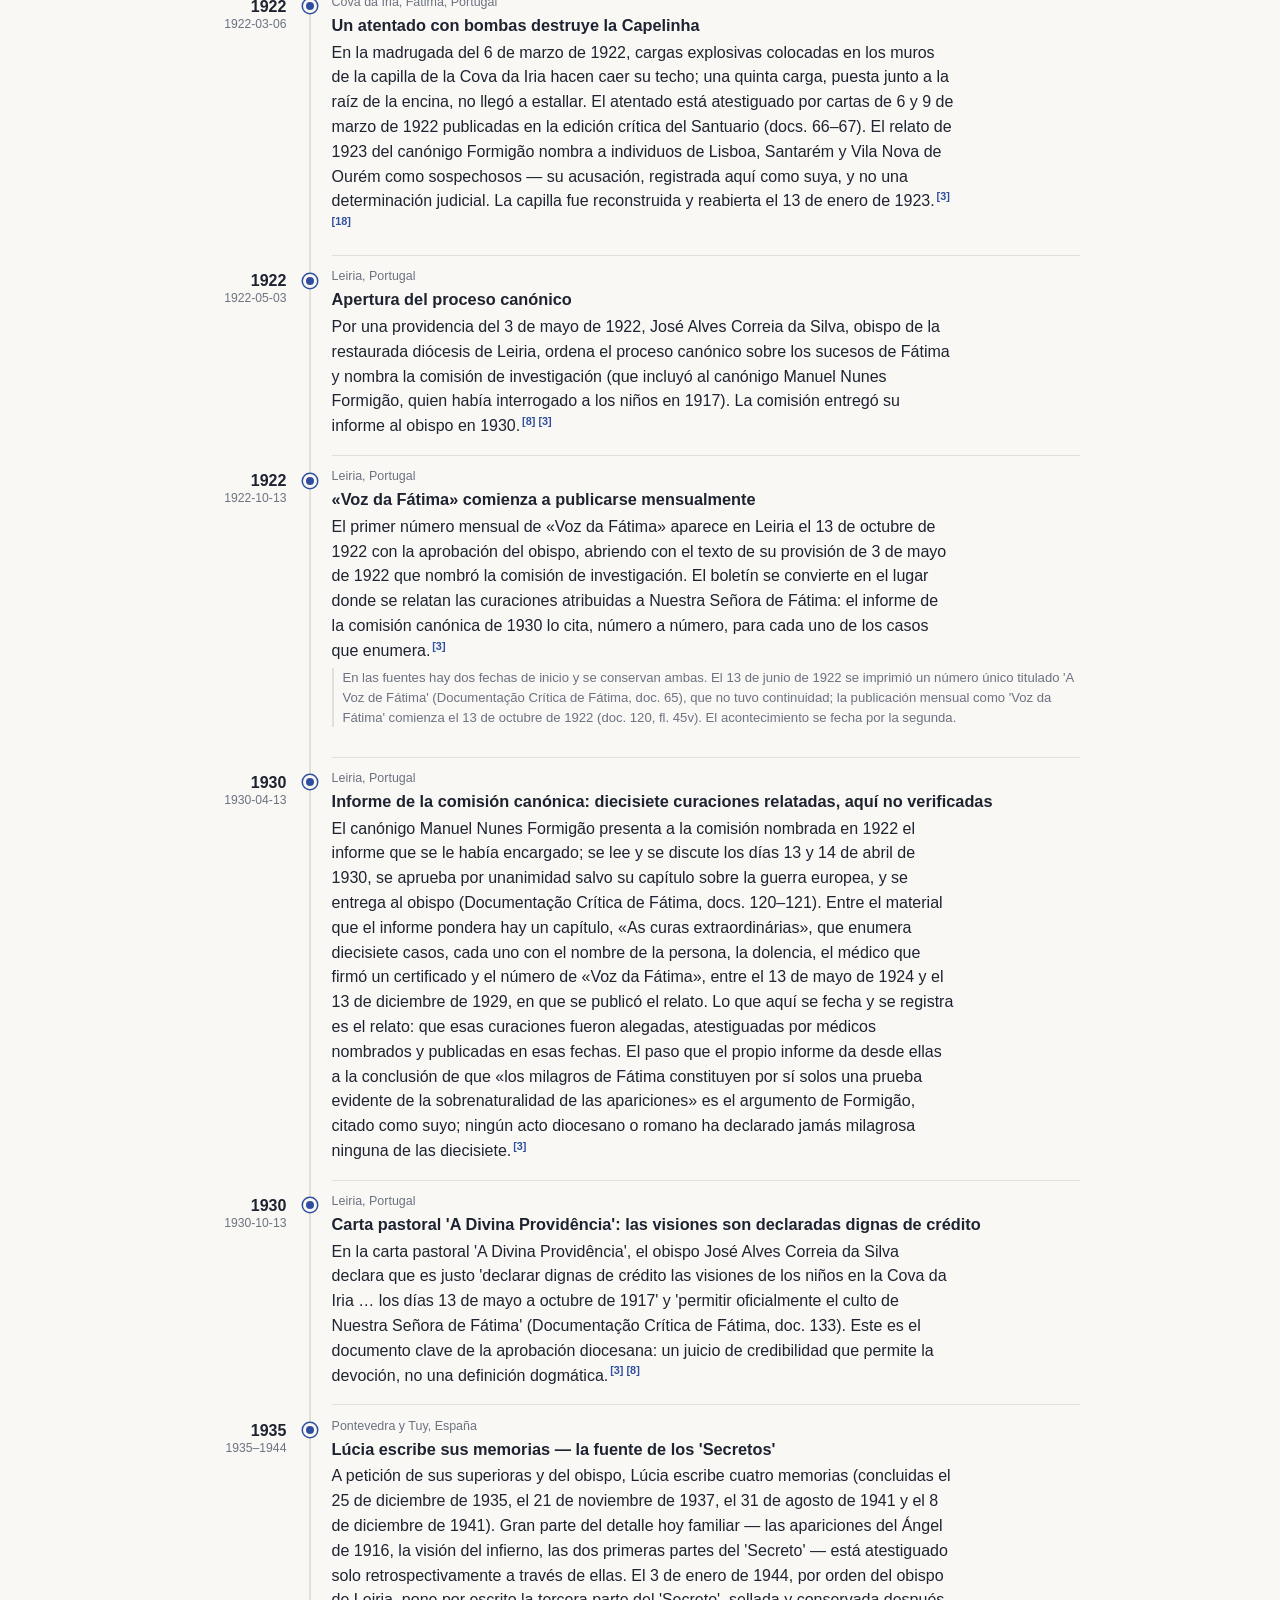
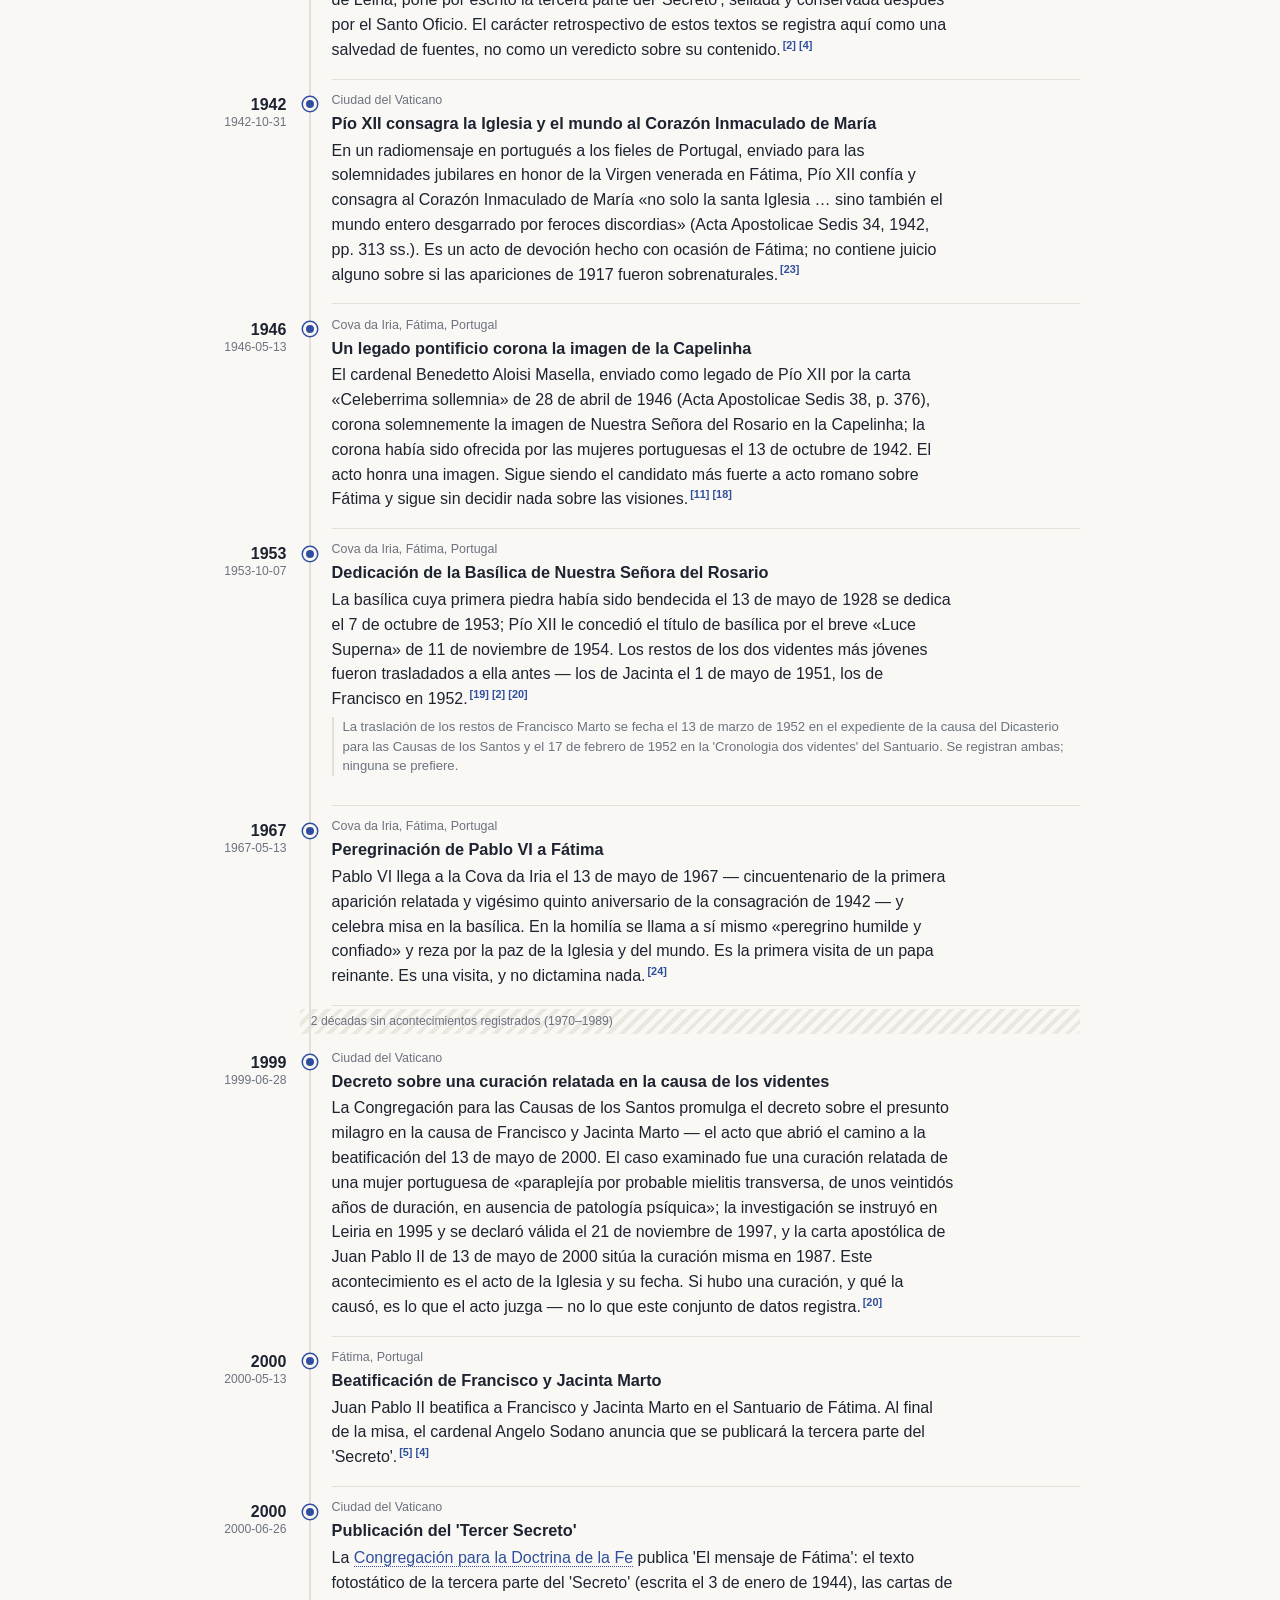
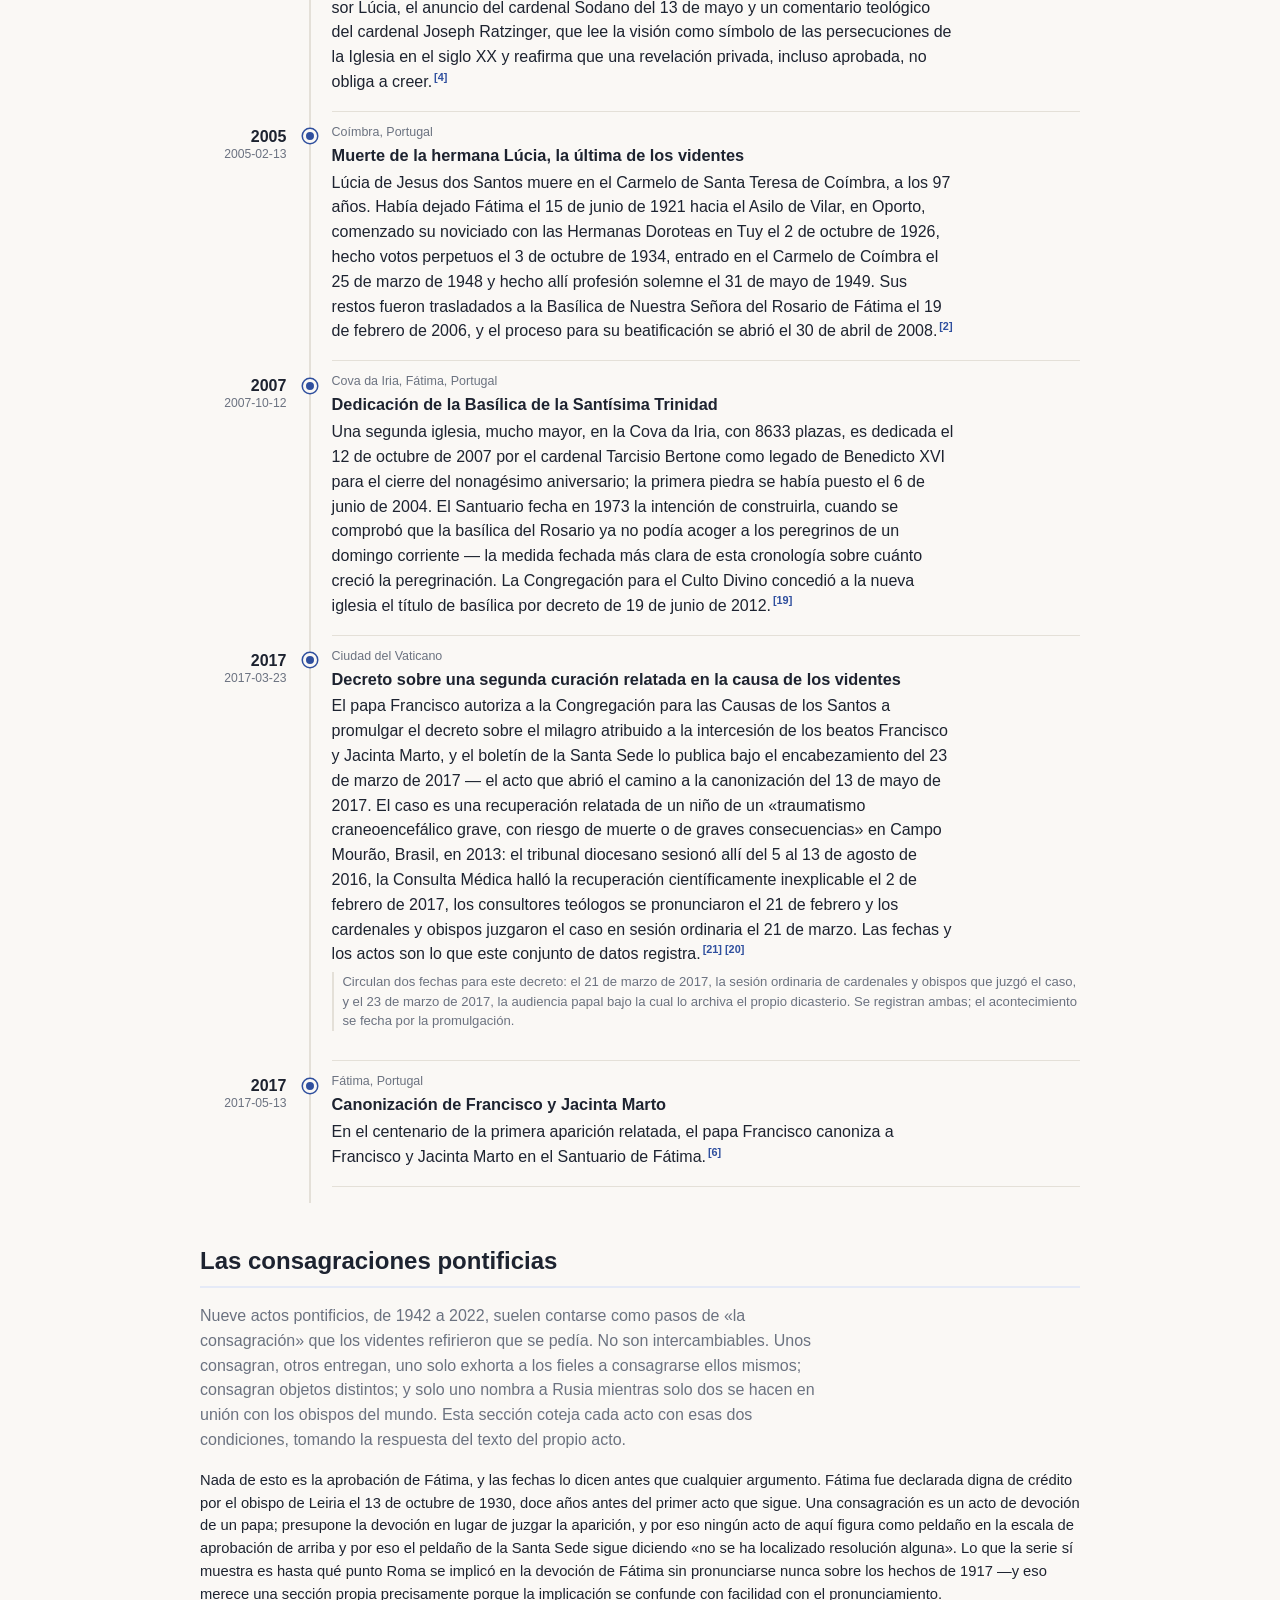
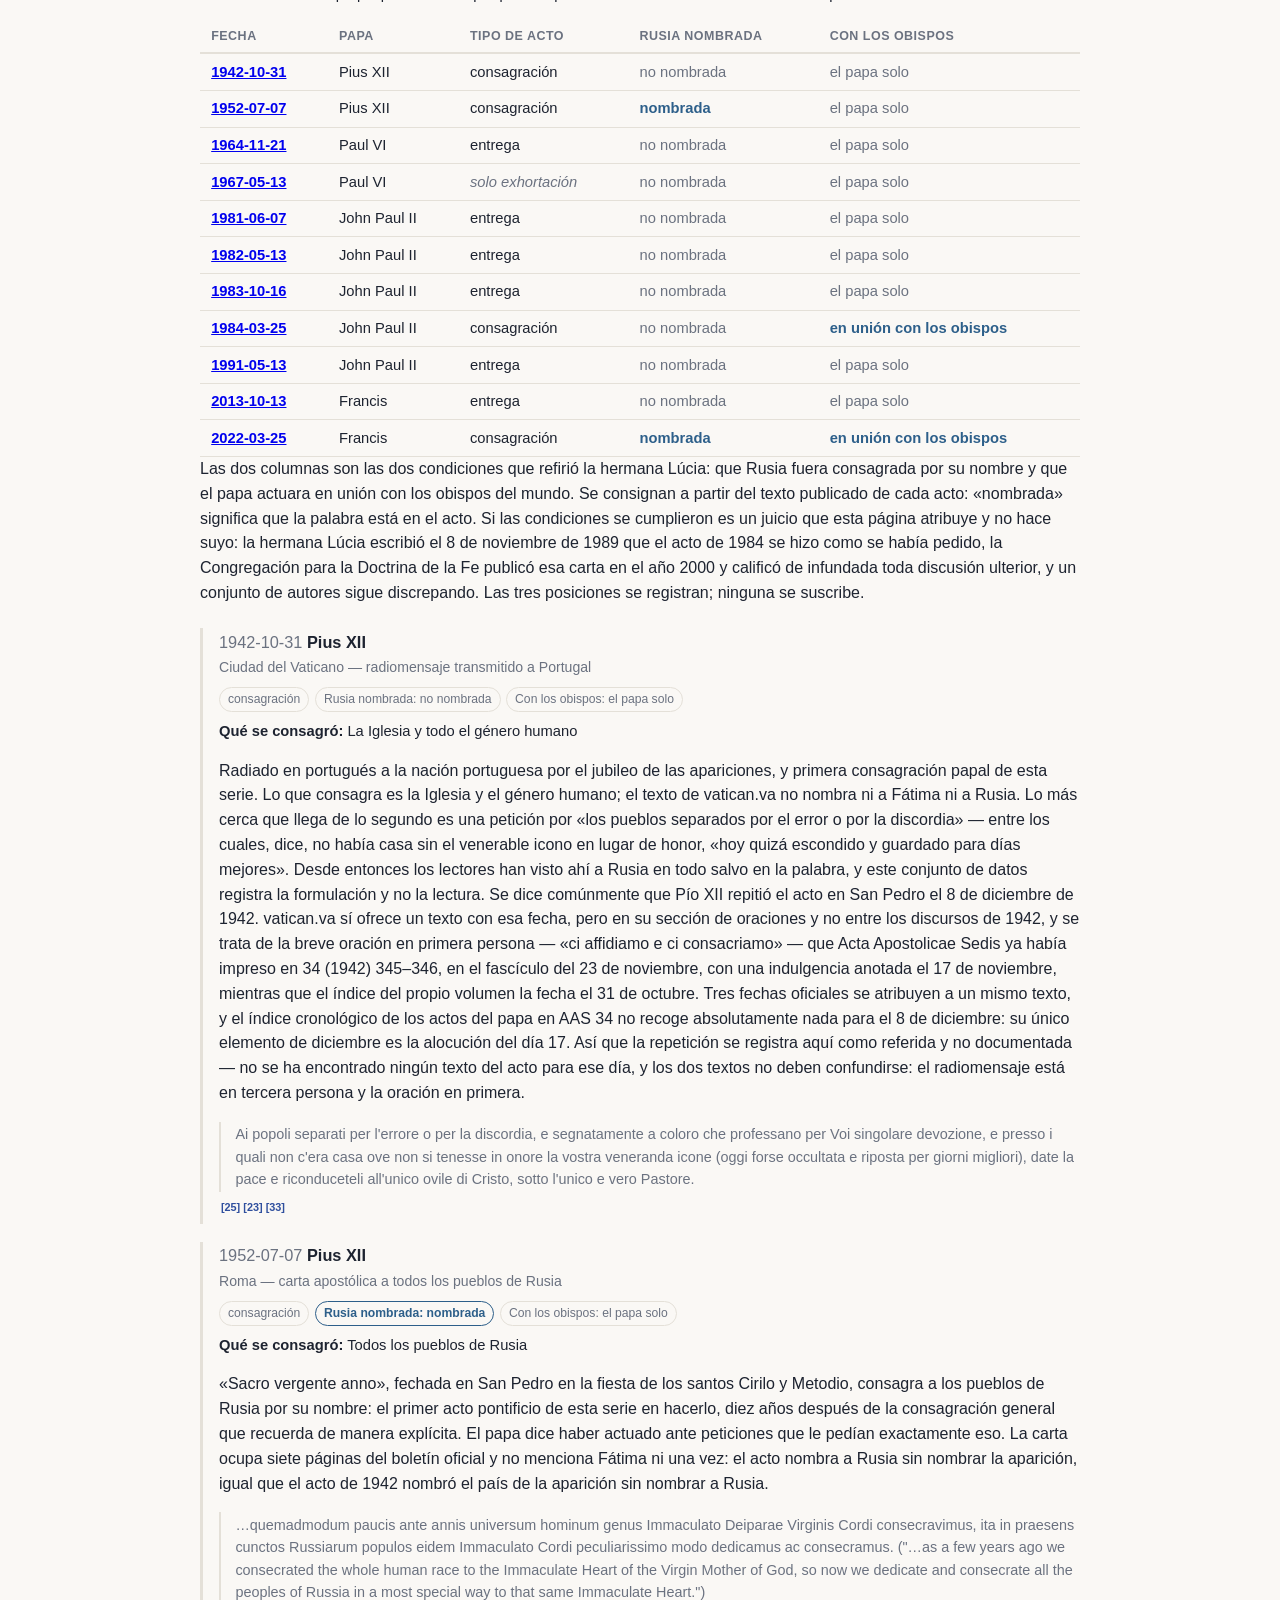
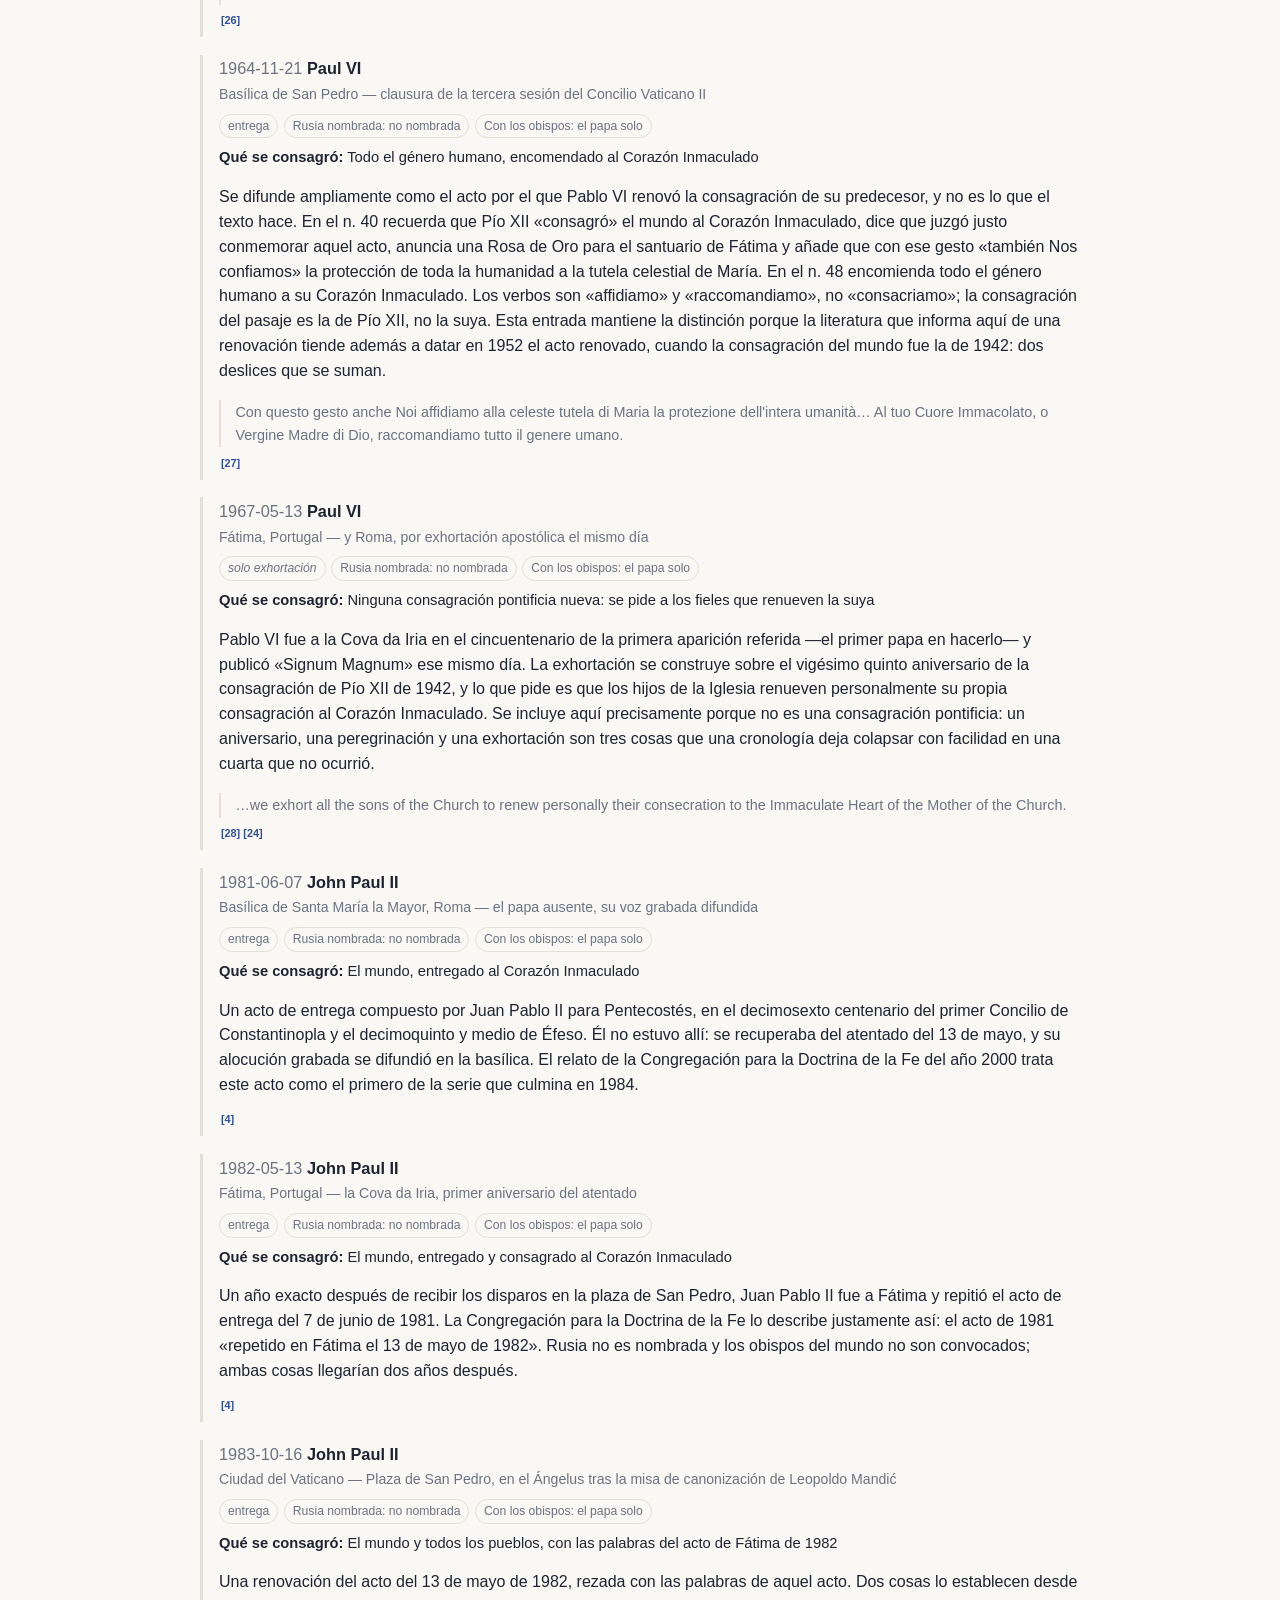
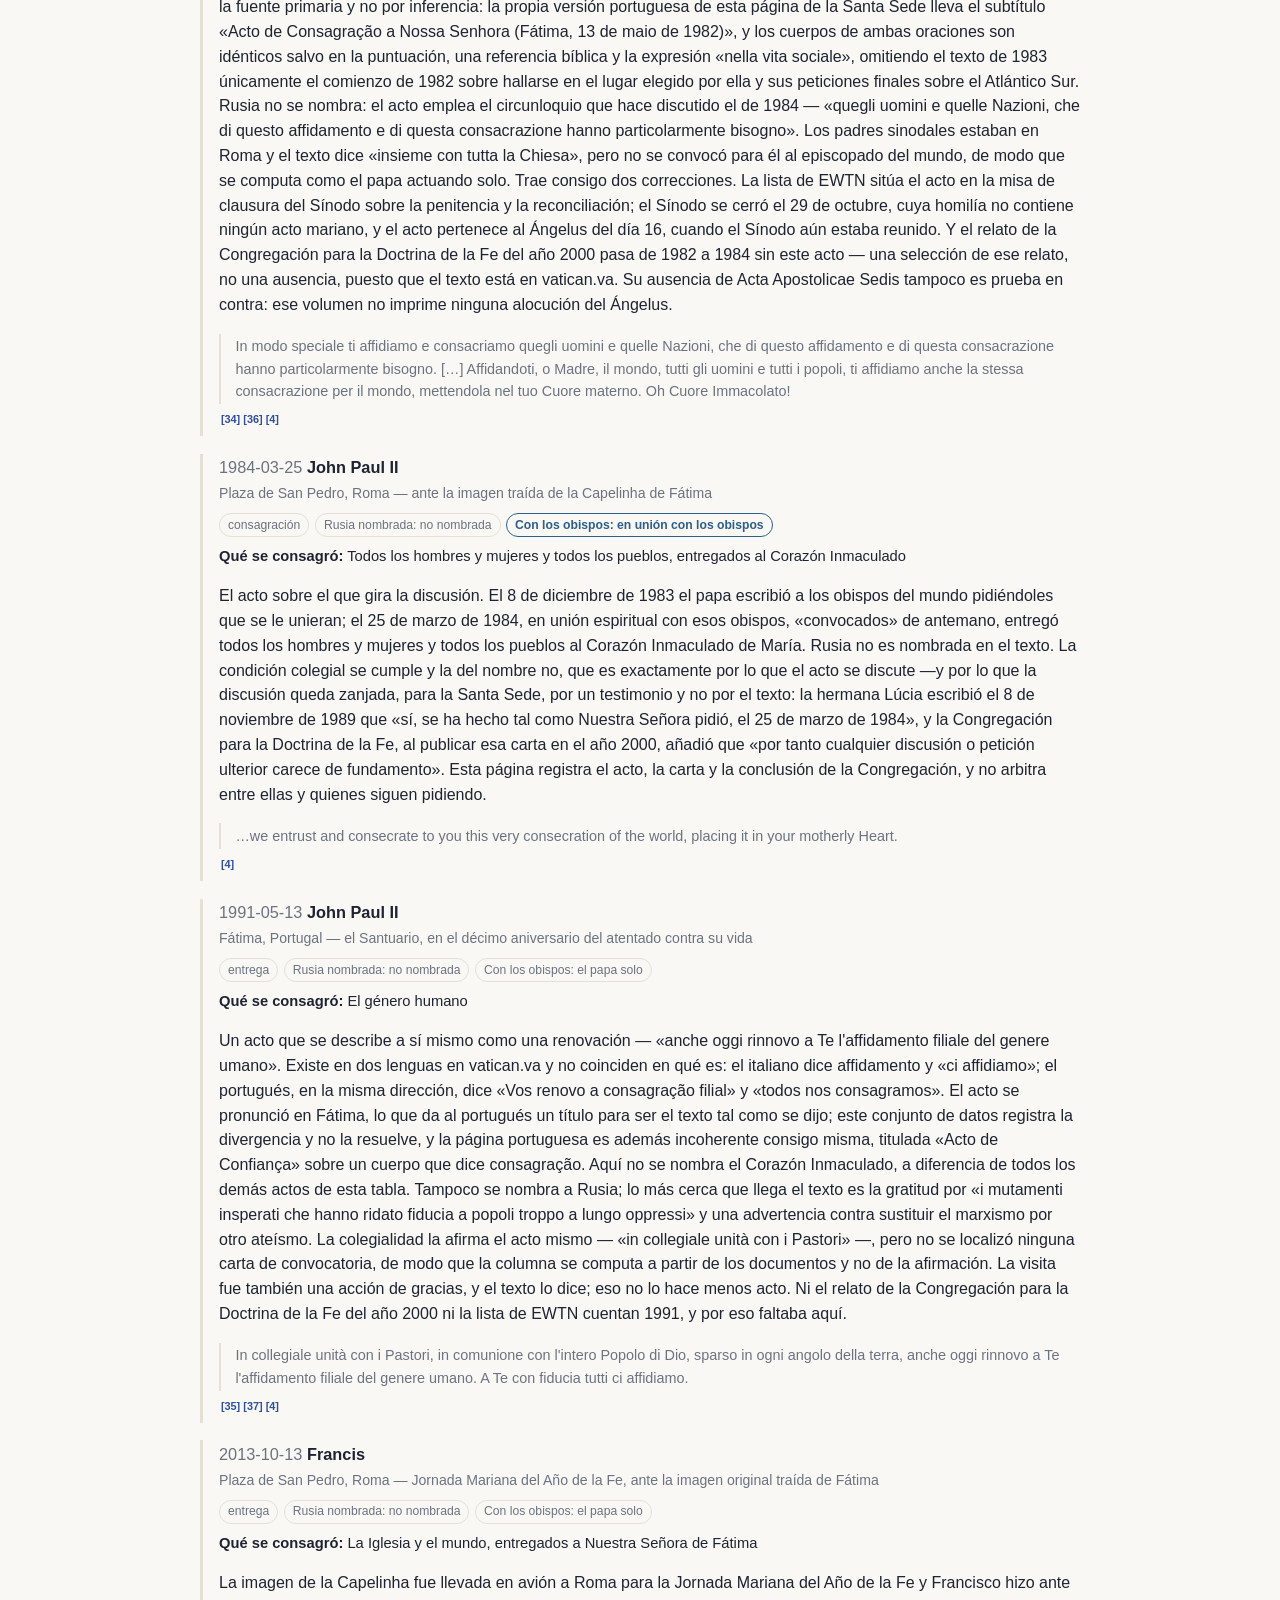
==== commit 9d4f9ee8: "Re-sync the river with core#111: full-width ribbon, lane palette Also picks up the upstreamed number" ====
--- a/docs/es/index.html
+++ b/docs/es/index.html
@@ -203,10 +203,10 @@
           <label class="rv-find">Buscar <input type="search" autocomplete="off"></label>
           <p class="rv-status" aria-live="polite" data-all="los {n} acontecimientos" data-some="{n} de {total} acontecimientos mostrados" data-reading="Leyendo"></p>
         </div>
-        <svg class="rv-ribbon" viewBox="-4 0 520 29" preserveAspectRatio="xMinYMid meet" role="img" aria-label="Vista general de los 33 acontecimientos; los grandes vacíos del registro se dibujan como cortes">
-          <rect class="rv-row" x="0" y="2" width="512" height="9"/><rect class="rv-brk" x="54" y="2" width="4" height="9"><title>2 décadas sin acontecimientos registrados (1890–1909)</title></rect><rect class="rv-brk" x="358" y="2" width="4" height="9"><title>2 décadas sin acontecimientos registrados (1970–1989)</title></rect>
-          <line class="rv-tick rv-l0" data-i="0" x1="7.2" x2="7.2" y1="3.5" y2="9.5"/><line class="rv-tick rv-l0" data-i="1" x1="66.4" x2="66.4" y1="3.5" y2="9.5"/><line class="rv-tick rv-l0" data-i="2" x1="71.2" x2="71.2" y1="3.5" y2="9.5"/><line class="rv-tick rv-l0 rv-u" data-i="3" x1="95.2" x2="95.2" y1="3.5" y2="9.5"/><line class="rv-tick rv-l0" data-i="4" x1="100" x2="100" y1="3.5" y2="9.5"/><line class="rv-tick rv-l0" data-i="5" x1="100" x2="100" y1="3.5" y2="9.5"/><line class="rv-tick rv-l0" data-i="6" x1="100" x2="100" y1="3.5" y2="9.5"/><line class="rv-tick rv-l0" data-i="7" x1="100" x2="100" y1="3.5" y2="9.5"/><line class="rv-tick rv-l0" data-i="8" x1="100" x2="100" y1="3.5" y2="9.5"/><line class="rv-tick rv-l0" data-i="9" x1="100" x2="100" y1="3.5" y2="9.5"/><line class="rv-tick rv-l0" data-i="10" x1="100" x2="100" y1="3.5" y2="9.5"/><line class="rv-tick rv-l0" data-i="11" x1="104.8" x2="104.8" y1="3.5" y2="9.5"/><line class="rv-tick rv-l0" data-i="12" x1="109.6" x2="109.6" y1="3.5" y2="9.5"/><line class="rv-tick rv-l0" data-i="13" x1="109.6" x2="109.6" y1="3.5" y2="9.5"/><line class="rv-tick rv-l0" data-i="14" x1="114.4" x2="114.4" y1="3.5" y2="9.5"/><line class="rv-tick rv-l0" data-i="15" x1="114.4" x2="114.4" y1="3.5" y2="9.5"/><line class="rv-tick rv-l0" data-i="16" x1="124" x2="124" y1="3.5" y2="9.5"/><line class="rv-tick rv-l0" data-i="17" x1="124" x2="124" y1="3.5" y2="9.5"/><line class="rv-tick rv-l0" data-i="18" x1="124" x2="124" y1="3.5" y2="9.5"/><line class="rv-tick rv-l0" data-i="19" x1="162.4" x2="162.4" y1="3.5" y2="9.5"/><line class="rv-tick rv-l0" data-i="20" x1="162.4" x2="162.4" y1="3.5" y2="9.5"/><line class="rv-tick rv-l0" data-i="21" x1="186.4" x2="186.4" y1="3.5" y2="9.5"/><line class="rv-tick rv-l0" data-i="22" x1="220" x2="220" y1="3.5" y2="9.5"/><line class="rv-tick rv-l0" data-i="23" x1="239.2" x2="239.2" y1="3.5" y2="9.5"/><line class="rv-tick rv-l0" data-i="24" x1="272.8" x2="272.8" y1="3.5" y2="9.5"/><line class="rv-tick rv-l0" data-i="25" x1="340" x2="340" y1="3.5" y2="9.5"/><line class="rv-tick rv-l0" data-i="26" x1="413.6" x2="413.6" y1="3.5" y2="9.5"/><line class="rv-tick rv-l0" data-i="27" x1="418.4" x2="418.4" y1="3.5" y2="9.5"/><line class="rv-tick rv-l0" data-i="28" x1="418.4" x2="418.4" y1="3.5" y2="9.5"/><line class="rv-tick rv-l0" data-i="29" x1="442.4" x2="442.4" y1="3.5" y2="9.5"/><line class="rv-tick rv-l0" data-i="30" x1="452" x2="452" y1="3.5" y2="9.5"/><line class="rv-tick rv-l0" data-i="31" x1="500" x2="500" y1="3.5" y2="9.5"/><line class="rv-tick rv-l0" data-i="32" x1="500" x2="500" y1="3.5" y2="9.5"/>
-          <text class="rv-axis" x="0" y="26" text-anchor="start">1881</text><text class="rv-axis" x="64" y="26" text-anchor="start">1910</text><text class="rv-axis" x="352" y="26" text-anchor="end">1967</text><text class="rv-axis" x="368" y="26" text-anchor="start">1999</text><text class="rv-axis" x="512" y="26" text-anchor="end">2017</text><rect class="rv-win" x="0" y="0" width="0" height="13"/>
+        <svg class="rv-ribbon" viewBox="-4 0 1008 29" preserveAspectRatio="xMinYMid meet" role="img" aria-label="Vista general de los 33 acontecimientos; los grandes vacíos del registro se dibujan como cortes">
+          <rect class="rv-row" x="0" y="2" width="1000" height="9"/><rect class="rv-brk" x="102.8" y="2" width="4" height="9"><title>2 décadas sin acontecimientos registrados (1890–1909)</title></rect><rect class="rv-brk" x="699.6" y="2" width="4" height="9"><title>2 décadas sin acontecimientos registrados (1970–1989)</title></rect>
+          <line class="rv-tick rv-l0" data-i="0" x1="14.5" x2="14.5" y1="3.5" y2="9.5"/><line class="rv-tick rv-l0" data-i="1" x1="117.6" x2="117.6" y1="3.5" y2="9.5"/><line class="rv-tick rv-l0" data-i="2" x1="127.3" x2="127.3" y1="3.5" y2="9.5"/><line class="rv-tick rv-l0 rv-u" data-i="3" x1="175.7" x2="175.7" y1="3.5" y2="9.5"/><line class="rv-tick rv-l0" data-i="4" x1="185.4" x2="185.4" y1="3.5" y2="9.5"/><line class="rv-tick rv-l0" data-i="5" x1="185.4" x2="185.4" y1="3.5" y2="9.5"/><line class="rv-tick rv-l0" data-i="6" x1="185.4" x2="185.4" y1="3.5" y2="9.5"/><line class="rv-tick rv-l0" data-i="7" x1="185.4" x2="185.4" y1="3.5" y2="9.5"/><line class="rv-tick rv-l0" data-i="8" x1="185.4" x2="185.4" y1="3.5" y2="9.5"/><line class="rv-tick rv-l0" data-i="9" x1="185.4" x2="185.4" y1="3.5" y2="9.5"/><line class="rv-tick rv-l0" data-i="10" x1="185.4" x2="185.4" y1="3.5" y2="9.5"/><line class="rv-tick rv-l0" data-i="11" x1="195.1" x2="195.1" y1="3.5" y2="9.5"/><line class="rv-tick rv-l0" data-i="12" x1="204.8" x2="204.8" y1="3.5" y2="9.5"/><line class="rv-tick rv-l0" data-i="13" x1="204.8" x2="204.8" y1="3.5" y2="9.5"/><line class="rv-tick rv-l0" data-i="14" x1="214.4" x2="214.4" y1="3.5" y2="9.5"/><line class="rv-tick rv-l0" data-i="15" x1="214.4" x2="214.4" y1="3.5" y2="9.5"/><line class="rv-tick rv-l0" data-i="16" x1="233.8" x2="233.8" y1="3.5" y2="9.5"/><line class="rv-tick rv-l0" data-i="17" x1="233.8" x2="233.8" y1="3.5" y2="9.5"/><line class="rv-tick rv-l0" data-i="18" x1="233.8" x2="233.8" y1="3.5" y2="9.5"/><line class="rv-tick rv-l0" data-i="19" x1="311.2" x2="311.2" y1="3.5" y2="9.5"/><line class="rv-tick rv-l0" data-i="20" x1="311.2" x2="311.2" y1="3.5" y2="9.5"/><line class="rv-tick rv-l0" data-i="21" x1="359.6" x2="359.6" y1="3.5" y2="9.5"/><line class="rv-tick rv-l0" data-i="22" x1="427.4" x2="427.4" y1="3.5" y2="9.5"/><line class="rv-tick rv-l0" data-i="23" x1="466.1" x2="466.1" y1="3.5" y2="9.5"/><line class="rv-tick rv-l0" data-i="24" x1="533.9" x2="533.9" y1="3.5" y2="9.5"/><line class="rv-tick rv-l0" data-i="25" x1="669.4" x2="669.4" y1="3.5" y2="9.5"/><line class="rv-tick rv-l0" data-i="26" x1="801.6" x2="801.6" y1="3.5" y2="9.5"/><line class="rv-tick rv-l0" data-i="27" x1="811.2" x2="811.2" y1="3.5" y2="9.5"/><line class="rv-tick rv-l0" data-i="28" x1="811.2" x2="811.2" y1="3.5" y2="9.5"/><line class="rv-tick rv-l0" data-i="29" x1="859.6" x2="859.6" y1="3.5" y2="9.5"/><line class="rv-tick rv-l0" data-i="30" x1="879" x2="879" y1="3.5" y2="9.5"/><line class="rv-tick rv-l0" data-i="31" x1="975.8" x2="975.8" y1="3.5" y2="9.5"/><line class="rv-tick rv-l0" data-i="32" x1="975.8" x2="975.8" y1="3.5" y2="9.5"/>
+          <text class="rv-axis" x="0" y="26" text-anchor="start">1881</text><text class="rv-axis" x="96.8" y="26" text-anchor="end">1881</text><text class="rv-axis" x="112.8" y="26" text-anchor="start">1910</text><text class="rv-axis" x="693.6" y="26" text-anchor="end">1967</text><text class="rv-axis" x="709.6" y="26" text-anchor="start">1999</text><text class="rv-axis" x="1000" y="26" text-anchor="end">2017</text><rect class="rv-win" x="0" y="0" width="0" height="13"/>
         </svg>
       </div>
       <ol class="rv-list" style="--lanes:1">
--- a/docs/styles.css
+++ b/docs/styles.css
@@ -597,18 +597,21 @@
 
 /* ---------------------------------------------------------------------------
    Time river (core#108): the chronology as lane tracks, opt-in with
-   meta.layout "river". Lane 0 is the site accent; the others are fixed hues
-   chosen to stay apart from each other and readable on the light ground.
+   meta.layout "river". A single-track river takes the site accent. With a
+   lane taxonomy (.rv-lanes) every lane takes a fixed hue from one palette,
+   chosen to stay apart from each other and readable on the light ground; a
+   site accent could otherwise land next to one of them (rcc: rose on rose).
    --------------------------------------------------------------------------- */
 .river { --rv-tw: 20px; --rv-yw: 5.6rem; --rv-top: 2.6rem; }
 .rv-l0 { --c: var(--accent); }
+.rv-lanes .rv-l0 { --c: #4338a0; }
 .rv-l1 { --c: #13776d; }
 .rv-l2 { --c: #a8620f; }
-.rv-l3 { --c: #b03a5b; }
-.rv-l4 { --c: #3f6ea8; }
-.rv-l5 { --c: #6b7a1f; }
-.rv-l6 { --c: #7d3c98; }
-.rv-l7 { --c: #8a5a44; }
+.rv-l3 { --c: #b0306a; }
+.rv-l4 { --c: #2f7fb5; }
+.rv-l5 { --c: #5e7a1a; }
+.rv-l6 { --c: #8a5a44; }
+.rv-l7 { --c: #555f6d; }
 .rv-bar { background: var(--bg); padding: .6rem 0 .4rem; border-bottom: 1px solid var(--line); display: grid; gap: .5rem; z-index: 5; }
 @media (min-width: 700px) and (min-height: 640px) { .rv-bar { position: sticky; top: var(--rv-top); } }
 .rv-controls { display: flex; flex-wrap: wrap; gap: .4rem .5rem; align-items: center; }
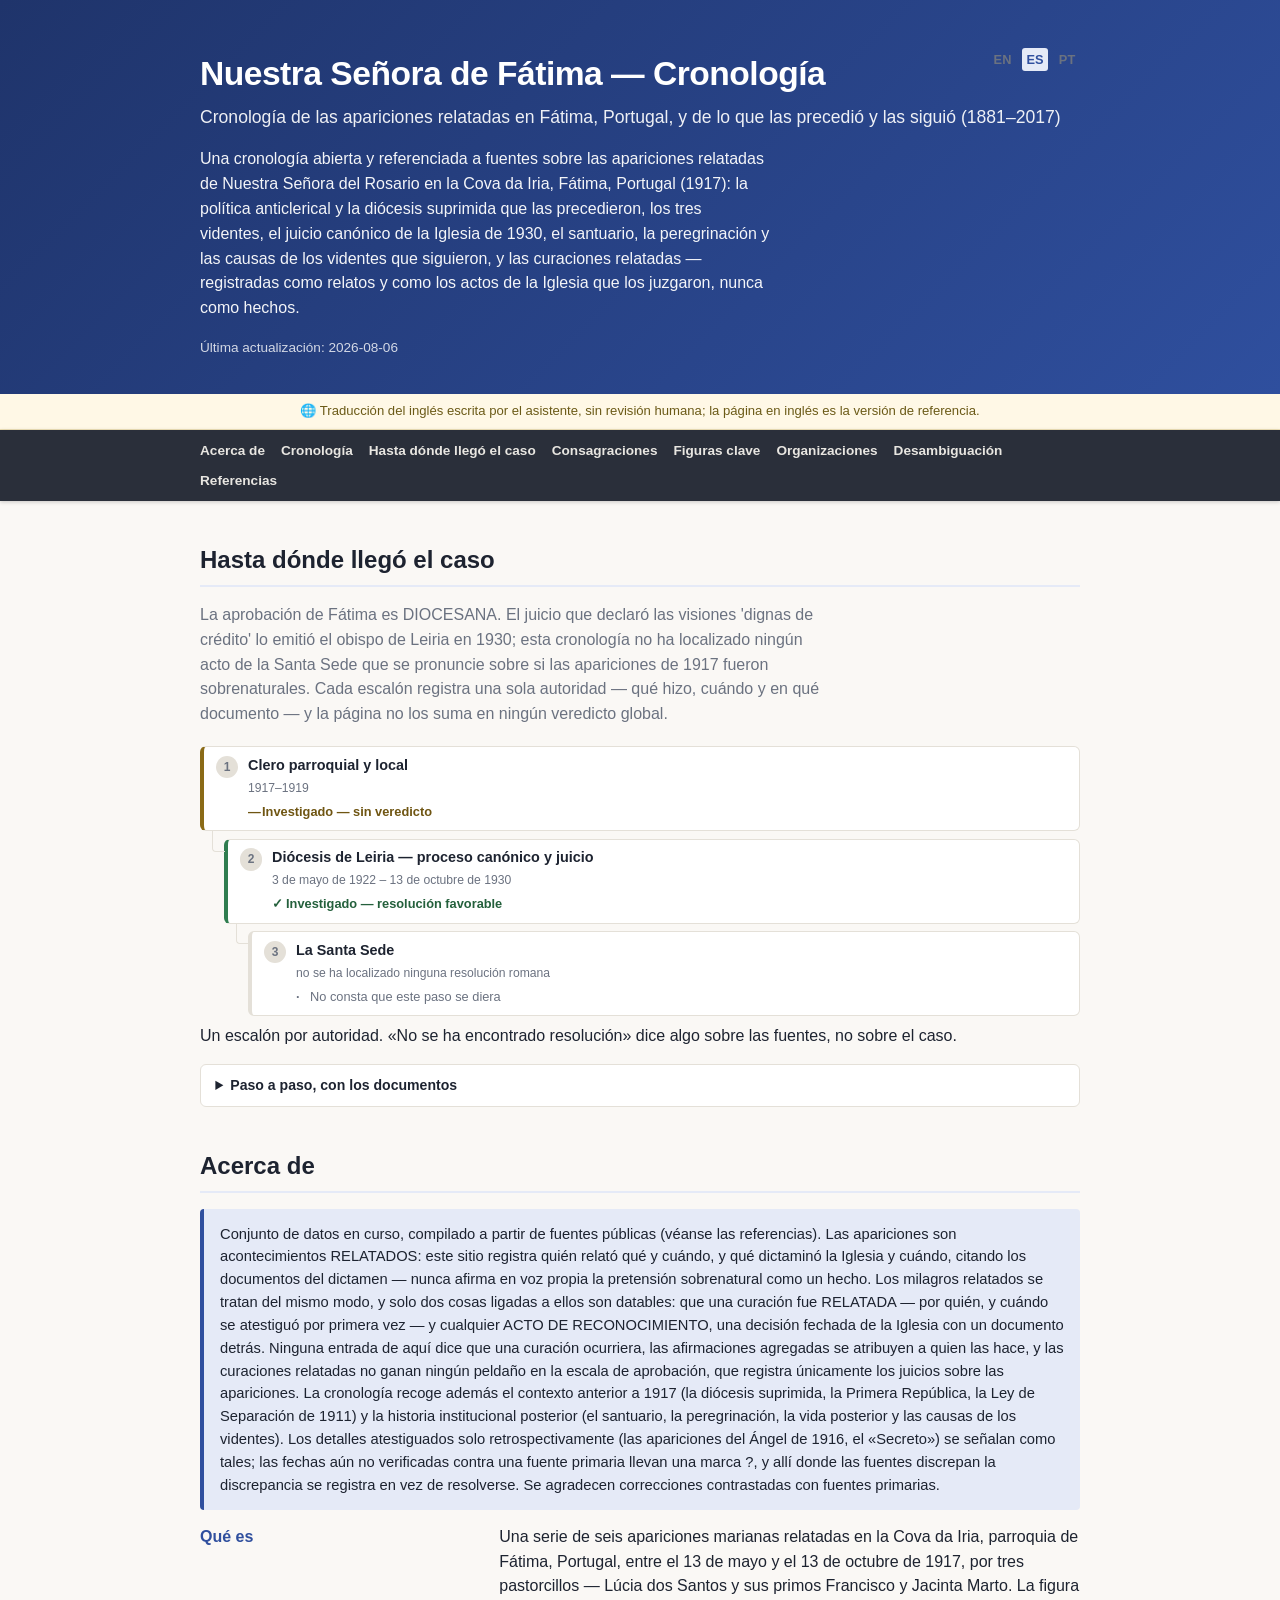
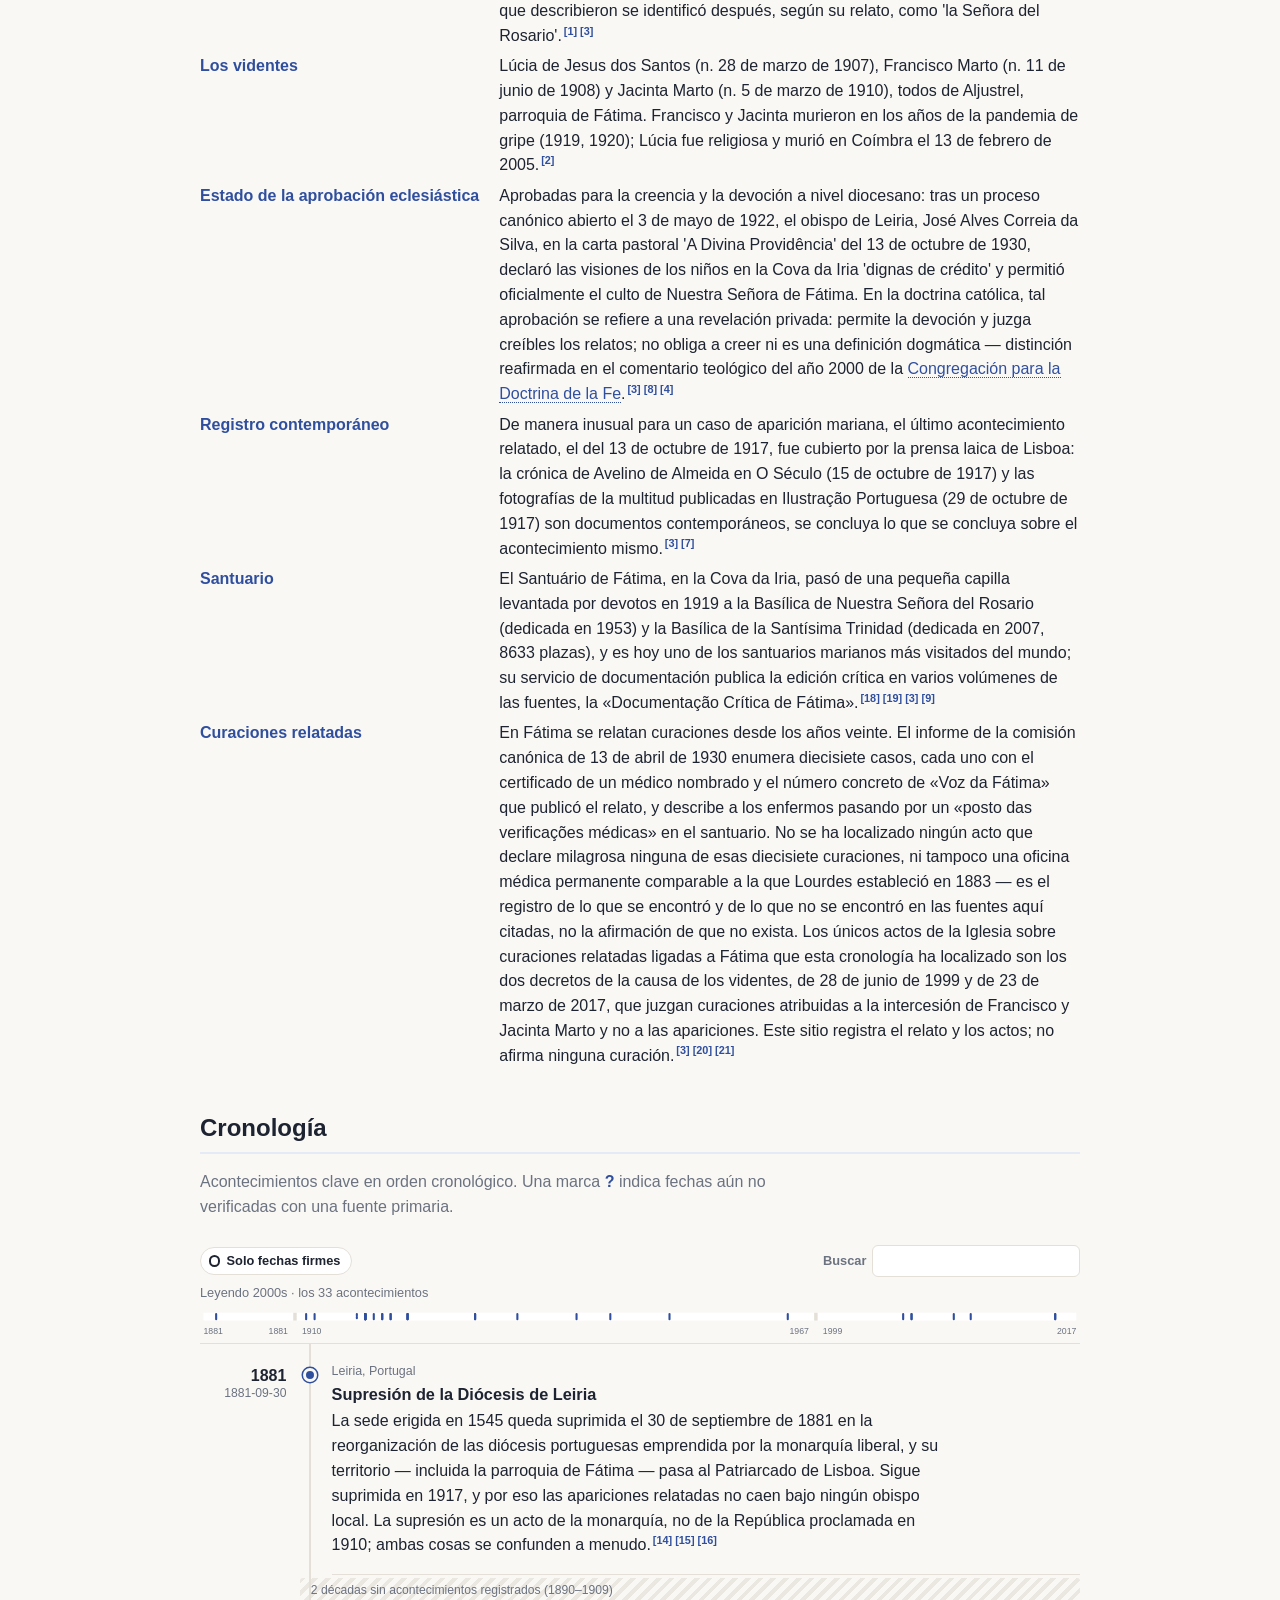
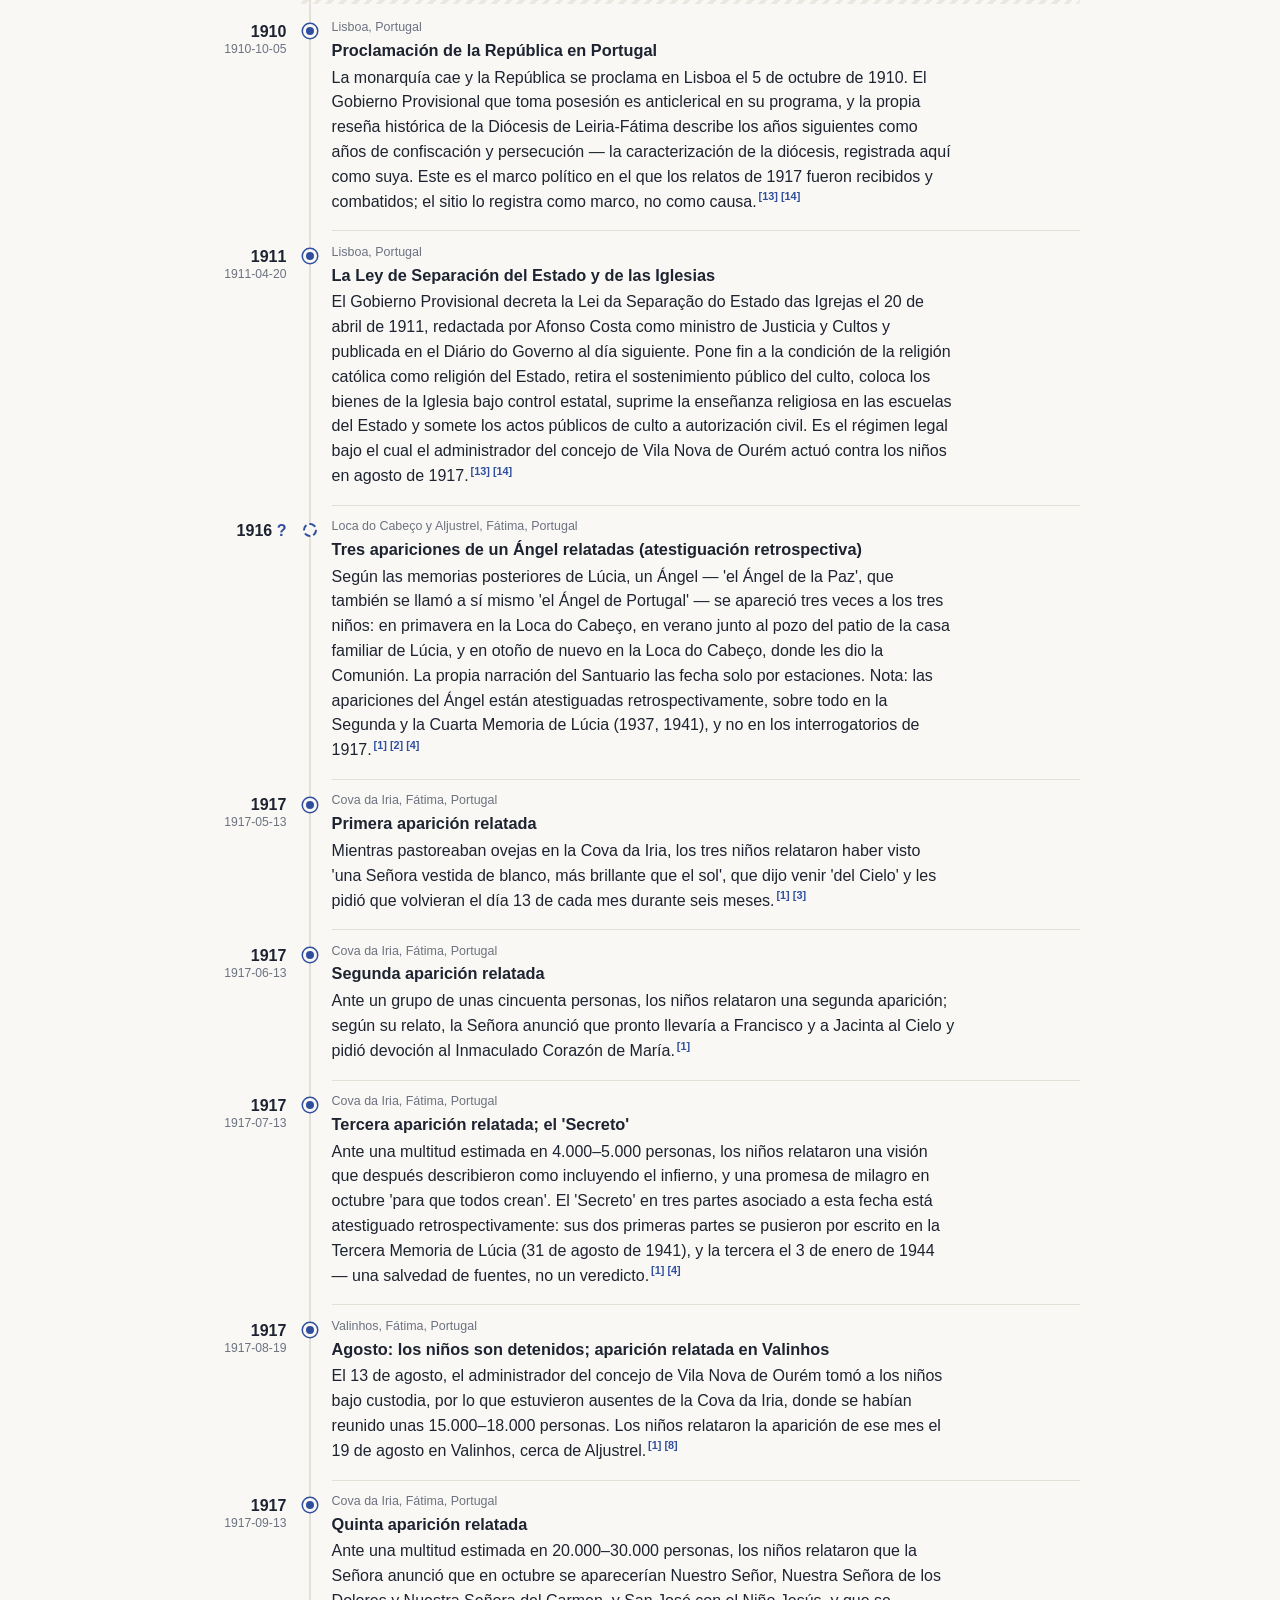
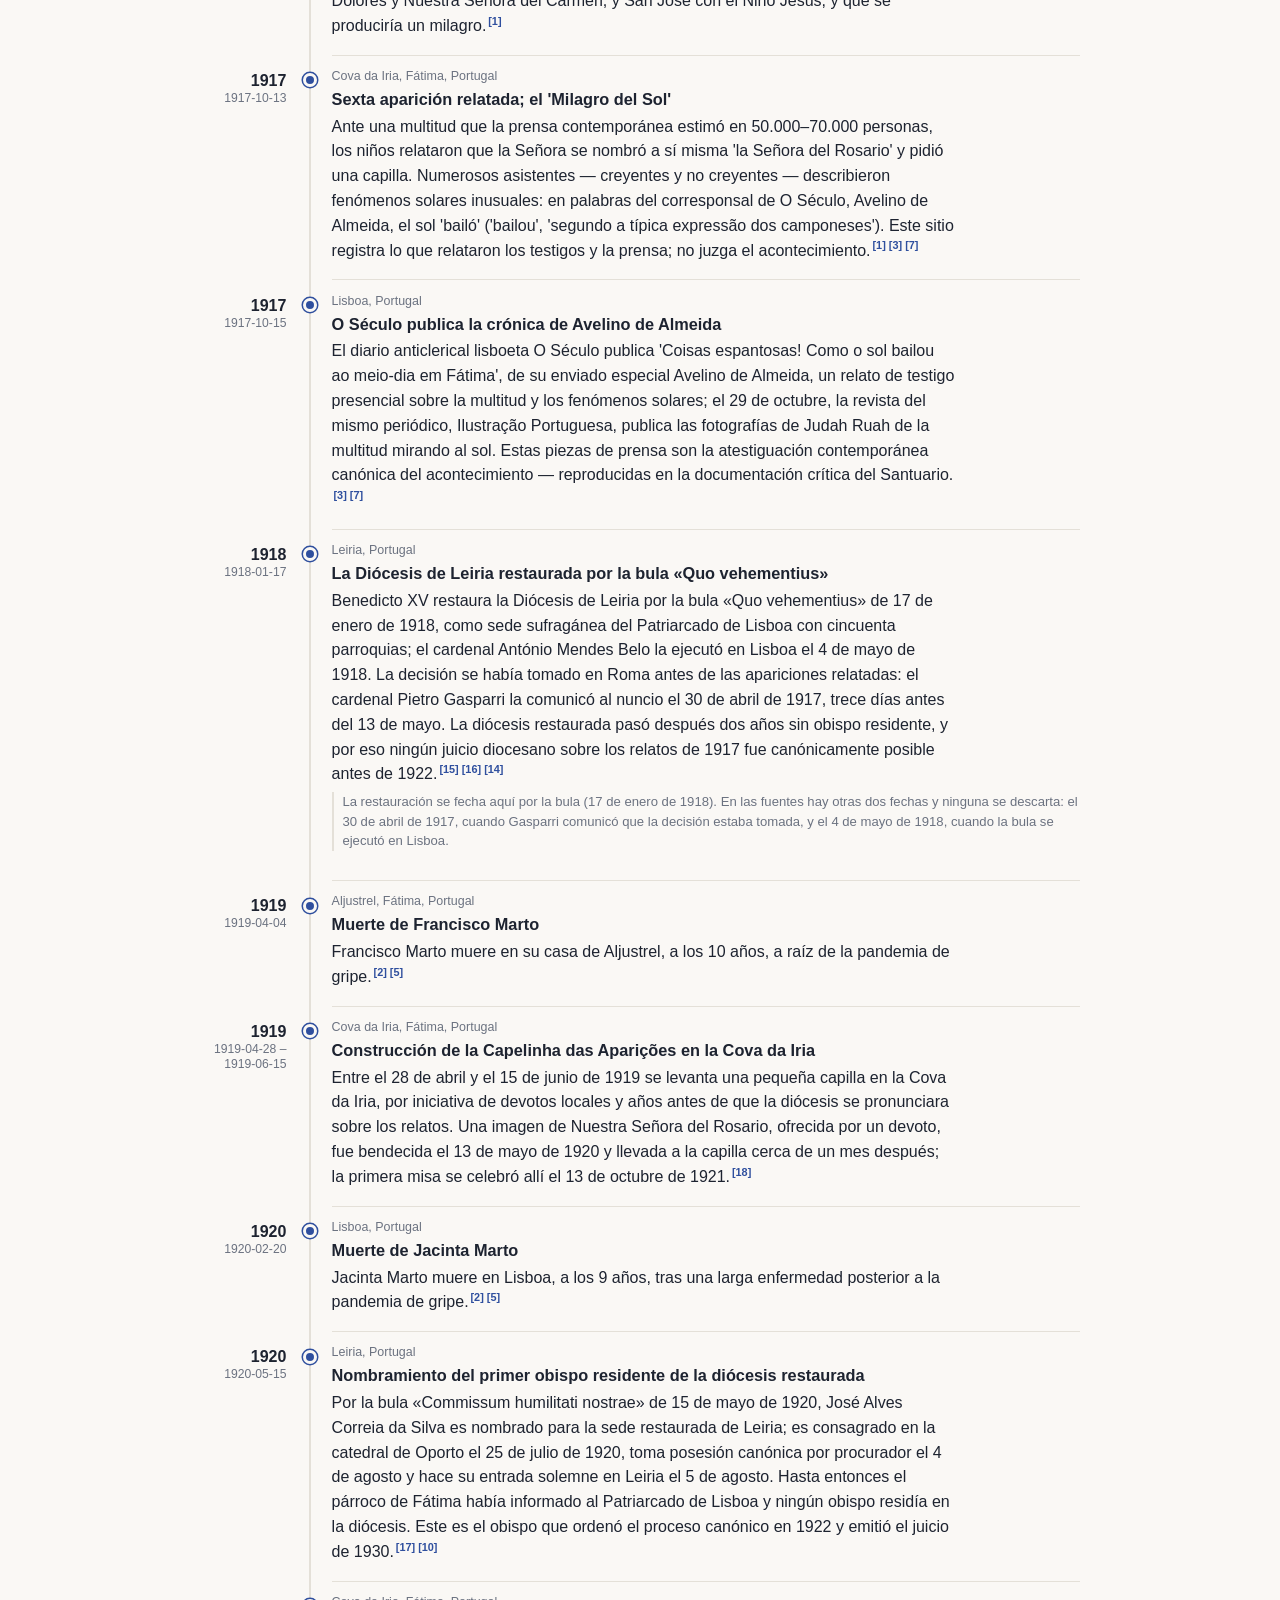
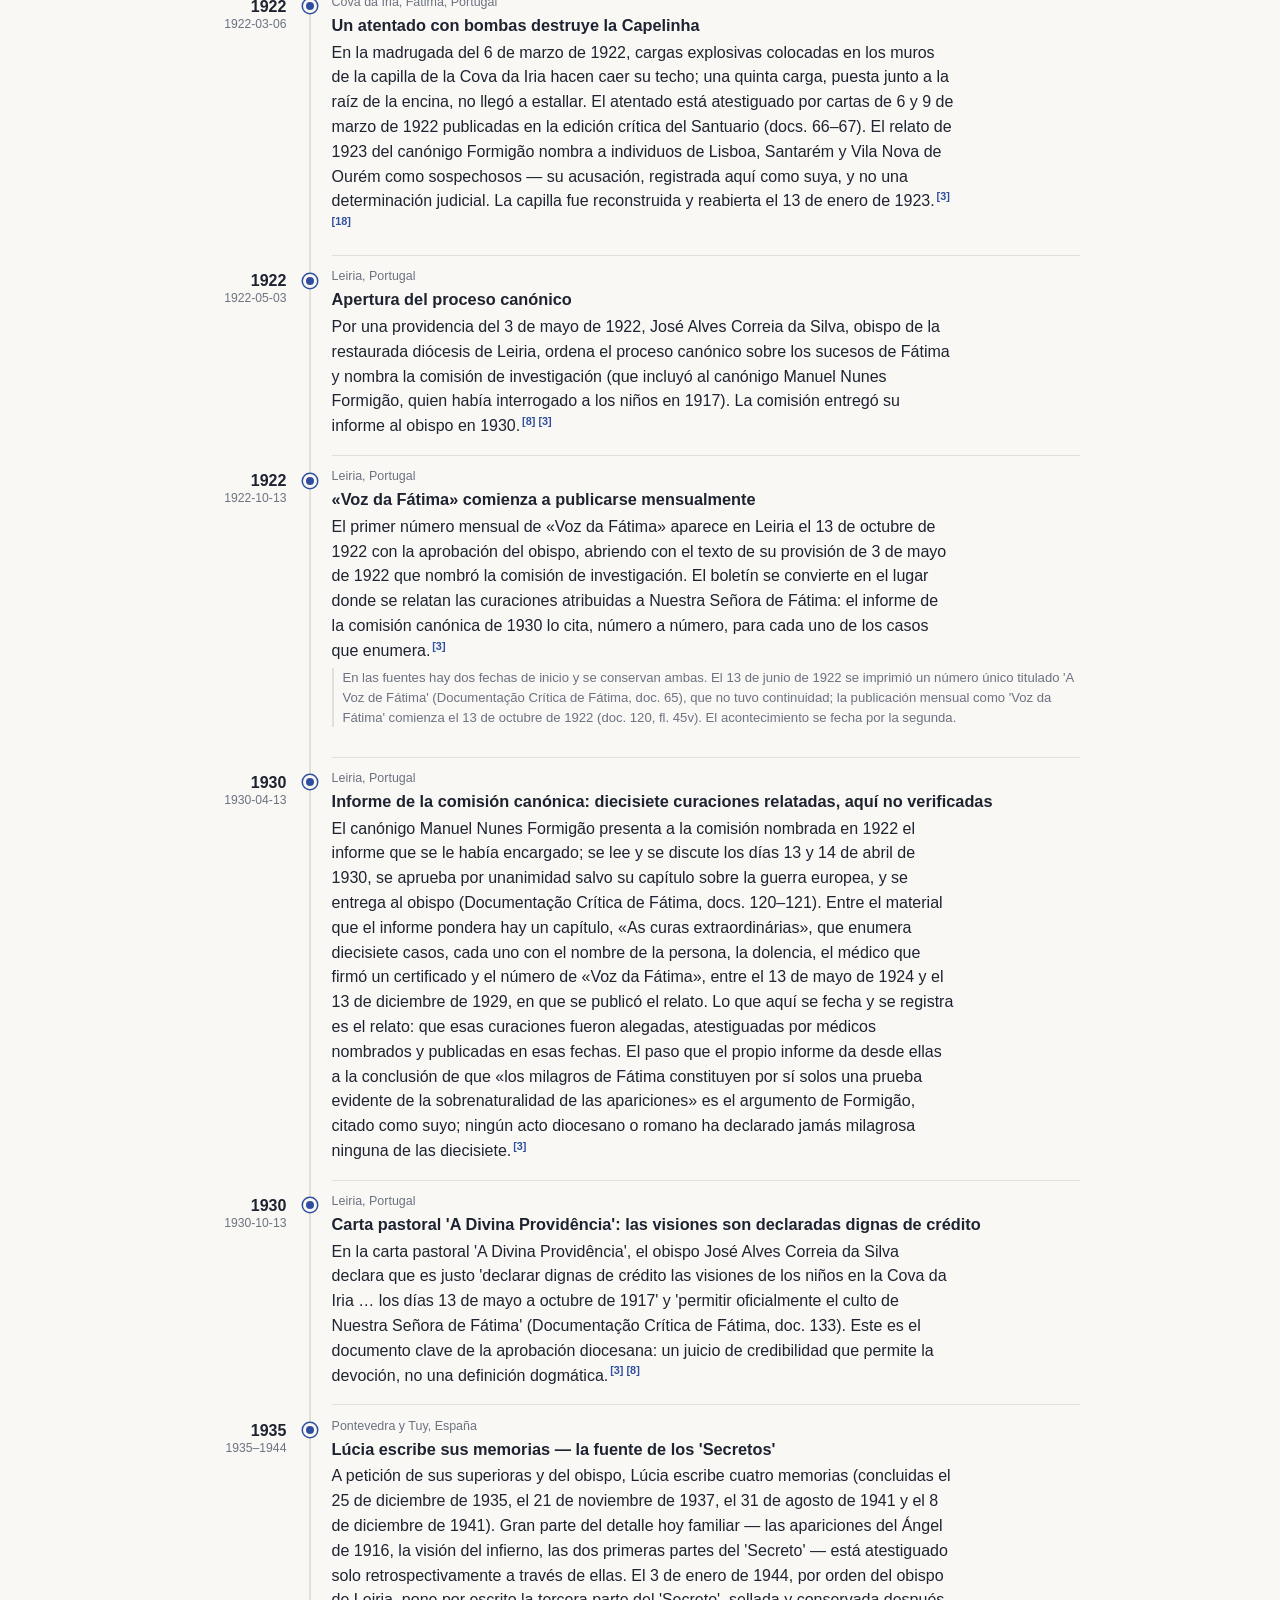
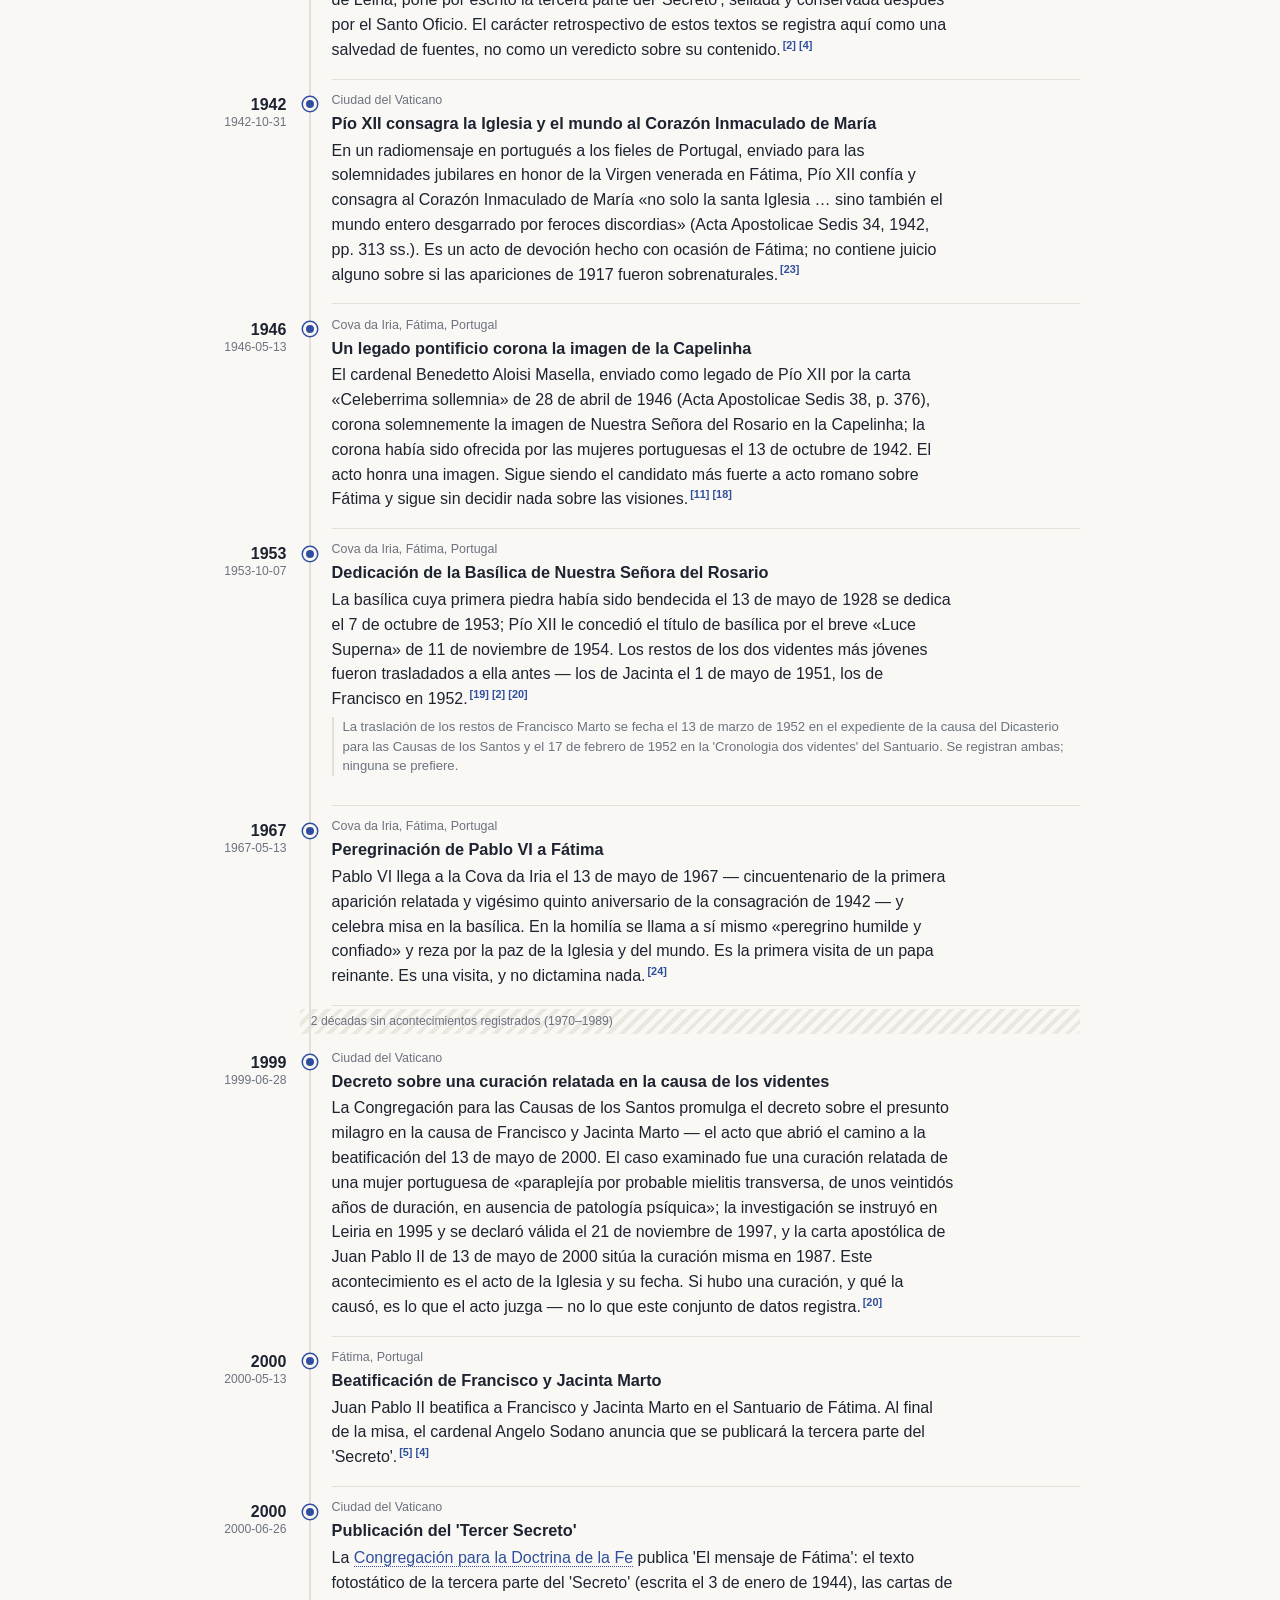
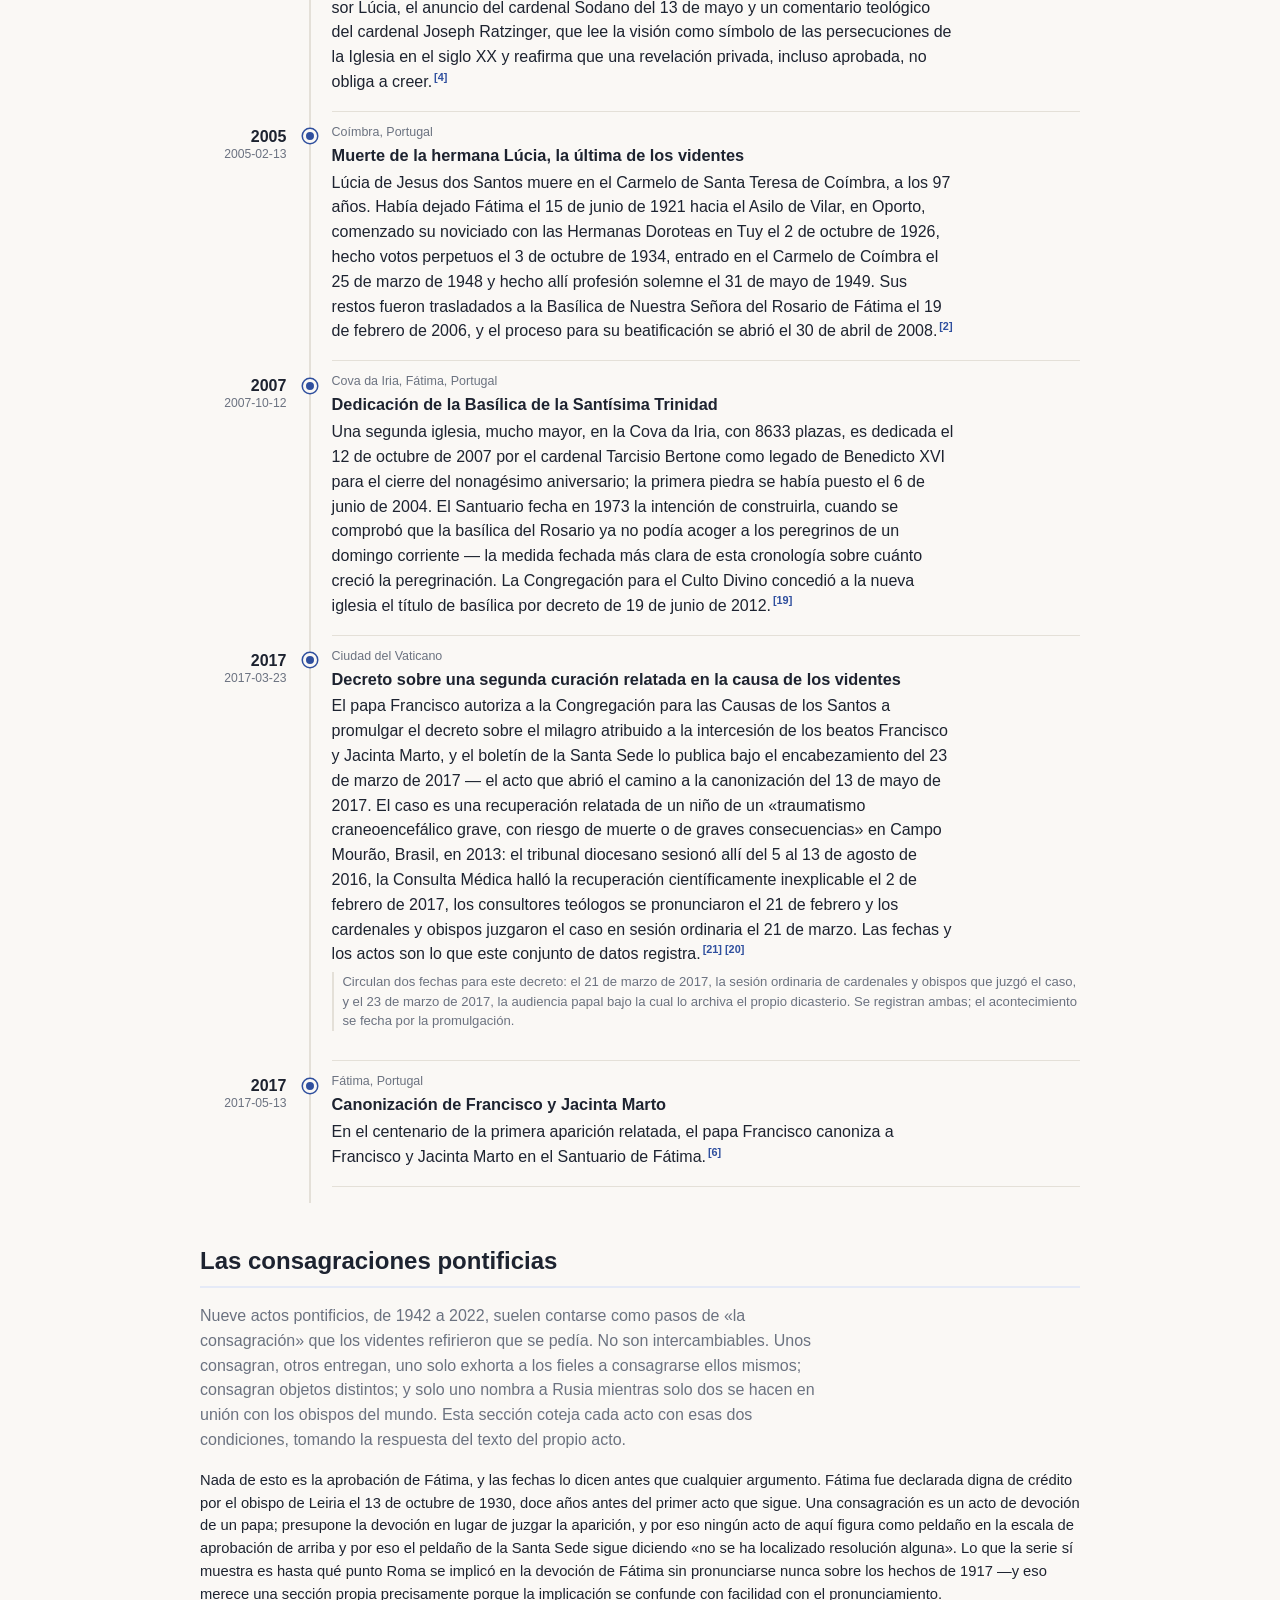
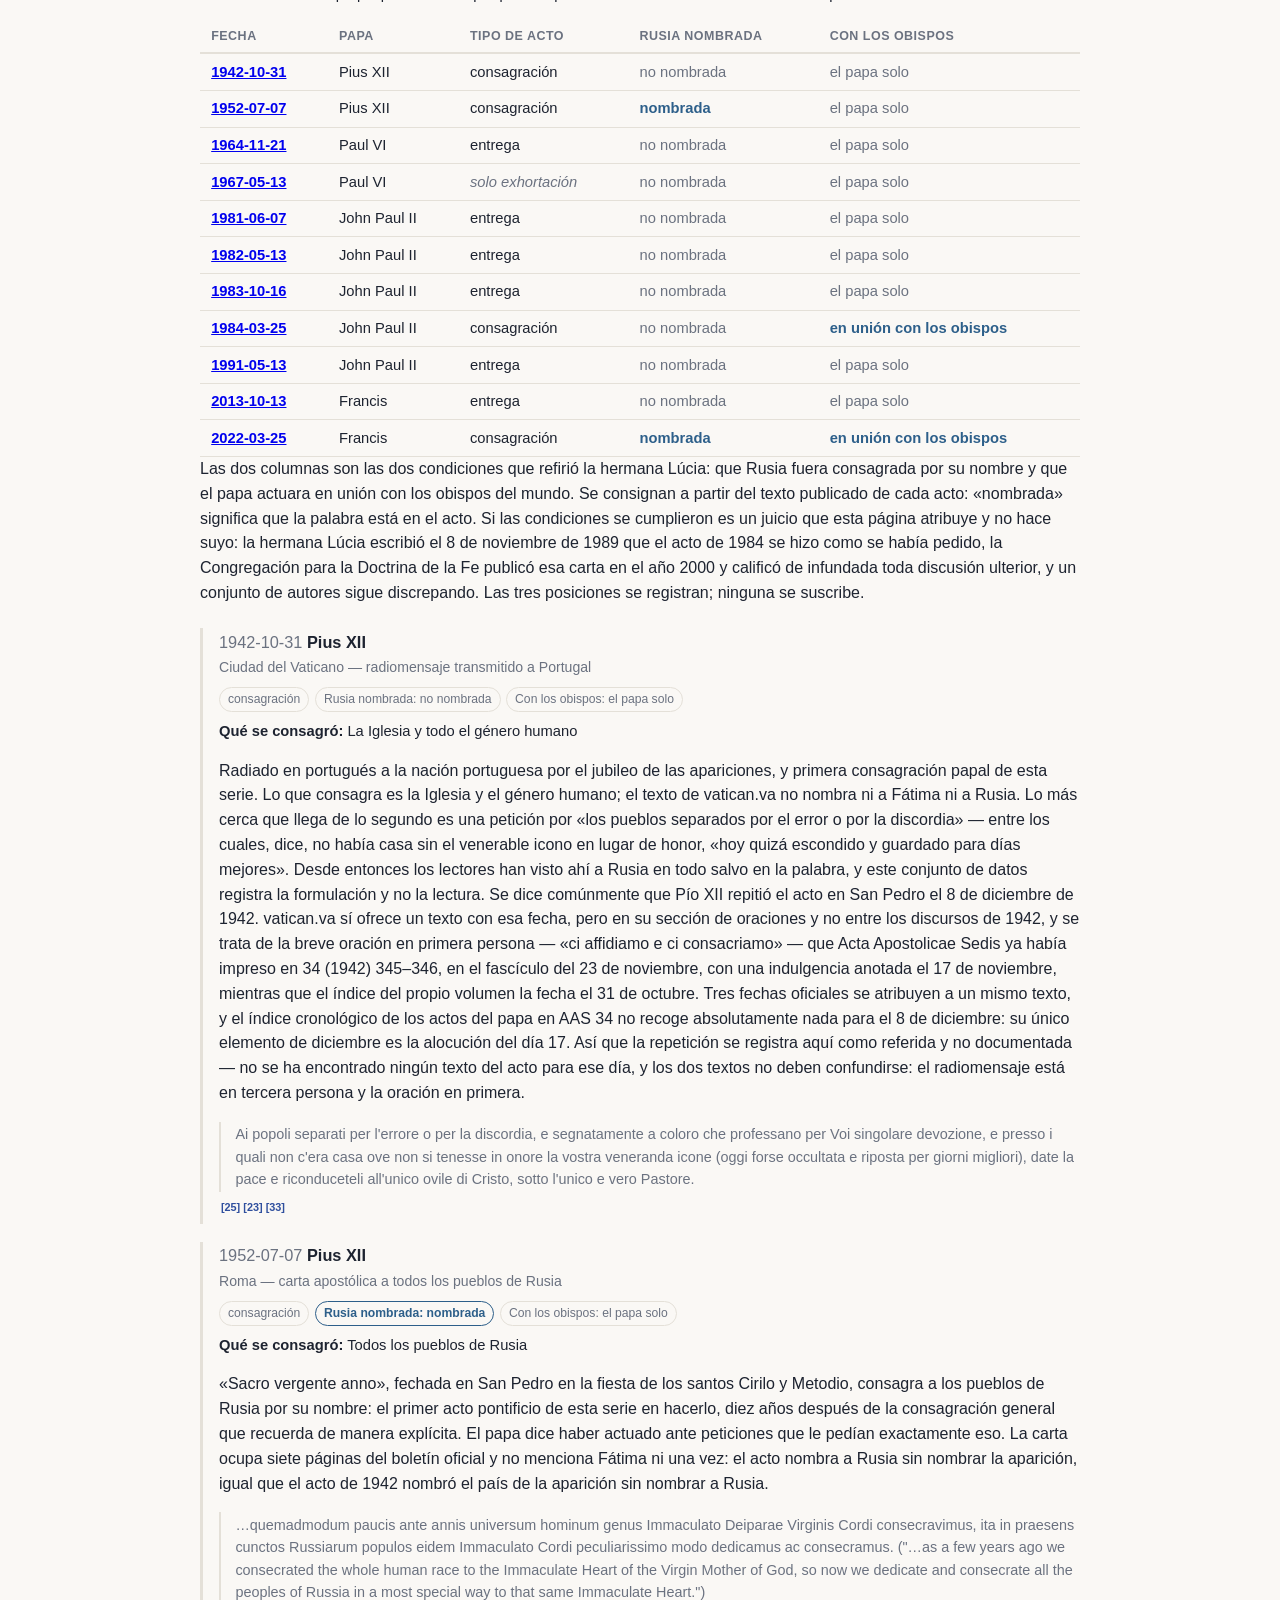
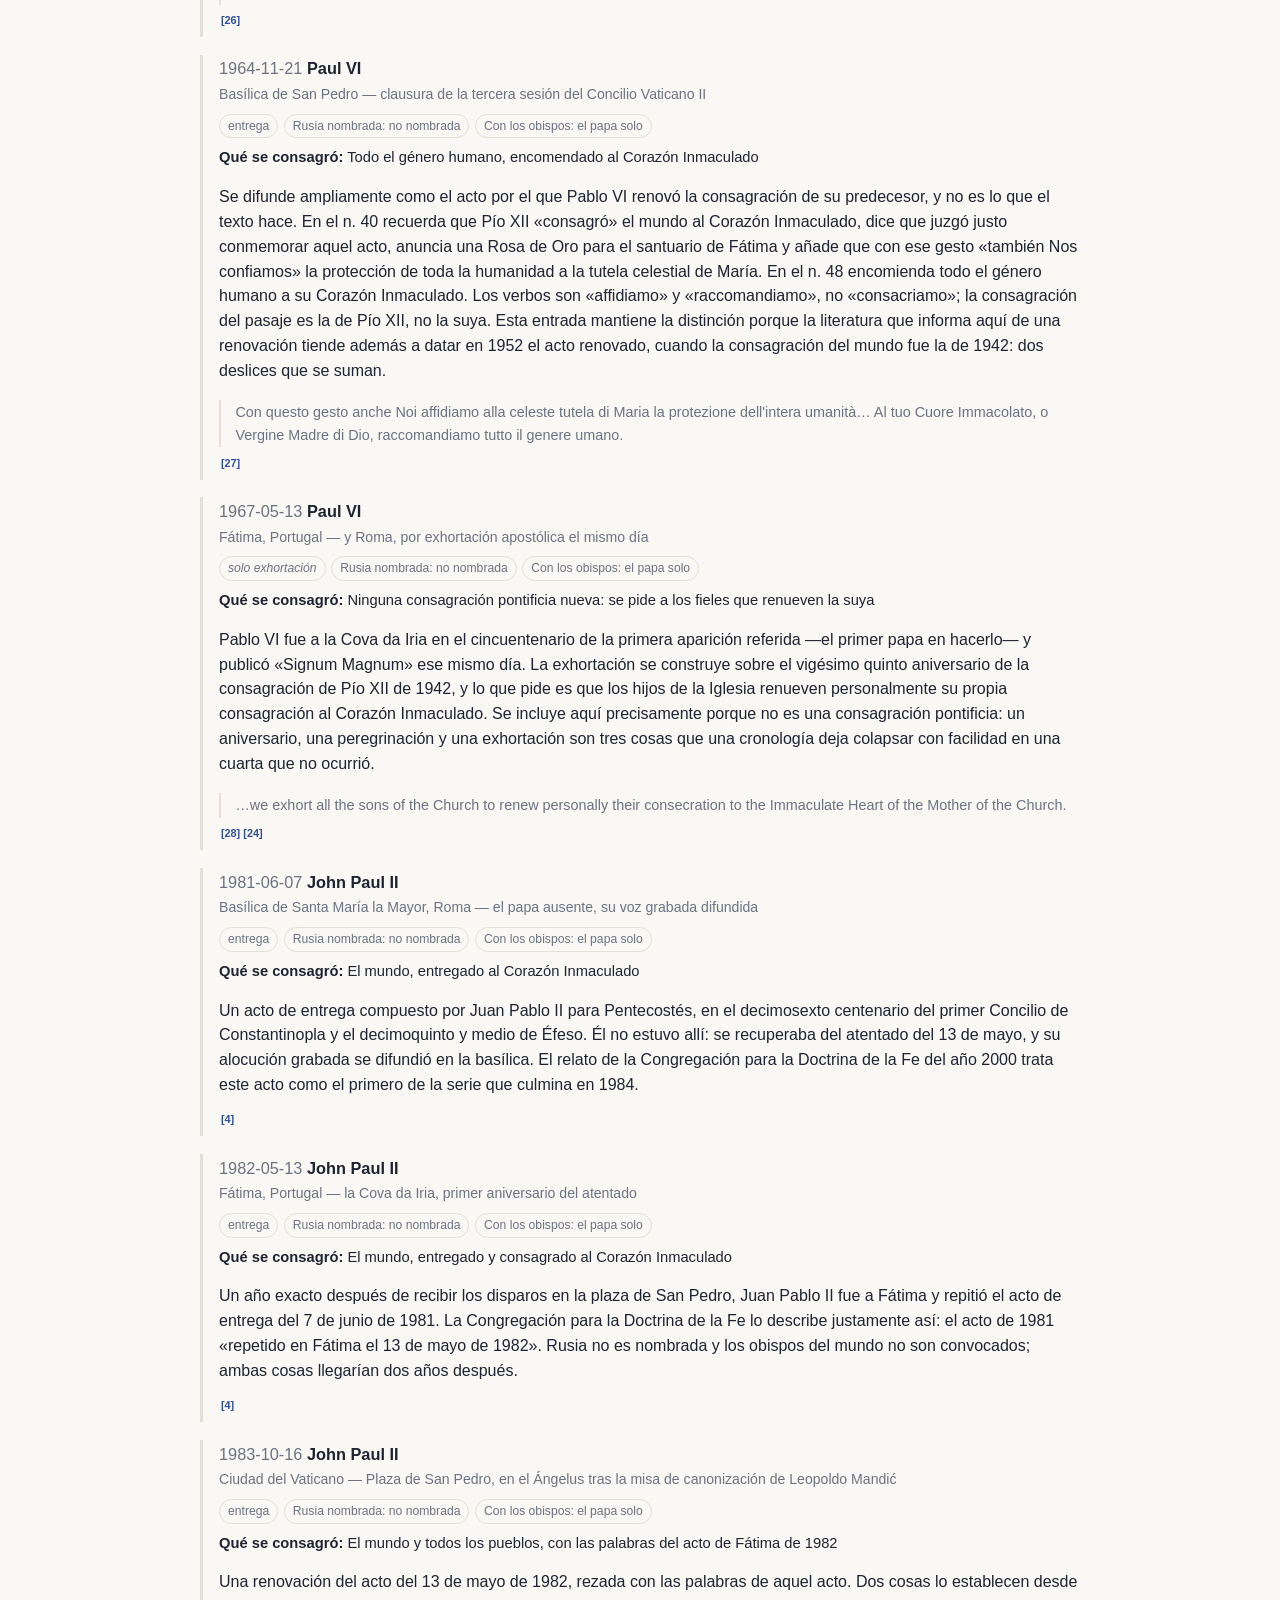
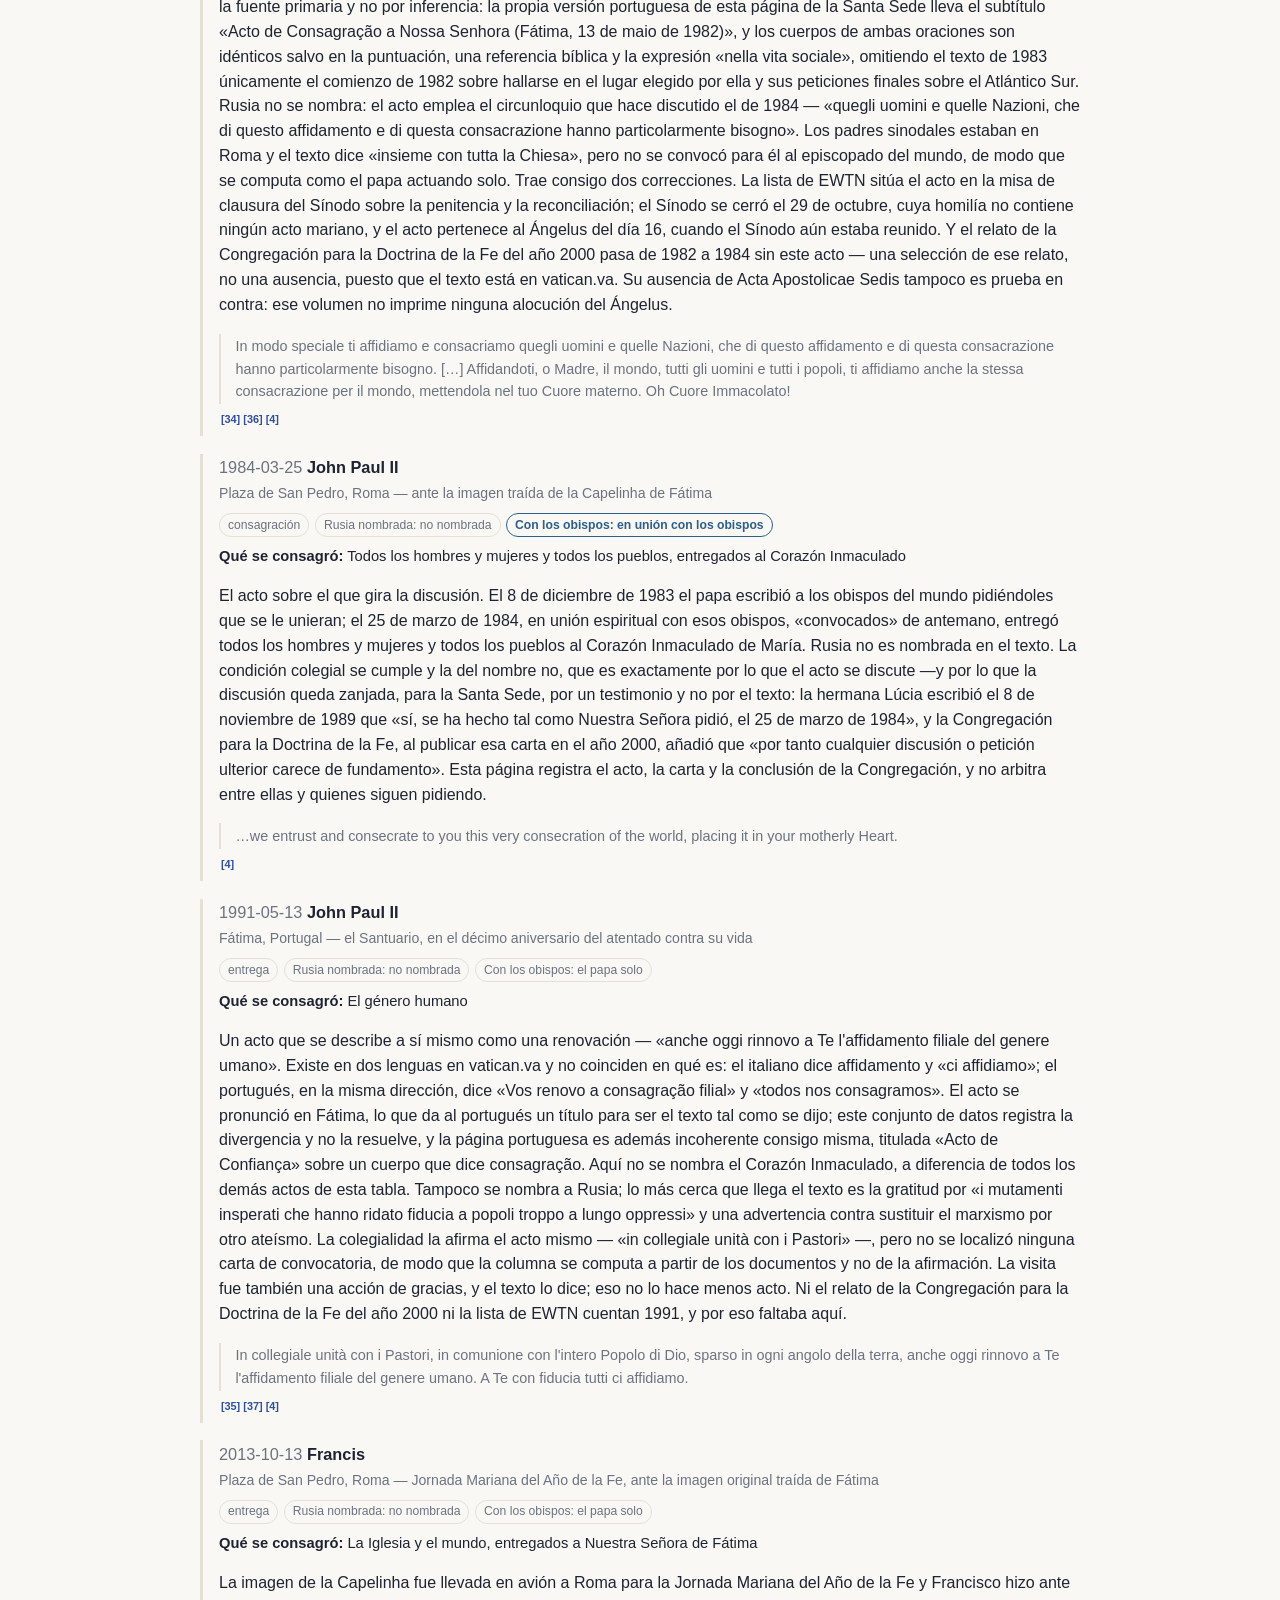
==== commit d244b797: "Phone layout: nothing widens the page; river skips a year-only date From cronologia/core#112: - .viz" ====
--- a/docs/es/index.html
+++ b/docs/es/index.html
@@ -239,7 +239,7 @@
           </div>
         </li>
         <li class="rv-e rv-u" data-i="3" data-lanes="" data-decade="1910s">
-          <div class="rv-year">1916<small>1916</small> <span class="flag" title="Fecha aún no verificada con una fuente primaria">?</span></div>
+          <div class="rv-year">1916 <span class="flag" title="Fecha aún no verificada con una fuente primaria">?</span></div>
           <div class="rv-node" aria-hidden="true"><i class="rv-l0" style="--k:0"></i></div>
           <div class="rv-card">
             <p class="rv-kick"><span>Loca do Cabeço y Aljustrel, Fátima, Portugal</span></p>
--- a/docs/styles.css
+++ b/docs/styles.css
@@ -72,7 +72,7 @@
 .facts dd { margin: 0; }
 
 /* Chronology table */
-.table-scroll { overflow-x: auto; }
+.table-scroll { position: relative; overflow-x: auto; }
 table.meetings { width: 100%; border-collapse: collapse; font-size: .92rem; background: var(--surface); }
 table.meetings th, table.meetings td { text-align: left; padding: .55rem .65rem; border-bottom: 1px solid var(--line); vertical-align: top; }
 table.meetings thead th { background: #2a2f3a; color: #fff; position: sticky; top: 0; }
@@ -153,7 +153,7 @@
 /* Branch timeline ("subway diagram"; rendered only when the data declares
    `branchTimeline`). The SVG keeps its natural size inside a horizontal
    scroll container on small screens; print scales it to the page. */
-.viz-scroll { overflow-x: auto; -webkit-overflow-scrolling: touch; }
+.viz-scroll { position: relative; overflow-x: auto; -webkit-overflow-scrolling: touch; }
 figure.branch-timeline { margin: 1rem 0 0; }
 .branch-timeline-svg { display: block; }
 .branch-timeline-svg text { font-family: inherit; }
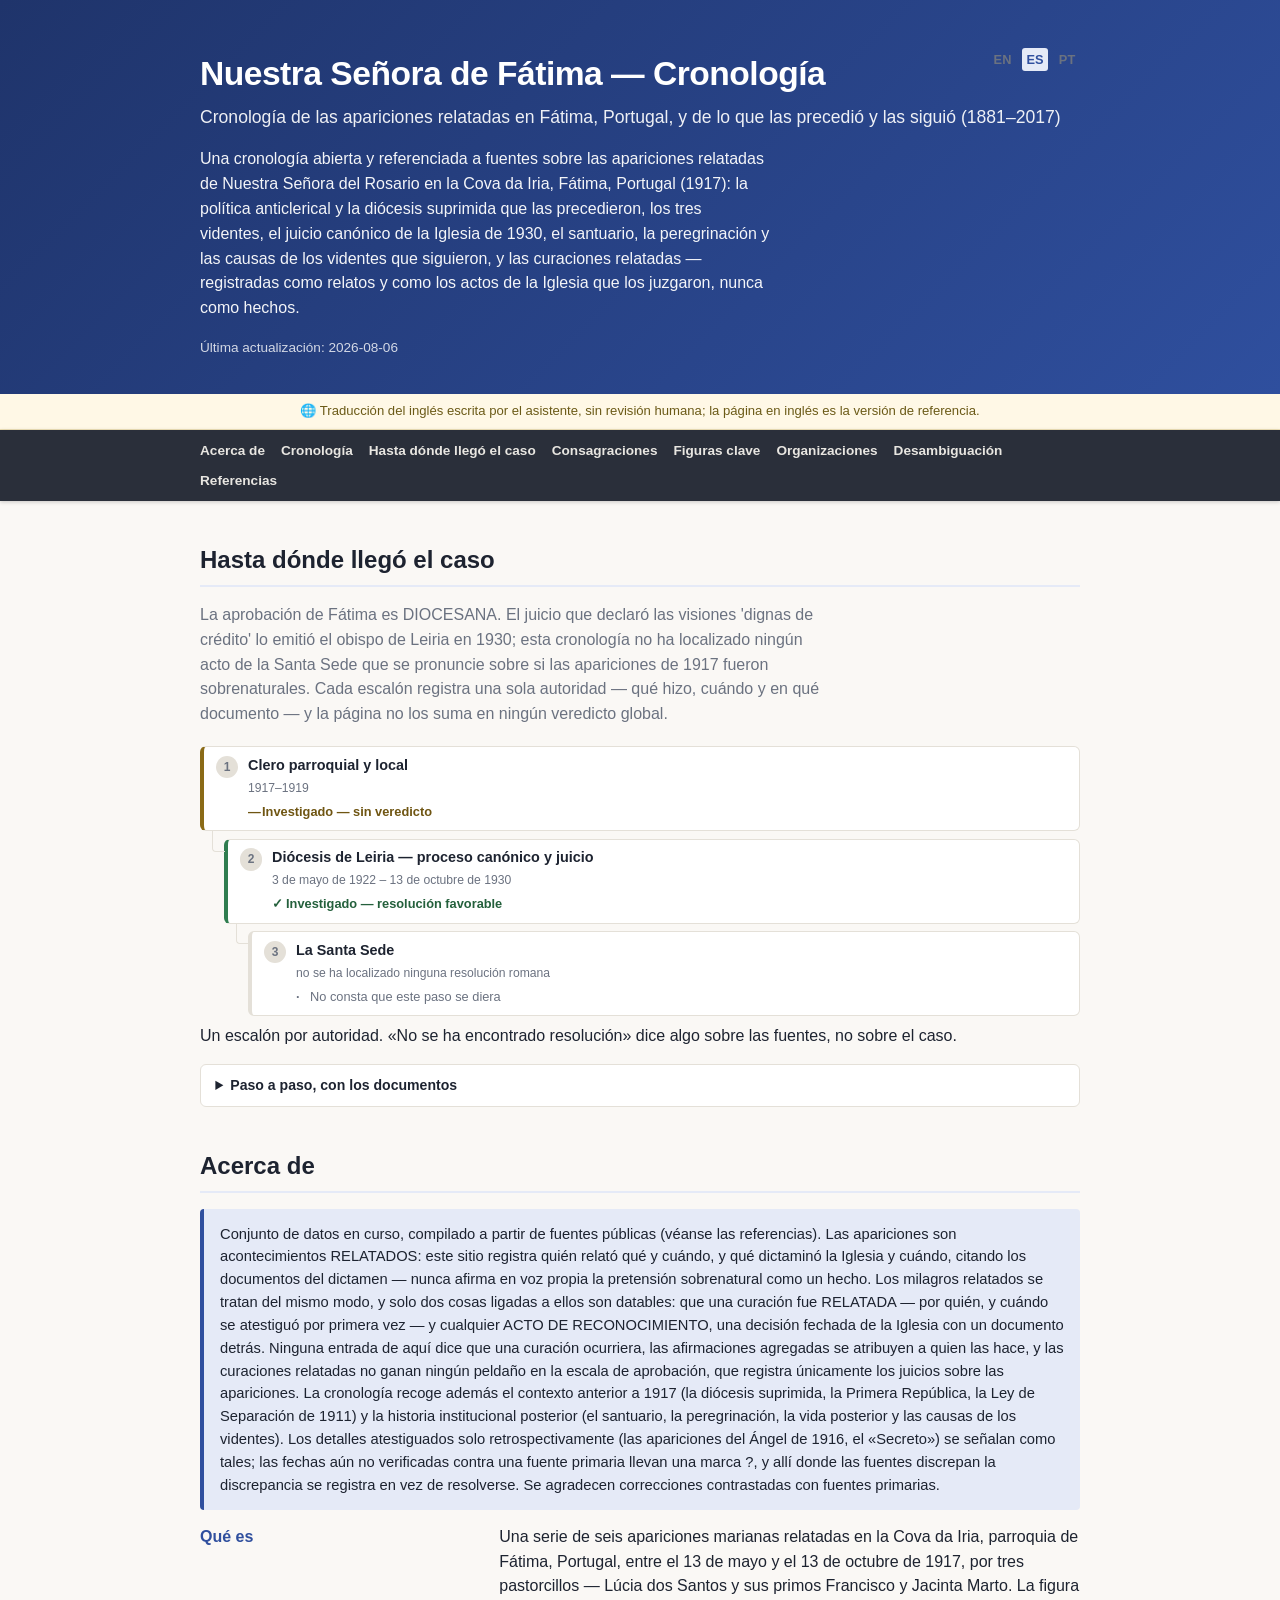
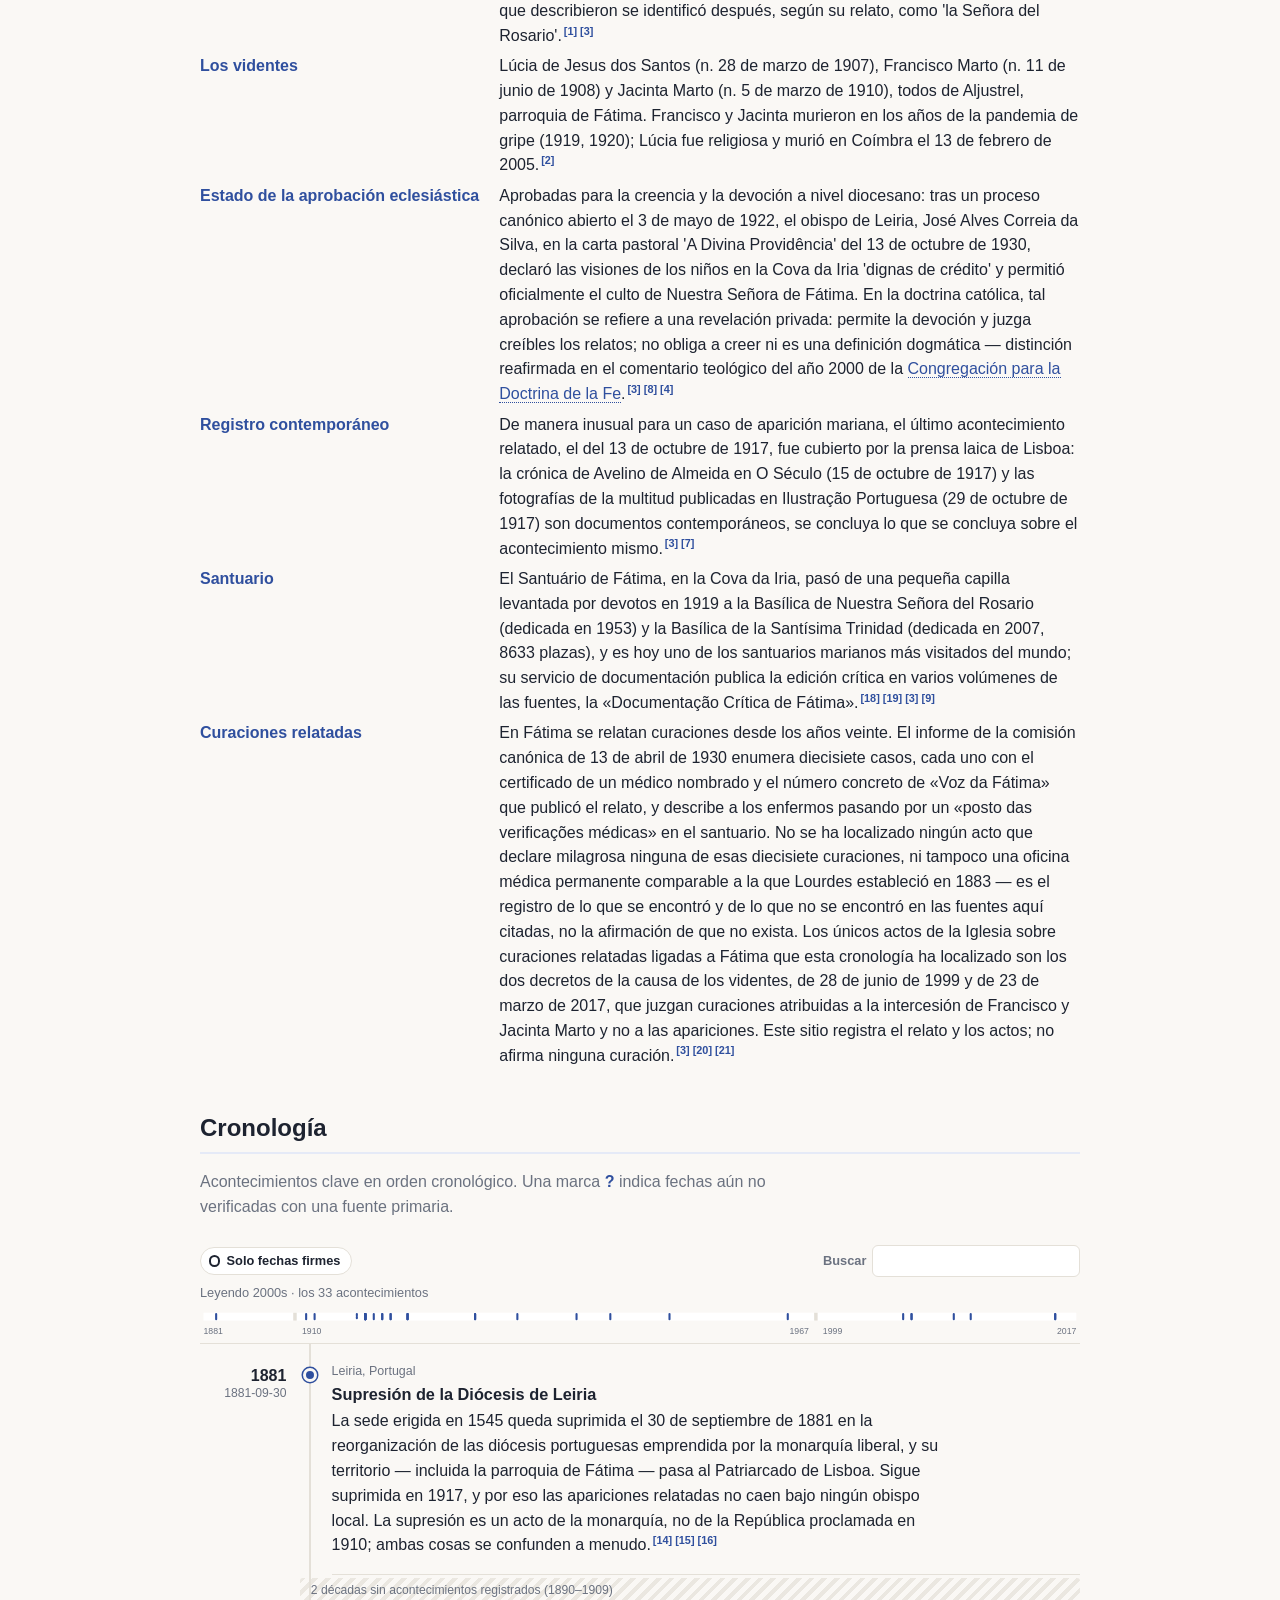
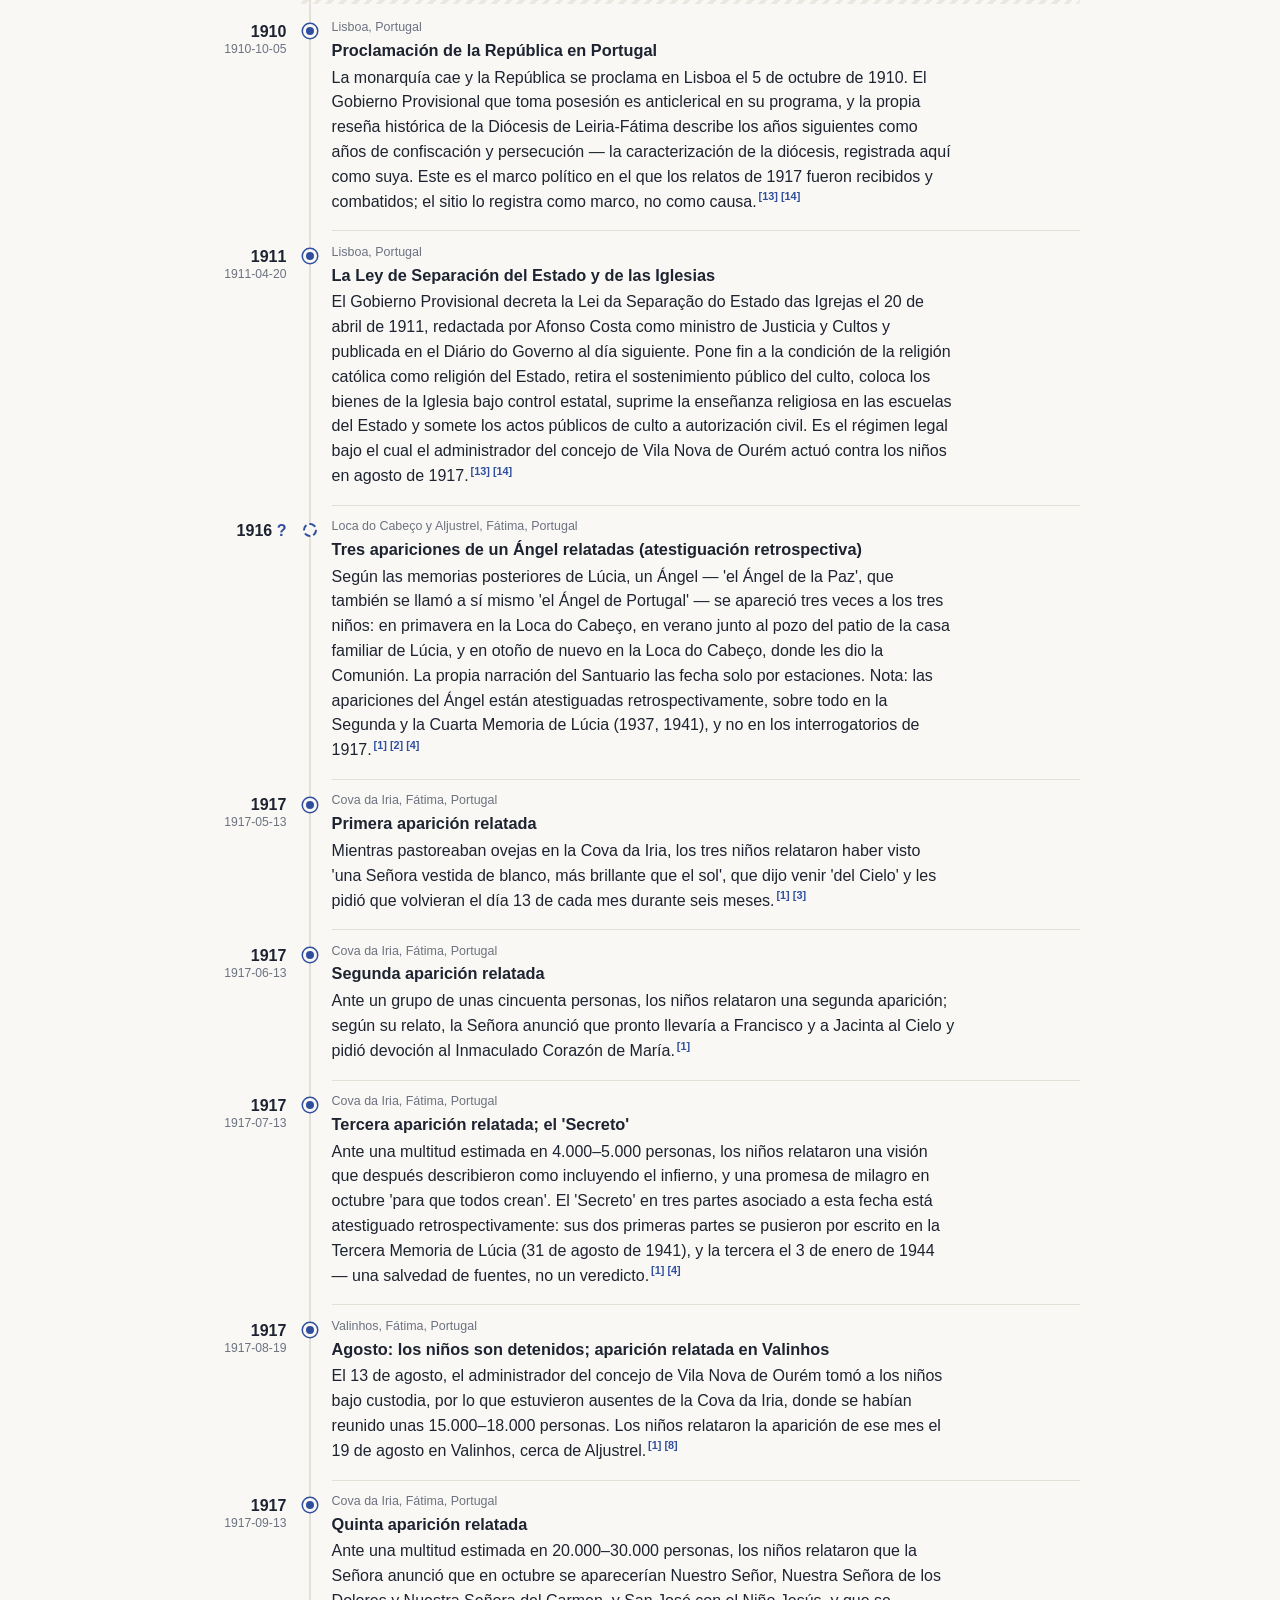
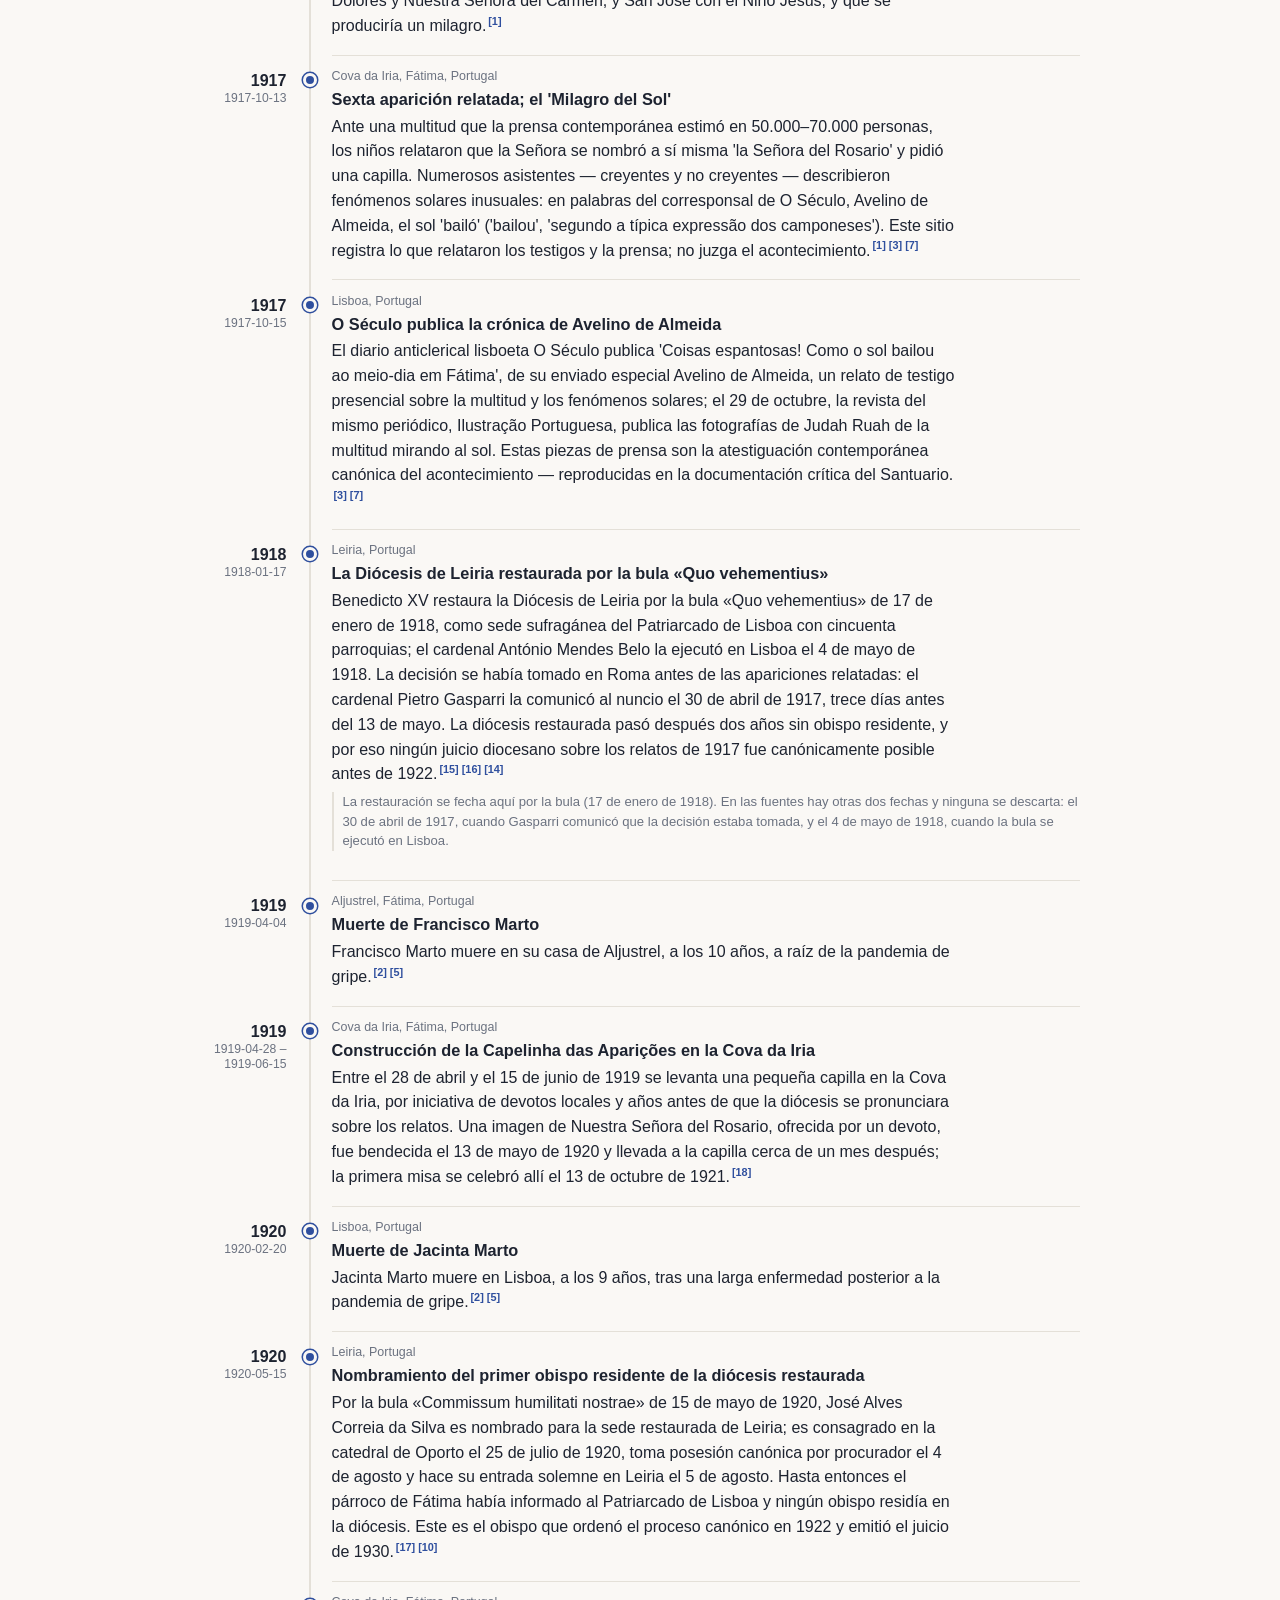
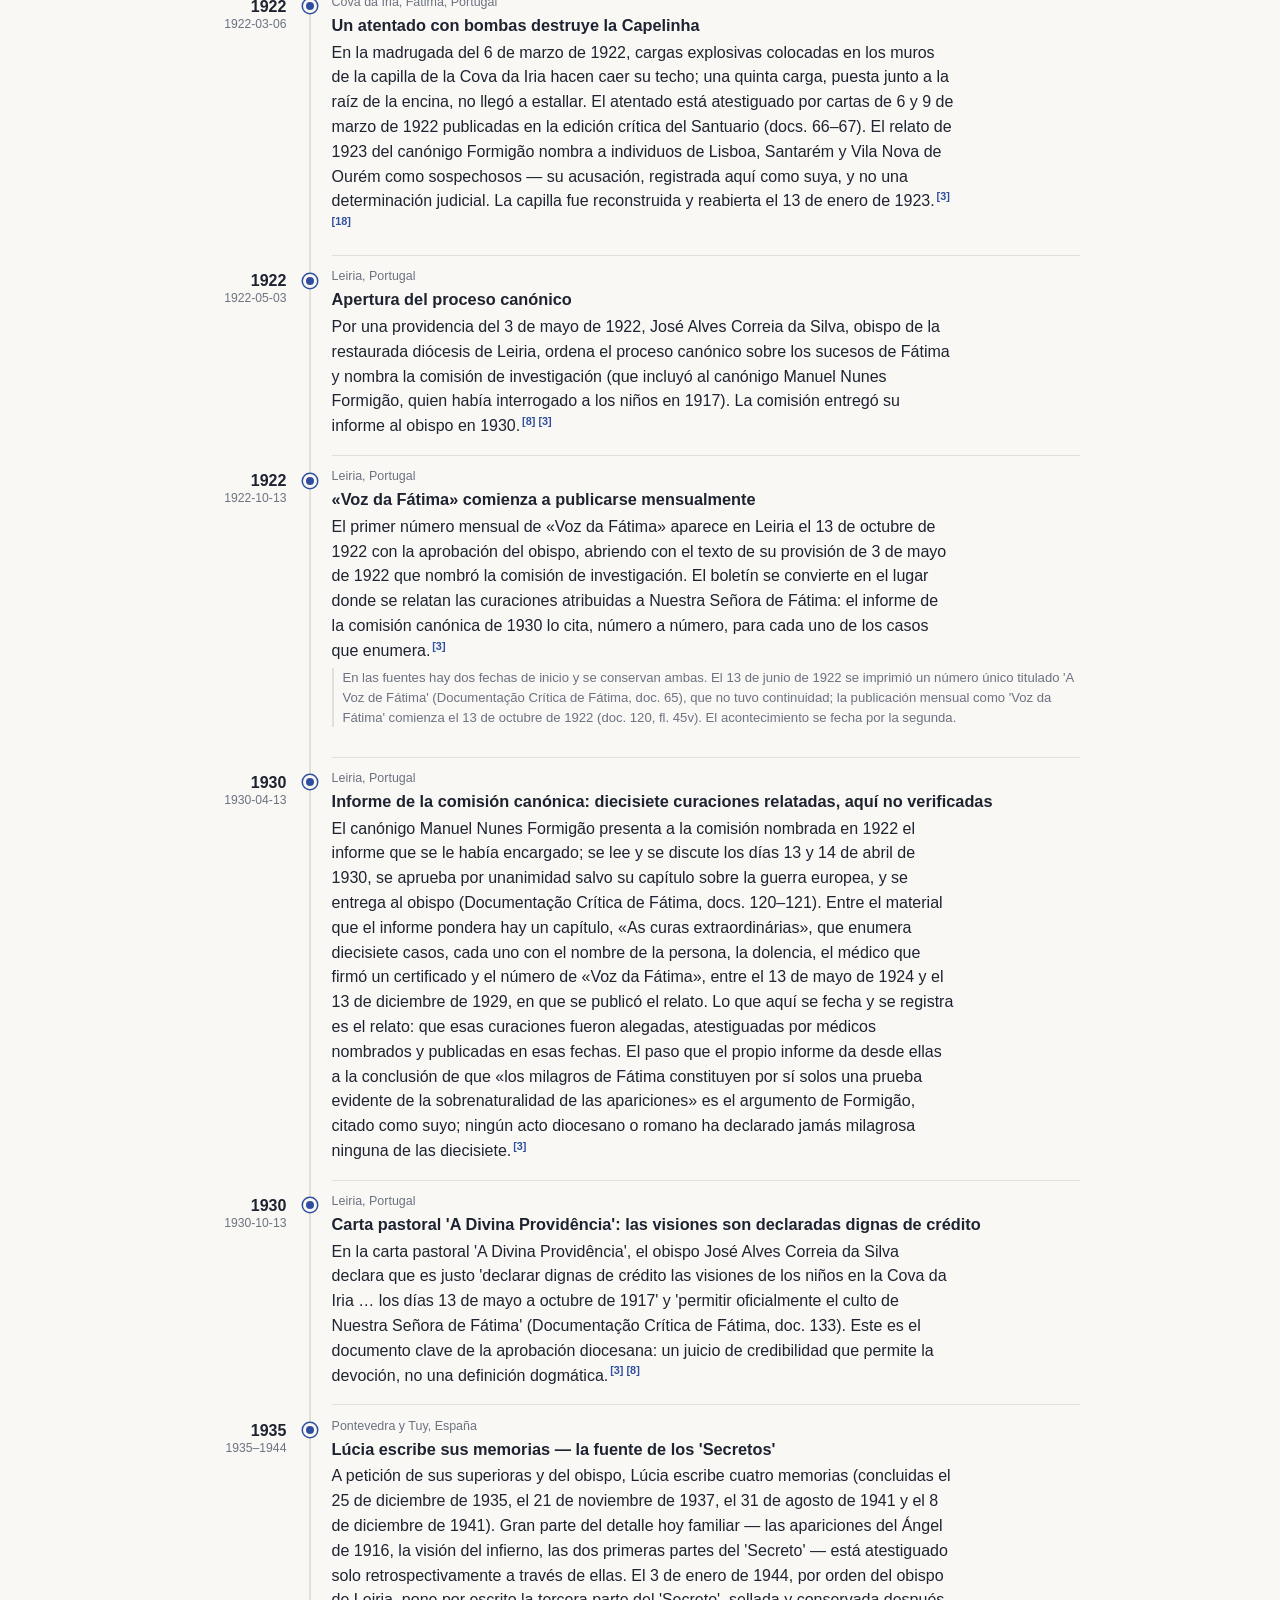
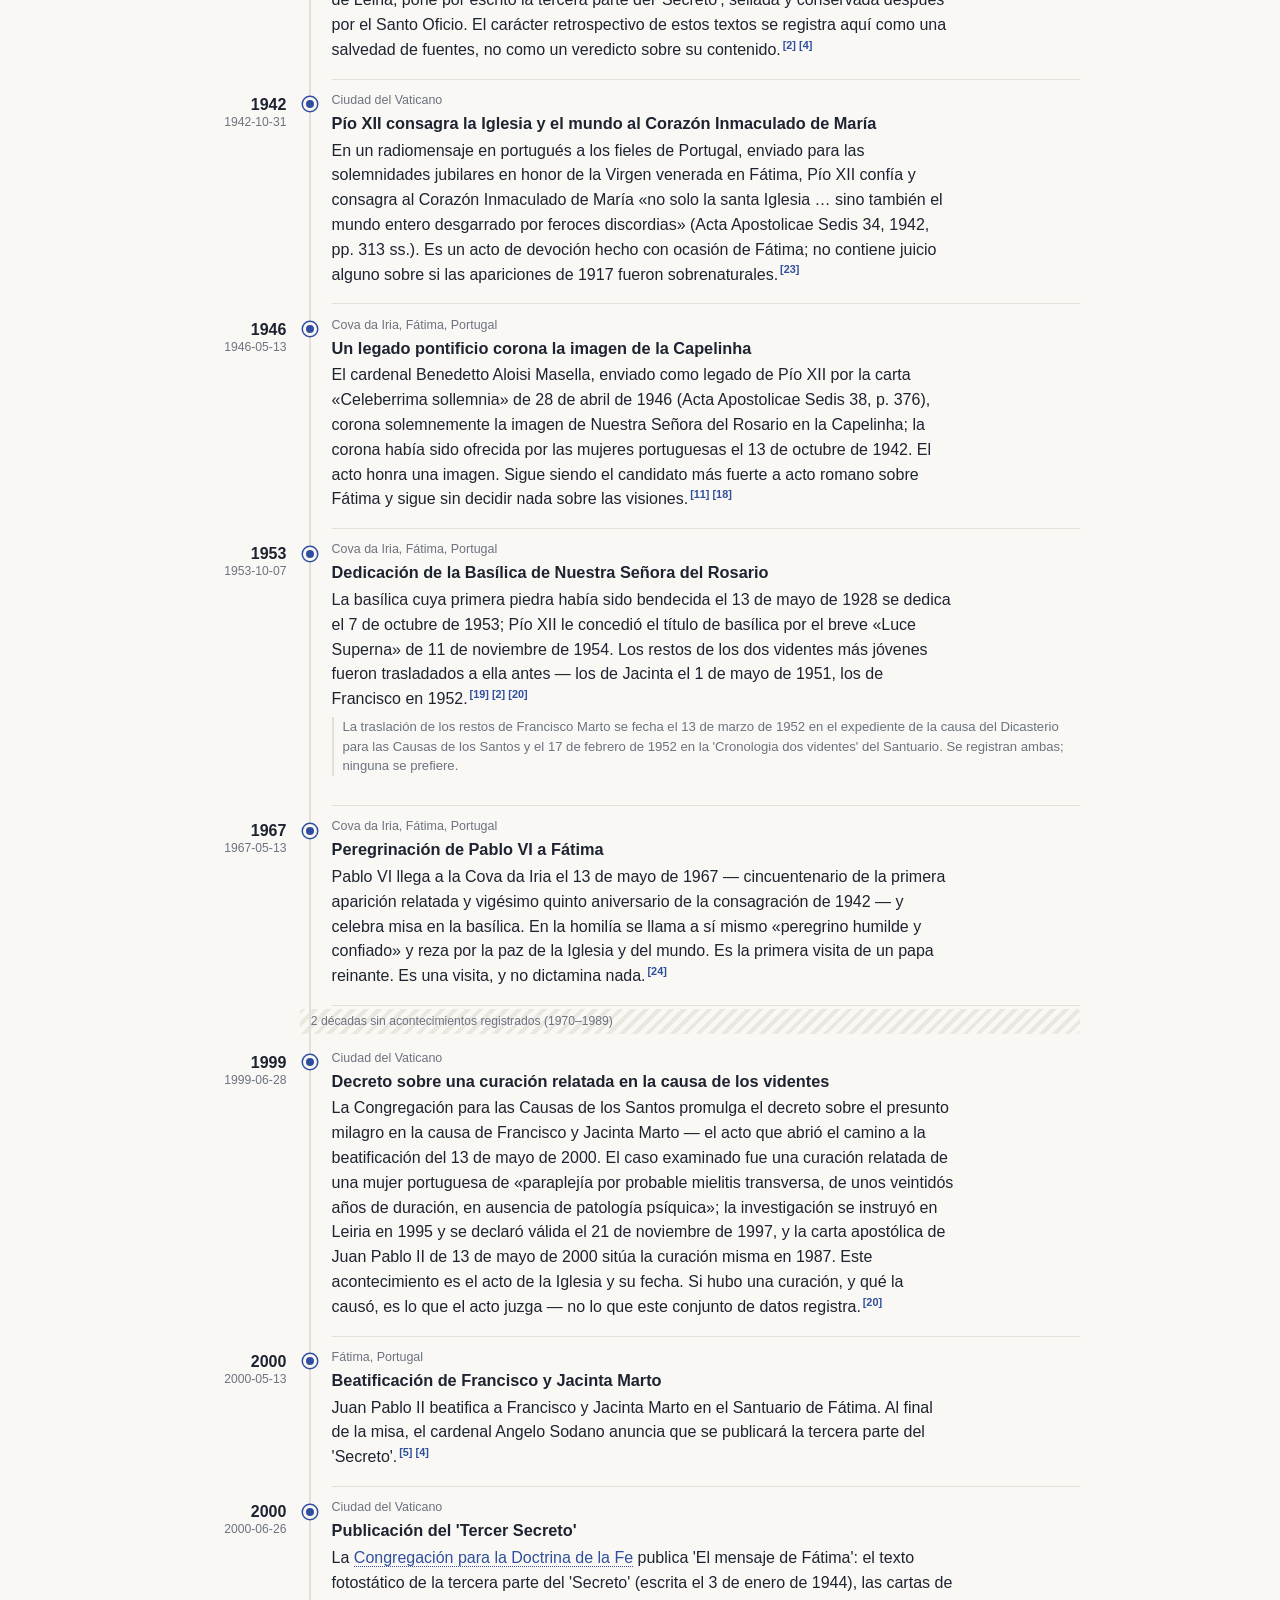
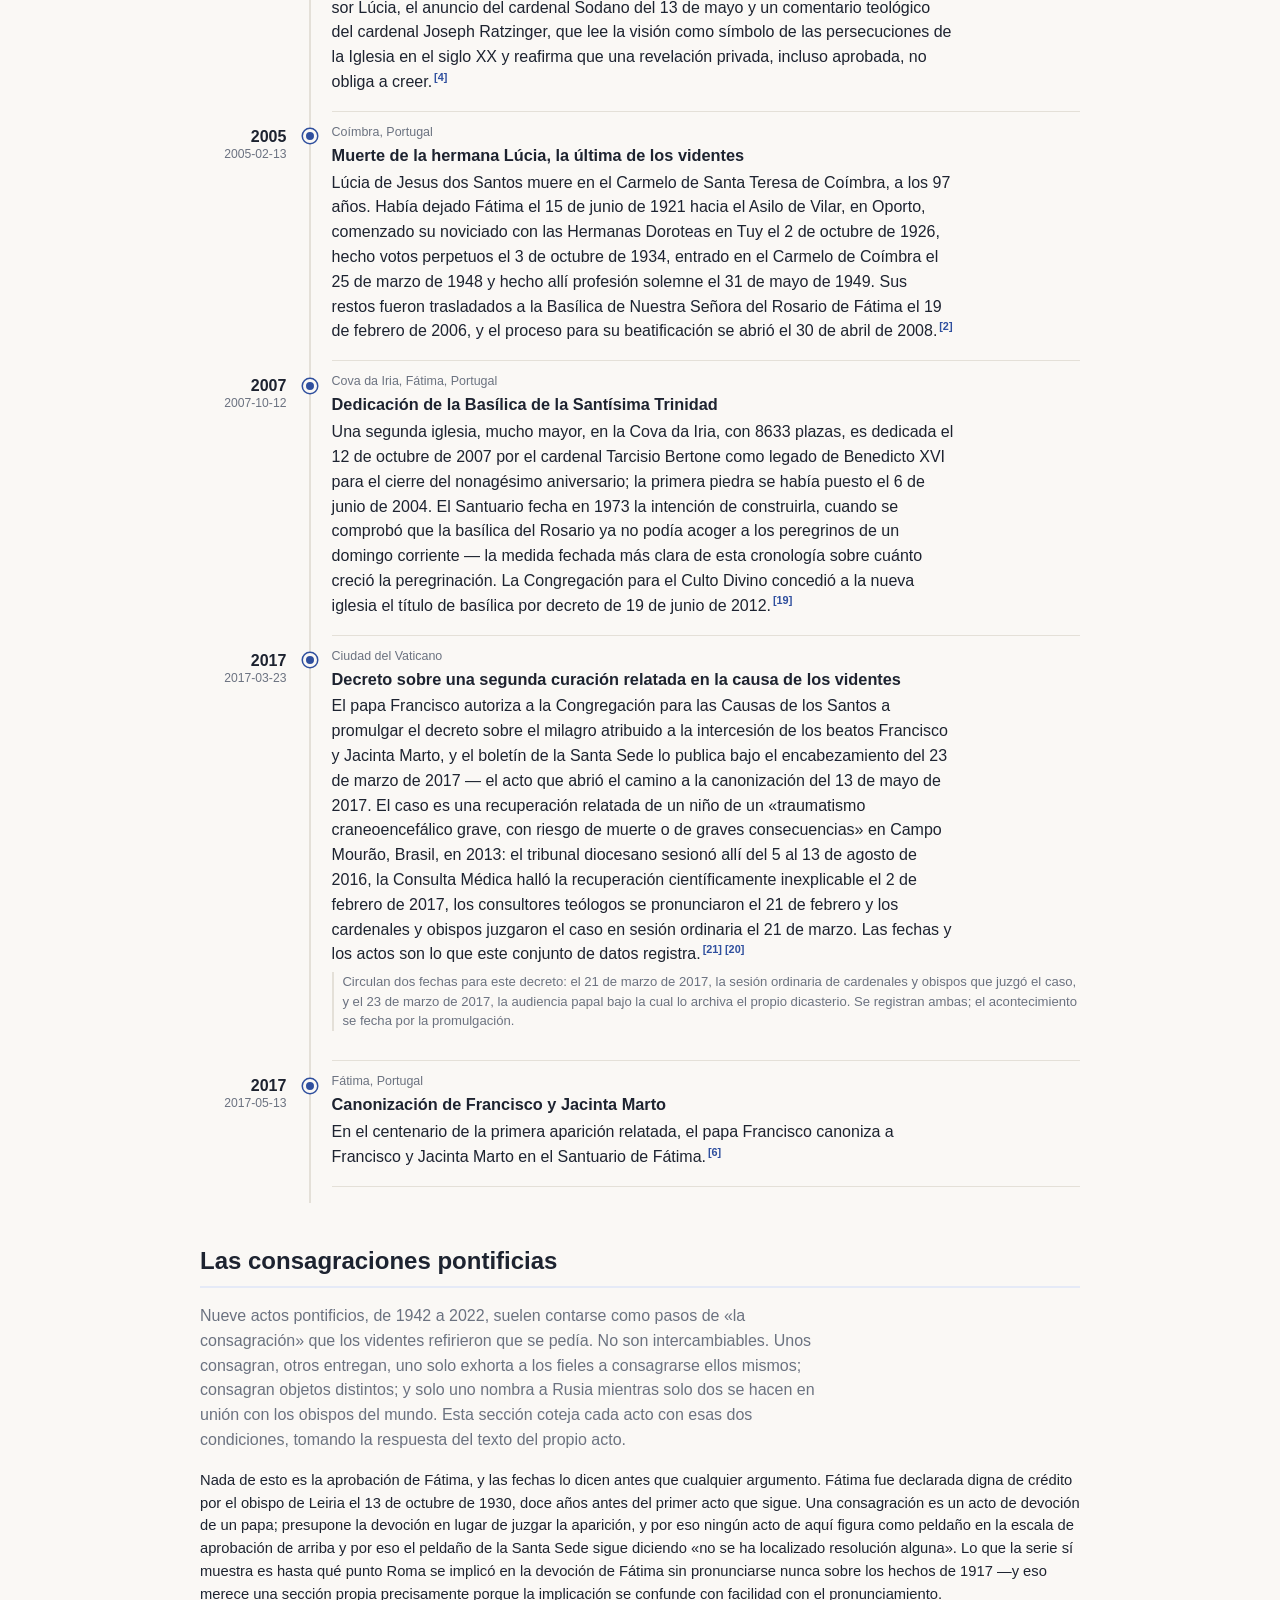
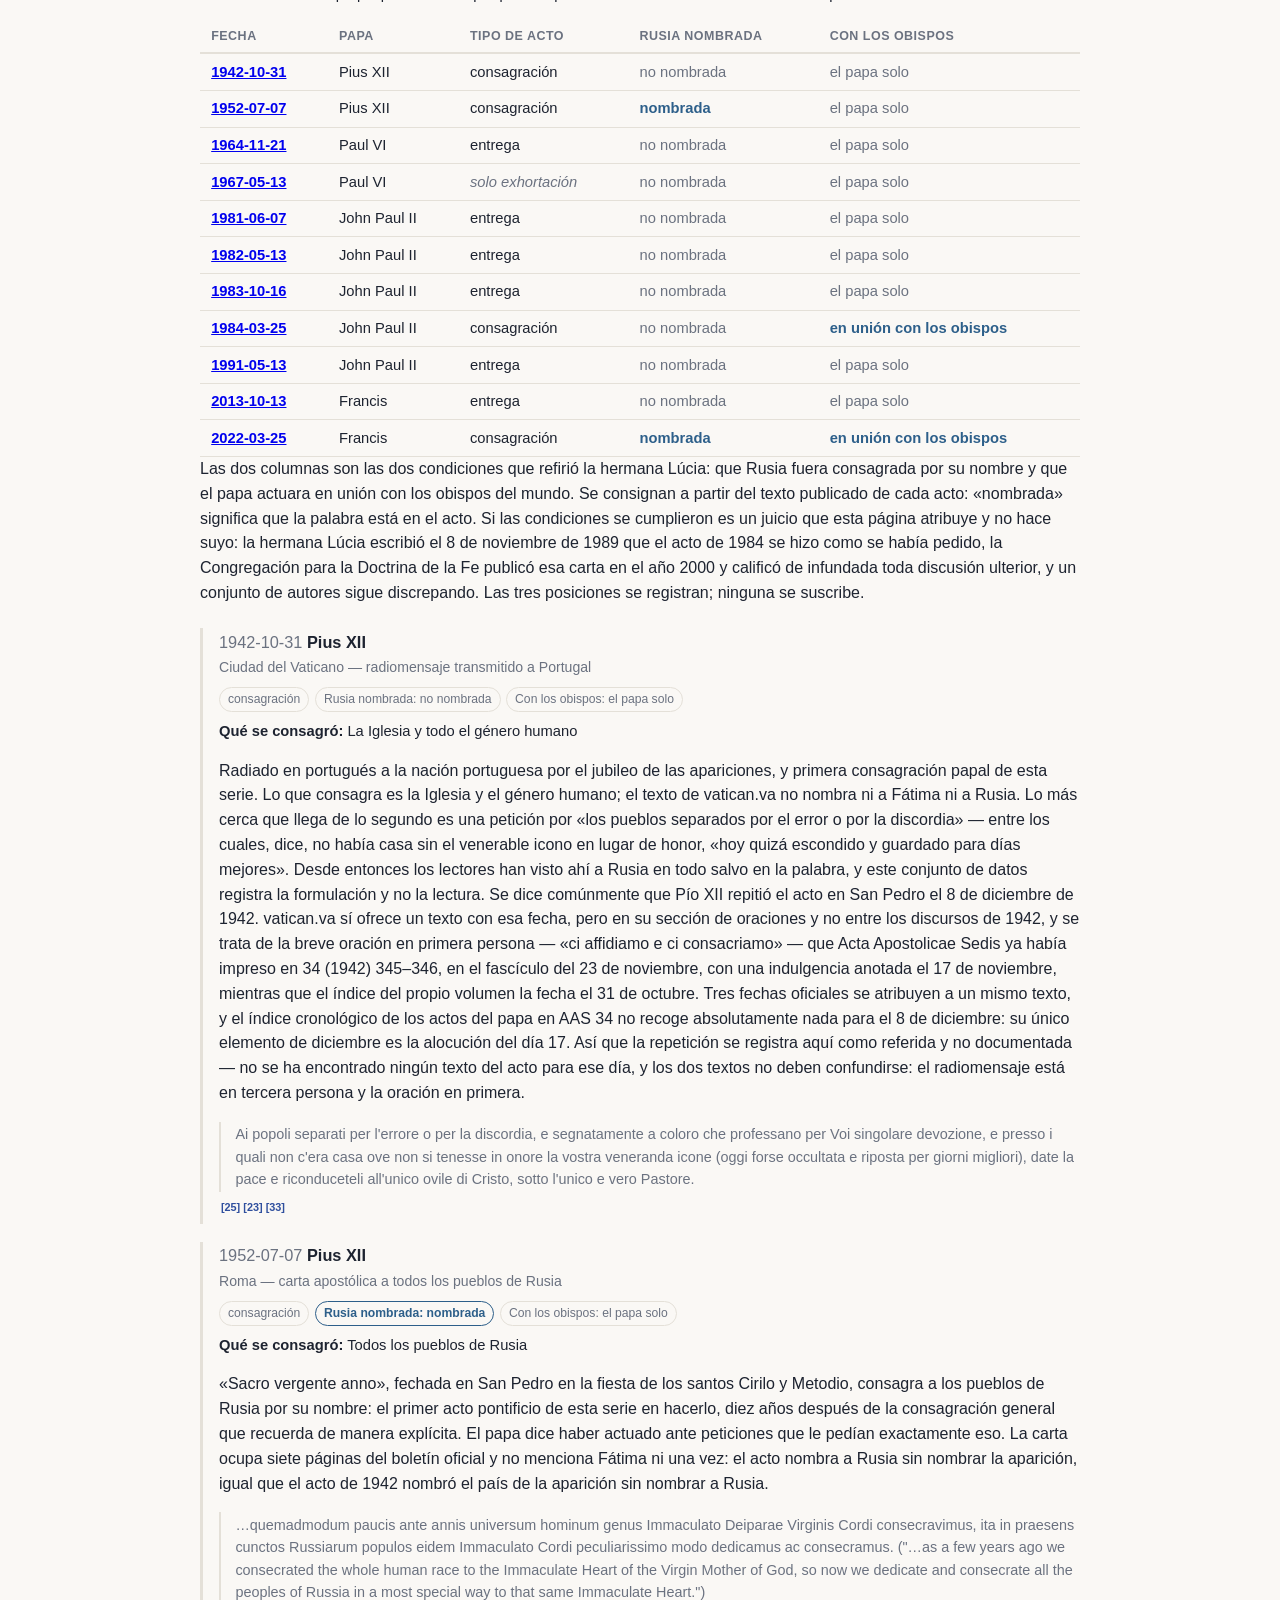
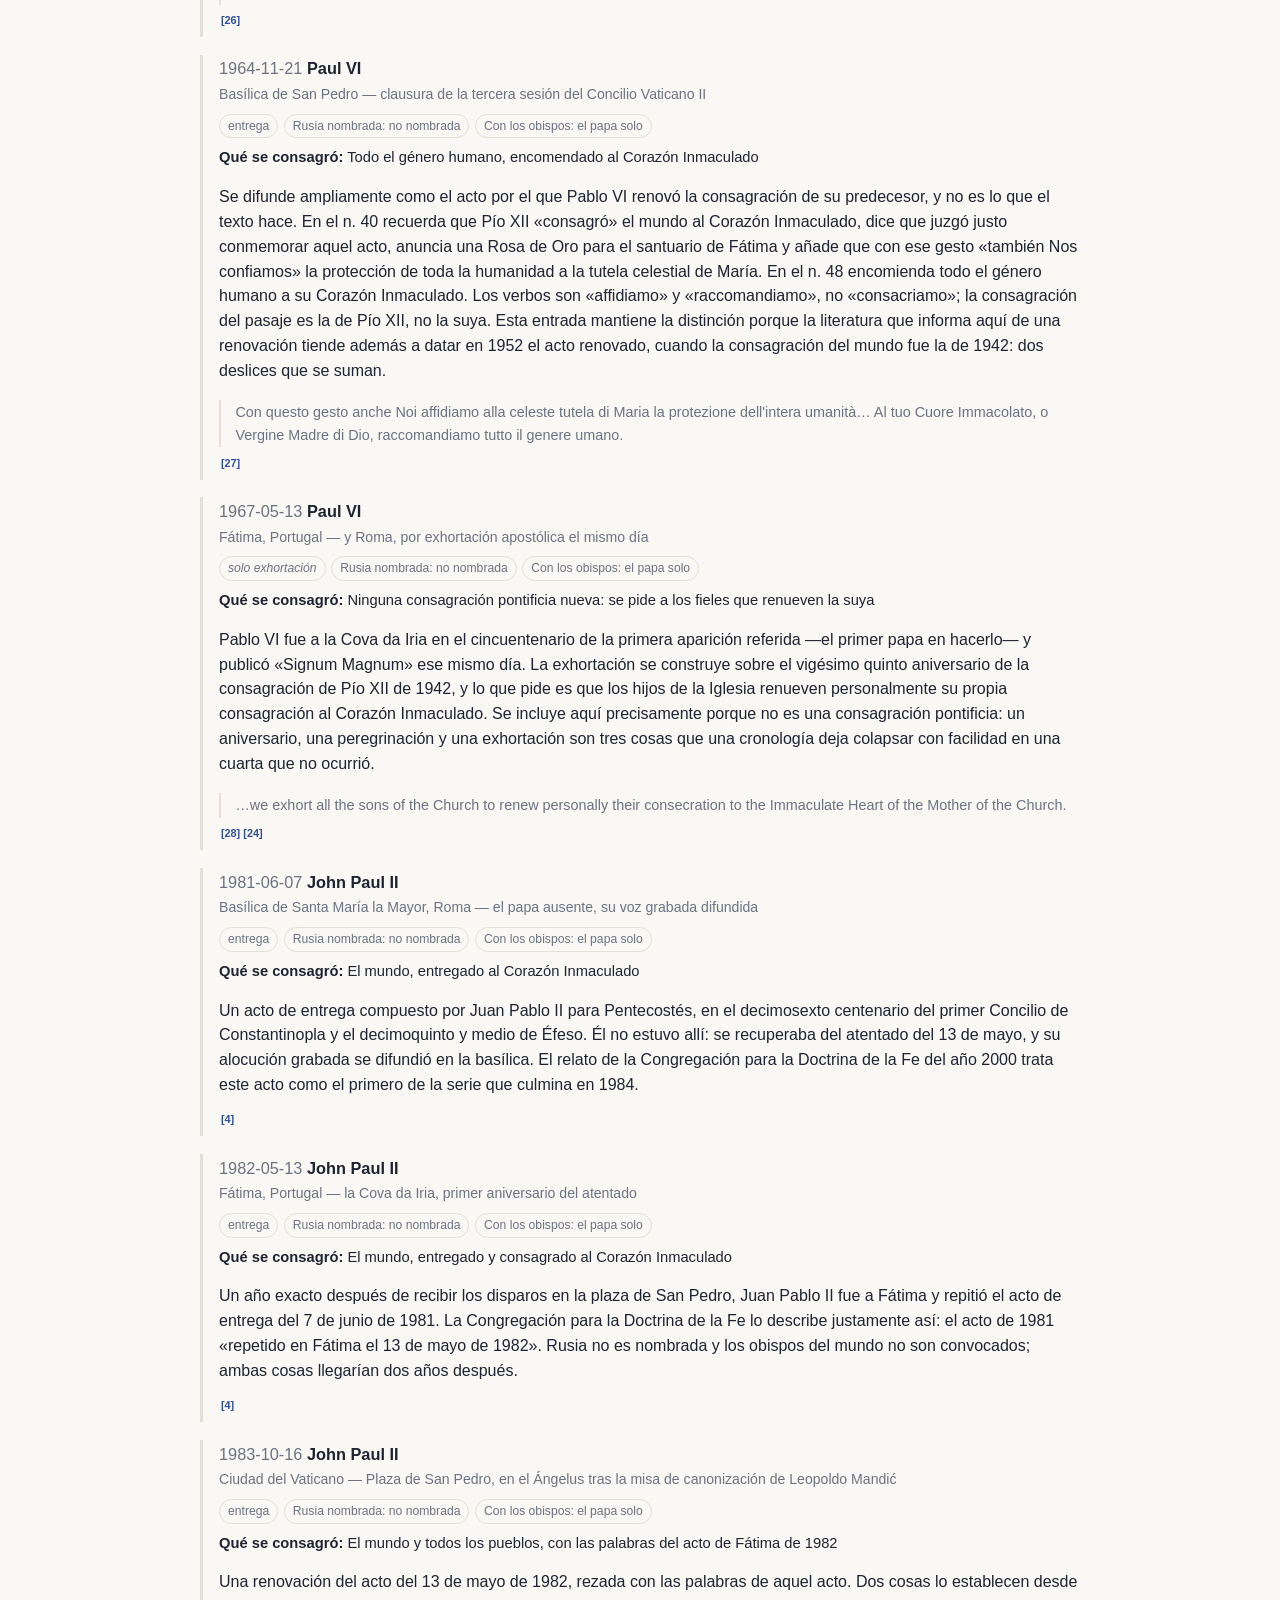
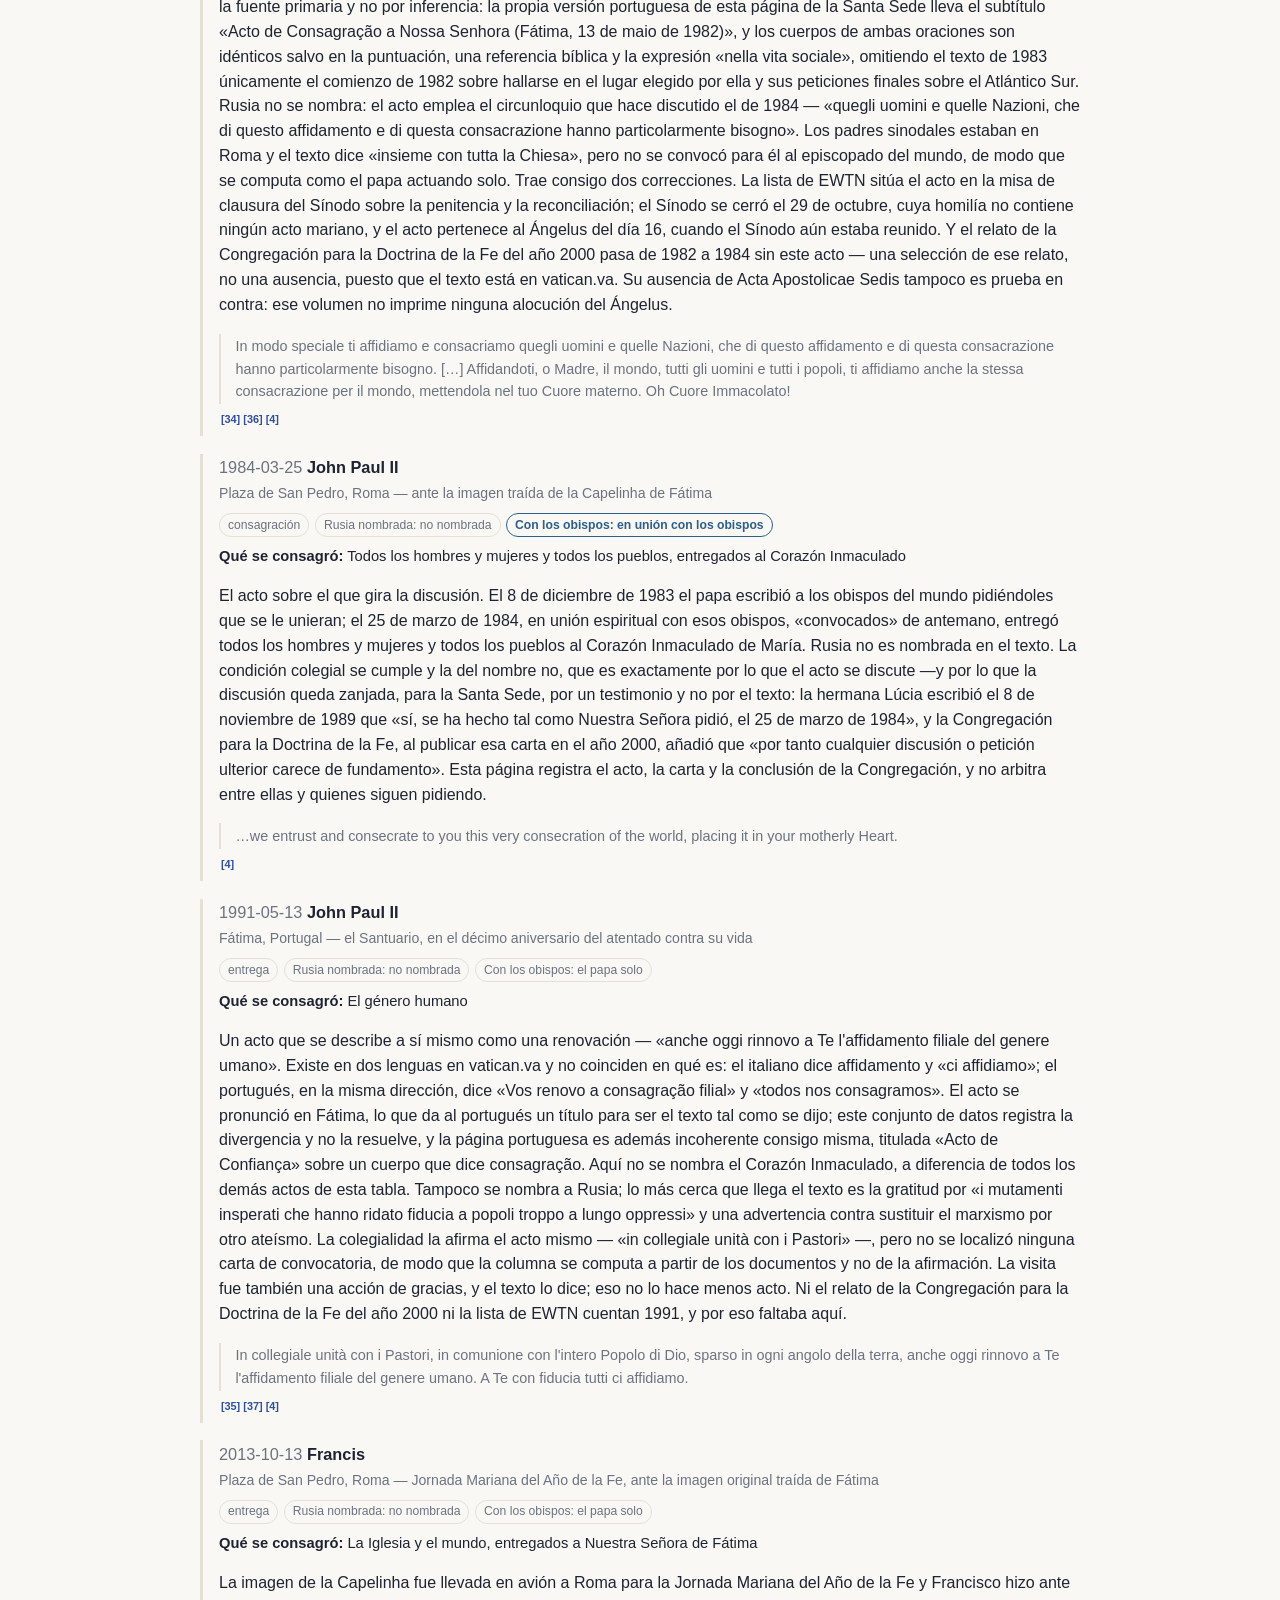
==== commit 45cd5b46: "River ribbon: print each axis year once (core#116) Port of the template fix: axis marks are deduplic" ====
--- a/docs/es/index.html
+++ b/docs/es/index.html
@@ -206,7 +206,7 @@
         <svg class="rv-ribbon" viewBox="-4 0 1008 29" preserveAspectRatio="xMinYMid meet" role="img" aria-label="Vista general de los 33 acontecimientos; los grandes vacíos del registro se dibujan como cortes">
           <rect class="rv-row" x="0" y="2" width="1000" height="9"/><rect class="rv-brk" x="102.8" y="2" width="4" height="9"><title>2 décadas sin acontecimientos registrados (1890–1909)</title></rect><rect class="rv-brk" x="699.6" y="2" width="4" height="9"><title>2 décadas sin acontecimientos registrados (1970–1989)</title></rect>
           <line class="rv-tick rv-l0" data-i="0" x1="14.5" x2="14.5" y1="3.5" y2="9.5"/><line class="rv-tick rv-l0" data-i="1" x1="117.6" x2="117.6" y1="3.5" y2="9.5"/><line class="rv-tick rv-l0" data-i="2" x1="127.3" x2="127.3" y1="3.5" y2="9.5"/><line class="rv-tick rv-l0 rv-u" data-i="3" x1="175.7" x2="175.7" y1="3.5" y2="9.5"/><line class="rv-tick rv-l0" data-i="4" x1="185.4" x2="185.4" y1="3.5" y2="9.5"/><line class="rv-tick rv-l0" data-i="5" x1="185.4" x2="185.4" y1="3.5" y2="9.5"/><line class="rv-tick rv-l0" data-i="6" x1="185.4" x2="185.4" y1="3.5" y2="9.5"/><line class="rv-tick rv-l0" data-i="7" x1="185.4" x2="185.4" y1="3.5" y2="9.5"/><line class="rv-tick rv-l0" data-i="8" x1="185.4" x2="185.4" y1="3.5" y2="9.5"/><line class="rv-tick rv-l0" data-i="9" x1="185.4" x2="185.4" y1="3.5" y2="9.5"/><line class="rv-tick rv-l0" data-i="10" x1="185.4" x2="185.4" y1="3.5" y2="9.5"/><line class="rv-tick rv-l0" data-i="11" x1="195.1" x2="195.1" y1="3.5" y2="9.5"/><line class="rv-tick rv-l0" data-i="12" x1="204.8" x2="204.8" y1="3.5" y2="9.5"/><line class="rv-tick rv-l0" data-i="13" x1="204.8" x2="204.8" y1="3.5" y2="9.5"/><line class="rv-tick rv-l0" data-i="14" x1="214.4" x2="214.4" y1="3.5" y2="9.5"/><line class="rv-tick rv-l0" data-i="15" x1="214.4" x2="214.4" y1="3.5" y2="9.5"/><line class="rv-tick rv-l0" data-i="16" x1="233.8" x2="233.8" y1="3.5" y2="9.5"/><line class="rv-tick rv-l0" data-i="17" x1="233.8" x2="233.8" y1="3.5" y2="9.5"/><line class="rv-tick rv-l0" data-i="18" x1="233.8" x2="233.8" y1="3.5" y2="9.5"/><line class="rv-tick rv-l0" data-i="19" x1="311.2" x2="311.2" y1="3.5" y2="9.5"/><line class="rv-tick rv-l0" data-i="20" x1="311.2" x2="311.2" y1="3.5" y2="9.5"/><line class="rv-tick rv-l0" data-i="21" x1="359.6" x2="359.6" y1="3.5" y2="9.5"/><line class="rv-tick rv-l0" data-i="22" x1="427.4" x2="427.4" y1="3.5" y2="9.5"/><line class="rv-tick rv-l0" data-i="23" x1="466.1" x2="466.1" y1="3.5" y2="9.5"/><line class="rv-tick rv-l0" data-i="24" x1="533.9" x2="533.9" y1="3.5" y2="9.5"/><line class="rv-tick rv-l0" data-i="25" x1="669.4" x2="669.4" y1="3.5" y2="9.5"/><line class="rv-tick rv-l0" data-i="26" x1="801.6" x2="801.6" y1="3.5" y2="9.5"/><line class="rv-tick rv-l0" data-i="27" x1="811.2" x2="811.2" y1="3.5" y2="9.5"/><line class="rv-tick rv-l0" data-i="28" x1="811.2" x2="811.2" y1="3.5" y2="9.5"/><line class="rv-tick rv-l0" data-i="29" x1="859.6" x2="859.6" y1="3.5" y2="9.5"/><line class="rv-tick rv-l0" data-i="30" x1="879" x2="879" y1="3.5" y2="9.5"/><line class="rv-tick rv-l0" data-i="31" x1="975.8" x2="975.8" y1="3.5" y2="9.5"/><line class="rv-tick rv-l0" data-i="32" x1="975.8" x2="975.8" y1="3.5" y2="9.5"/>
-          <text class="rv-axis" x="0" y="26" text-anchor="start">1881</text><text class="rv-axis" x="96.8" y="26" text-anchor="end">1881</text><text class="rv-axis" x="112.8" y="26" text-anchor="start">1910</text><text class="rv-axis" x="693.6" y="26" text-anchor="end">1967</text><text class="rv-axis" x="709.6" y="26" text-anchor="start">1999</text><text class="rv-axis" x="1000" y="26" text-anchor="end">2017</text><rect class="rv-win" x="0" y="0" width="0" height="13"/>
+          <text class="rv-axis" x="0" y="26" text-anchor="start">1881</text><text class="rv-axis" x="112.8" y="26" text-anchor="start">1910</text><text class="rv-axis" x="693.6" y="26" text-anchor="end">1967</text><text class="rv-axis" x="709.6" y="26" text-anchor="start">1999</text><text class="rv-axis" x="1000" y="26" text-anchor="end">2017</text><rect class="rv-win" x="0" y="0" width="0" height="13"/>
         </svg>
       </div>
       <ol class="rv-list" style="--lanes:1">
--- a/docs/styles.css
+++ b/docs/styles.css
@@ -680,3 +680,65 @@
   .rv-e[hidden] { display: grid; }
   .rv-card { animation: none; }
 }
+
+/* This site's own rules for dark mode: rules that exist only in this
+   stylesheet and hard-code a light colour. Kept above the core block so a
+   re-sync of that block leaves them alone. */
+@media screen and (prefers-color-scheme: dark) {
+  .cons-russia-named, .cons-bishops-united { color: #8cc0ea; }
+  .cons-chip.cons-russia-named, .cons-chip.cons-bishops-united { border-color: #8cc0ea; color: #8cc0ea; }
+}
+
+/* ---------------------------------------------------------------------------
+   Dark mode (core#113): follows the reader's system setting; the light page
+   is untouched. A self-contained block, appended last, so it layers over any
+   site's copy of the stylesheet: it redefines the base tokens and restates
+   only the rules that hard-code a light colour. The site accent is a dark
+   hue, so wherever it is TEXT it is lifted to --accent-hi; where it is a fill
+   it stays the accent. Screen only: print keeps the light page.
+   --------------------------------------------------------------------------- */
+@media screen and (prefers-color-scheme: dark) {
+  :root {
+    color-scheme: dark;
+    --bg: #121418; --surface: #1a1d23; --ink: #e4e6ea; --muted: #9ba2ae; --line: #2d313a;
+    --accent-hi: color-mix(in srgb, var(--accent) 45%, #ffffff);
+    --accent-soft: color-mix(in srgb, var(--accent) 26%, #1a1d23);
+    --accent-dark: var(--accent-hi);
+    --card: var(--surface);
+  }
+  .site-header { background: linear-gradient(135deg, color-mix(in srgb, var(--accent) 45%, #000000), var(--accent)); }
+  .site-nav { background: #0d0f13; box-shadow: 0 1px 0 var(--line); }
+  a { color: var(--accent-hi); }
+  .site-nav a { color: #e8e6e1; }
+  .facts dt, .flag, .related-link a, sup.cite a, ol.references a, .archive-link:hover,
+  .lang-switch a:hover, .lang-switch .lang-current, .party-link a { color: var(--accent-hi); }
+  .glossary-link { color: var(--accent-hi); border-bottom-color: var(--accent-hi); }
+  .notice-attribution { background: #2a2416; }
+  .i18n-disclaimer { background: #2a2416; border-bottom-color: #4a3d1f; color: #e3cf8f; }
+  table.meetings thead th { background: #0d0f13; }
+  table.meetings tbody tr:nth-child(even) { background: #16191e; }
+  .site-footer code { background: #262a31; }
+  .lineage-branch.lineage-separate { background: #211d14; }
+  .lineage-separate .tree-status { color: #e7c58a; background: #3a2f18; }
+  .tree-edge-label { background: #23262d; }
+  .nc-track { background: #262a31; }
+  .latam-bg { fill: #2a2e36; stroke: #121418; }
+  .latam-c { fill: #353a44; stroke: #121418; }
+  .latam-c.map-t1, .atlas-swatch.map-t1 { fill: color-mix(in srgb, var(--accent) 70%, #2a2e36); background: color-mix(in srgb, var(--accent) 70%, #2a2e36); }
+  .latam-c.map-t2, .atlas-swatch.map-t2 { fill: color-mix(in srgb, var(--accent) 45%, #2a2e36); background: color-mix(in srgb, var(--accent) 45%, #2a2e36); }
+  .latam-c.map-t3, .atlas-swatch.map-t3 { fill: color-mix(in srgb, var(--accent) 25%, #2a2e36); background: color-mix(in srgb, var(--accent) 25%, #2a2e36); }
+  .atlas-swatch { background: #353a44; }
+  .sw-has-unverified { background-image: repeating-linear-gradient(45deg, rgba(18,20,24,.55) 0 3px, transparent 3px 6px); }
+  .al-tab[aria-selected="true"] { color: #121418; }
+  .al-favourable .al-node-status, .al-favourable .al-status { color: #7fd1a0; }
+  .al-negative .al-node-status, .al-negative .al-status { color: #f0a0ab; }
+  .al-inconclusive .al-node-status, .al-inconclusive .al-status,
+  .al-reported-undocumented .al-node-status, .al-reported-undocumented .al-status { color: #e3c77a; }
+  .al-pending .al-node-status, .al-pending .al-status { color: #8cc8e6; }
+  .al-adjacent .al-node-status, .al-adjacent .al-status { color: #c3a9e8; }
+  .rv-l0 { --c: var(--accent-hi); }
+  .rv-lanes .rv-l0 { --c: #9d93ff; }
+  .rv-l1 { --c: #4fc4b5; } .rv-l2 { --c: #e3a24f; } .rv-l3 { --c: #f07aa8; }
+  .rv-l4 { --c: #6fb4e8; } .rv-l5 { --c: #a8c25a; } .rv-l6 { --c: #d49a7e; } .rv-l7 { --c: #a3adbb; }
+  .rv-win { fill: var(--accent-hi); stroke: var(--accent-hi); }
+}
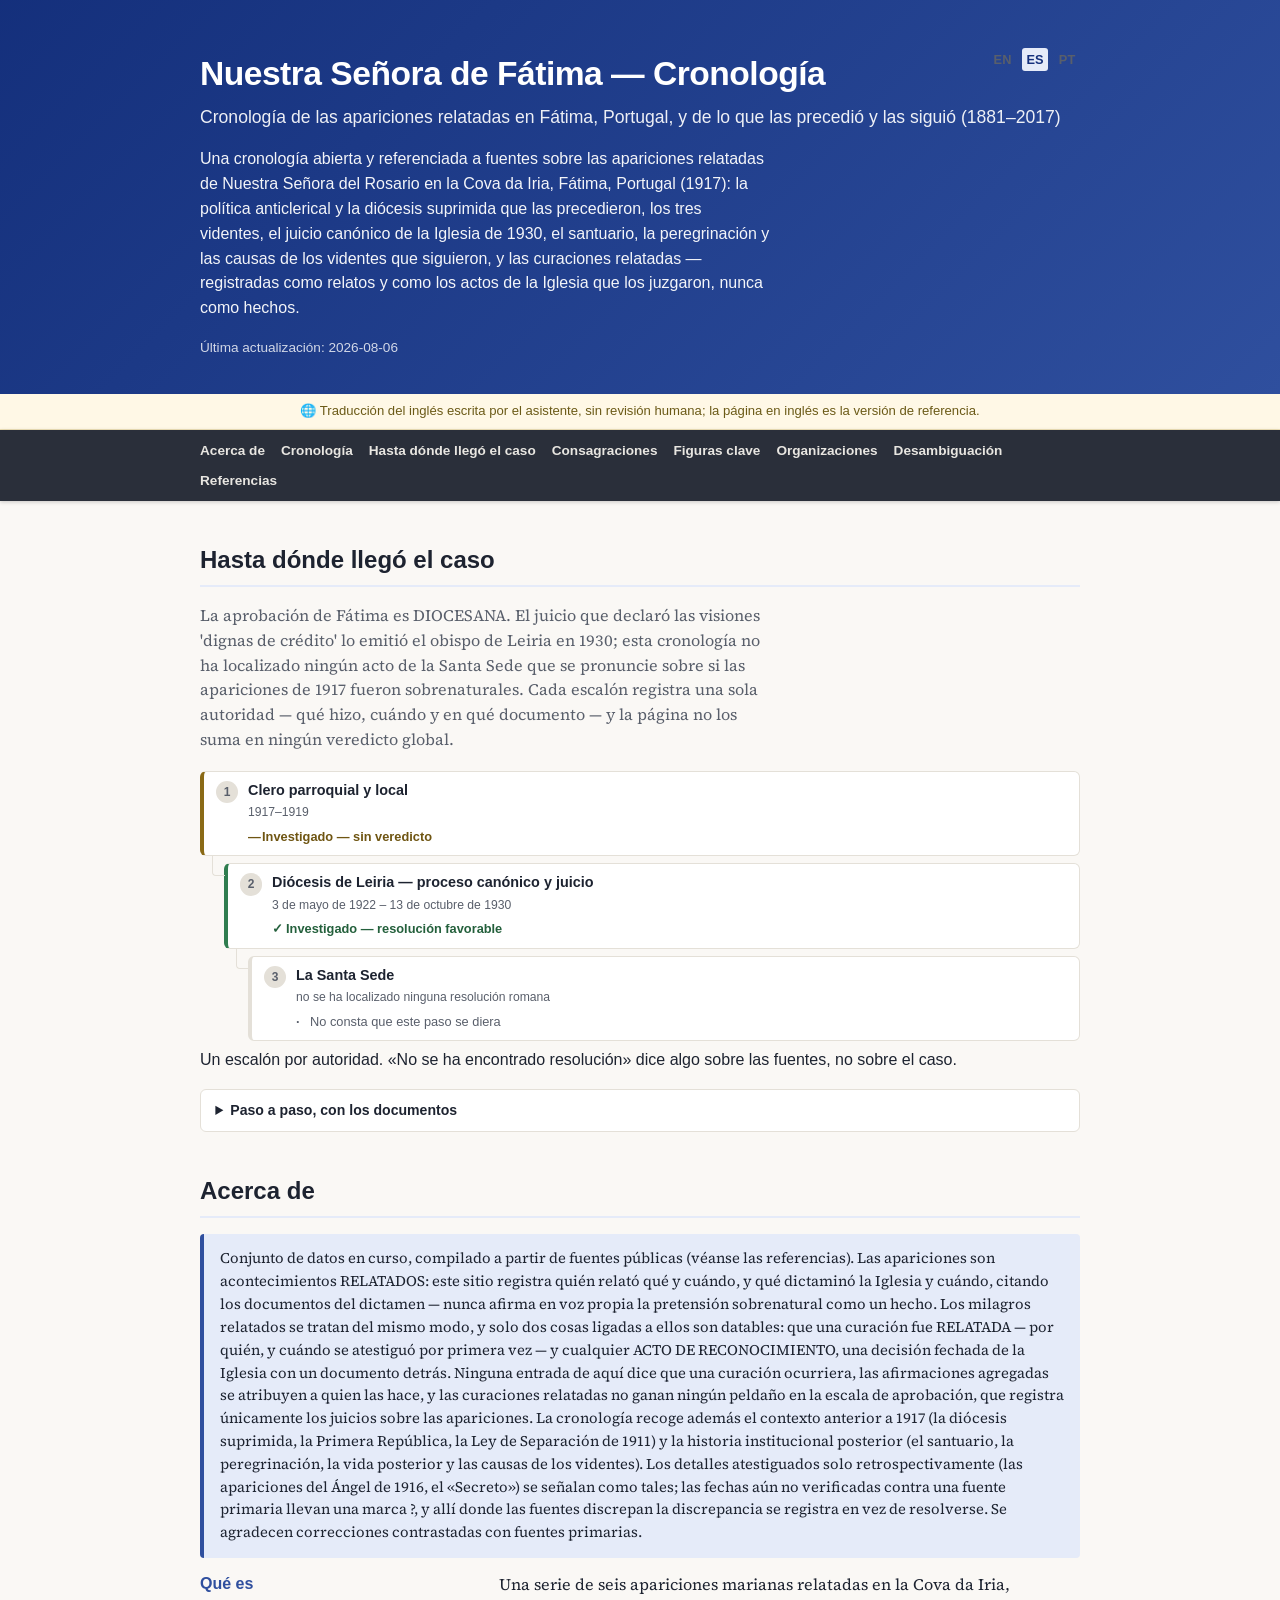
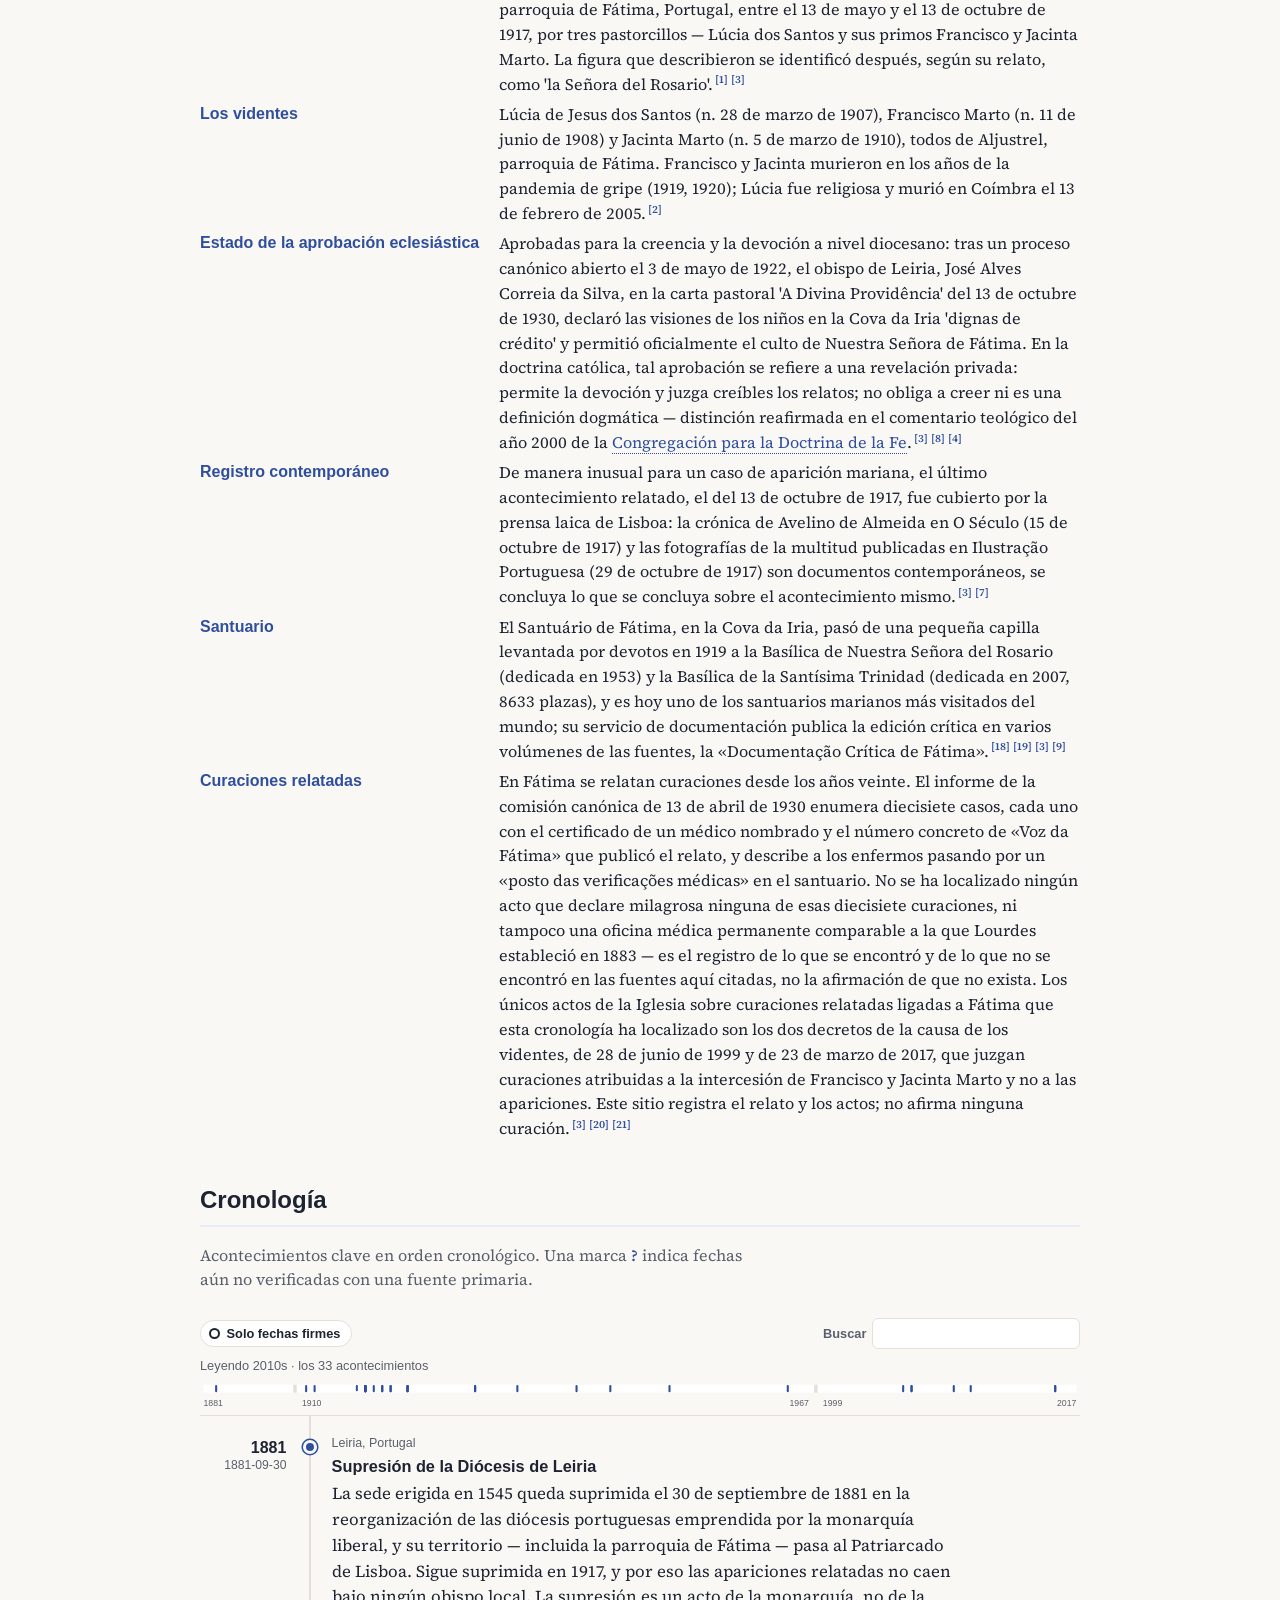
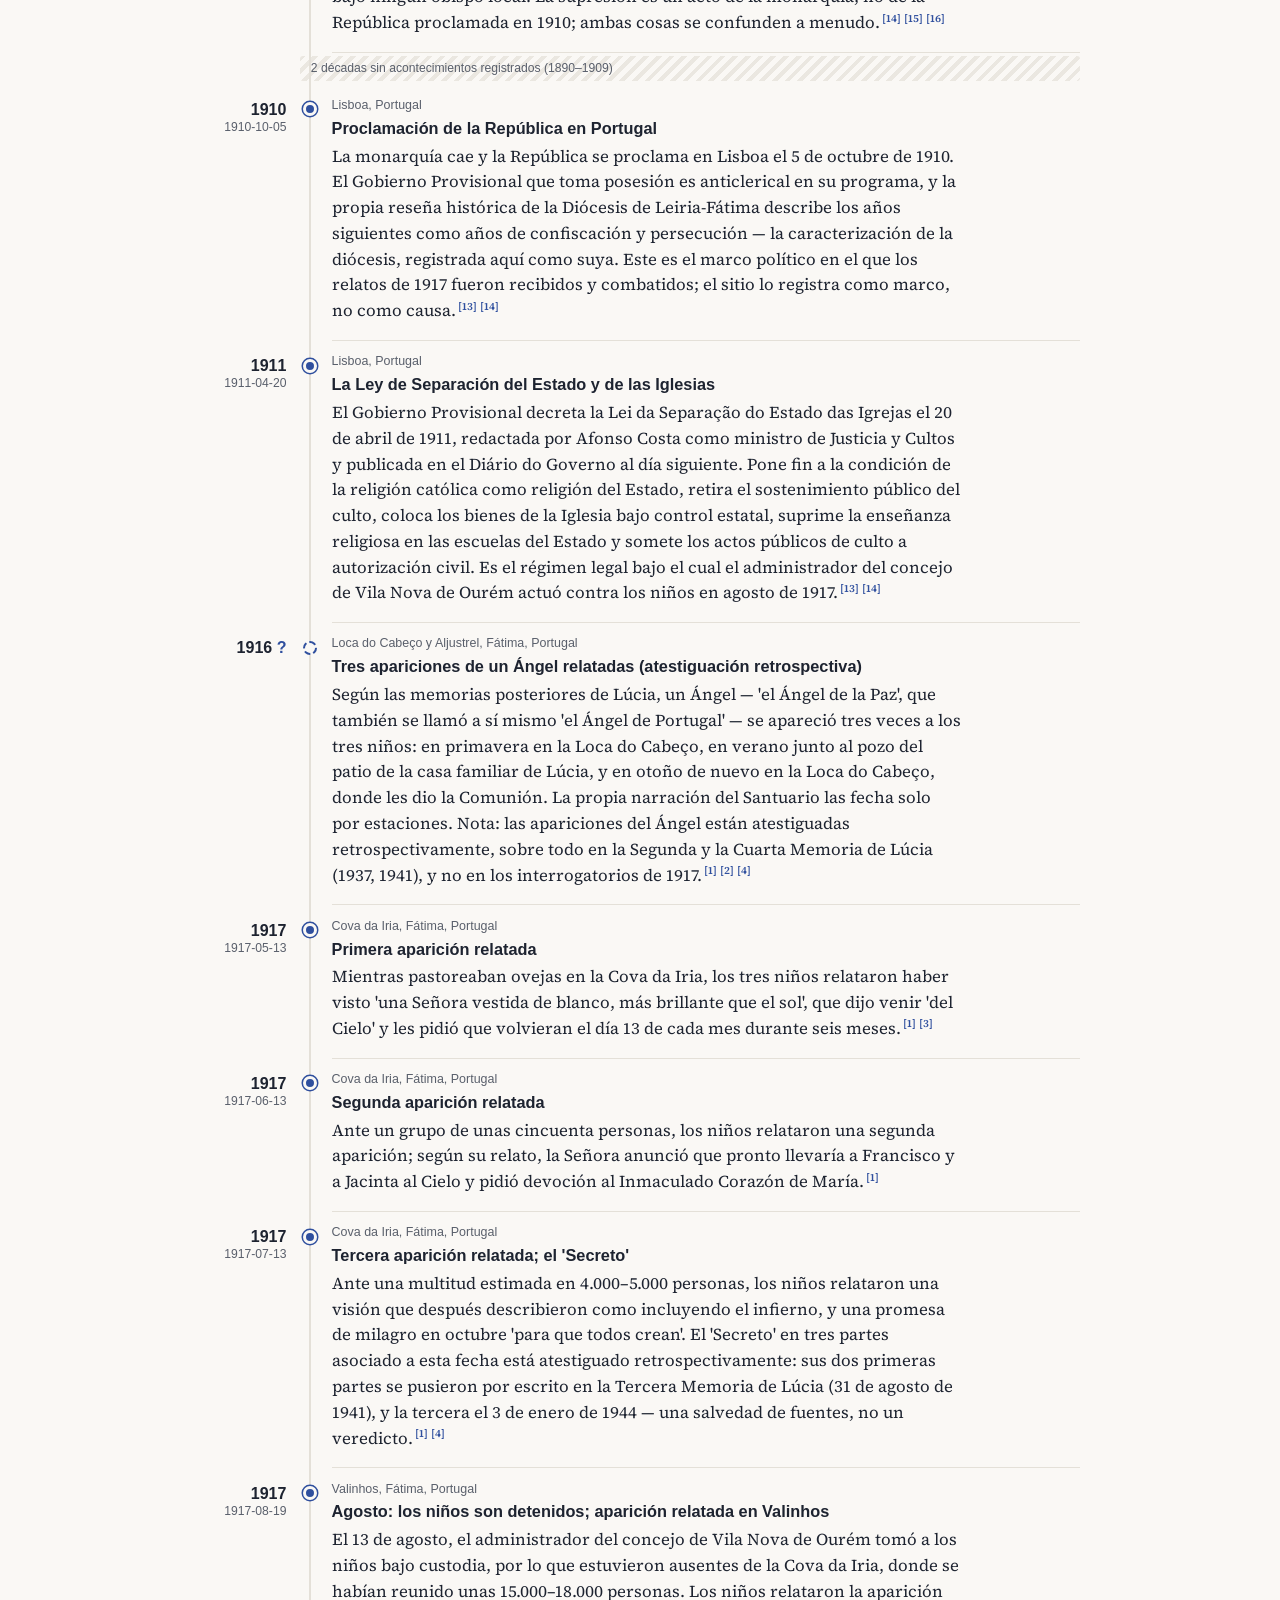
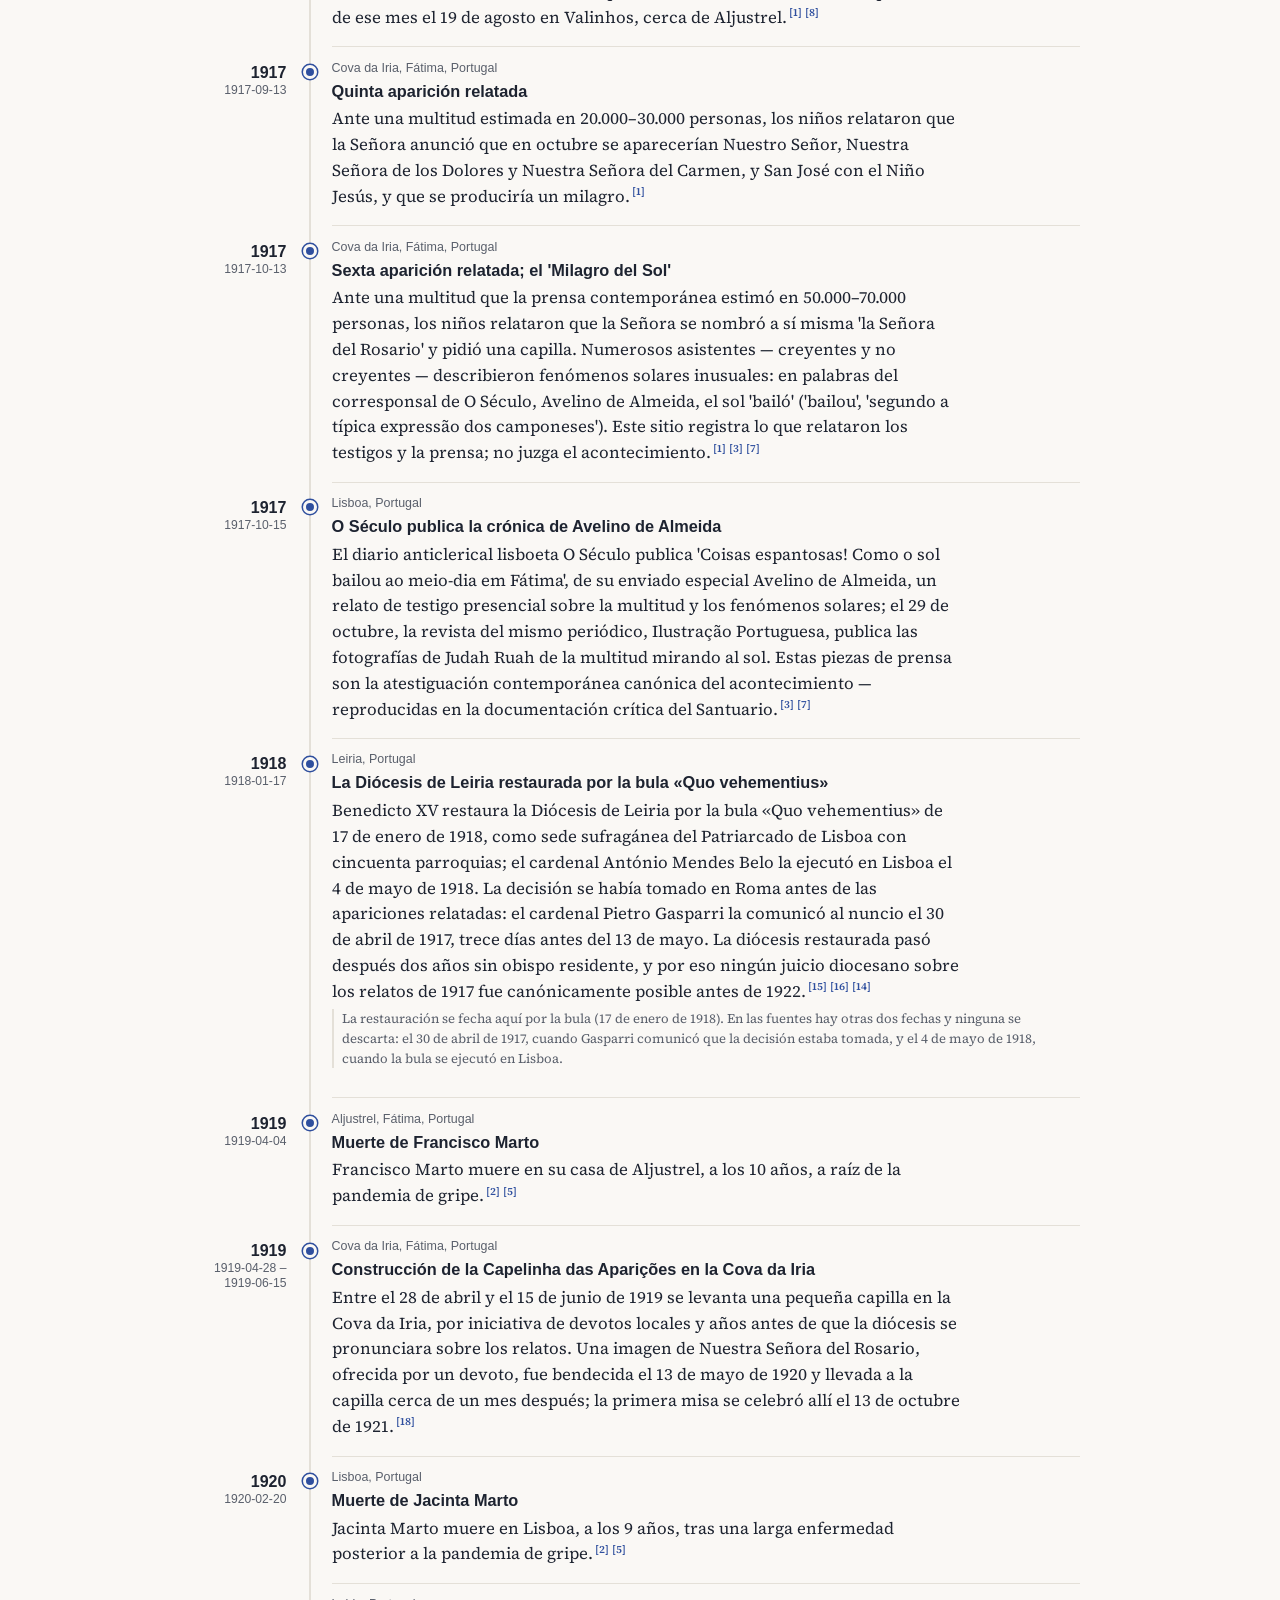
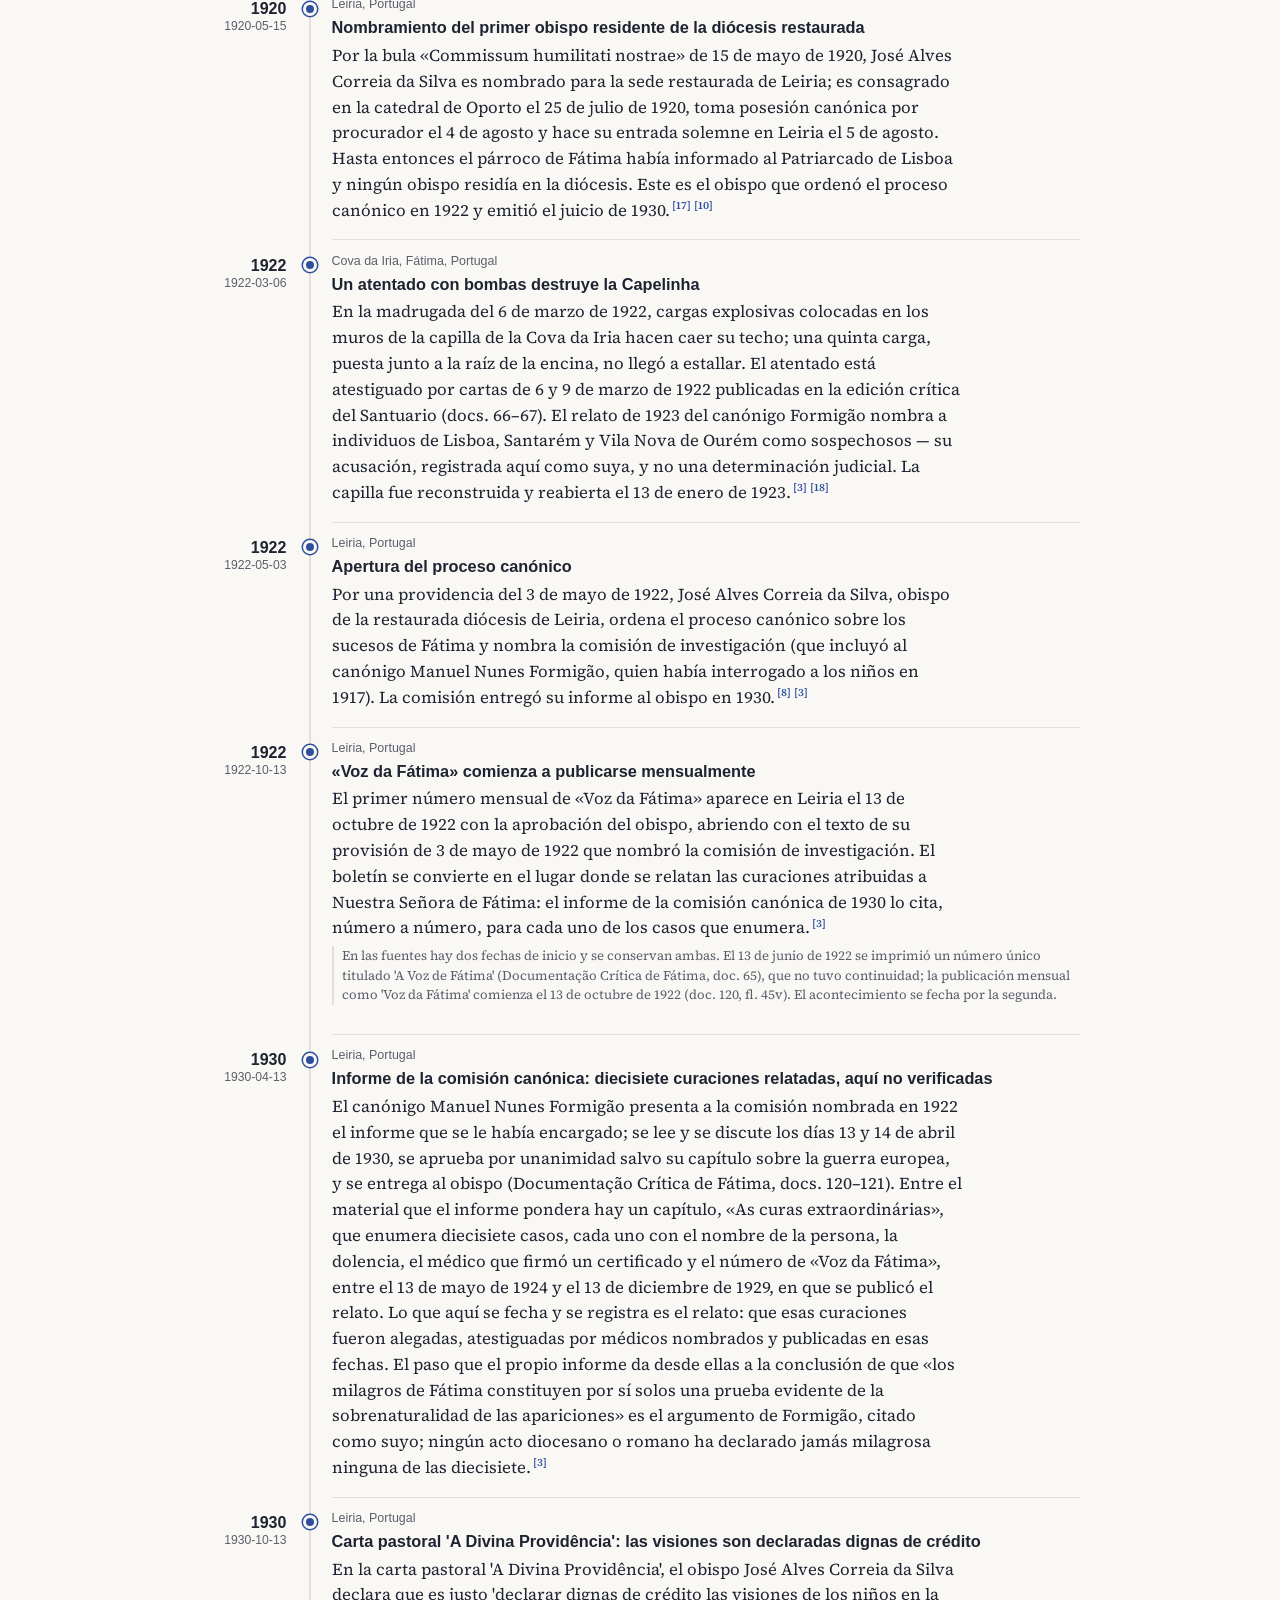
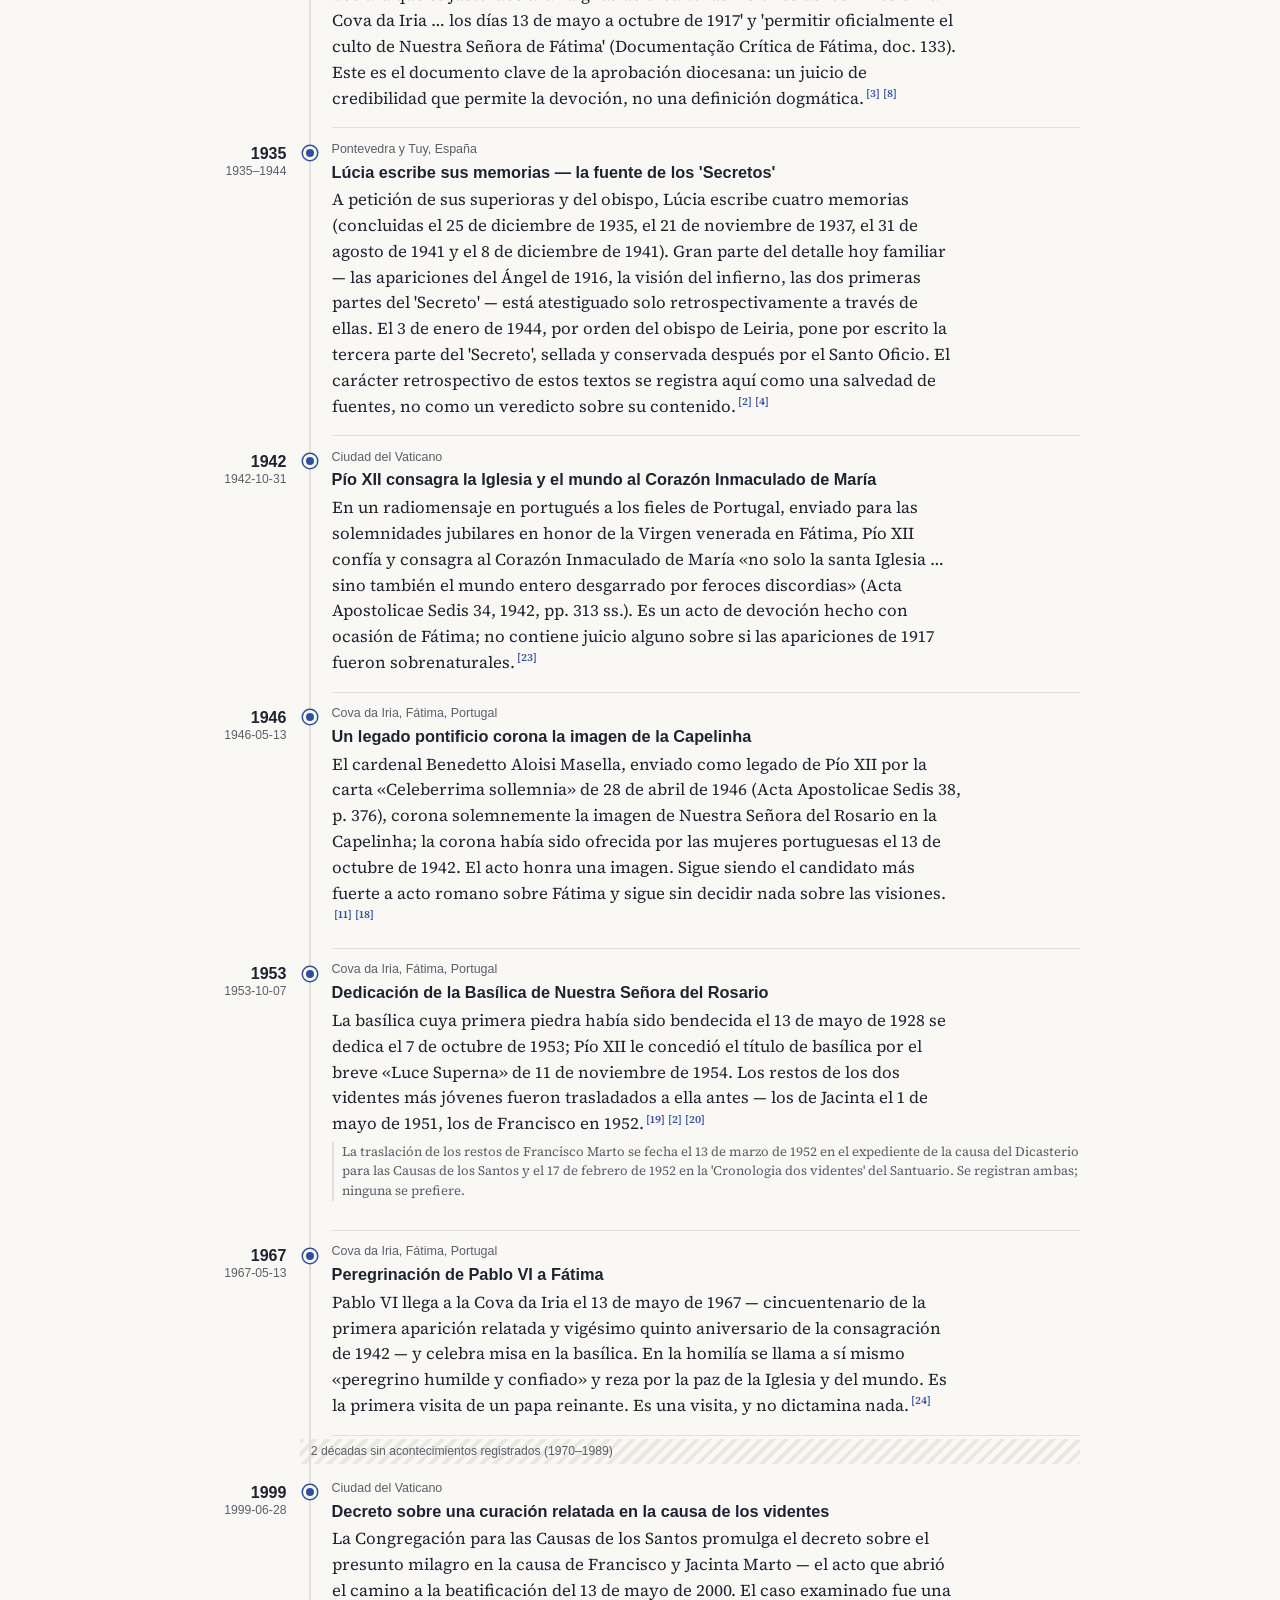
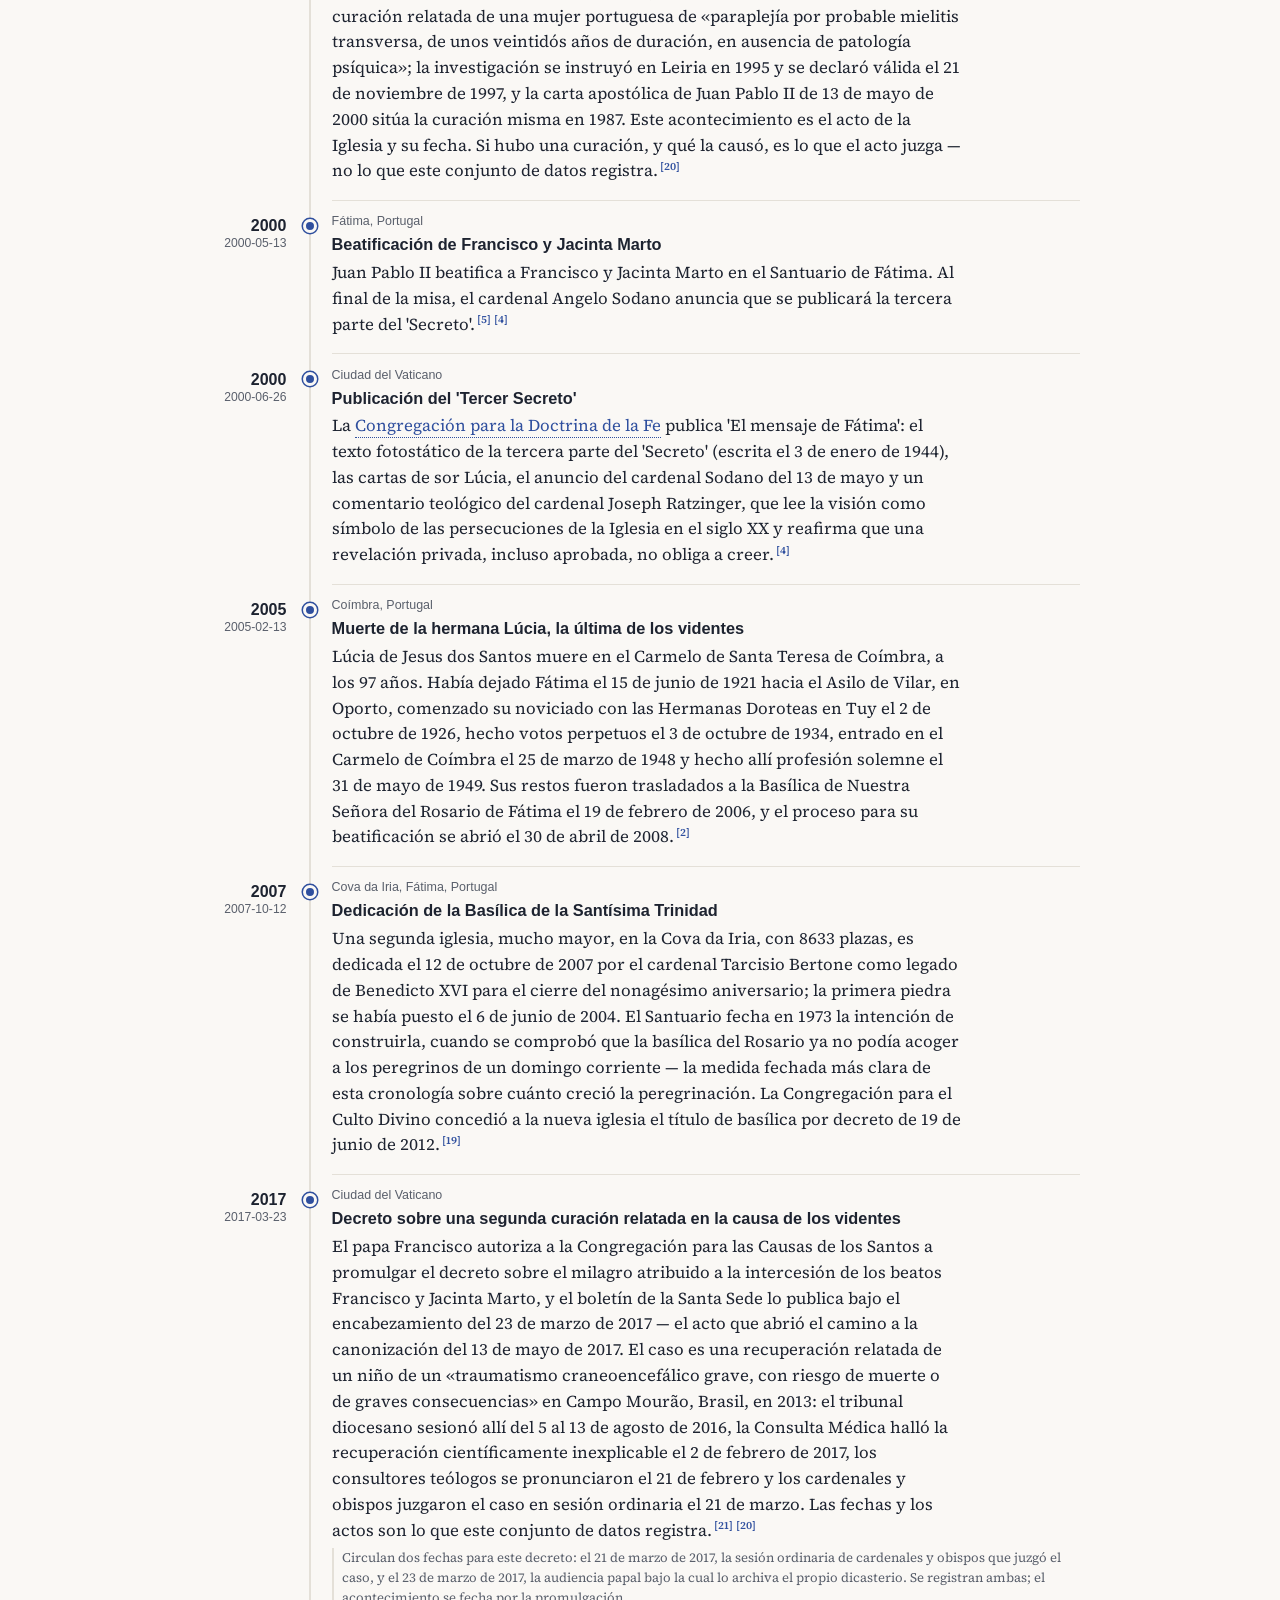
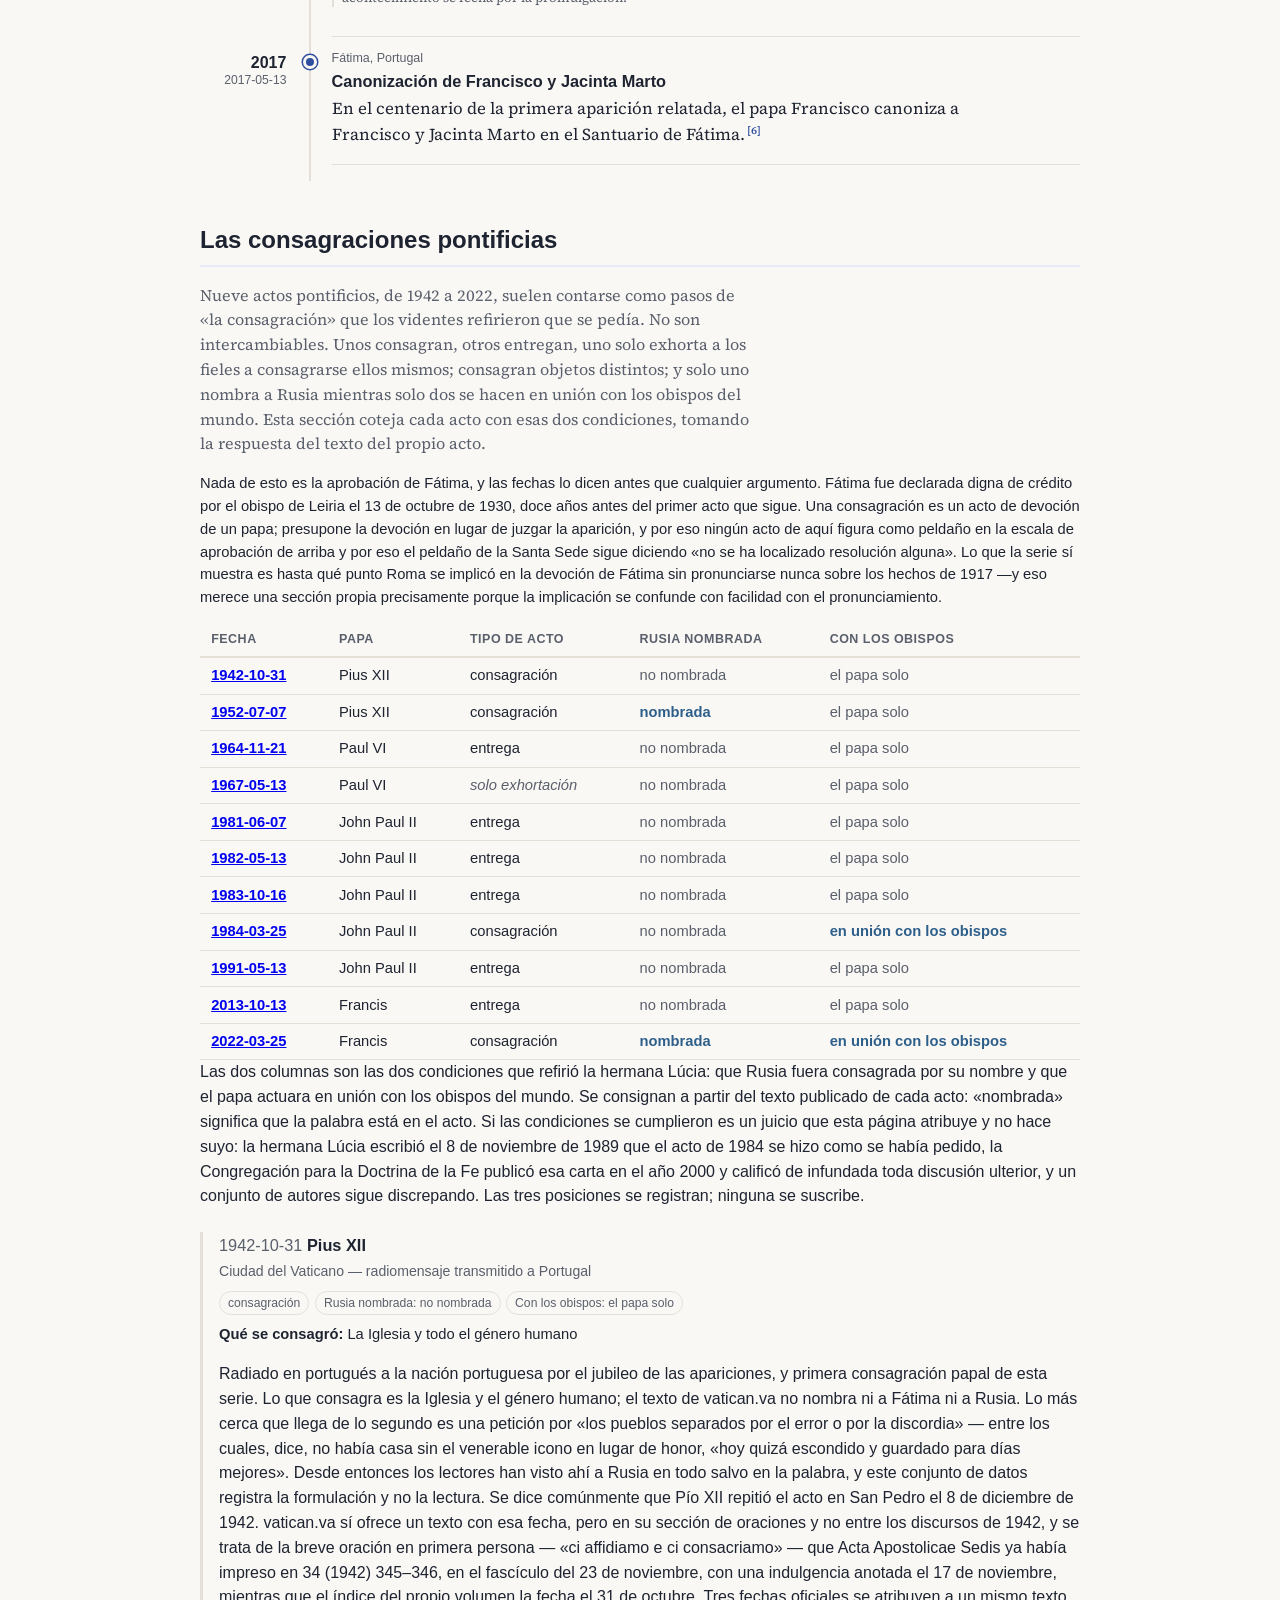
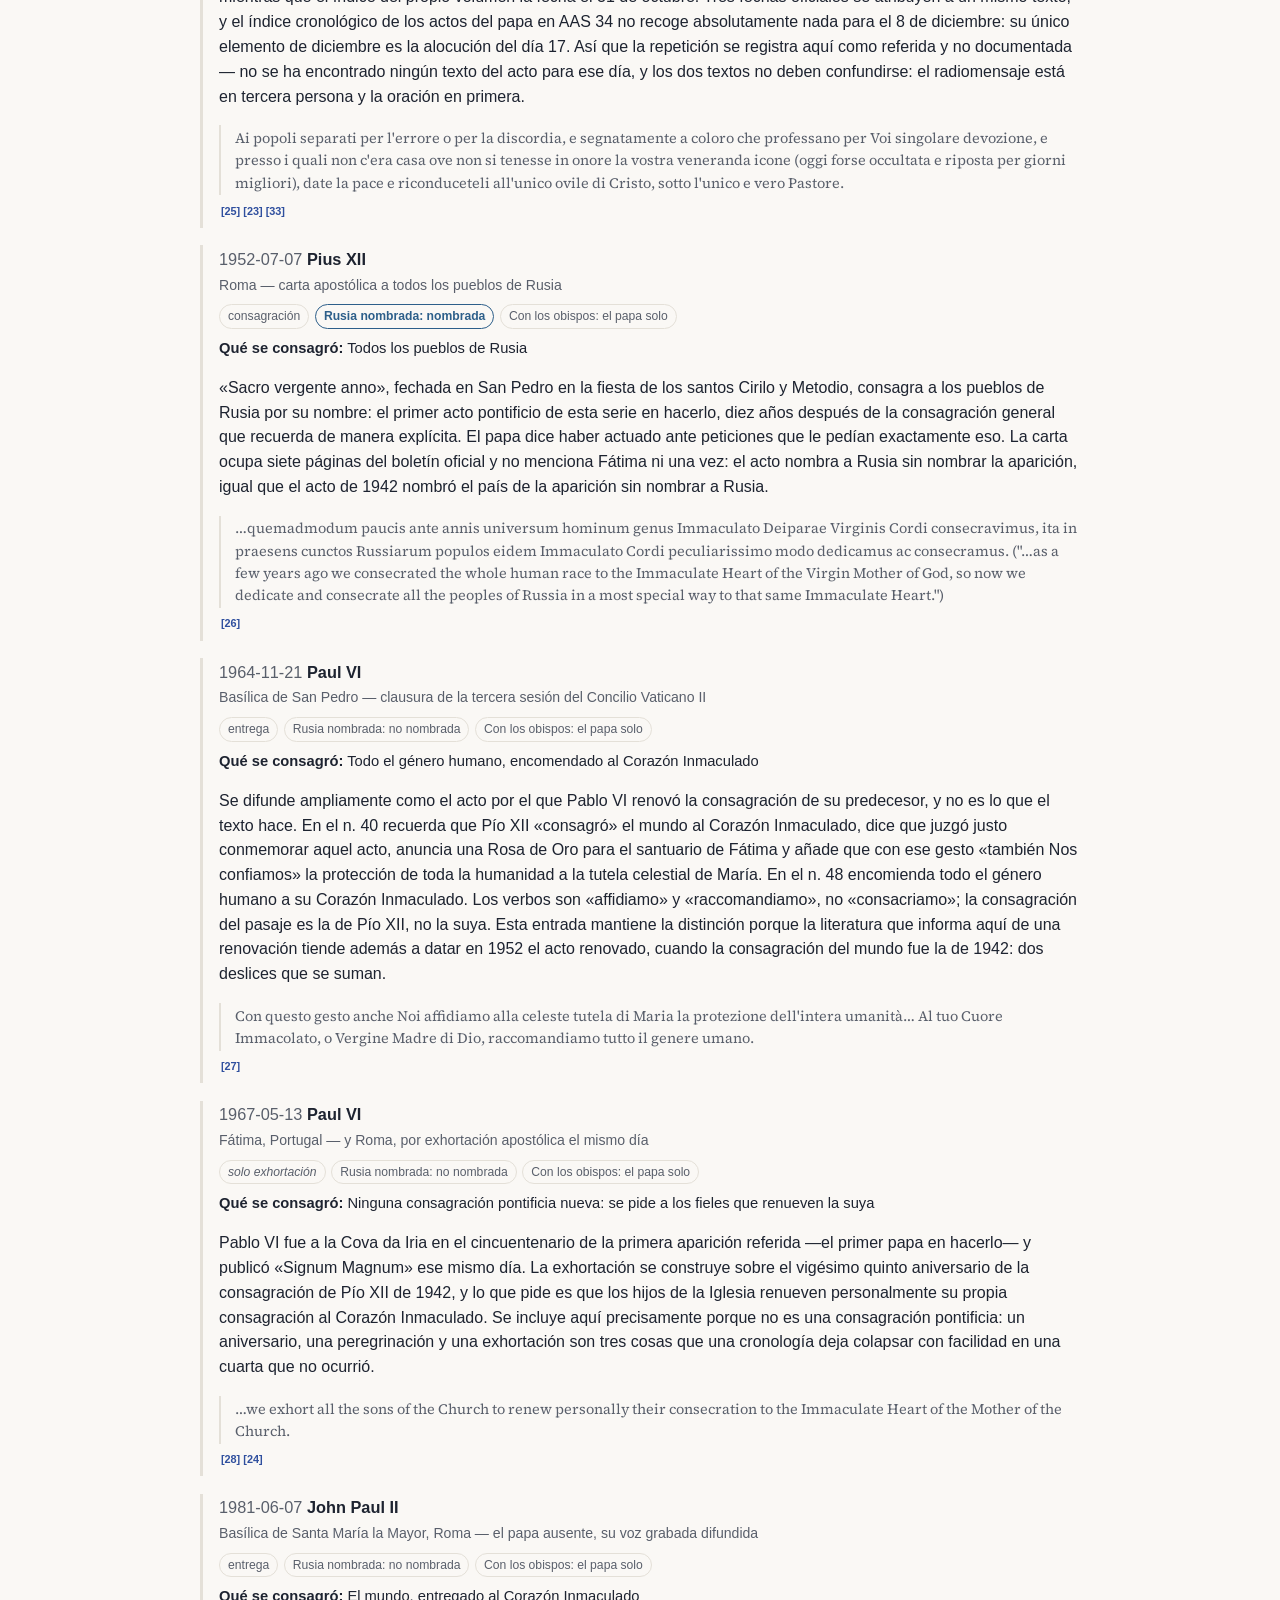
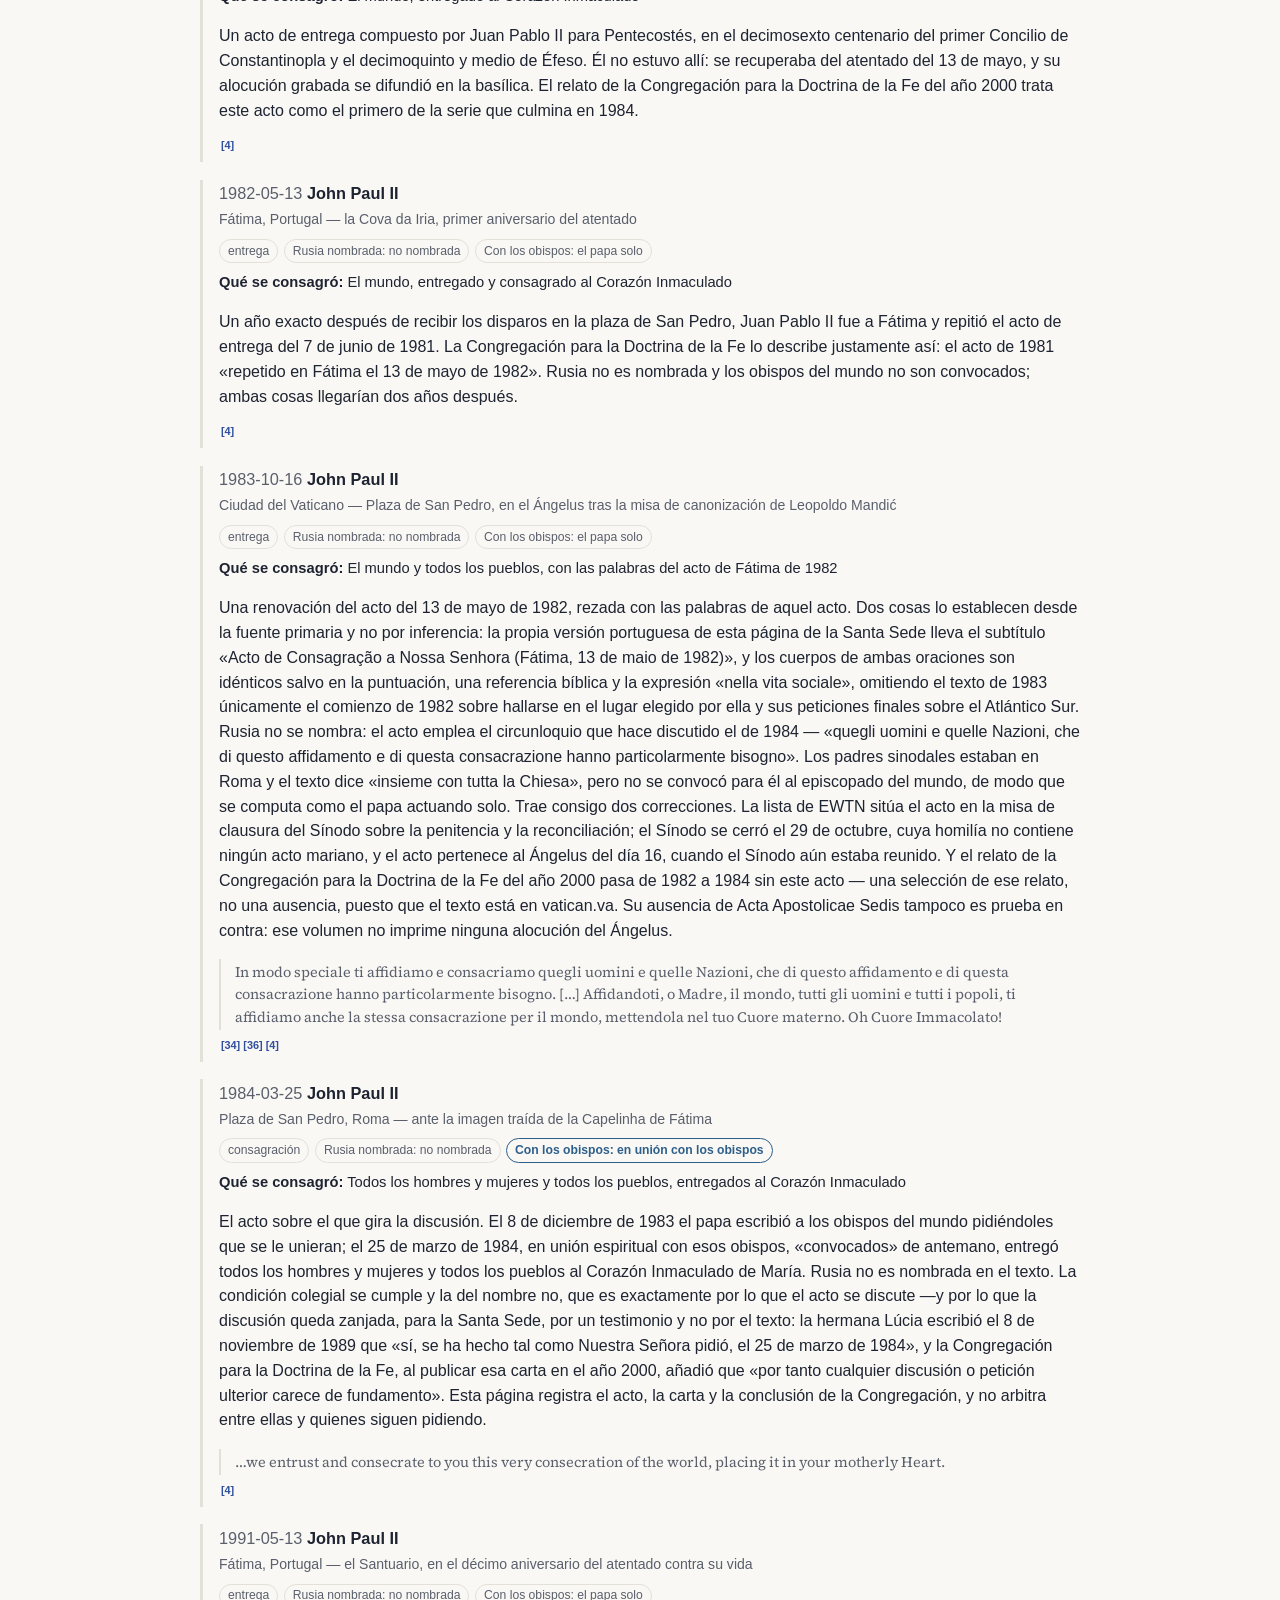
==== commit c0b0cc29: "Adopt core#74/#118/#119/#120/#121/#123/#3: vocabulary, look, citations, disputed dates, shared tests" ====
--- a/docs/es/index.html
+++ b/docs/es/index.html
@@ -15,6 +15,7 @@
   </script>
   <link rel="stylesheet" href="../styles.css">
   <script src="../river.js" defer></script>
+  <script src="../cite.js" defer data-label="Referencia" data-all="Todas las referencias"></script>
   <link rel="canonical" href="https://cronologia.github.io/fatima/es/">
   <link rel="alternate" hreflang="en" href="https://cronologia.github.io/fatima/en/">
   <link rel="alternate" hreflang="es" href="https://cronologia.github.io/fatima/es/">
@@ -823,187 +824,187 @@
       espectro de perspectivas de forma deliberada; las afirmaciones controvertidas se atribuyen a sus autores.</p>
       <ol class="references">
         <li id="ref-1">
-          <a href="https://www.fatima.pt/pt/pages/narrativa-das-aparicoes" rel="noopener noreferrer" target="_blank">Narrativa das aparições</a> · <a class="archive-link" href="https://web.archive.org/web/20260118024925/https://www.fatima.pt/pt/pages/narrativa-das-aparicoes" rel="noopener noreferrer" target="_blank">🗄 archived 2026-01-18</a>
+          <a href="https://www.fatima.pt/pt/pages/narrativa-das-aparicoes" rel="noopener noreferrer" target="_blank">Narrativa das aparições</a> · <a class="archive-link" href="https://web.archive.org/web/20260118024925/https://www.fatima.pt/pt/pages/narrativa-das-aparicoes" rel="noopener noreferrer" target="_blank">🗄 archivado 2026-01-18</a>
           <span class="ref-meta">Santuário de Fátima · oficial</span>
           <span class="ref-note">La narración oficial del Santuario sobre las apariciones del Ángel de 1916 y las marianas de 1917 — el relato del propio custodio, favorable por naturaleza; se usa aquí por las fechas, lugares y estimaciones de multitud canónicas que registra.</span>
         </li>
         <li id="ref-2">
-          <a href="https://www.fatima.pt/pt/pages/cronologia-dos-videntes" rel="noopener noreferrer" target="_blank">Cronologia dos videntes</a> · <a class="archive-link" href="https://web.archive.org/web/20260313122153/https://www.fatima.pt/pt/pages/cronologia-dos-videntes" rel="noopener noreferrer" target="_blank">🗄 archived 2026-03-13</a>
+          <a href="https://www.fatima.pt/pt/pages/cronologia-dos-videntes" rel="noopener noreferrer" target="_blank">Cronologia dos videntes</a> · <a class="archive-link" href="https://web.archive.org/web/20260313122153/https://www.fatima.pt/pt/pages/cronologia-dos-videntes" rel="noopener noreferrer" target="_blank">🗄 archivado 2026-03-13</a>
           <span class="ref-meta">Santuário de Fátima · oficial</span>
           <span class="ref-note">La cronología fechada de los tres videntes publicada por el Santuario: nacimientos, muertes, la vida religiosa de Lúcia y las fechas de conclusión de sus cuatro memorias.</span>
         </li>
         <li id="ref-3">
-          <a href="https://www.fatima.pt/pt/documentacao/f001-documentacao-critica-de-fatima-selecao-de-documentos-1917-1930" rel="noopener noreferrer" target="_blank">Documentação Crítica de Fátima. Seleção de documentos (1917–1930)</a> · <a class="archive-link" href="https://web.archive.org/web/20260121072327/https://www.fatima.pt/pt/documentacao/f001-documentacao-critica-de-fatima-selecao-de-documentos-1917-1930" rel="noopener noreferrer" target="_blank">🗄 archived 2026-01-21</a>
+          <a href="https://www.fatima.pt/pt/documentacao/f001-documentacao-critica-de-fatima-selecao-de-documentos-1917-1930" rel="noopener noreferrer" target="_blank">Documentação Crítica de Fátima. Seleção de documentos (1917–1930)</a> · <a class="archive-link" href="https://web.archive.org/web/20260121072327/https://www.fatima.pt/pt/documentacao/f001-documentacao-critica-de-fatima-selecao-de-documentos-1917-1930" rel="noopener noreferrer" target="_blank">🗄 archivado 2026-01-21</a>
           <span class="ref-meta">Santuário de Fátima · libro</span>
           <span class="ref-note">Una selección en un volumen (PDF gratuito en la página enlazada) de la edición crítica en varios volúmenes de los documentos primarios publicada por el Santuario: los interrogatorios de 1917, el texto completo del artículo de Avelino de Almeida en O Século de 15 de octubre de 1917, la provisión de 3 de mayo de 1922 que abre el proceso canónico, el informe de la comisión de 13 de abril de 1930 con su capítulo sobre las curaciones relatadas (doc. 120) y el acta de su aprobación (doc. 121), y la carta pastoral «A Divina Providência» de 13 de octubre de 1930 (doc. 133). El PDF fue descargado y leído para este conjunto de datos: las palabras dispositivas aquí citadas se cotejaron con las pp. 549–550, donde el obispo resuelve «1º declarar como dignas de crédito as visões das crianças na Cova da Iria … nos dias 13 de maio a outubro de 1917; 2º permitir oficialmente o culto de Nossa Senhora de Fátima».</span>
         </li>
         <li id="ref-4">
-          <a href="https://www.vatican.va/roman_curia/congregations/cfaith/documents/rc_con_cfaith_doc_20000626_message-fatima_en.html" rel="noopener noreferrer" target="_blank">The Message of Fatima</a> · <a class="archive-link" href="https://web.archive.org/web/20260805143926/https://www.vatican.va/roman_curia/congregations/cfaith/documents/rc_con_cfaith_doc_20000626_message-fatima_en.html" rel="noopener noreferrer" target="_blank">🗄 archived 2026-08-05</a>
+          <a href="https://www.vatican.va/roman_curia/congregations/cfaith/documents/rc_con_cfaith_doc_20000626_message-fatima_en.html" rel="noopener noreferrer" target="_blank">The Message of Fatima</a> · <a class="archive-link" href="https://web.archive.org/web/20260805143926/https://www.vatican.va/roman_curia/congregations/cfaith/documents/rc_con_cfaith_doc_20000626_message-fatima_en.html" rel="noopener noreferrer" target="_blank">🗄 archivado 2026-08-05</a>
           <span class="ref-meta">Congregation for the Doctrine of the Faith (vatican.va) · oficial</span>
           <span class="ref-note">La publicación del 26 de junio de 2000 de la tercera parte del &#39;Secreto&#39; con el manuscrito de sor Lúcia en facsímil, el anuncio del cardenal Sodano del 13 de mayo de 2000 y el comentario teológico del cardenal Ratzinger — la fuente primaria de la historia textual del Secreto (Tercera Memoria, 31 de agosto de 1941; tercera parte escrita el 3 de enero de 1944) y de la propia doctrina de la Iglesia sobre la revelación privada.</span>
         </li>
         <li id="ref-5">
-          <a href="https://www.vatican.va/content/john-paul-ii/en/homilies/2000/documents/hf_jp-ii_hom_20000513_beatification-fatima.html" rel="noopener noreferrer" target="_blank">Homily at the Beatification of Francisco and Jacinta Marto (Fátima, 13 May 2000)</a> · <a class="archive-link" href="https://web.archive.org/web/20260517001104/https://www.vatican.va/content/john-paul-ii/en/homilies/2000/documents/hf_jp-ii_hom_20000513_beatification-fatima.html" rel="noopener noreferrer" target="_blank">🗄 archived 2026-05-17</a>
+          <a href="https://www.vatican.va/content/john-paul-ii/en/homilies/2000/documents/hf_jp-ii_hom_20000513_beatification-fatima.html" rel="noopener noreferrer" target="_blank">Homily at the Beatification of Francisco and Jacinta Marto (Fátima, 13 May 2000)</a> · <a class="archive-link" href="https://web.archive.org/web/20260517001104/https://www.vatican.va/content/john-paul-ii/en/homilies/2000/documents/hf_jp-ii_hom_20000513_beatification-fatima.html" rel="noopener noreferrer" target="_blank">🗄 archivado 2026-05-17</a>
           <span class="ref-meta">John Paul II (vatican.va) · oficial</span>
           <span class="ref-note">La homilía del propio papa en la beatificación del 13 de mayo de 2000, publicada por la Santa Sede — una fuente oficial y por naturaleza favorable, citada aquí por el acto y su fecha.</span>
         </li>
         <li id="ref-6">
-          <a href="https://www.vatican.va/content/francesco/en/homilies/2017/documents/papa-francesco_20170513_omelia-pellegrinaggio-fatima.html" rel="noopener noreferrer" target="_blank">Homily at the Canonization of Francisco and Jacinta Marto (Fátima, 13 May 2017)</a> · <a class="archive-link" href="https://web.archive.org/web/20260204114311/https://www.vatican.va/content/francesco/en/homilies/2017/documents/papa-francesco_20170513_omelia-pellegrinaggio-fatima.html" rel="noopener noreferrer" target="_blank">🗄 archived 2026-02-04</a>
+          <a href="https://www.vatican.va/content/francesco/en/homilies/2017/documents/papa-francesco_20170513_omelia-pellegrinaggio-fatima.html" rel="noopener noreferrer" target="_blank">Homily at the Canonization of Francisco and Jacinta Marto (Fátima, 13 May 2017)</a> · <a class="archive-link" href="https://web.archive.org/web/20260204114311/https://www.vatican.va/content/francesco/en/homilies/2017/documents/papa-francesco_20170513_omelia-pellegrinaggio-fatima.html" rel="noopener noreferrer" target="_blank">🗄 archivado 2026-02-04</a>
           <span class="ref-meta">Pope Francis (vatican.va) · oficial</span>
           <span class="ref-note">La homilía del propio papa en la canonización del 13 de mayo de 2017, publicada por la Santa Sede — una fuente oficial y por naturaleza favorable, citada aquí por el acto y su fecha.</span>
         </li>
         <li id="ref-7">
-          <a href="https://commons.wikimedia.org/wiki/File:Newspaper_fatima_353.jpg" rel="noopener noreferrer" target="_blank">Ilustração Portuguesa n.º 610, 29 October 1917, p. 353 (facsimile)</a> · <a class="archive-link" href="https://web.archive.org/web/20260711021254/https://commons.wikimedia.org/wiki/File:Newspaper_fatima_353.jpg" rel="noopener noreferrer" target="_blank">🗄 archived 2026-07-11</a>
+          <a href="https://commons.wikimedia.org/wiki/File:Newspaper_fatima_353.jpg" rel="noopener noreferrer" target="_blank">Ilustração Portuguesa n.º 610, 29 October 1917, p. 353 (facsimile)</a> · <a class="archive-link" href="https://web.archive.org/web/20260711021254/https://commons.wikimedia.org/wiki/File:Newspaper_fatima_353.jpg" rel="noopener noreferrer" target="_blank">🗄 archivado 2026-07-11</a>
           <span class="ref-meta">Wikimedia Commons · archivo</span>
           <span class="ref-note">Facsímil de dominio público de la página de la revista ilustrada de O Século que recoge las fotografías de la multitud del 13 de octubre de 1917. La colección digitalizada de la propia revista en la Hemeroteca Digital de Lisboa resultó inalcanzable desde esta sesión (HTTP 403 — filtro anti-bots, no concluyente, no un enlace muerto), por lo que se cita el escaneo de Commons como el facsímil accesible.</span>
         </li>
         <li id="ref-8">
-          <a href="https://agencia.ecclesia.pt/portal/aparicoes-90-anos-de-fatima/" rel="noopener noreferrer" target="_blank">Aparições, 90 anos de Fátima</a> · <a class="archive-link" href="https://web.archive.org/web/20260810080646/https://agencia.ecclesia.pt/portal/aparicoes-90-anos-de-fatima/" rel="noopener noreferrer" target="_blank">🗄 archived 2026-08-10</a>
+          <a href="https://agencia.ecclesia.pt/portal/aparicoes-90-anos-de-fatima/" rel="noopener noreferrer" target="_blank">Aparições, 90 anos de Fátima</a> · <a class="archive-link" href="https://web.archive.org/web/20260810080646/https://agencia.ecclesia.pt/portal/aparicoes-90-anos-de-fatima/" rel="noopener noreferrer" target="_blank">🗄 archivado 2026-08-10</a>
           <span class="ref-meta">Agência ECCLESIA · prensa</span>
           <span class="ref-note">Una lista fechada de hitos publicada por la agencia de noticias de la Conferencia Episcopal Portuguesa — una perspectiva oficial de la Iglesia; utilizada para la secuencia del 13/19 de agosto de 1917, la providencia del 3 de mayo de 1922 y la carta pastoral de 1930.</span>
         </li>
         <li id="ref-9">
-          <a href="https://en.wikipedia.org/wiki/Our_Lady_of_F%C3%A1tima" rel="noopener noreferrer" target="_blank">Our Lady of Fátima</a> · <a class="archive-link" href="https://web.archive.org/web/20260727230614/https://en.wikipedia.org/wiki/Our_Lady_of_F%C3%A1tima" rel="noopener noreferrer" target="_blank">🗄 archived 2026-07-27</a>
+          <a href="https://en.wikipedia.org/wiki/Our_Lady_of_F%C3%A1tima" rel="noopener noreferrer" target="_blank">Our Lady of Fátima</a> · <a class="archive-link" href="https://web.archive.org/web/20260727230614/https://en.wikipedia.org/wiki/Our_Lady_of_F%C3%A1tima" rel="noopener noreferrer" target="_blank">🗄 archivado 2026-07-27</a>
           <span class="ref-meta">Wikipedia (EN) · enciclopedia</span>
           <span class="ref-note">Una panorámica terciaria, de edición colaborativa, citada solo para una orientación no controvertida (la escala actual del santuario); toda afirmación fechada de esta cronología se apoya en alguna de las fuentes primarias o de prensa anteriores.</span>
         </li>
         <li id="ref-10">
-          <a href="https://www.leiria-fatima.pt/21-p-manuel-marques-ferreira-1880-1945-o-paroco-de-fatima/" rel="noopener noreferrer" target="_blank">21 – P. Manuel Marques Ferreira (1880-1945) – O pároco de Fátima</a> · <a class="archive-link" href="https://web.archive.org/web/20260217184247/https://www.leiria-fatima.pt/21-p-manuel-marques-ferreira-1880-1945-o-paroco-de-fatima/" rel="noopener noreferrer" target="_blank">🗄 archived 2026-02-17</a>
+          <a href="https://www.leiria-fatima.pt/21-p-manuel-marques-ferreira-1880-1945-o-paroco-de-fatima/" rel="noopener noreferrer" target="_blank">21 – P. Manuel Marques Ferreira (1880-1945) – O pároco de Fátima</a> · <a class="archive-link" href="https://web.archive.org/web/20260217184247/https://www.leiria-fatima.pt/21-p-manuel-marques-ferreira-1880-1945-o-paroco-de-fatima/" rel="noopener noreferrer" target="_blank">🗄 archivado 2026-02-17</a>
           <span class="ref-meta">Diocese de Leiria-Fátima · prensa</span>
           <span class="ref-note">Un artículo biográfico de Luís Miguel Ferraz (19 de diciembre de 2017) en la serie &#39;100 anos – Figuras &amp; Factos&#39; de la propia diócesis, basado en la entrada de Luciano Cristino en la Enciclopédia de Fátima — fuente oficial de la Iglesia y por naturaleza favorable, citada aquí por la reserva del párroco en 1917 (incluidas las palabras que las memorias de Lúcia le atribuyen), por sus desmentidos en la prensa a raíz de la detención de agosto de 1917 y porque la restaurada diócesis de Leiria no tuvo obispo residente hasta mayo de 1920.</span>
         </li>
         <li id="ref-11">
-          <a href="https://www.vatican.va/archive/aas/documents/AAS-38-1946-ocr.pdf" rel="noopener noreferrer" target="_blank">Acta Apostolicae Sedis 38 (1946)</a> · <a class="archive-link" href="https://web.archive.org/web/20260524035602/https://www.vatican.va/archive/aas/documents/AAS-38-1946-ocr.pdf" rel="noopener noreferrer" target="_blank">🗄 archived 2026-05-24</a>
+          <a href="https://www.vatican.va/archive/aas/documents/AAS-38-1946-ocr.pdf" rel="noopener noreferrer" target="_blank">Acta Apostolicae Sedis 38 (1946)</a> · <a class="archive-link" href="https://web.archive.org/web/20260524035602/https://www.vatican.va/archive/aas/documents/AAS-38-1946-ocr.pdf" rel="noopener noreferrer" target="_blank">🗄 archivado 2026-05-24</a>
           <span class="ref-meta">Holy See (vatican.va) · oficial</span>
           <span class="ref-note">El boletín oficial de la Santa Sede, digitalizado por vatican.va. Se cita por la carta &#39;Celeberrima sollemnia&#39; del 28 de abril de 1946 (p. 376), por la que Pío XII nombró al cardenal Benedetto Aloisi Masella legado suyo para coronar la imagen de Nuestra Señora de Fátima — el candidato más sólido a &#39;acto romano&#39; sobre Fátima, y uno que honra una imagen en vez de pronunciarse sobre las apariciones. Los volúmenes 22 (1930) y 23 (1931) y el volumen de índices de 1940 del mismo archivo se registraron en busca de cualquier entrada sobre Fátima y no contienen ninguna.</span>
         </li>
         <li id="ref-12">
-          <a href="https://observador.pt/especiais/a-historia-e-o-impacto-de-fatima-o-milagre-dos-crentes/" rel="noopener noreferrer" target="_blank">A história e o impacto de Fátima, o milagre dos crentes</a> · <a class="archive-link" href="https://web.archive.org/web/20240629220041/https://observador.pt/especiais/a-historia-e-o-impacto-de-fatima-o-milagre-dos-crentes/" rel="noopener noreferrer" target="_blank">🗄 archived 2024-06-29</a>
+          <a href="https://observador.pt/especiais/a-historia-e-o-impacto-de-fatima-o-milagre-dos-crentes/" rel="noopener noreferrer" target="_blank">A história e o impacto de Fátima, o milagre dos crentes</a> · <a class="archive-link" href="https://web.archive.org/web/20240629220041/https://observador.pt/especiais/a-historia-e-o-impacto-de-fatima-o-milagre-dos-crentes/" rel="noopener noreferrer" target="_blank">🗄 archivado 2024-06-29</a>
           <span class="ref-meta">Observador · prensa</span>
           <span class="ref-note">Un reportaje periodístico de largo formato de un medio portugués independiente, que cubre la historia y sus lecturas críticas — incluido para que la lista de referencias vaya más allá de las fuentes oficiales de la Iglesia.</span>
         </li>
         <li id="ref-13">
-          <a href="https://www.parlamento.pt/Parlamento/Paginas/Separacao-Estado-Igrejas.aspx" rel="noopener noreferrer" target="_blank">Separação do Estado das Igrejas (1911)</a> · <a class="archive-link" href="https://web.archive.org/web/20260609180758/https://www.parlamento.pt/Parlamento/Paginas/Separacao-Estado-Igrejas.aspx" rel="noopener noreferrer" target="_blank">🗄 archived 2026-06-09</a>
+          <a href="https://www.parlamento.pt/Parlamento/Paginas/Separacao-Estado-Igrejas.aspx" rel="noopener noreferrer" target="_blank">Separação do Estado das Igrejas (1911)</a> · <a class="archive-link" href="https://web.archive.org/web/20260609180758/https://www.parlamento.pt/Parlamento/Paginas/Separacao-Estado-Igrejas.aspx" rel="noopener noreferrer" target="_blank">🗄 archivado 2026-06-09</a>
           <span class="ref-meta">Assembleia da República (Portugal) · oficial</span>
           <span class="ref-note">La nota del propio parlamento portugués sobre la Ley de Separación del Estado y de las Iglesias — una fuente oficial civil, no eclesiástica, citada aquí para la proclamación de la República el 5 de octubre de 1910, la fecha de la ley, 20 de abril de 1911, y su autoría por Afonso Costa. Es el relato del Estado sobre su propio acto y le es favorable; el relato de la Iglesia sobre esos mismos años se cita junto a él.</span>
         </li>
         <li id="ref-14">
-          <a href="https://www.leiria-fatima.pt/24-diocese-de-leiria-fatima-resenha-historica/" rel="noopener noreferrer" target="_blank">24 – Diocese de Leiria-Fátima: resenha histórica</a> · <a class="archive-link" href="https://web.archive.org/web/20260410233433/https://www.leiria-fatima.pt/24-diocese-de-leiria-fatima-resenha-historica/" rel="noopener noreferrer" target="_blank">🗄 archived 2026-04-10</a>
+          <a href="https://www.leiria-fatima.pt/24-diocese-de-leiria-fatima-resenha-historica/" rel="noopener noreferrer" target="_blank">24 – Diocese de Leiria-Fátima: resenha histórica</a> · <a class="archive-link" href="https://web.archive.org/web/20260410233433/https://www.leiria-fatima.pt/24-diocese-de-leiria-fatima-resenha-historica/" rel="noopener noreferrer" target="_blank">🗄 archivado 2026-04-10</a>
           <span class="ref-meta">Diocese de Leiria-Fátima · prensa</span>
           <span class="ref-note">Una reseña histórica de Luís Miguel Ferraz (12 de enero de 2018) en la serie «100 anos – Figuras &amp; Factos» de la propia diócesis — fuente oficial de la Iglesia, simpatizante por naturaleza, y origen de la caracterización que la diócesis hace de la Primera República como tiempo de confiscación y persecución, registrada aquí como caracterización suya. Citada para la erección de la sede en 1545, su supresión el 30 de septiembre de 1881, la restauración de 1918 y el cambio de nombre a Leiria-Fátima en 1984.</span>
         </li>
         <li id="ref-15">
-          <a href="https://www.leiria-fatima.pt/27-a-bula-de-restauracao-da-diocese-de-leiria-em-1918/" rel="noopener noreferrer" target="_blank">27 – A bula de restauração da diocese de Leiria em 1918</a> · <a class="archive-link" href="https://web.archive.org/web/20260512092411/https://www.leiria-fatima.pt/27-a-bula-de-restauracao-da-diocese-de-leiria-em-1918/" rel="noopener noreferrer" target="_blank">🗄 archived 2026-05-12</a>
+          <a href="https://www.leiria-fatima.pt/27-a-bula-de-restauracao-da-diocese-de-leiria-em-1918/" rel="noopener noreferrer" target="_blank">27 – A bula de restauração da diocese de Leiria em 1918</a> · <a class="archive-link" href="https://web.archive.org/web/20260512092411/https://www.leiria-fatima.pt/27-a-bula-de-restauracao-da-diocese-de-leiria-em-1918/" rel="noopener noreferrer" target="_blank">🗄 archivado 2026-05-12</a>
           <span class="ref-meta">Diocese de Leiria-Fátima · prensa</span>
           <span class="ref-note">Un artículo del historiador medievalista Saul António Gomes (6 de febrero de 2018) en la misma serie diocesana, trabajado directamente sobre la bula — lo más cercano a un tratamiento académico que hay en esta lista de referencias, aunque publicado por la diócesis. Citado para la bula «Quo vehementius» de 17 de enero de 1918, para su ejecución en Lisboa el 4 de mayo de 1918 y para las cincuenta parroquias de la sede restaurada.</span>
         </li>
         <li id="ref-16">
-          <a href="https://www.leiria-fatima.pt/19-as-aparicoes-em-fatima-e-a-restauracao-da-diocese/" rel="noopener noreferrer" target="_blank">19 – As aparições em Fátima e a restauração da diocese</a> · <a class="archive-link" href="https://web.archive.org/web/20260513123225/https://www.leiria-fatima.pt/19-as-aparicoes-em-fatima-e-a-restauracao-da-diocese/" rel="noopener noreferrer" target="_blank">🗄 archived 2026-05-13</a>
+          <a href="https://www.leiria-fatima.pt/19-as-aparicoes-em-fatima-e-a-restauracao-da-diocese/" rel="noopener noreferrer" target="_blank">19 – As aparições em Fátima e a restauração da diocese</a> · <a class="archive-link" href="https://web.archive.org/web/20260513123225/https://www.leiria-fatima.pt/19-as-aparicoes-em-fatima-e-a-restauracao-da-diocese/" rel="noopener noreferrer" target="_blank">🗄 archivado 2026-05-13</a>
           <span class="ref-meta">Diocese de Leiria-Fátima · prensa</span>
           <span class="ref-note">Un artículo de Luís Miguel Ferraz (13 de diciembre de 2017) en la misma serie diocesana, sobre cómo discurrieron en paralelo la restauración de la sede y las apariciones relatadas. Citado para el hecho de que la diócesis seguía extinguida en 1917, con su territorio dependiente entonces de Lisboa, y para la comunicación del cardenal Pietro Gasparri de 30 de abril de 1917 de que la restauración estaba decidida — trece días antes del 13 de mayo de 1917.</span>
         </li>
         <li id="ref-17">
-          <a href="https://www.leiria-fatima.pt/14-d-jose-alves-correia-da-silva-1872-1957-o-primeiro-bispo-da-diocese-restaurada/" rel="noopener noreferrer" target="_blank">14 – D. José Alves Correia da Silva (1872-1957) – o primeiro bispo da diocese restaurada</a> · <a class="archive-link" href="https://web.archive.org/web/20260609182943/https://www.leiria-fatima.pt/14-d-jose-alves-correia-da-silva-1872-1957-o-primeiro-bispo-da-diocese-restaurada/" rel="noopener noreferrer" target="_blank">🗄 archived 2026-06-09</a>
+          <a href="https://www.leiria-fatima.pt/14-d-jose-alves-correia-da-silva-1872-1957-o-primeiro-bispo-da-diocese-restaurada/" rel="noopener noreferrer" target="_blank">14 – D. José Alves Correia da Silva (1872-1957) – o primeiro bispo da diocese restaurada</a> · <a class="archive-link" href="https://web.archive.org/web/20260609182943/https://www.leiria-fatima.pt/14-d-jose-alves-correia-da-silva-1872-1957-o-primeiro-bispo-da-diocese-restaurada/" rel="noopener noreferrer" target="_blank">🗄 archivado 2026-06-09</a>
           <span class="ref-meta">Diocese de Leiria-Fátima · prensa</span>
           <span class="ref-note">Un artículo biográfico del P. Luciano Cristino (21 de noviembre de 2017), adaptado de su entrada en la Enciclopédia de Fátima, en la misma serie diocesana — oficial de la Iglesia y simpatizante. Citado para la bula «Commissum humilitati nostrae» de 15 de mayo de 1920, la consagración episcopal del 25 de julio de 1920 en Oporto, la toma de posesión por procurador el 4 de agosto y la entrada solemne en Leiria el 5 de agosto de 1920.</span>
         </li>
         <li id="ref-18">
-          <a href="https://www.fatima.pt/pt/pages/lugares-das-aparicoes" rel="noopener noreferrer" target="_blank">Lugares das aparições</a> · <a class="archive-link" href="https://web.archive.org/web/20260810080844/https://www.fatima.pt/pt/pages/lugares-das-aparicoes" rel="noopener noreferrer" target="_blank">🗄 archived 2026-08-10</a>
+          <a href="https://www.fatima.pt/pt/pages/lugares-das-aparicoes" rel="noopener noreferrer" target="_blank">Lugares das aparições</a> · <a class="archive-link" href="https://web.archive.org/web/20260810080844/https://www.fatima.pt/pt/pages/lugares-das-aparicoes" rel="noopener noreferrer" target="_blank">🗄 archivado 2026-08-10</a>
           <span class="ref-meta">Santuário de Fátima · oficial</span>
           <span class="ref-note">La página del Santuario sobre los lugares de las apariciones relatadas — el relato del propio custodio, simpatizante por naturaleza. Citada para la construcción de la Capelinha das Aparições entre el 28 de abril y el 15 de junio de 1919, la primera misa allí el 13 de octubre de 1921, el atentado con bombas del 6 de marzo de 1922 y la reapertura del 13 de enero de 1923, y para la imagen bendecida el 13 de mayo de 1920 y coronada el 13 de mayo de 1946.</span>
         </li>
         <li id="ref-19">
-          <a href="https://www.fatima.pt/pt/pages/lugares-de-culto-e-oracao" rel="noopener noreferrer" target="_blank">Lugares de culto e oração</a> · <a class="archive-link" href="https://web.archive.org/web/20260121233233/https://www.fatima.pt/pt/pages/lugares-de-culto-e-oracao" rel="noopener noreferrer" target="_blank">🗄 archived 2026-01-21</a>
+          <a href="https://www.fatima.pt/pt/pages/lugares-de-culto-e-oracao" rel="noopener noreferrer" target="_blank">Lugares de culto e oração</a> · <a class="archive-link" href="https://web.archive.org/web/20260121233233/https://www.fatima.pt/pt/pages/lugares-de-culto-e-oracao" rel="noopener noreferrer" target="_blank">🗄 archivado 2026-01-21</a>
           <span class="ref-meta">Santuário de Fátima · oficial</span>
           <span class="ref-note">La página del Santuario sobre sus lugares de culto — oficial y simpatizante. Citada para la primera piedra de la Basílica de Nuestra Señora del Rosario bendecida el 13 de mayo de 1928 y su dedicación el 7 de octubre de 1953, para el título de basílica concedido por el breve «Luce Superna» de 11 de noviembre de 1954, y para la Basílica de la Santísima Trinidad (primera piedra el 6 de junio de 2004, dedicada el 12 de octubre de 2007, 8633 plazas, título de basílica por decreto de 19 de junio de 2012).</span>
         </li>
         <li id="ref-20">
-          <a href="https://www.causesanti.va/it/santi-e-beati/francisco-e-jacinta-marto.html" rel="noopener noreferrer" target="_blank">Francisco e Jacinta Marto (†1919/1920)</a> · <a class="archive-link" href="https://web.archive.org/web/20260311105813/https://www.causesanti.va/it/santi-e-beati/francisco-e-jacinta-marto.html" rel="noopener noreferrer" target="_blank">🗄 archived 2026-03-11</a>
+          <a href="https://www.causesanti.va/it/santi-e-beati/francisco-e-jacinta-marto.html" rel="noopener noreferrer" target="_blank">Francisco e Jacinta Marto (†1919/1920)</a> · <a class="archive-link" href="https://web.archive.org/web/20260311105813/https://www.causesanti.va/it/santi-e-beati/francisco-e-jacinta-marto.html" rel="noopener noreferrer" target="_blank">🗄 archivado 2026-03-11</a>
           <span class="ref-meta">Dicastero delle Cause dei Santi (causesanti.va) · oficial</span>
           <span class="ref-note">El expediente que el propio dicasterio romano mantiene sobre la causa — oficial y simpatizante por naturaleza, y el registro autorizado de qué fue cada acto de la causa y cuándo. Citado para el decreto sobre las virtudes heroicas (13 de mayo de 1989), el decreto sobre el milagro para la beatificación (28 de junio de 1999) y la descripción del caso examinado, las etapas del segundo caso (Campo Mourão, 2016–2017) y la carta apostólica de Juan Pablo II de 13 de mayo de 2000, que fecha en 1987 la primera curación relatada.</span>
         </li>
         <li id="ref-21">
-          <a href="https://www.causesanti.va/it/archivio-del-dicastero-cause-santi/promulgazione-decreti/decreti-pubblicati-nel-2017.html" rel="noopener noreferrer" target="_blank">Decreti pubblicati nel 2017</a> · <a class="archive-link" href="https://web.archive.org/web/20260521051449/https://www.causesanti.va/it/archivio-del-dicastero-cause-santi/promulgazione-decreti/decreti-pubblicati-nel-2017.html" rel="noopener noreferrer" target="_blank">🗄 archived 2026-05-21</a>
+          <a href="https://www.causesanti.va/it/archivio-del-dicastero-cause-santi/promulgazione-decreti/decreti-pubblicati-nel-2017.html" rel="noopener noreferrer" target="_blank">Decreti pubblicati nel 2017</a> · <a class="archive-link" href="https://web.archive.org/web/20260521051449/https://www.causesanti.va/it/archivio-del-dicastero-cause-santi/promulgazione-decreti/decreti-pubblicati-nel-2017.html" rel="noopener noreferrer" target="_blank">🗄 archivado 2026-05-21</a>
           <span class="ref-meta">Dicastero delle Cause dei Santi (causesanti.va) · oficial</span>
           <span class="ref-note">El archivo de decretos promulgados en 2017 del dicasterio, que recoge el texto publicado en el boletín de la Santa Sede bajo el encabezamiento «23 MARZO 2017» — citado para el tenor del decreto sobre el milagro atribuido a la intercesión de los beatos Francisco y Jacinta Marto y para su fecha.</span>
         </li>
         <li id="ref-22">
-          <a href="https://www.causesanti.va/it/dicastero-delle-cause-dei-santi/profilo-del-dicastero.html" rel="noopener noreferrer" target="_blank">Profilo del Dicastero</a> · <a class="archive-link" href="https://web.archive.org/web/20260704075732/https://www.causesanti.va/it/dicastero-delle-cause-dei-santi/profilo-del-dicastero.html" rel="noopener noreferrer" target="_blank">🗄 archived 2026-07-04</a>
+          <a href="https://www.causesanti.va/it/dicastero-delle-cause-dei-santi/profilo-del-dicastero.html" rel="noopener noreferrer" target="_blank">Profilo del Dicastero</a> · <a class="archive-link" href="https://web.archive.org/web/20260704075732/https://www.causesanti.va/it/dicastero-delle-cause-dei-santi/profilo-del-dicastero.html" rel="noopener noreferrer" target="_blank">🗄 archivado 2026-07-04</a>
           <span class="ref-meta">Dicastero delle Cause dei Santi (causesanti.va) · oficial</span>
           <span class="ref-note">El perfil institucional del propio dicasterio — oficial, y citado únicamente para fechas institucionales no controvertidas: la Congregación de Ritos erigida por Sixto V el 22 de enero de 1588, su división por la constitución apostólica «Sacra Rituum Congregatio» de Pablo VI, de 8 de mayo de 1969, que creó la Congregación para las Causas de los Santos, y su conversión en dicasterio bajo «Praedicate Evangelium» con efecto desde el 5 de junio de 2022.</span>
         </li>
         <li id="ref-23">
-          <a href="https://www.vatican.va/archive/aas/documents/AAS-34-1942-ocr.pdf" rel="noopener noreferrer" target="_blank">Acta Apostolicae Sedis 34 (1942)</a> · <a class="archive-link" href="https://web.archive.org/web/20260702033108/https://www.vatican.va/archive/aas/documents/AAS-34-1942-ocr.pdf" rel="noopener noreferrer" target="_blank">🗄 archived 2026-07-02</a>
+          <a href="https://www.vatican.va/archive/aas/documents/AAS-34-1942-ocr.pdf" rel="noopener noreferrer" target="_blank">Acta Apostolicae Sedis 34 (1942)</a> · <a class="archive-link" href="https://web.archive.org/web/20260702033108/https://www.vatican.va/archive/aas/documents/AAS-34-1942-ocr.pdf" rel="noopener noreferrer" target="_blank">🗄 archivado 2026-07-02</a>
           <span class="ref-meta">Holy See (vatican.va) · oficial</span>
           <span class="ref-note">El boletín oficial de la Santa Sede, escaneado por vatican.va. Citado para el radiomensaje de 31 de octubre de 1942 a los fieles de Portugal — encabezado en el volumen como enviado «die XXXI mensis Octobris a. MCMXXXXII ad Lusitaniae christifideles» para las solemnidades en honor de la Bienaventurada Virgen venerada en Fátima (pp. 313 ss.) — en el que Pío XII consagró la Iglesia y el mundo al Corazón Inmaculado de María. El volumen se leyó directamente para este conjunto de datos.</span>
         </li>
         <li id="ref-24">
-          <a href="https://www.vatican.va/content/paul-vi/pt/homilies/1967/documents/hf_p-vi_hom_19670513.html" rel="noopener noreferrer" target="_blank">Peregrinação do Santo Padre ao Santuário de Nossa Senhora de Fátima — Homilia do Papa Paulo VI (13 de maio de 1967)</a> · <a class="archive-link" href="https://web.archive.org/web/20260515074353/https://www.vatican.va/content/paul-vi/pt/homilies/1967/documents/hf_p-vi_hom_19670513.html" rel="noopener noreferrer" target="_blank">🗄 archived 2026-05-15</a>
+          <a href="https://www.vatican.va/content/paul-vi/pt/homilies/1967/documents/hf_p-vi_hom_19670513.html" rel="noopener noreferrer" target="_blank">Peregrinação do Santo Padre ao Santuário de Nossa Senhora de Fátima — Homilia do Papa Paulo VI (13 de maio de 1967)</a> · <a class="archive-link" href="https://web.archive.org/web/20260515074353/https://www.vatican.va/content/paul-vi/pt/homilies/1967/documents/hf_p-vi_hom_19670513.html" rel="noopener noreferrer" target="_blank">🗄 archivado 2026-05-15</a>
           <span class="ref-meta">Paul VI (vatican.va) · oficial</span>
           <span class="ref-note">La homilía del propio papa en Fátima el 13 de mayo de 1967, publicada por la Santa Sede — oficial y simpatizante por naturaleza. Citada para la fecha y el carácter de la primera visita de un papa reinante: se describe a sí mismo llegando «peregrino humilde e confiante» para el cincuentenario de las apariciones y el vigésimo quinto aniversario de la consagración del mundo al Corazón Inmaculado, y no emite juicio alguno sobre las apariciones. La página inglesa de vatican.va es un esbozo vacío; la portuguesa y la italiana llevan el texto.</span>
         </li>
         <li id="ref-25">
-          <a href="https://www.vatican.va/content/pius-xii/it/speeches/1942/documents/hf_p-xii_spe_19421031_immaculata.html" rel="noopener noreferrer" target="_blank">Radiomessaggio di Sua Santità Pio XII: «Preghiera per la consacrazione della Chiesa e del genere umano al Cuore Immacolato di Maria», 31 October 1942</a> · <a class="archive-link" href="https://web.archive.org/web/20260508144743/https://www.vatican.va/content/pius-xii/it/speeches/1942/documents/hf_p-xii_spe_19421031_immaculata.html" rel="noopener noreferrer" target="_blank">🗄 archived 2026-05-08</a>
+          <a href="https://www.vatican.va/content/pius-xii/it/speeches/1942/documents/hf_p-xii_spe_19421031_immaculata.html" rel="noopener noreferrer" target="_blank">Radiomessaggio di Sua Santità Pio XII: «Preghiera per la consacrazione della Chiesa e del genere umano al Cuore Immacolato di Maria», 31 October 1942</a> · <a class="archive-link" href="https://web.archive.org/web/20260508144743/https://www.vatican.va/content/pius-xii/it/speeches/1942/documents/hf_p-xii_spe_19421031_immaculata.html" rel="noopener noreferrer" target="_blank">🗄 archivado 2026-05-08</a>
           <span class="ref-meta">The Holy See / vatican.va · oficial</span>
           <span class="ref-note">Fuente primaria, leída íntegramente. La emisión se dirigió a Portugal por el jubileo de las apariciones. Conviene leer esta dirección con cuidado: vatican.va sirve desde ella dos documentos distintos según la lengua. El portugués es el radiomensaje mismo, encabezado «Sábado, 31 de Outubro de 1942»; el italiano es en cambio la breve oración en primera persona, el mismo texto que el boletín imprimió en AAS 34 (1942) 345–346 y que la sección de oraciones de vatican.va fecha el 8 de diciembre. Ambas versiones remiten al mismo intervalo de páginas de Discorsi e Radiomessaggi IV, 453–454, lo que no puede ser correcto para las dos fechas. La consagración misma no nombra ni a Fátima ni a Rusia — lo más cerca que llega es «ai popoli separati per l&#39;errore o per la discordia» — y esa ausencia se registra aquí porque es el punto en litigio en la literatura posterior.</span>
         </li>
         <li id="ref-26">
-          <a href="https://www.vatican.va/archive/aas/documents/AAS-44-1952-ocr.pdf" rel="noopener noreferrer" target="_blank">Pius XII, Epistula Apostolica «Sacro vergente anno» (Ad universos Russiae populos), 7 July 1952 — Acta Apostolicae Sedis 44 (1952), pp. 505–511</a> · <a class="archive-link" href="https://web.archive.org/web/20260618103204/https://www.vatican.va/archive/aas/documents/AAS-44-1952-ocr.pdf" rel="noopener noreferrer" target="_blank">🗄 archived 2026-06-18</a>
+          <a href="https://www.vatican.va/archive/aas/documents/AAS-44-1952-ocr.pdf" rel="noopener noreferrer" target="_blank">Pius XII, Epistula Apostolica «Sacro vergente anno» (Ad universos Russiae populos), 7 July 1952 — Acta Apostolicae Sedis 44 (1952), pp. 505–511</a> · <a class="archive-link" href="https://web.archive.org/web/20260618103204/https://www.vatican.va/archive/aas/documents/AAS-44-1952-ocr.pdf" rel="noopener noreferrer" target="_blank">🗄 archivado 2026-06-18</a>
           <span class="ref-meta">Acta Apostolicae Sedis, vatican.va · oficial</span>
           <span class="ref-note">Fuente primaria: el boletín oficial de la Santa Sede, PDF escaneado con OCR, buscado y leído directamente para este conjunto de datos. La cláusula de consagración está en la p. 511. Fátima no se menciona en ningún punto de la carta.</span>
         </li>
         <li id="ref-27">
-          <a href="https://www.vatican.va/content/paul-vi/it/speeches/1964/documents/hf_p-vi_spe_19641121_conclusions-iii-sessions.html" rel="noopener noreferrer" target="_blank">Paul VI, Allocution at the conclusion of the third session of the Second Vatican Council, 21 November 1964 — AAS 56 (1964), pp. 1007–1018</a> · <a class="archive-link" href="https://web.archive.org/web/20260314083200/https://www.vatican.va/content/paul-vi/it/speeches/1964/documents/hf_p-vi_spe_19641121_conclusions-iii-sessions.html" rel="noopener noreferrer" target="_blank">🗄 archived 2026-03-14</a>
+          <a href="https://www.vatican.va/content/paul-vi/it/speeches/1964/documents/hf_p-vi_spe_19641121_conclusions-iii-sessions.html" rel="noopener noreferrer" target="_blank">Paul VI, Allocution at the conclusion of the third session of the Second Vatican Council, 21 November 1964 — AAS 56 (1964), pp. 1007–1018</a> · <a class="archive-link" href="https://web.archive.org/web/20260314083200/https://www.vatican.va/content/paul-vi/it/speeches/1964/documents/hf_p-vi_spe_19641121_conclusions-iii-sessions.html" rel="noopener noreferrer" target="_blank">🗄 archivado 2026-03-14</a>
           <span class="ref-meta">The Holy See / vatican.va · oficial</span>
           <span class="ref-note">Fuente primaria, leída íntegramente para este conjunto de datos. Se cita por los nn. 40 y 48, que la literatura devocional describe habitualmente como la «renovación de la consagración» por Pablo VI; los verbos del texto son «affidiamo» y «raccomandiamo», y el acto que él recuerda es el de Pío XII, que esa literatura data en 1952 cuando la consagración del mundo fue la de 1942.</span>
         </li>
         <li id="ref-28">
-          <a href="https://www.vatican.va/content/paul-vi/en/apost_exhortations/documents/hf_p-vi_exh_19670513_signum-magnum.html" rel="noopener noreferrer" target="_blank">Paul VI, Apostolic Exhortation «Signum Magnum», 13 May 1967</a> · <a class="archive-link" href="https://web.archive.org/web/20260602141018/https://www.vatican.va/content/paul-vi/en/apost_exhortations/documents/hf_p-vi_exh_19670513_signum-magnum.html" rel="noopener noreferrer" target="_blank">🗄 archived 2026-06-02</a>
+          <a href="https://www.vatican.va/content/paul-vi/en/apost_exhortations/documents/hf_p-vi_exh_19670513_signum-magnum.html" rel="noopener noreferrer" target="_blank">Paul VI, Apostolic Exhortation «Signum Magnum», 13 May 1967</a> · <a class="archive-link" href="https://web.archive.org/web/20260602141018/https://www.vatican.va/content/paul-vi/en/apost_exhortations/documents/hf_p-vi_exh_19670513_signum-magnum.html" rel="noopener noreferrer" target="_blank">🗄 archivado 2026-06-02</a>
           <span class="ref-meta">The Holy See / vatican.va · oficial</span>
           <span class="ref-note">Fuente primaria. Publicada por el cincuentenario de las apariciones y el vigésimo quinto de la consagración de 1942; se cita aquí por el hecho de que lo que pide es la renovación por los fieles de su propia consagración, no un nuevo acto pontificio.</span>
         </li>
         <li id="ref-29">
-          <a href="https://www.vatican.va/content/francesco/en/prayers/documents/papa-francesco_preghiere_20131013_affidamento-vergine-fatima.html" rel="noopener noreferrer" target="_blank">Francis, «Act of entrustment to Mary, Blessed Virgin Mary of Fátima», 13 October 2013</a> · <a class="archive-link" href="https://web.archive.org/web/20250422223943/https://www.vatican.va/content/francesco/en/prayers/documents/papa-francesco_preghiere_20131013_affidamento-vergine-fatima.html" rel="noopener noreferrer" target="_blank">🗄 archived 2025-04-22</a>
+          <a href="https://www.vatican.va/content/francesco/en/prayers/documents/papa-francesco_preghiere_20131013_affidamento-vergine-fatima.html" rel="noopener noreferrer" target="_blank">Francis, «Act of entrustment to Mary, Blessed Virgin Mary of Fátima», 13 October 2013</a> · <a class="archive-link" href="https://web.archive.org/web/20250422223943/https://www.vatican.va/content/francesco/en/prayers/documents/papa-francesco_preghiere_20131013_affidamento-vergine-fatima.html" rel="noopener noreferrer" target="_blank">🗄 archivado 2025-04-22</a>
           <span class="ref-meta">The Holy See / vatican.va · oficial</span>
           <span class="ref-note">Fuente primaria, leída íntegramente para este conjunto de datos. La palabra «consagrar» no aparece en ella, y no se nombra ni a Rusia ni al Corazón Inmaculado —razón por la cual este conjunto de datos lo registra como una entrega y no como una consagración.</span>
         </li>
         <li id="ref-30">
-          <a href="https://www.vatican.va/content/francesco/en/prayers/documents/20220325-atto-consacrazione-cuoredimaria.html" rel="noopener noreferrer" target="_blank">Francis, «Act of Consecration to the Immaculate Heart of Mary», 25 March 2022</a> · <a class="archive-link" href="https://web.archive.org/web/20260724064322/https://www.vatican.va/content/francesco/en/prayers/documents/20220325-atto-consacrazione-cuoredimaria.html" rel="noopener noreferrer" target="_blank">🗄 archived 2026-07-24</a>
+          <a href="https://www.vatican.va/content/francesco/en/prayers/documents/20220325-atto-consacrazione-cuoredimaria.html" rel="noopener noreferrer" target="_blank">Francis, «Act of Consecration to the Immaculate Heart of Mary», 25 March 2022</a> · <a class="archive-link" href="https://web.archive.org/web/20260724064322/https://www.vatican.va/content/francesco/en/prayers/documents/20220325-atto-consacrazione-cuoredimaria.html" rel="noopener noreferrer" target="_blank">🗄 archivado 2026-07-24</a>
           <span class="ref-meta">The Holy See / vatican.va · oficial</span>
           <span class="ref-note">Fuente primaria, leída íntegramente para este conjunto de datos. El único acto pontificio de esta serie cuyo propio texto consagra a Rusia por su nombre junto a Ucrania.</span>
         </li>
         <li id="ref-31">
-          <a href="https://www.vatican.va/content/francesco/en/letters/2022/documents/20220321-lettera-consacrazione-cuoredimaria.html" rel="noopener noreferrer" target="_blank">Francis, Letter to the Bishops for the Act of Consecration to the Immaculate Heart of Mary, 21 March 2022</a> · <a class="archive-link" href="https://web.archive.org/web/20260609092108/https://www.vatican.va/content/francesco/en/letters/2022/documents/20220321-lettera-consacrazione-cuoredimaria.html" rel="noopener noreferrer" target="_blank">🗄 archived 2026-06-09</a>
+          <a href="https://www.vatican.va/content/francesco/en/letters/2022/documents/20220321-lettera-consacrazione-cuoredimaria.html" rel="noopener noreferrer" target="_blank">Francis, Letter to the Bishops for the Act of Consecration to the Immaculate Heart of Mary, 21 March 2022</a> · <a class="archive-link" href="https://web.archive.org/web/20260609092108/https://www.vatican.va/content/francesco/en/letters/2022/documents/20220321-lettera-consacrazione-cuoredimaria.html" rel="noopener noreferrer" target="_blank">🗄 archivado 2026-06-09</a>
           <span class="ref-meta">The Holy See / vatican.va · oficial</span>
           <span class="ref-note">Fuente primaria: la convocatoria. Se cita por el carácter colegial del acto de 2022 —los obispos del mundo fueron invitados a unirse a él—, que es la segunda de las dos condiciones que esta sección consigna.</span>
         </li>
         <li id="ref-32">
-          <a href="https://www.vatican.va/roman_curia/congregations/cfaith/documents/rc_ddf_doc_20240517_norme-fenomeni-soprannaturali_en.html" rel="noopener noreferrer" target="_blank">Norms for Proceeding in the Discernment of Alleged Supernatural Phenomena (17 May 2024)</a> · <a class="archive-link" href="https://web.archive.org/web/20260724130748/https://www.vatican.va/roman_curia/congregations/cfaith/documents/rc_ddf_doc_20240517_norme-fenomeni-soprannaturali_en.html" rel="noopener noreferrer" target="_blank">🗄 archived 2026-07-24</a>
+          <a href="https://www.vatican.va/roman_curia/congregations/cfaith/documents/rc_ddf_doc_20240517_norme-fenomeni-soprannaturali_en.html" rel="noopener noreferrer" target="_blank">Norms for Proceeding in the Discernment of Alleged Supernatural Phenomena (17 May 2024)</a> · <a class="archive-link" href="https://web.archive.org/web/20260724130748/https://www.vatican.va/roman_curia/congregations/cfaith/documents/rc_ddf_doc_20240517_norme-fenomeni-soprannaturali_en.html" rel="noopener noreferrer" target="_blank">🗄 archivado 2026-07-24</a>
           <span class="ref-meta">Dicastery for the Doctrine of the Faith, Holy See · oficial</span>
           <span class="ref-note">El procedimiento vigente de la Iglesia para juzgar apariciones referidas, en vigor desde el 19 de mayo de 2024; su art. 27 sustituye por entero las normas del 25 de febrero de 1978. Leído íntegramente para este conjunto de datos. Se cita por la regla que enuncia y no por nada que decida sobre este caso: no se aplica retroactivamente, y ningún caso de esta cronología fue juzgado con arreglo a él.</span>
         </li>
         <li id="ref-33">
-          <a href="https://www.vatican.va/content/pius-xii/it/prayers/documents/hf_p-xii_19421208_prayer-cuore-maria.html" rel="noopener noreferrer" target="_blank">Pio XII, «Preghiera per la consacrazione della Chiesa e del genere umano al Cuore Immacolato di Maria» (8 dicembre 1942)</a> · <a class="archive-link" href="https://web.archive.org/web/20260517002813/https://www.vatican.va/content/pius-xii/it/prayers/documents/hf_p-xii_19421208_prayer-cuore-maria.html" rel="noopener noreferrer" target="_blank">🗄 archived 2026-05-17</a>
+          <a href="https://www.vatican.va/content/pius-xii/it/prayers/documents/hf_p-xii_19421208_prayer-cuore-maria.html" rel="noopener noreferrer" target="_blank">Pio XII, «Preghiera per la consacrazione della Chiesa e del genere umano al Cuore Immacolato di Maria» (8 dicembre 1942)</a> · <a class="archive-link" href="https://web.archive.org/web/20260517002813/https://www.vatican.va/content/pius-xii/it/prayers/documents/hf_p-xii_19421208_prayer-cuore-maria.html" rel="noopener noreferrer" target="_blank">🗄 archivado 2026-05-17</a>
           <span class="ref-meta">The Holy See / vatican.va · oficial</span>
           <span class="ref-note">Fuente primaria, leída íntegramente. Es el único documento de vatican.va que lleva la fecha del 8 de diciembre de 1942 — archivado entre las oraciones, no entre los discursos de 1942, razón por la cual un índice de discursos no lo muestra. Su texto está en primera persona («ci affidiamo e ci consacriamo»), a diferencia del radiomensaje del 31 de octubre, y Acta Apostolicae Sedis ya había impreso el mismo texto en 34 (1942) 345–346. Solo en italiano; las rutas pt/en/es dan 404.</span>
         </li>
         <li id="ref-34">
-          <a href="https://www.vatican.va/content/john-paul-ii/it/angelus/1983/documents/hf_jp-ii_ang_19831016.html" rel="noopener noreferrer" target="_blank">Giovanni Paolo II, «Invocazione a Maria durante l&#39;Angelus», 16 ottobre 1983</a> · <a class="archive-link" href="https://web.archive.org/web/20250811095915/https://www.vatican.va/content/john-paul-ii/it/angelus/1983/documents/hf_jp-ii_ang_19831016.html" rel="noopener noreferrer" target="_blank">🗄 archived 2025-08-11</a>
+          <a href="https://www.vatican.va/content/john-paul-ii/it/angelus/1983/documents/hf_jp-ii_ang_19831016.html" rel="noopener noreferrer" target="_blank">Giovanni Paolo II, «Invocazione a Maria durante l&#39;Angelus», 16 ottobre 1983</a> · <a class="archive-link" href="https://web.archive.org/web/20250811095915/https://www.vatican.va/content/john-paul-ii/it/angelus/1983/documents/hf_jp-ii_ang_19831016.html" rel="noopener noreferrer" target="_blank">🗄 archivado 2025-08-11</a>
           <span class="ref-meta">The Holy See / vatican.va · oficial</span>
           <span class="ref-note">Fuente primaria, leída íntegramente. El acto está en el índice del Ángelus, no en el de las homilías — la homilía de la canonización de aquella misma mañana no contiene ningún acto mariano, y por eso las búsquedas anteriores en las homilías resultaron vacías. La versión portuguesa de esta página lleva el subtítulo «Acto de Consagração a Nossa Senhora (Fátima, 13 de maio de 1982)», de modo que el propio sitio de la Santa Sede identifica esas palabras con el acto de 1982; la española se subtitula «Consagración del mundo al Corazón Inmaculado de María» y la italiana no lleva subtítulo. El inglés y el francés son páginas vacías.</span>
         </li>
         <li id="ref-35">
-          <a href="https://www.vatican.va/content/john-paul-ii/it/speeches/1991/may/documents/hf_jp-ii_spe_19910513_atto-affidamento-fatima.html" rel="noopener noreferrer" target="_blank">Giovanni Paolo II, «Atto di Affidamento alla Vergine di Fatima», Santuario di Fatima, 13 maggio 1991</a> · <a class="archive-link" href="https://web.archive.org/web/20260514162222/https://www.vatican.va/content/john-paul-ii/it/speeches/1991/may/documents/hf_jp-ii_spe_19910513_atto-affidamento-fatima.html" rel="noopener noreferrer" target="_blank">🗄 archived 2026-05-14</a>
+          <a href="https://www.vatican.va/content/john-paul-ii/it/speeches/1991/may/documents/hf_jp-ii_spe_19910513_atto-affidamento-fatima.html" rel="noopener noreferrer" target="_blank">Giovanni Paolo II, «Atto di Affidamento alla Vergine di Fatima», Santuario di Fatima, 13 maggio 1991</a> · <a class="archive-link" href="https://web.archive.org/web/20260514162222/https://www.vatican.va/content/john-paul-ii/it/speeches/1991/may/documents/hf_jp-ii_spe_19910513_atto-affidamento-fatima.html" rel="noopener noreferrer" target="_blank">🗄 archivado 2026-05-14</a>
           <span class="ref-meta">The Holy See / vatican.va · oficial</span>
           <span class="ref-note">Fuente primaria, leída íntegramente en las dos lenguas en que existe. El italiano dice «rinnovo a Te l&#39;affidamento filiale del genere umano … A Te con fiducia tutti ci affidiamo»; el portugués, en la misma dirección, dice «Vos renovo a consagração filial do género humano … A Vós, com confiança, todos nos consagramos». Entrega en una lengua y consagración en la otra, para un solo acto pronunciado en Fátima. El inglés, el español y el francés son páginas vacías.</span>
         </li>
         <li id="ref-36">
-          <a href="https://www.vatican.va/archive/aas/documents/AAS-75-1983-I-ocr.pdf" rel="noopener noreferrer" target="_blank">Acta Apostolicae Sedis 75 (1983), parts I and II</a> · <a class="archive-link" href="https://web.archive.org/web/20260721044054/https://www.vatican.va/archive/aas/documents/AAS-75-1983-I-ocr.pdf" rel="noopener noreferrer" target="_blank">🗄 archived 2026-07-21</a>
+          <a href="https://www.vatican.va/archive/aas/documents/AAS-75-1983-I-ocr.pdf" rel="noopener noreferrer" target="_blank">Acta Apostolicae Sedis 75 (1983), parts I and II</a> · <a class="archive-link" href="https://web.archive.org/web/20260721044054/https://www.vatican.va/archive/aas/documents/AAS-75-1983-I-ocr.pdf" rel="noopener noreferrer" target="_blank">🗄 archivado 2026-07-21</a>
           <span class="ref-meta">Holy See (vatican.va) · oficial</span>
           <span class="ref-note">Citado como control de exhaustividad, no por un texto. Se leyeron ambas partes: el volumen no imprime ninguna alocución del Ángelus, de modo que la ausencia del acto del 16 de octubre de 1983 dice lo que Acta Apostolicae Sedis publica y no que el acto no exista. El volumen sí recoge el decreto consistorial que fija la canonización de Leopoldo Mandić para ese día, lo que fija la ocasión.</span>
         </li>
         <li id="ref-37">
-          <a href="https://www.vatican.va/archive/aas/documents/AAS-83-1991-ocr.pdf" rel="noopener noreferrer" target="_blank">Acta Apostolicae Sedis 83 (1991)</a> · <a class="archive-link" href="https://web.archive.org/web/20260727151758/https://www.vatican.va/archive/aas/documents/AAS-83-1991-ocr.pdf" rel="noopener noreferrer" target="_blank">🗄 archived 2026-07-27</a>
+          <a href="https://www.vatican.va/archive/aas/documents/AAS-83-1991-ocr.pdf" rel="noopener noreferrer" target="_blank">Acta Apostolicae Sedis 83 (1991)</a> · <a class="archive-link" href="https://web.archive.org/web/20260727151758/https://www.vatican.va/archive/aas/documents/AAS-83-1991-ocr.pdf" rel="noopener noreferrer" target="_blank">🗄 archivado 2026-07-27</a>
           <span class="ref-meta">Holy See (vatican.va) · oficial</span>
           <span class="ref-note">Citado como control de exhaustividad, no por un texto. Leído íntegramente: el viaje a Portugal de mayo de 1991 está por completo ausente del volumen — ninguna aparición de Fátima, Leiria ni Cova da Iria —, de modo que vatican.va, y no el boletín oficial, es el sitio citable para el acto del 13 de mayo de 1991.</span>
         </li>
--- a/docs/styles.css
+++ b/docs/styles.css
@@ -2,7 +2,7 @@
   --bg: #faf8f5;
   --surface: #ffffff;
   --ink: #1d2330;
-  --muted: #6b7280;
+  --muted: #595f6b;
   --accent: #2f4f9e;
   --accent-dark: #1f346b;
   --accent-soft: #e5eaf7;
@@ -296,7 +296,7 @@
 .lang-switch { float: right; display: flex; gap: .35rem; align-items: center; font-size: .8rem; font-weight: 700; }
 .lang-switch a { color: var(--muted); text-decoration: none; padding: .1rem .3rem; border-radius: 3px; }
 .lang-switch a:hover { color: var(--accent); background: var(--accent-soft); }
-.lang-switch .lang-current { color: var(--accent); background: var(--accent-soft); padding: .1rem .3rem; border-radius: 3px; }
+.lang-switch .lang-current { color: var(--accent-dark); background: var(--accent-soft); padding: .1rem .3rem; border-radius: 3px; }
 
 /* Machine-translation disclaimer (non-English pages) */
 .i18n-disclaimer {
@@ -415,8 +415,8 @@
 /* Four steps of intensity — always alongside the printed number, never instead. */
 .sw-i1 { background: color-mix(in srgb, var(--accent) 12%, transparent); }
 .sw-i2 { background: color-mix(in srgb, var(--accent) 28%, transparent); }
-.sw-i3 { background: color-mix(in srgb, var(--accent) 46%, transparent); }
-.sw-i4 { background: color-mix(in srgb, var(--accent) 64%, transparent); }
+.sw-i3 { background: var(--accent); }
+.sw-i4 { background: var(--accent-dark); }
 .sw-i3 a, .sw-i4 a { color: #fff; }
 .sw-zero { background: transparent; }
 .sw-zero::after { content: '·'; color: var(--muted); }
@@ -606,9 +606,9 @@
 .rv-l0 { --c: var(--accent); }
 .rv-lanes .rv-l0 { --c: #4338a0; }
 .rv-l1 { --c: #13776d; }
-.rv-l2 { --c: #a8620f; }
+.rv-l2 { --c: #9d5c0e; }
 .rv-l3 { --c: #b0306a; }
-.rv-l4 { --c: #2f7fb5; }
+.rv-l4 { --c: #2a72a2; }
 .rv-l5 { --c: #5e7a1a; }
 .rv-l6 { --c: #8a5a44; }
 .rv-l7 { --c: #555f6d; }
@@ -679,6 +679,92 @@
   .rv-e { break-inside: avoid; }
   .rv-e[hidden] { display: grid; }
   .rv-card { animation: none; }
+}
+
+.rv-ribbon .rv-hl { font-size: 9.5px; font-weight: 700; fill: var(--ink); }
+.rv-ribbon .rv-hl-tick { stroke: var(--ink); stroke-width: 1; stroke-dasharray: 2 2; opacity: .55; }
+.rv-claims { margin: .55rem 0 0; font-size: .86rem; }
+.rv-claims-h { margin: 0 0 .3rem; font-size: .72rem; font-weight: 700; letter-spacing: .04em; text-transform: uppercase; color: var(--muted); }
+.rv-claims-h span { font-weight: 600; letter-spacing: 0; text-transform: none; margin-left: .3rem; }
+.rv-span { position: relative; height: 12px; margin: 0 .4rem .35rem; border-bottom: 1px solid var(--line); max-width: 22rem; }
+.rv-span i, .rv-span b { position: absolute; bottom: -1px; }
+.rv-span .rv-ct { width: 2px; height: 9px; margin-left: -1px; background: var(--accent); }
+.rv-span .rv-cr { height: 5px; min-width: 2px; background: color-mix(in srgb, var(--accent) 45%, transparent); border: 1px solid var(--accent); border-radius: 2px; }
+.rv-span b { width: 9px; height: 9px; margin-left: -4.5px; bottom: -5px; border-radius: 50%; background: var(--bg); border: 2px solid var(--accent); }
+.rv-claims ul { margin: 0; padding-left: 1.1rem; }
+.rv-claims li { margin: .1rem 0; }
+.rv-cyr { font-weight: 700; font-variant-numeric: tabular-nums; }
+
+/* ---------------------------------------------------------------------------
+   Citation previews (core#119): a click or tap on [n] shows the reference
+   beside the claim (src/cite.js). Colours come from the page tokens, so the
+   dark scheme needs nothing of its own. Never printed.
+   --------------------------------------------------------------------------- */
+.cite-pop {
+  position: fixed; inset: auto; margin: 0; max-width: min(26rem, calc(100vw - 16px));
+  padding: .7rem .85rem .6rem; background: var(--surface); color: var(--ink);
+  border: 1px solid var(--line); border-radius: 8px; font-size: .88rem; line-height: 1.45;
+  box-shadow: 0 8px 28px rgb(0 0 0 / .18);
+}
+.cite-pop-head { margin: 0 0 .3rem; font-size: .72rem; font-weight: 700; letter-spacing: .04em; text-transform: uppercase; color: var(--muted); }
+.cite-pop-body > a:first-child { font-weight: 600; }
+.cite-pop-body .ref-meta { margin-top: .15rem; }
+.cite-pop-foot { margin: .5rem 0 0; font-size: .8rem; }
+sup.cite a[aria-expanded] { text-decoration: underline; }
+@media print { .cite-pop { display: none !important; } }
+
+/* ---------------------------------------------------------------------------
+   Look and feel (core#118): a text face for the prose, and a palette derived
+   from one colour. Source Serif 4 (SIL OFL, src/fonts/OFL.txt) is self-hosted
+   - no font CDN, nothing that tracks readers - in two subsets: Latin (en, es,
+   pt) and Latin Extended, which a page downloads only if it uses one of its
+   characters. Navigation, labels, tables and figures stay in the system
+   face; only running prose takes the serif, with old-style figures.
+   Each site declares --accent; the dark shade and the soft tint derive from
+   it in OKLCH, calibrated against the 23 hand-tuned pairs (mean deltaE 0.02
+   and 0.009). A browser without relative colour syntax keeps the site's own
+   declared values.
+   --------------------------------------------------------------------------- */
+@font-face { font-family: 'Source Serif 4'; font-style: normal; font-weight: 400; font-display: swap;
+  src: url('fonts/source-serif-4-latin-400-normal.woff2') format('woff2'); unicode-range: U+0000-00FF,U+0131,U+0152-0153,U+02BB-02BC,U+02C6,U+02DA,U+02DC,U+0304,U+0308,U+0329,U+2000-206F,U+20AC,U+2122,U+2191,U+2193,U+2212,U+2215,U+FEFF,U+FFFD; }
+@font-face { font-family: 'Source Serif 4'; font-style: italic; font-weight: 400; font-display: swap;
+  src: url('fonts/source-serif-4-latin-400-italic.woff2') format('woff2'); unicode-range: U+0000-00FF,U+0131,U+0152-0153,U+02BB-02BC,U+02C6,U+02DA,U+02DC,U+0304,U+0308,U+0329,U+2000-206F,U+20AC,U+2122,U+2191,U+2193,U+2212,U+2215,U+FEFF,U+FFFD; }
+@font-face { font-family: 'Source Serif 4'; font-style: normal; font-weight: 600; font-display: swap;
+  src: url('fonts/source-serif-4-latin-600-normal.woff2') format('woff2'); unicode-range: U+0000-00FF,U+0131,U+0152-0153,U+02BB-02BC,U+02C6,U+02DA,U+02DC,U+0304,U+0308,U+0329,U+2000-206F,U+20AC,U+2122,U+2191,U+2193,U+2212,U+2215,U+FEFF,U+FFFD; }
+@font-face { font-family: 'Source Serif 4'; font-style: normal; font-weight: 400; font-display: swap;
+  src: url('fonts/source-serif-4-latin-ext-400-normal.woff2') format('woff2'); unicode-range: U+0100-02BA,U+02BD-02C5,U+02C7-02CC,U+02CE-02D7,U+02DD-02FF,U+0304,U+0308,U+0329,U+1D00-1DBF,U+1E00-1E9F,U+1EF2-1EFF,U+2020,U+20A0-20AB,U+20AD-20C0,U+2113,U+2C60-2C7F,U+A720-A7FF; }
+@font-face { font-family: 'Source Serif 4'; font-style: italic; font-weight: 400; font-display: swap;
+  src: url('fonts/source-serif-4-latin-ext-400-italic.woff2') format('woff2'); unicode-range: U+0100-02BA,U+02BD-02C5,U+02C7-02CC,U+02CE-02D7,U+02DD-02FF,U+0304,U+0308,U+0329,U+1D00-1DBF,U+1E00-1E9F,U+1EF2-1EFF,U+2020,U+20A0-20AB,U+20AD-20C0,U+2113,U+2C60-2C7F,U+A720-A7FF; }
+@font-face { font-family: 'Source Serif 4'; font-style: normal; font-weight: 600; font-display: swap;
+  src: url('fonts/source-serif-4-latin-ext-600-normal.woff2') format('woff2'); unicode-range: U+0100-02BA,U+02BD-02C5,U+02C7-02CC,U+02CE-02D7,U+02DD-02FF,U+0304,U+0308,U+0329,U+1D00-1DBF,U+1E00-1E9F,U+1EF2-1EFF,U+2020,U+20A0-20AB,U+20AD-20C0,U+2113,U+2C60-2C7F,U+A720-A7FF; }
+:root { --font-text: 'Source Serif 4', Georgia, 'Times New Roman', serif; }
+@supports (color: oklch(from red l c h)) {
+  :root {
+    --accent-dark: oklch(from var(--accent) calc(l * .76) c h);
+    --accent-soft: oklch(from var(--accent) .94 calc(c * .15) h);
+  }
+}
+.rv-text, .date-note, .section-intro, .rv-claims li, .notice, blockquote,
+#about p, #about li, #about dd,
+.cat-item p:not([class]), .related-card p:not([class]), .party-card p:not([class]) {
+  font-family: var(--font-text); font-variant-numeric: oldstyle-nums proportional-nums;
+}
+.rv-text { font-size: 1.04rem; line-height: 1.55; }
+
+/* ---------------------------------------------------------------------------
+   Print (core#3): the page on paper. On screen a reference is a link; on paper
+   it is only useful with its address, and with the archived copy's address
+   when the live one may be gone. Headings never end a page.
+   --------------------------------------------------------------------------- */
+@page { margin: 16mm 14mm; }
+@media print {
+  ol.references a[href^="http"]:not(.archive-link)::after,
+  ol.references a.archive-link::after {
+    content: " <" attr(href) ">"; font-size: .72rem; font-weight: 400; color: #444; word-break: break-all;
+  }
+  h2, h3 { break-after: avoid; page-break-after: avoid; }
+  .notice, ol.references li, .rv-claims { break-inside: avoid; page-break-inside: avoid; }
+  .rv-empty, .rv-status { display: none; }
 }
 
 /* This site's own rules for dark mode: rules that exist only in this
@@ -738,6 +824,13 @@
   .al-adjacent .al-node-status, .al-adjacent .al-status { color: #c3a9e8; }
   .rv-l0 { --c: var(--accent-hi); }
   .rv-lanes .rv-l0 { --c: #9d93ff; }
+  /* The light scheme's solid heat steps would sink into the dark page; the
+     translucent steps keep the scale reading dark-to-bright. */
+  .sw-i3 { background: color-mix(in srgb, var(--accent) 46%, transparent); }
+  .sw-i4 { background: color-mix(in srgb, var(--accent) 64%, transparent); }
+  .rv-span .rv-ct { background: var(--accent-hi); }
+  .rv-span .rv-cr { border-color: var(--accent-hi); background: color-mix(in srgb, var(--accent-hi) 35%, transparent); }
+  .rv-span b { border-color: var(--accent-hi); }
   .rv-l1 { --c: #4fc4b5; } .rv-l2 { --c: #e3a24f; } .rv-l3 { --c: #f07aa8; }
   .rv-l4 { --c: #6fb4e8; } .rv-l5 { --c: #a8c25a; } .rv-l6 { --c: #d49a7e; } .rv-l7 { --c: #a3adbb; }
   .rv-win { fill: var(--accent-hi); stroke: var(--accent-hi); }
